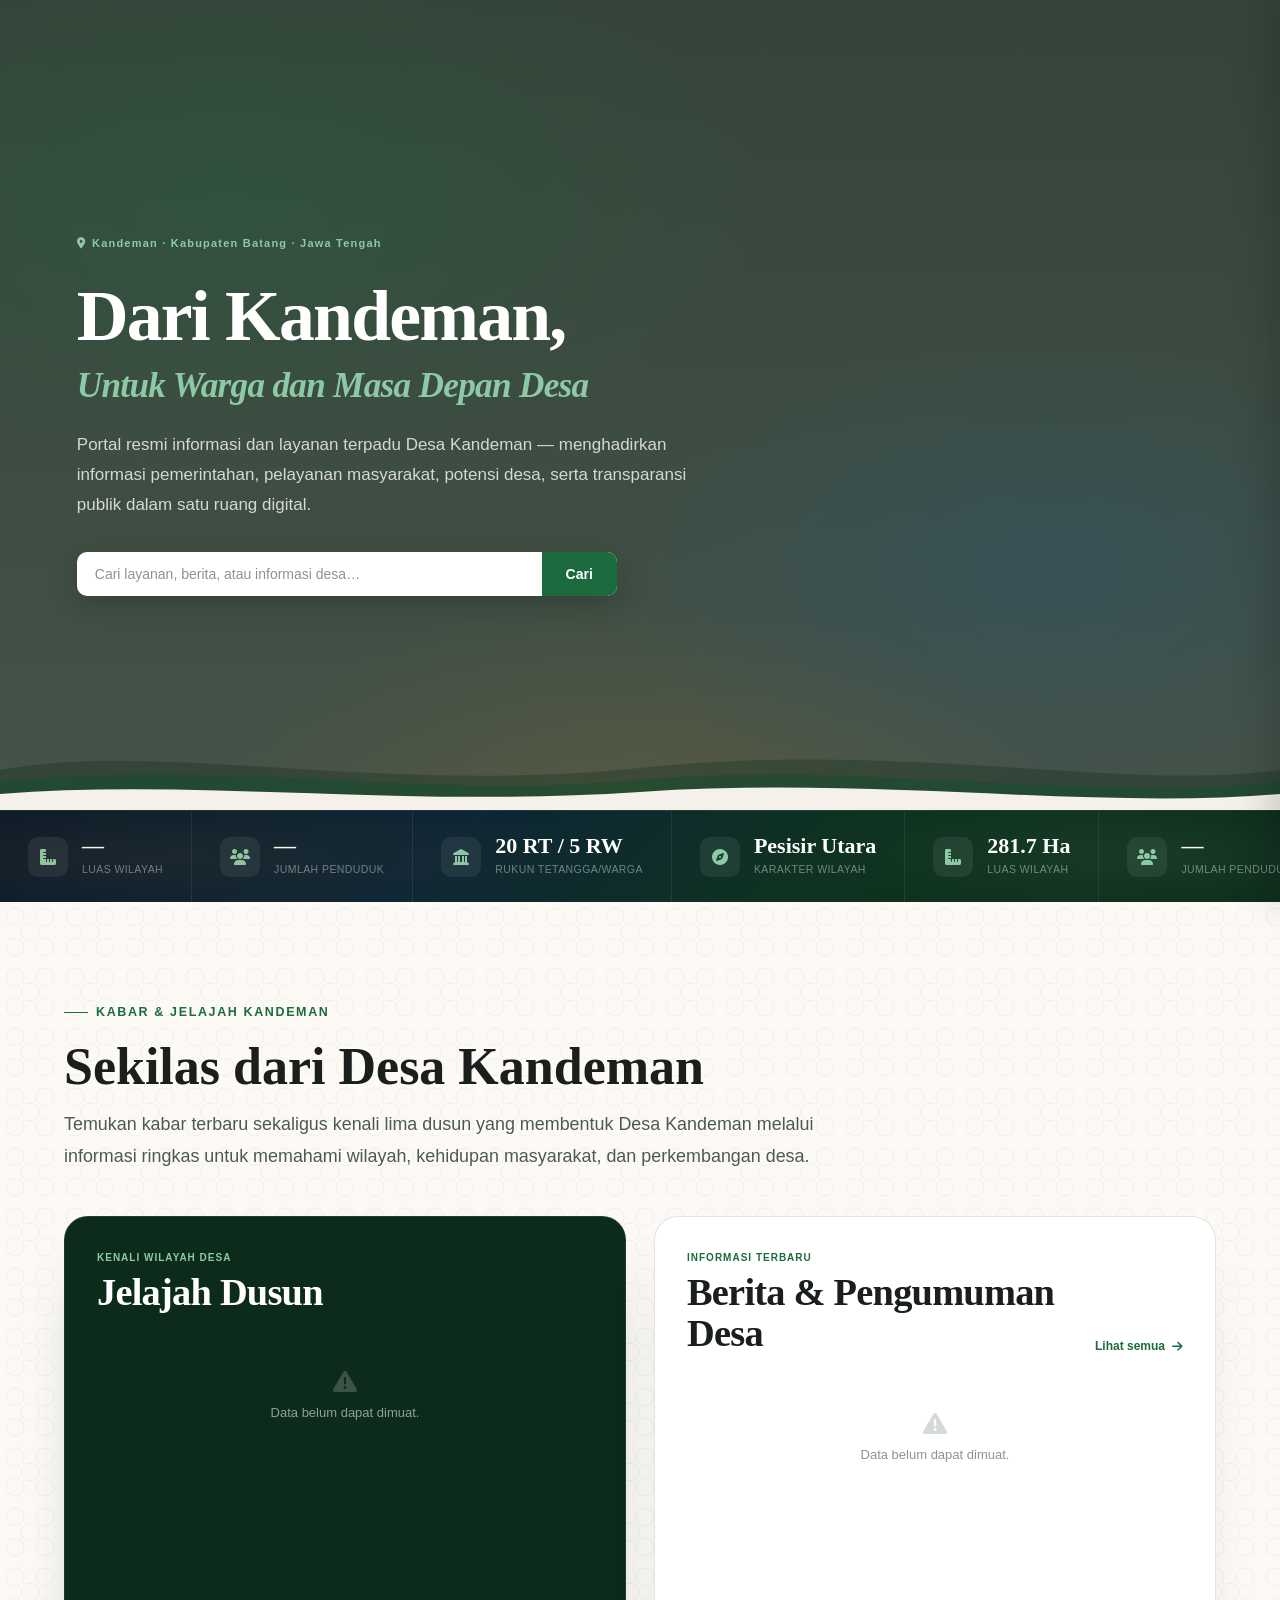
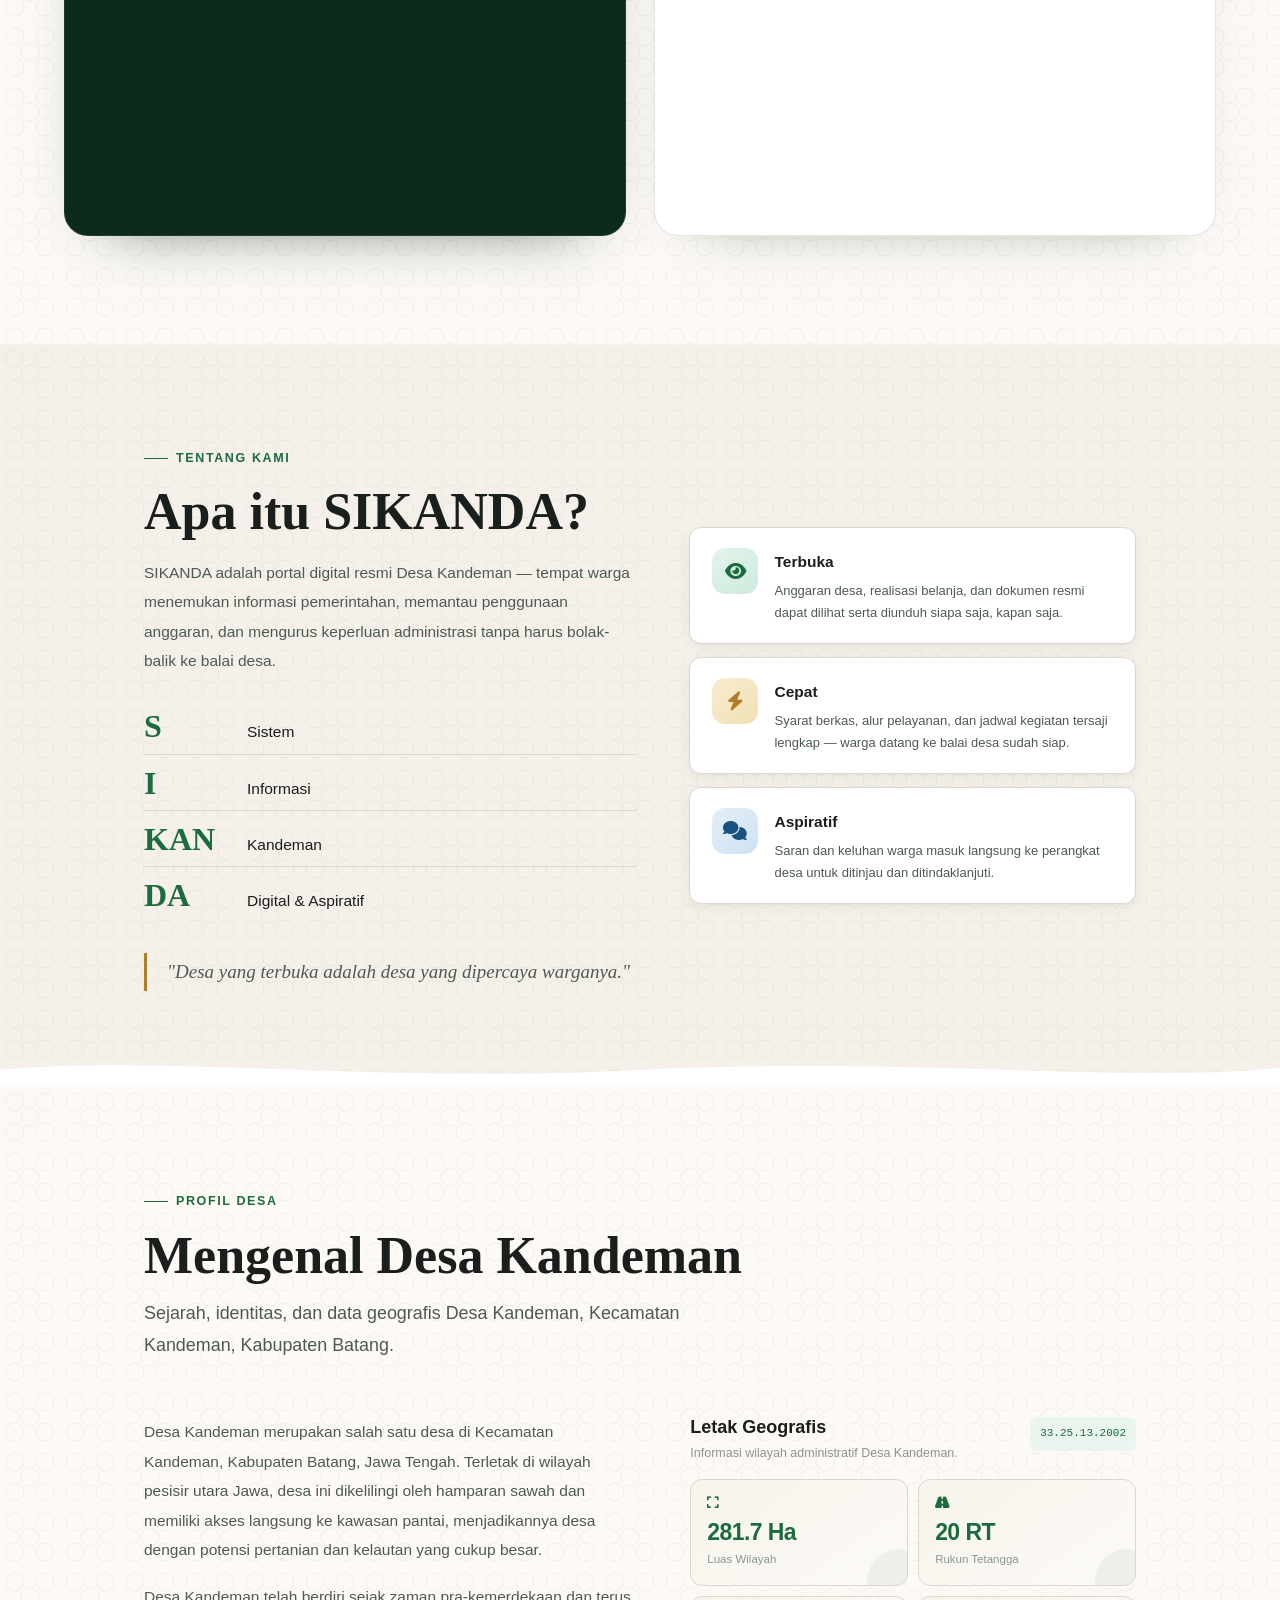
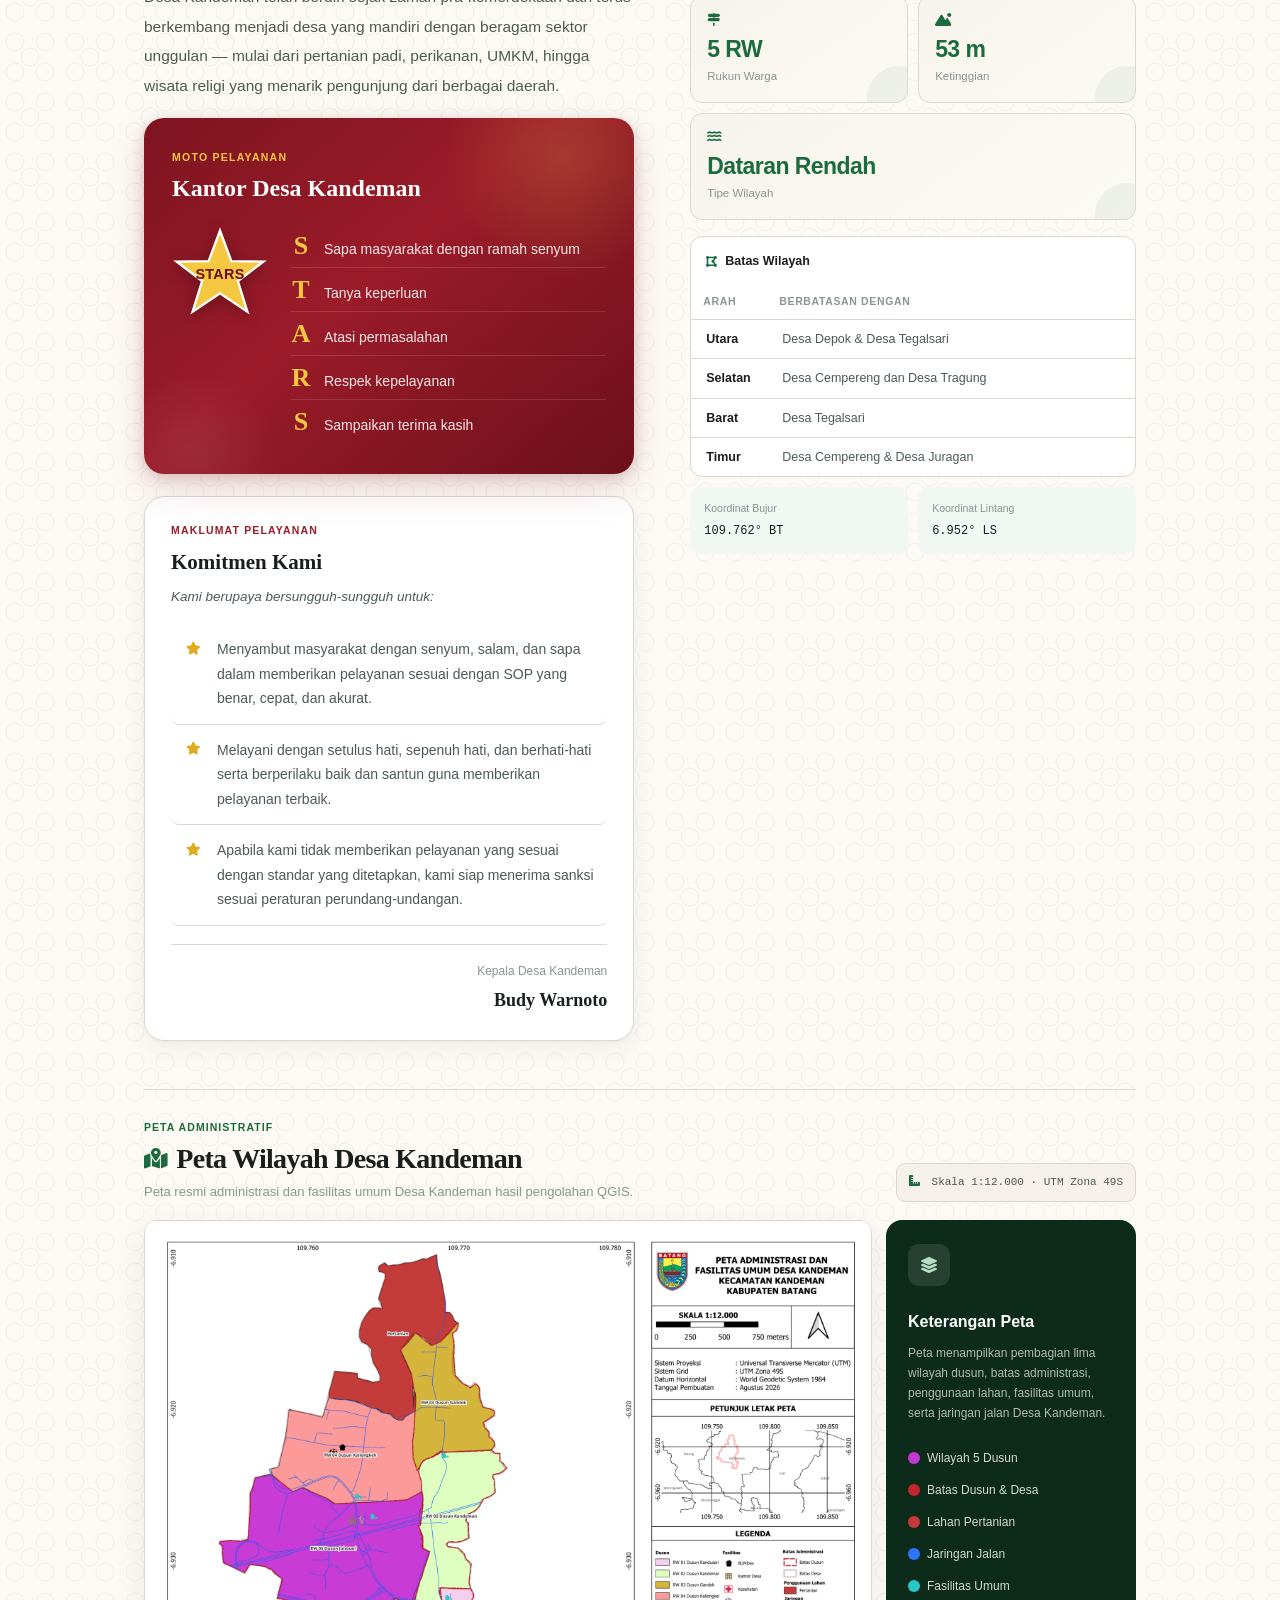
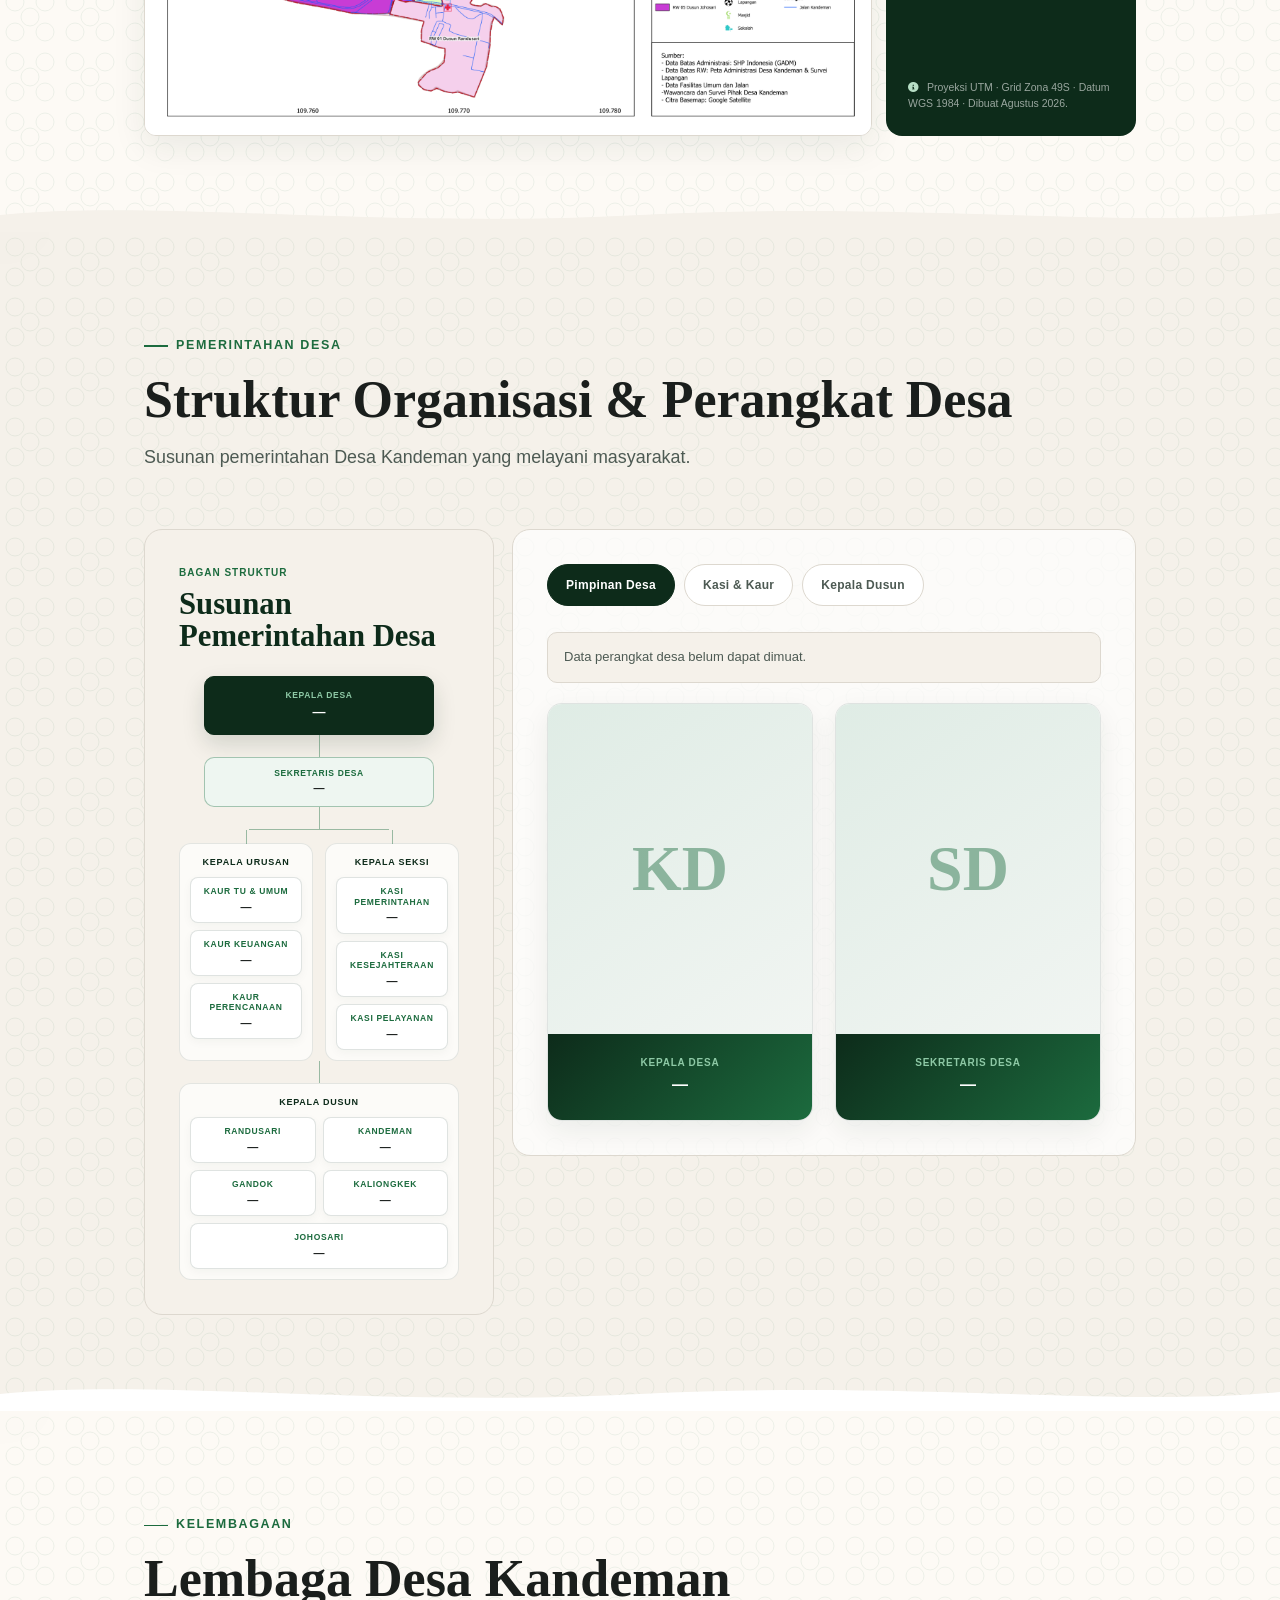
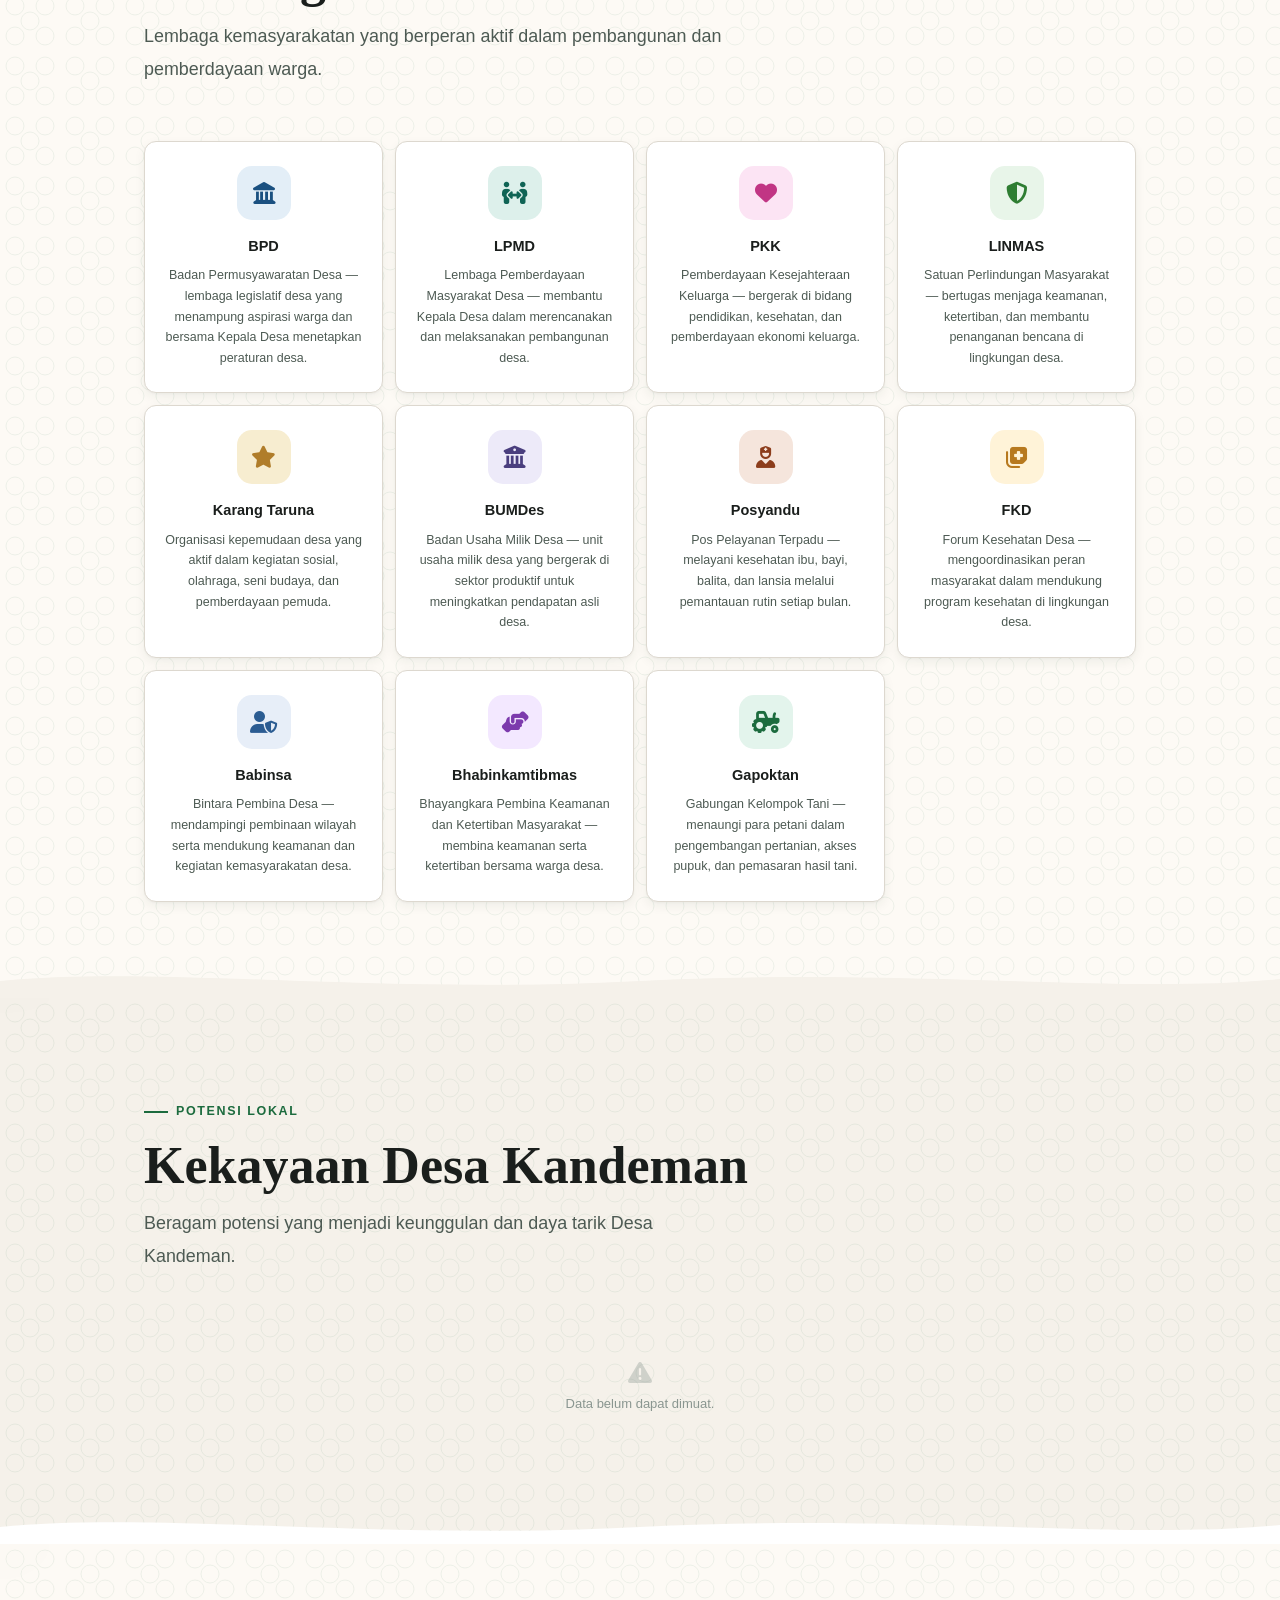
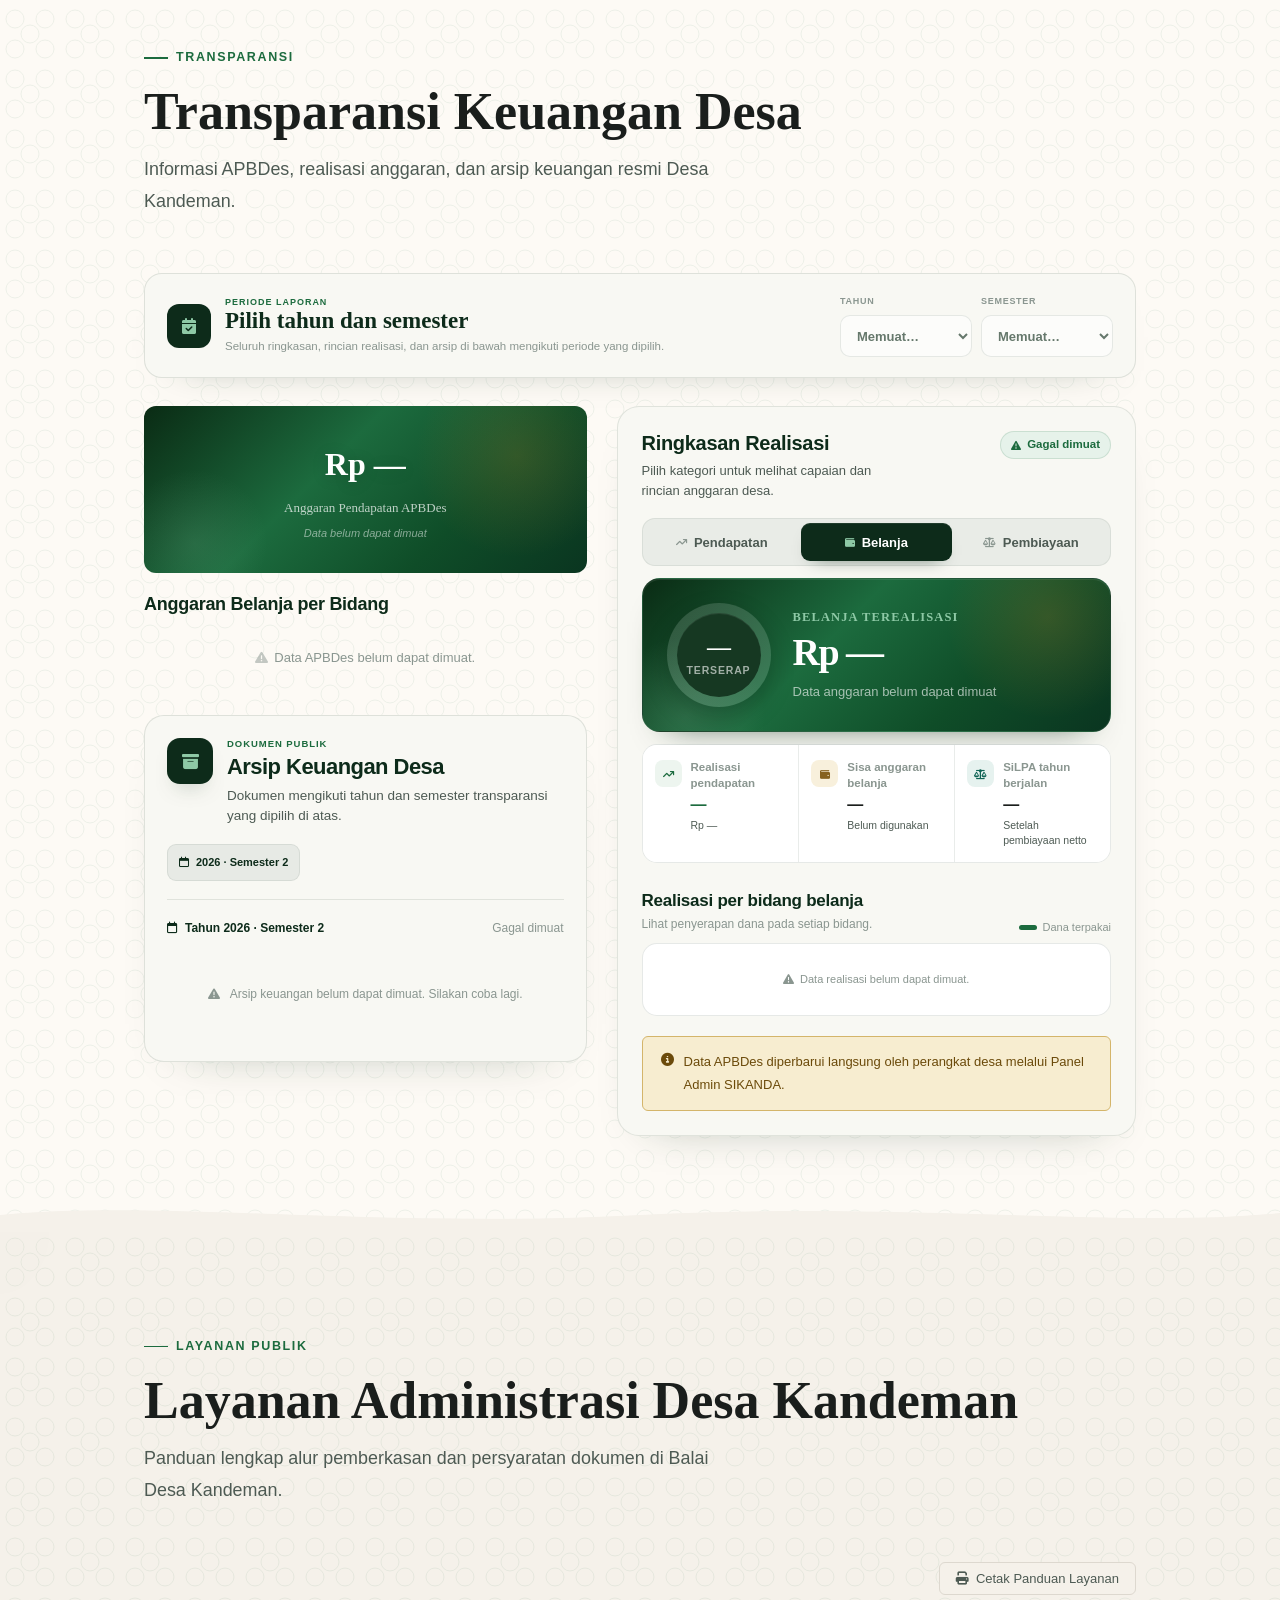
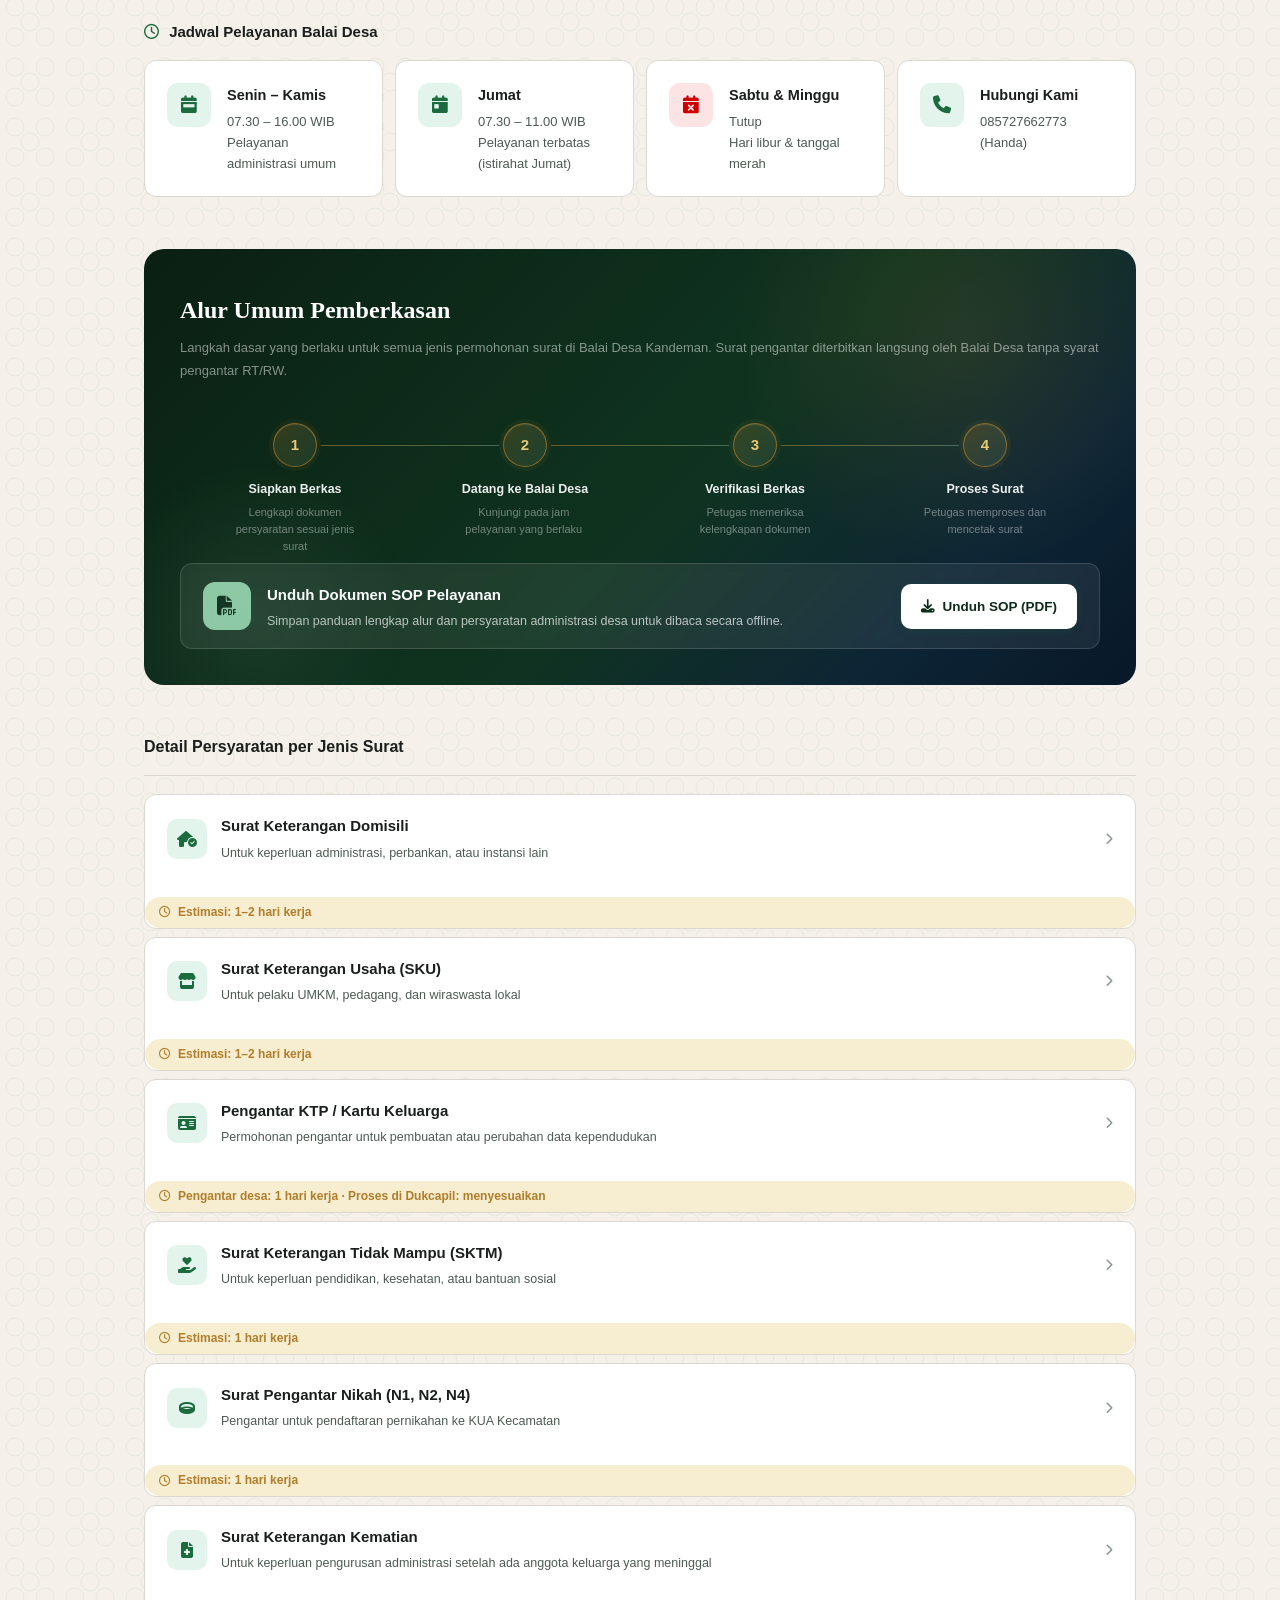
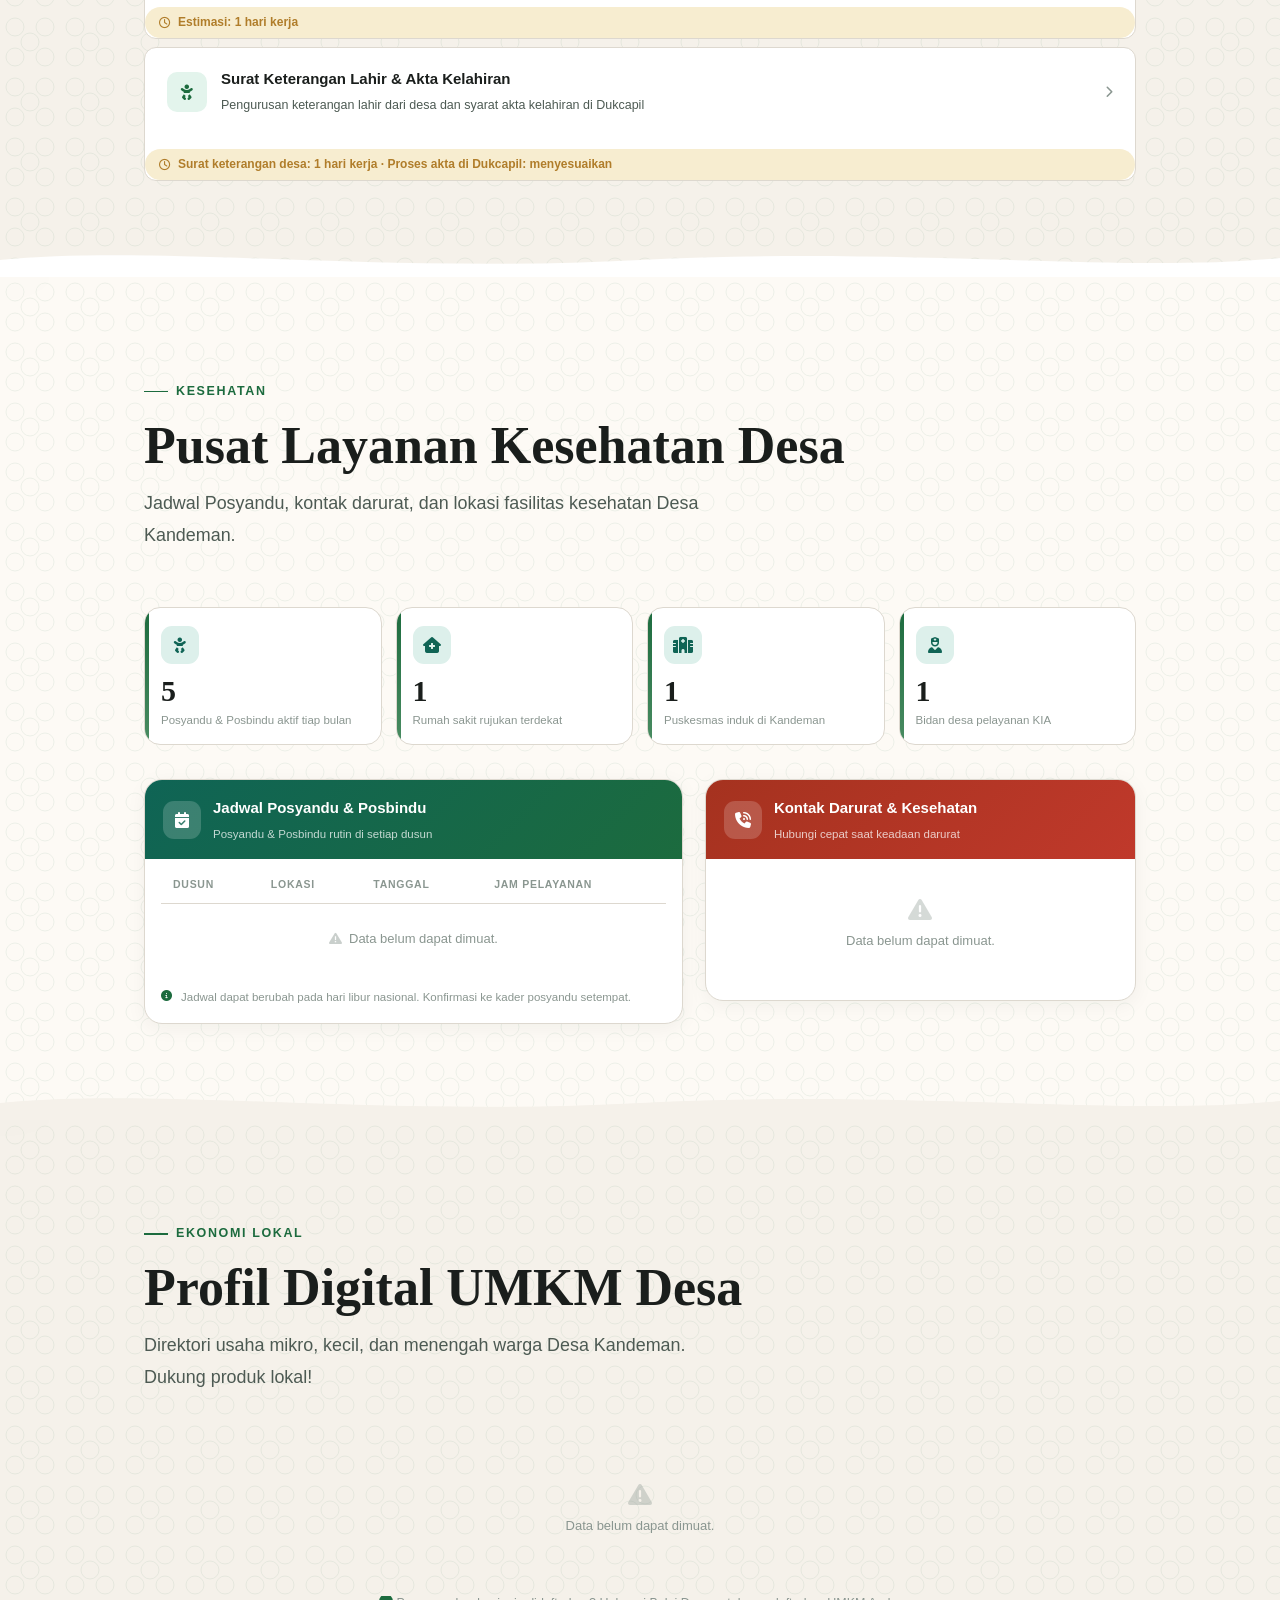
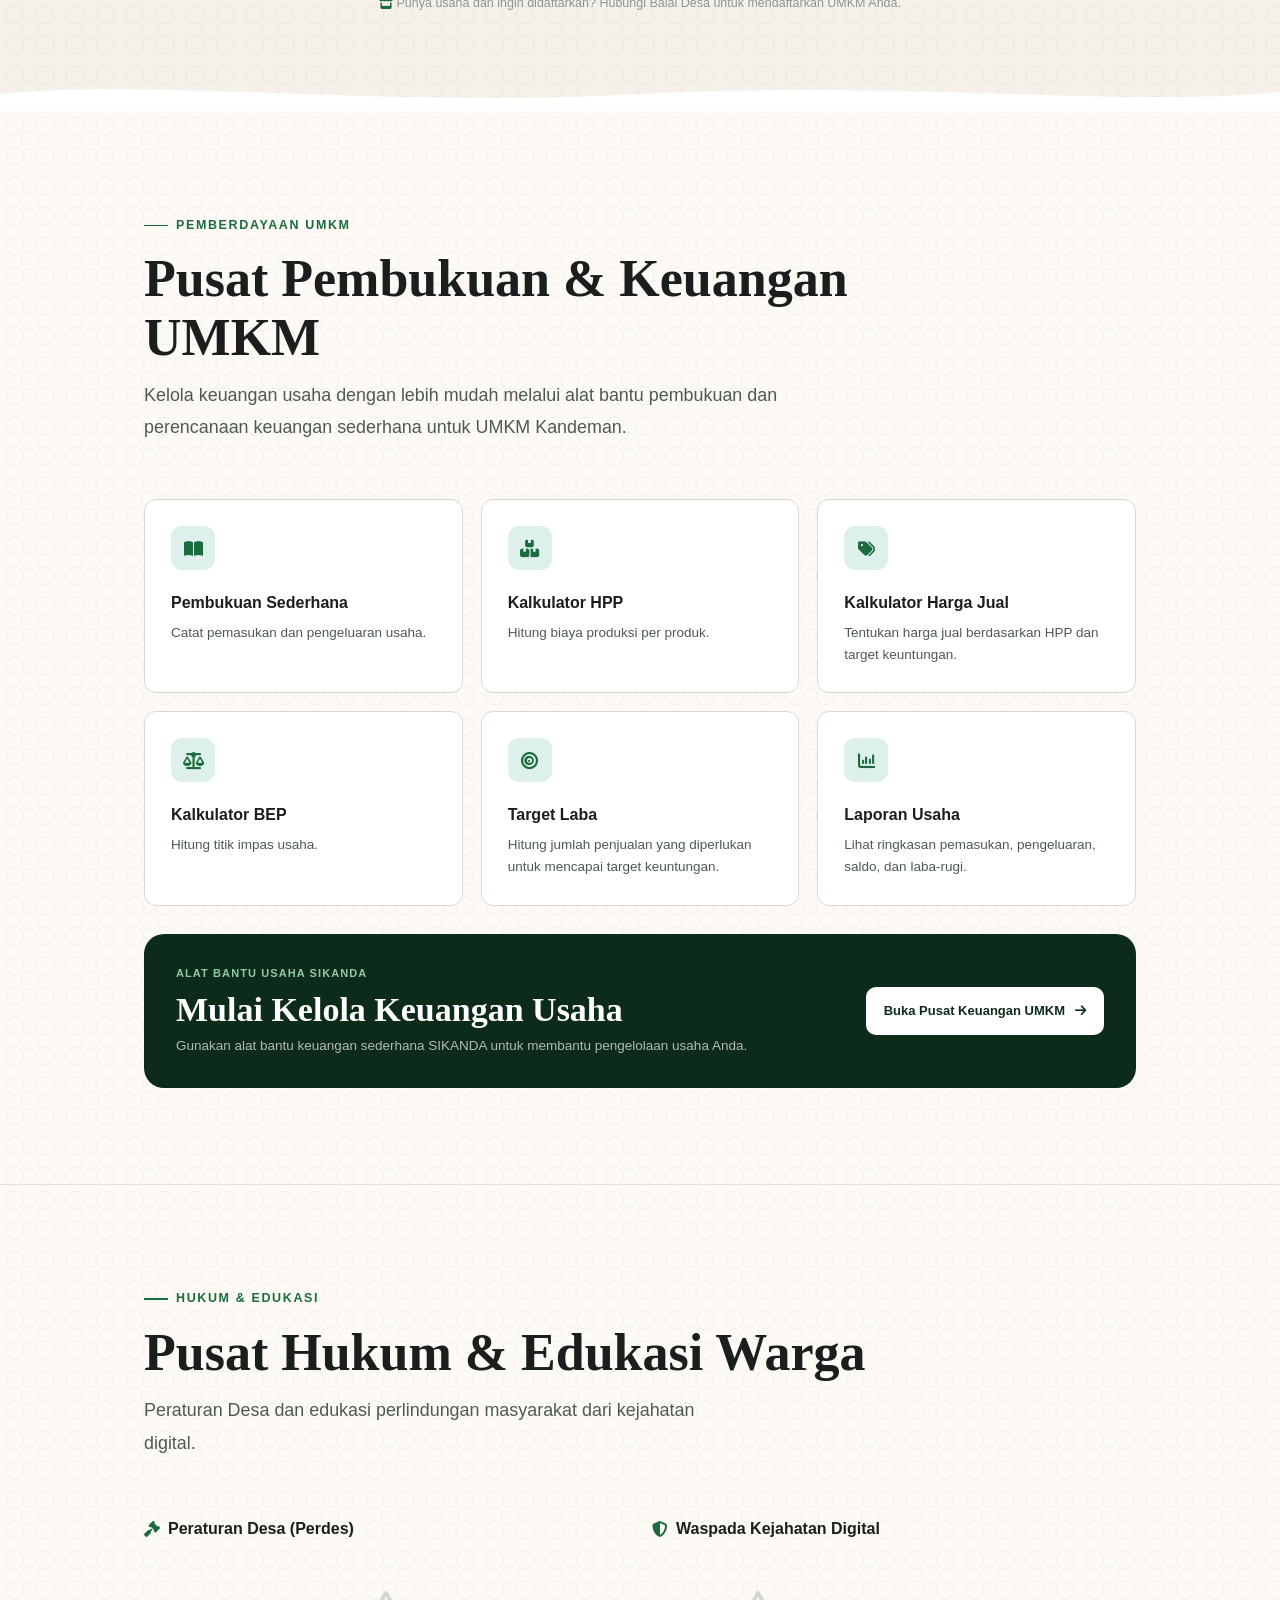
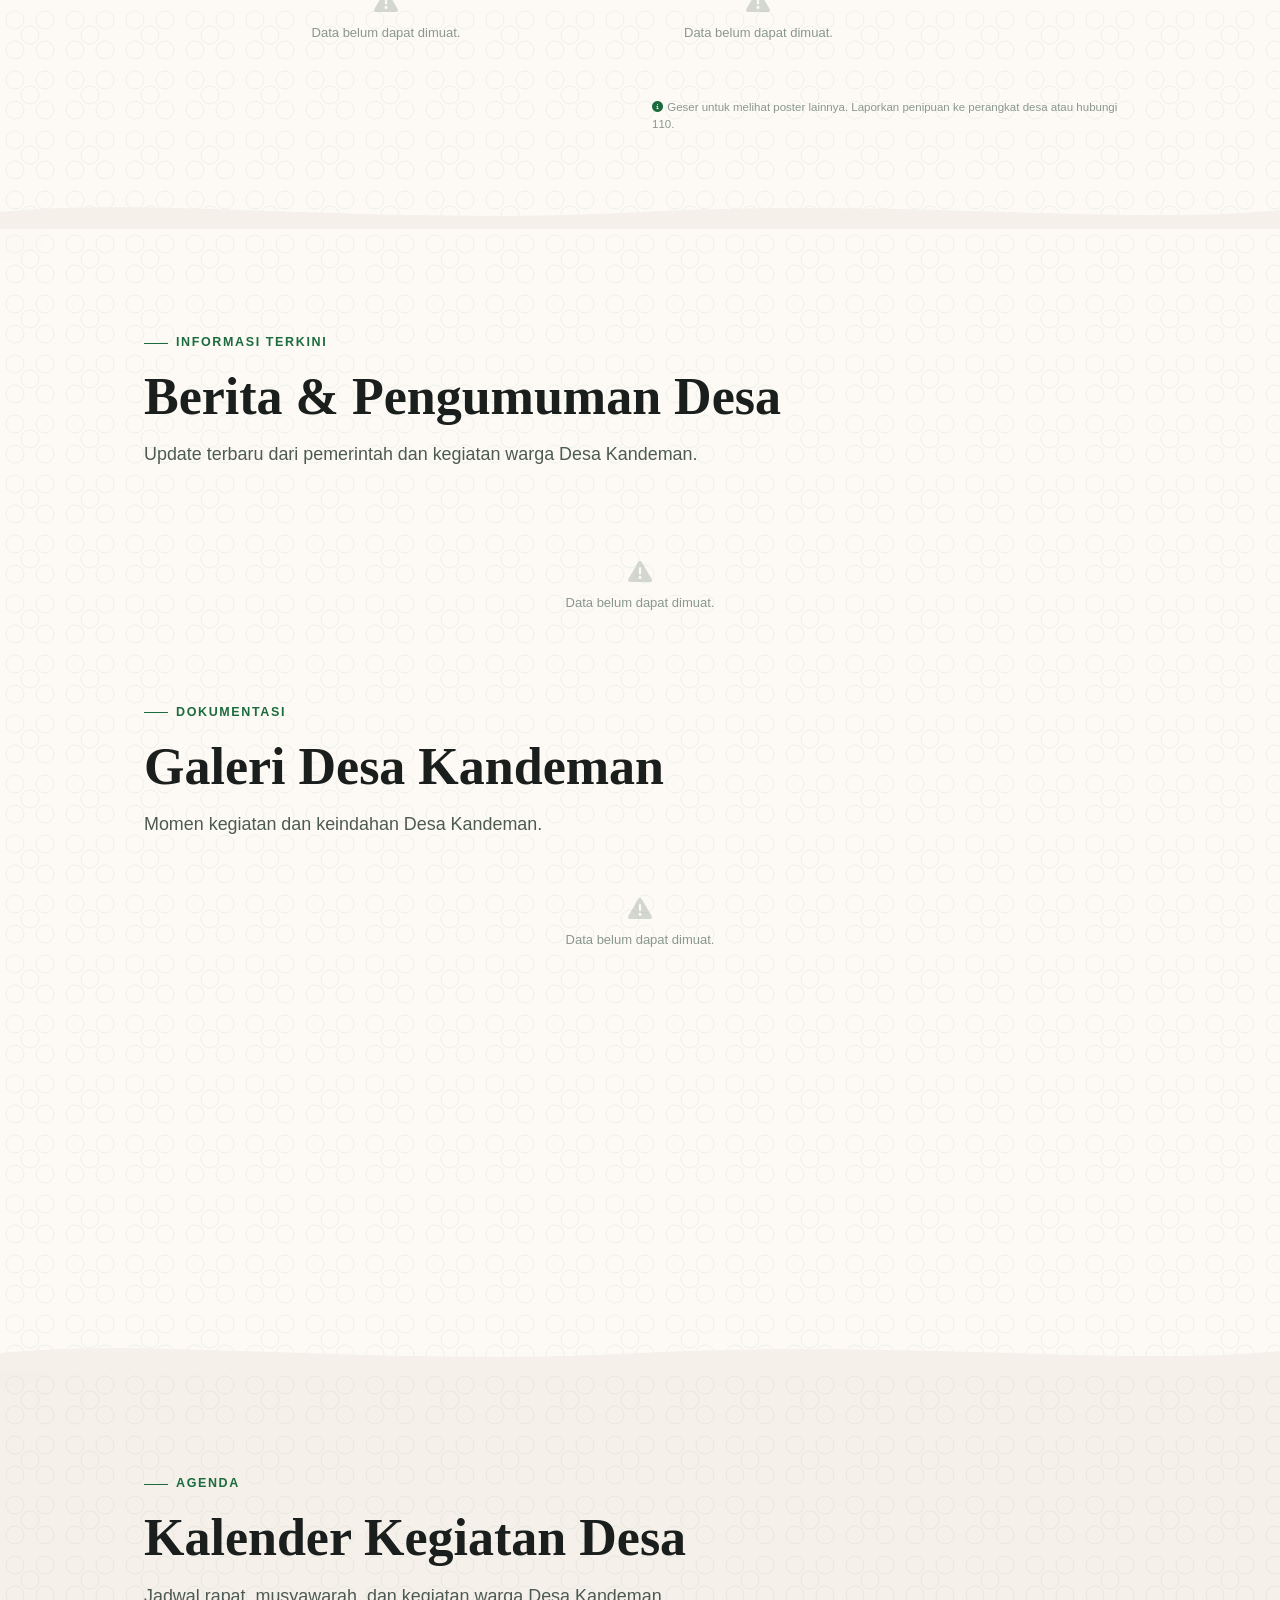
==== Portal Resmi Desa Kandeman/index.html @ 0f43c30b "Add files via upload" ====
<!DOCTYPE html>
<html lang="id">
<head>
  <meta charset="UTF-8" />
  <meta name="viewport" content="width=device-width, initial-scale=1.0" />
  <title>SIKANDA — Sistem Informasi Kandeman Digital</title>
  <!-- Content Security Policy: batasi sumber skrip & aset yang boleh dimuat -->
  <meta http-equiv="Content-Security-Policy"
    content="default-src 'self' https://*.supabase.co;
             script-src 'self' 'unsafe-inline' https://cdn.jsdelivr.net https://cdnjs.cloudflare.com;
             style-src 'self' 'unsafe-inline' https://fonts.googleapis.com https://cdnjs.cloudflare.com;
             font-src https://fonts.gstatic.com https://cdnjs.cloudflare.com;
             img-src 'self' data: blob: https://*.supabase.co https://images.unsplash.com;
             connect-src 'self' https://*.supabase.co wss://*.supabase.co;
             frame-src 'self' https://www.google.com https://maps.google.com;" />
  <meta name="description" content="Portal informasi resmi Desa Kandeman, Kecamatan Kandeman, Kabupaten Batang — profil, layanan, potensi, dan pemerintahan desa." />

  <!-- SEO & Indexing -->
  <meta name="keywords" content="Desa Kandeman, Batang, SIKANDA, layanan desa, surat keterangan, pemerintahan desa, potensi desa, APBDes, KTP, SKTM, pengantar nikah, Jawa Tengah" />
  <meta name="author" content="KKN Undip 2026 — Desa Kandeman" />
  <meta name="robots" content="index, follow" />
  <meta name="theme-color" content="#0D2B1A" />
  <link rel="canonical" href="https://sikanda-kandeman.vercel.app/" />

  <!-- Open Graph (Facebook, WhatsApp preview) -->
  <meta property="og:type" content="website" />
  <meta property="og:title" content="SIKANDA — Portal Resmi Desa Kandeman" />
  <meta property="og:description" content="Portal informasi dan layanan terpadu Desa Kandeman — profil desa, pemerintahan, alur pemberkasan, potensi lokal, dan transparansi anggaran." />
  <meta property="og:url" content="https://sikanda-kandeman.vercel.app/" />
  <meta property="og:image" content="https://images.unsplash.com/photo-1500382017468-9049fed747ef?w=1200&q=85" />
  <meta property="og:locale" content="id_ID" />
  <meta property="og:site_name" content="SIKANDA Desa Kandeman" />

  <!-- Twitter Card -->
  <meta name="twitter:card" content="summary_large_image" />
  <meta name="twitter:title" content="SIKANDA — Portal Resmi Desa Kandeman" />
  <meta name="twitter:description" content="Portal informasi dan layanan terpadu Desa Kandeman, Kabupaten Batang, Jawa Tengah." />
  <meta name="twitter:image" content="https://images.unsplash.com/photo-1500382017468-9049fed747ef?w=1200&q=85" />
  <!-- Favicon SIKANDA -->
  <link rel="icon" type="image/png" href="assets/images/logo-desa.png" />
  <!-- Preload hero background image — kritis untuk LCP -->
  <link rel="preload" as="image"
    href="assets/images/hero-desa-kandeman.png"
    fetchpriority="high" />

  <link rel="preconnect" href="https://fonts.googleapis.com" />
  <link rel="preconnect" href="https://fonts.gstatic.com" crossorigin />
  <!-- Google Fonts: display=swap memastikan teks tampil dengan system font dulu, lalu diganti -->
  <link href="https://fonts.googleapis.com/css2?family=Cormorant+Garamond:ital,wght@0,400;0,500;0,600;0,700;1,400;1,600&family=DM+Sans:ital,opsz,wght@0,9..40,300;0,9..40,400;0,9..40,500;0,9..40,600;0,9..40,700;1,9..40,400&family=DM+Mono:wght@400;500&display=swap" rel="stylesheet" media="print" onload="this.media='all'" />
  <noscript><link href="https://fonts.googleapis.com/css2?family=Cormorant+Garamond:ital,wght@0,400;0,500;0,600;0,700;1,400;1,600&family=DM+Sans:ital,opsz,wght@0,9..40,300;0,9..40,400;0,9..40,500;0,9..40,600;0,9..40,700;1,9..40,400&family=DM+Mono:wght@400;500&display=swap" rel="stylesheet" /></noscript>
  <!-- Font Awesome: dimuat non-blocking, switch ke all.css setelah page load -->
  <link rel="preload" href="https://cdnjs.cloudflare.com/ajax/libs/font-awesome/6.5.0/css/all.min.css" as="style" onload="this.onload=null;this.rel='stylesheet'" />
  <noscript><link rel="stylesheet" href="https://cdnjs.cloudflare.com/ajax/libs/font-awesome/6.5.0/css/all.min.css" /></noscript>
  <!-- Supabase dipindah ke bawah body agar tidak blok rendering -->

  <!-- Structured Data (JSON-LD) untuk Google -->
  <script type="application/ld+json">
  {
    "@context": "https://schema.org",
    "@type": "GovernmentOrganization",
    "name": "Pemerintah Desa Kandeman",
    "alternateName": "SIKANDA",
    "url": "https://sikanda-kandeman.vercel.app/",
    "description": "Portal informasi dan layanan terpadu Desa Kandeman, Kecamatan Kandeman, Kabupaten Batang, Jawa Tengah.",
    "address": {
      "@type": "PostalAddress",
      "streetAddress": "Jl. Raya Kandeman",
      "addressLocality": "Kandeman",
      "addressRegion": "Kabupaten Batang",
      "addressCountry": "ID",
      "postalCode": "51261"
    },
    "geo": {
      "@type": "GeoCoordinates",
      "latitude": -6.952,
      "longitude": 109.762
    },
    "openingHoursSpecification": [
      {
        "@type": "OpeningHoursSpecification",
        "dayOfWeek": ["Monday","Tuesday","Wednesday","Thursday"],
        "opens": "07:30",
        "closes": "14:00"
      },
      {
        "@type": "OpeningHoursSpecification",
        "dayOfWeek": "Friday",
        "opens": "07:30",
        "closes": "11:30"
      }
    ],
    "sameAs": []
  }
  </script>

  <link rel="stylesheet" href="assets/css/main.css?v=20260813-navbar-v31" />
</head>
<body>
<a href="#beranda" class="skip-link">Lewati ke konten utama</a>

<!-- Indikator progres baca -->
<div class="scroll-progress" aria-hidden="true"><div class="scroll-progress-bar" id="scrollProgressBar"></div></div>

<div id="page-intro" role="status" aria-label="Memuat SIKANDA">
  <div class="intro-logo">
    <img class="logo-desa" src="assets/images/logo-desa.png" alt="Logo Desa Kandeman" decoding="async" />
  </div>
  <div class="intro-text">
    <div class="intro-name">SIKANDA</div>
    <div class="intro-sub">Desa Kandeman · Kabupaten Batang</div>
  </div>
  <div class="intro-bar"><div class="intro-bar-fill"></div></div>
</div>

<!-- ═══════════════════
     BACK TO TOP
═══════════════════ -->
<button type="button" class="back-top" id="backTop" onclick="window.scrollTo({top:0,behavior:'smooth'})" aria-label="Kembali ke atas">
  <i class="fa-solid fa-arrow-up"></i>
</button>


<!-- ═══════════════════
     SEARCH OVERLAY
═══════════════════ -->
<div class="search-overlay" id="searchOverlay" role="dialog" aria-modal="true" aria-label="Pencarian informasi desa" aria-hidden="true" onclick="closeSearch(event)">
  <div class="search-box" onclick="event.stopPropagation()">
    <i class="fa-solid fa-magnifying-glass" style="color:var(--text-muted); font-size:15px;"></i>
    <input type="search" id="searchInput" placeholder="Cari informasi desa, layanan, atau potensi…" onkeydown="if(event.key==='Escape')closeSearch()" autocomplete="off" aria-label="Cari informasi desa" />
    <button type="button" class="search-btn" onclick="doSearch()">Cari</button>
  </div>
  <button type="button" class="search-close" onclick="closeSearch()"><i class="fa-solid fa-xmark"></i></button>
</div>


<!-- ═══════════════════
     NAVBAR
═══════════════════ -->
<nav class="navbar" id="mainNav">
  <a class="nav-brand" href="#beranda">
    <div class="nav-logo" style="background:#fff;border:1px solid var(--border);">
      <img class="logo-desa" src="assets/images/logo-desa.png" alt="Logo SIKANDA Desa Kandeman" style="width:100%;height:100%;object-fit:contain;padding:2px;" />
    </div>
    <div>
      <div class="nav-brand-name">SIKANDA</div>
      <div class="nav-brand-sub">Desa Kandeman</div>
    </div>
  </a>

  <ul class="nav-links" id="navLinks">

    <li class="nav-item active">
      <a href="#beranda">Beranda</a>
    </li>

    <li class="nav-item">
      <a href="#profil">
        Profil Desa <i class="fa-solid fa-chevron-down caret"></i>
      </a>
      <div class="dropdown">
        <a href="#profil-sejarah"><i class="fa-solid fa-circle-info"></i> Sejarah & Profil</a>
        <a href="#visi-misi"><i class="fa-solid fa-star"></i> Moto &amp; Maklumat Pelayanan</a>
        <a href="#profil-geografis"><i class="fa-solid fa-map-location-dot"></i> Letak Geografis</a>
        <a href="#peta-wilayah"><i class="fa-solid fa-map"></i> Peta Wilayah</a>
        <a href="#profil-demografi"><i class="fa-solid fa-users"></i> Demografi</a>
      </div>
    </li>

    <li class="nav-item">
      <a href="#pemerintahan">
        Pemerintahan <i class="fa-solid fa-chevron-down caret"></i>
      </a>
      <div class="dropdown">
        <a href="#struktur-org"><i class="fa-solid fa-sitemap"></i> Struktur Organisasi</a>
        <a href="#perangkat-desa"><i class="fa-solid fa-id-badge"></i> Perangkat Desa</a>
        <a href="#lembaga"><i class="fa-solid fa-people-group"></i> Lembaga Desa</a>
      </div>
    </li>

    <li class="nav-item">
      <a href="#potensi">Potensi Desa</a>
    </li>

    <li class="nav-item">
      <a href="#transparansi">
        Transparansi <i class="fa-solid fa-chevron-down caret"></i>
      </a>
      <div class="dropdown">
        <a href="#apbdes"><i class="fa-solid fa-coins"></i> APBDes</a>
        <a href="#realisasi"><i class="fa-solid fa-chart-bar"></i> Realisasi Anggaran</a>
      </div>
    </li>

    <li class="nav-item">
      <a href="#layanan">
        Layanan Desa <i class="fa-solid fa-chevron-down caret"></i>
      </a>
      <div class="dropdown">
        <a href="#alur-pelayanan"><i class="fa-solid fa-route"></i> Alur Pelayanan</a>
        <a href="#persyaratan"><i class="fa-solid fa-file-lines"></i> Persyaratan Administrasi</a>
        <a href="#kesehatan"><i class="fa-solid fa-heart-pulse"></i> Layanan Kesehatan</a>
        <a href="#umkm"><i class="fa-solid fa-store"></i> UMKM Desa</a>
        <a href="keuangan-umkm/"><i class="fa-solid fa-book-open"></i> Keuangan UMKM</a>
        <a href="#hukum-edukasi"><i class="fa-solid fa-gavel"></i> Hukum &amp; Edukasi</a>
      </div>
    </li>

    <li class="nav-item">
      <a href="#informasi">
        Informasi <i class="fa-solid fa-chevron-down caret"></i>
      </a>
      <div class="dropdown">
        <a href="#berita"><i class="fa-solid fa-newspaper"></i> Berita Desa</a>
        <a href="#berita"><i class="fa-solid fa-bullhorn"></i> Pengumuman</a>
        <a href="#galeri"><i class="fa-solid fa-images"></i> Galeri</a>
        <a href="#agenda"><i class="fa-solid fa-calendar-days"></i> Agenda Desa</a>
        <a href="#statistik"><i class="fa-solid fa-chart-pie"></i> Statistik Warga</a>
      </div>
    </li>

    <li class="nav-item">
      <a href="#prestasi">
        Prestasi <i class="fa-solid fa-chevron-down caret"></i>
      </a>
      <div class="dropdown">
        <a href="#penghargaan"><i class="fa-solid fa-trophy"></i> Penghargaan</a>
        <a href="#capaian"><i class="fa-solid fa-medal"></i> Capaian Desa</a>
      </div>
    </li>

    <li class="nav-item">
      <a href="#kontak">
        Hubungi Kami <i class="fa-solid fa-chevron-down caret"></i>
      </a>
      <div class="dropdown">
        <a href="#aspirasi"><i class="fa-solid fa-comment-dots"></i> Kirim Aspirasi</a>
        <a href="#kontak"><i class="fa-solid fa-address-book"></i> Kontak &amp; Lokasi</a>
      </div>
    </li>

  </ul>

  <div class="nav-right">
    <button type="button" class="nav-search-btn" onclick="openSearch()" title="Cari informasi desa" aria-label="Buka pencarian">
      <i class="fa-solid fa-magnifying-glass"></i>
    </button>
    <button type="button" class="nav-hamburger" id="hamburger" onclick="toggleNav()" aria-label="Buka menu navigasi" aria-expanded="false">
      <i class="fa-solid fa-bars"></i>
    </button>
  </div>
</nav>


<!-- ═══════════════════
     HERO
═══════════════════ -->
<section class="hero" id="beranda">
  <div class="hero-inner">
    <!-- Kiri: teks -->
    <div class="hero-left">
      <div class="hero-loc">
        <i class="fa-solid fa-location-dot"></i>
        Kandeman · Kabupaten Batang · Jawa Tengah
      </div>

      <h1 aria-label="Dari Kandeman, Untuk Warga dan Masa Depan Desa">
        <span class="hero-title-main">Dari Kandeman,</span>
        <span class="hero-title-accent" aria-hidden="true">
          <span>Untuk Warga dan Masa Depan Desa</span>
        </span>
      </h1>

      <p class="hero-desc">
        Portal resmi informasi dan layanan terpadu Desa Kandeman — menghadirkan informasi pemerintahan, pelayanan masyarakat, potensi desa, serta transparansi publik dalam satu ruang digital.
      </p>

      <div class="hero-search">
        <input type="search" id="heroSearch" placeholder="Cari layanan, berita, atau informasi desa…" onkeydown="if(event.key==='Enter')doHeroSearch()" autocomplete="off" aria-label="Cari informasi desa" />
        <button type="button" onclick="doHeroSearch()">Cari</button>
      </div>
    </div>

    <!-- Kanan: dihapus — info sudah ada di marquee bawah -->
  </div>

  <!-- Ombak beranimasi -->
  <div class="hero-waves" aria-hidden="true">
    <svg viewBox="0 0 2400 90" preserveAspectRatio="none" xmlns="http://www.w3.org/2000/svg">
      <path class="wave-layer-3" fill="#0D2B1A"
        d="M0,50 C150,20 350,75 600,48 C850,20 1050,72 1200,50 C1350,20 1550,75 1800,48 C2050,20 2250,72 2400,50 L2400,90 L0,90 Z" />
      <path class="wave-layer-2" fill="#174D2E"
        d="M0,62 C200,38 400,80 600,60 C800,40 1000,82 1200,62 C1400,38 1600,80 1800,60 C2000,40 2200,82 2400,62 L2400,90 L0,90 Z" />
      <path class="wave-layer-1" fill="#F5F1EA"
        d="M0,74 C180,58 380,88 600,72 C820,56 1020,90 1200,74 C1380,58 1580,88 1800,72 C2020,56 2220,90 2400,74 L2400,90 L0,90 Z" />
    </svg>
  </div>
</section>
<div class="hero-stats" id="heroStats">
  <div class="hero-stats-inner">
    <!-- Set 1 -->
    <div class="hero-stat">
      <div class="hero-stat-icon"><i class="fa-solid fa-ruler-combined"></i></div>
      <div>
        <div class="hero-stat-val"><span id="hero-luas-wilayah" class="count-up" data-count="0" data-prefix="±" data-suffix=" Ha" data-empty="true">—</span></div>
        <div class="hero-stat-lbl">Luas Wilayah</div>
      </div>
    </div>
    <div class="hero-stat">
      <div class="hero-stat-icon"><i class="fa-solid fa-users"></i></div>
      <div>
        <div class="hero-stat-val"><span id="hero-total-penduduk" class="count-up" data-count="0" data-prefix="±" data-sep="true" data-empty="true">—</span></div>
        <div class="hero-stat-lbl">Jumlah Penduduk</div>
      </div>
    </div>
    <div class="hero-stat">
      <div class="hero-stat-icon"><i class="fa-solid fa-landmark"></i></div>
      <div>
        <div class="hero-stat-val" id="hero-rt-rw">—</div>
        <div class="hero-stat-lbl">Rukun Tetangga/Warga</div>
      </div>
    </div>
    <div class="hero-stat">
      <div class="hero-stat-icon"><i class="fa-solid fa-compass"></i></div>
      <div>
        <div class="hero-stat-val">Pesisir Utara</div>
        <div class="hero-stat-lbl">Karakter Wilayah</div>
      </div>
    </div>
    <!-- Set 2 — persis identik untuk loop seamless -->
    <div class="hero-stat" aria-hidden="true">
      <div class="hero-stat-icon"><i class="fa-solid fa-ruler-combined"></i></div>
      <div>
        <div class="hero-stat-val" id="hero-luas-wilayah-duplikat">—</div>
        <div class="hero-stat-lbl">Luas Wilayah</div>
      </div>
    </div>
    <div class="hero-stat" aria-hidden="true">
      <div class="hero-stat-icon"><i class="fa-solid fa-users"></i></div>
      <div>
        <div class="hero-stat-val" id="hero-total-penduduk-duplikat">—</div>
        <div class="hero-stat-lbl">Jumlah Penduduk</div>
      </div>
    </div>
    <div class="hero-stat" aria-hidden="true">
      <div class="hero-stat-icon"><i class="fa-solid fa-landmark"></i></div>
      <div>
        <div class="hero-stat-val" id="hero-rt-rw-duplikat">—</div>
        <div class="hero-stat-lbl">Rukun Tetangga/Warga</div>
      </div>
    </div>
    <div class="hero-stat" aria-hidden="true">
      <div class="hero-stat-icon"><i class="fa-solid fa-compass"></i></div>
      <div>
        <div class="hero-stat-val">Pesisir Utara</div>
        <div class="hero-stat-lbl">Karakter Wilayah</div>
      </div>
    </div>
  </div>
</div>


<!-- ═══════════════════
     CUPLIKAN BERANDA
═══════════════════ -->
<section class="home-preview section-white reveal" aria-labelledby="home-preview-title">
  <div class="container">
    <div class="home-preview-heading">
      <div>
        <div class="eyebrow">Kabar &amp; Jelajah Kandeman</div>
        <h2 class="section-title" id="home-preview-title">Sekilas dari Desa Kandeman</h2>
        <p class="section-sub">Temukan kabar terbaru sekaligus kenali lima dusun yang membentuk Desa Kandeman melalui informasi ringkas untuk memahami wilayah, kehidupan masyarakat, dan perkembangan desa.</p>
      </div>
    </div>

    <div class="home-preview-grid">
      <aside class="home-dusun-panel" aria-labelledby="home-dusun-title">
        <div class="home-panel-header">
          <div>
            <span class="home-panel-kicker">Kenali wilayah desa</span>
            <h3 id="home-dusun-title">Jelajah Dusun</h3>
          </div>
        </div>
        <div class="home-dusun-preview" id="beranda-dusun-preview" aria-live="polite">
          <div class="home-dusun-tabs-skeleton" aria-hidden="true"></div>
          <div class="home-dusun-card-skeleton" aria-hidden="true"></div>
        </div>
      </aside>

      <article class="home-news-panel" aria-labelledby="home-news-title">
        <div class="home-panel-header">
          <div>
            <span class="home-panel-kicker">Informasi terbaru</span>
            <h3 id="home-news-title">Berita &amp; Pengumuman Desa</h3>
          </div>
          <a class="home-preview-link" href="#berita">Lihat semua <i class="fa-solid fa-arrow-right" aria-hidden="true"></i></a>
        </div>
        <div class="home-news-preview" id="beranda-berita-preview" aria-live="polite">
          <div class="home-preview-skeleton home-preview-skeleton-large"></div>
          <div class="home-preview-skeleton"></div>
          <div class="home-preview-skeleton"></div>
        </div>
      </article>
    </div>
  </div>
</section>


<!-- ═══════════════════
     TENTANG SIKANDA
═══════════════════ -->
<section class="section section-cream reveal" id="tentang">
  <div class="container">
    <div class="tentang-grid">
      <!-- Kiri: penjelasan & akronim -->
      <div>
        <div class="eyebrow">Tentang Kami</div>
        <h2 class="section-title" style="margin-bottom:16px;">Apa itu SIKANDA?</h2>
        <p style="font-size:15.5px;line-height:1.9;color:var(--text-sec);">
          SIKANDA adalah portal digital resmi Desa Kandeman — tempat warga menemukan informasi
          pemerintahan, memantau penggunaan anggaran, dan mengurus keperluan administrasi
          tanpa harus bolak-balik ke balai desa.
        </p>

        <div class="akronim-list">
          <div class="akronim-row"><span class="akronim-huruf">S</span><span class="akronim-kata">Sistem</span></div>
          <div class="akronim-row"><span class="akronim-huruf">I</span><span class="akronim-kata">Informasi</span></div>
          <div class="akronim-row"><span class="akronim-huruf">KAN</span><span class="akronim-kata">Kandeman</span></div>
          <div class="akronim-row"><span class="akronim-huruf">DA</span><span class="akronim-kata">Digital &amp; Aspiratif</span></div>
        </div>

        <div class="tentang-kutip">
          "Desa yang terbuka adalah desa yang dipercaya warganya."
        </div>
      </div>

      <!-- Kanan: tiga pilar -->
      <div class="pilar-stack">
        <div class="pilar-item">
          <div class="pilar-icon pi-green"><i class="fa-solid fa-eye"></i></div>
          <div class="pilar-body">
            <h4>Terbuka</h4>
            <p>Anggaran desa, realisasi belanja, dan dokumen resmi dapat dilihat serta diunduh siapa saja, kapan saja.</p>
          </div>
        </div>
        <div class="pilar-item">
          <div class="pilar-icon pi-gold"><i class="fa-solid fa-bolt"></i></div>
          <div class="pilar-body">
            <h4>Cepat</h4>
            <p>Syarat berkas, alur pelayanan, dan jadwal kegiatan tersaji lengkap — warga datang ke balai desa sudah siap.</p>
          </div>
        </div>
        <div class="pilar-item">
          <div class="pilar-icon pi-sky"><i class="fa-solid fa-comments"></i></div>
          <div class="pilar-body">
            <h4>Aspiratif</h4>
            <p>Saran dan keluhan warga masuk langsung ke perangkat desa untuk ditinjau dan ditindaklanjuti.</p>
          </div>
        </div>
      </div>
    </div>

  </div>

  <div class="wave-divider" aria-hidden="true">
    <svg viewBox="0 0 1200 40" preserveAspectRatio="none" xmlns="http://www.w3.org/2000/svg">
      <path fill="#FFFFFF" d="M0,22 C150,6 350,36 600,22 C850,8 1050,36 1200,20 L1200,40 L0,40 Z"/>
    </svg>
  </div>
</section>


<!-- ═══════════════════
     PROFIL DESA
═══════════════════ -->
<section class="section section-white reveal" id="profil">
  <div class="container">
    <div class="section-header" id="profil-sejarah">
      <div class="eyebrow">Profil Desa</div>
      <h2 class="section-title">Mengenal Desa Kandeman</h2>
      <p class="section-sub">Sejarah, identitas, dan data geografis Desa Kandeman, Kecamatan Kandeman, Kabupaten Batang.</p>
    </div>

    <div class="profil-grid">
      <!-- Kiri -->
      <div>
        <div class="profil-prose">
          <p>Desa Kandeman merupakan salah satu desa di Kecamatan Kandeman, Kabupaten Batang, Jawa Tengah. Terletak di wilayah pesisir utara Jawa, desa ini dikelilingi oleh hamparan sawah dan memiliki akses langsung ke kawasan pantai, menjadikannya desa dengan potensi pertanian dan kelautan yang cukup besar.</p>
          <p>Desa Kandeman telah berdiri sejak zaman pra-kemerdekaan dan terus berkembang menjadi desa yang mandiri dengan beragam sektor unggulan — mulai dari pertanian padi, perikanan, UMKM, hingga wisata religi yang menarik pengunjung dari berbagai daerah.</p>
        </div>

        <!-- Moto Pelayanan STARS -->
        <div class="moto-block" id="visi-misi">
          <div class="moto-label">Moto Pelayanan</div>
          <div class="moto-judul">Kantor Desa Kandeman</div>

          <div class="stars-row-wrap">
            <div class="stars-badge" aria-hidden="true">
              <svg viewBox="0 0 100 100" xmlns="http://www.w3.org/2000/svg">
                <polygon class="bintang"
                  points="50,6 61.8,37.6 95.1,38.2 68.6,58.4 78.5,90.3 50,71.2 21.5,90.3 31.4,58.4 4.9,38.2 38.2,37.6" />
                <text class="teks-stars" x="50" y="56" text-anchor="middle">STARS</text>
              </svg>
            </div>

            <div class="stars-list">
              <div class="stars-item">
                <span class="stars-huruf">S</span>
                <span class="stars-arti">Sapa masyarakat dengan ramah senyum</span>
              </div>
              <div class="stars-item">
                <span class="stars-huruf">T</span>
                <span class="stars-arti">Tanya keperluan</span>
              </div>
              <div class="stars-item">
                <span class="stars-huruf">A</span>
                <span class="stars-arti">Atasi permasalahan</span>
              </div>
              <div class="stars-item">
                <span class="stars-huruf">R</span>
                <span class="stars-arti">Respek kepelayanan</span>
              </div>
              <div class="stars-item">
                <span class="stars-huruf">S</span>
                <span class="stars-arti">Sampaikan terima kasih</span>
              </div>
            </div>
          </div>
        </div>

        <!-- Maklumat Pelayanan -->
        <div class="maklumat-block">
          <div class="maklumat-label">Maklumat Pelayanan</div>
          <div class="maklumat-judul">Komitmen Kami</div>
          <div class="maklumat-intro">Kami berupaya bersungguh-sungguh untuk:</div>

          <div class="maklumat-item">
            <i class="fa-solid fa-star maklumat-star"></i>
            <p>Menyambut masyarakat dengan senyum, salam, dan sapa dalam memberikan pelayanan sesuai dengan SOP yang benar, cepat, dan akurat.</p>
          </div>
          <div class="maklumat-item">
            <i class="fa-solid fa-star maklumat-star"></i>
            <p>Melayani dengan setulus hati, sepenuh hati, dan berhati-hati serta berperilaku baik dan santun guna memberikan pelayanan terbaik.</p>
          </div>
          <div class="maklumat-item">
            <i class="fa-solid fa-star maklumat-star"></i>
            <p>Apabila kami tidak memberikan pelayanan yang sesuai dengan standar yang ditetapkan, kami siap menerima sanksi sesuai peraturan perundang-undangan.</p>
          </div>

          <div class="maklumat-ttd">
            <div class="jab">Kepala Desa Kandeman</div>
            <div class="nm">Budy Warnoto</div>
          </div>
        </div>
      </div>

      <!-- Kanan: ringkasan letak geografis -->
      <div id="profil-geografis" class="geo-profile-panel">
        <div class="geo-heading">
          <div>
            <div class="geo-label" id="profil-demografi">Letak Geografis</div>
            <p>Informasi wilayah administratif Desa Kandeman.</p>
          </div>
          <span class="geo-code-badge">33.25.13.2002</span>
        </div>

        <div class="geo-grid">
          <div class="geo-card">
            <i class="fa-solid fa-expand"></i>
            <div class="val">281.7 Ha</div>
            <div class="lbl">Luas Wilayah</div>
          </div>
          <div class="geo-card">
            <i class="fa-solid fa-road"></i>
            <div class="val">20 RT</div>
            <div class="lbl">Rukun Tetangga</div>
          </div>
          <div class="geo-card">
            <i class="fa-solid fa-signs-post"></i>
            <div class="val">5 RW</div>
            <div class="lbl">Rukun Warga</div>
          </div>
          <div class="geo-card">
            <i class="fa-solid fa-mountain-sun"></i>
            <div class="val">53 m</div>
            <div class="lbl">Ketinggian</div>
          </div>
          <div class="geo-card geo-card-wide">
            <i class="fa-solid fa-water"></i>
            <div class="val">Dataran Rendah</div>
            <div class="lbl">Tipe Wilayah</div>
          </div>
        </div>

        <div class="geo-boundary-card">
          <div class="geo-card-title"><i class="fa-solid fa-draw-polygon"></i> Batas Wilayah</div>
          <table class="batas-table">
            <thead>
              <tr>
                <th>Arah</th>
                <th>Berbatasan dengan</th>
              </tr>
            </thead>
            <tbody>
              <tr><td>Utara</td><td>Desa Depok &amp; Desa Tegalsari</td></tr>
              <tr><td>Selatan</td><td>Desa Cempereng dan Desa Tragung</td></tr>
              <tr><td>Barat</td><td>Desa Tegalsari</td></tr>
              <tr><td>Timur</td><td>Desa Cempereng &amp; Desa Juragan</td></tr>
            </tbody>
          </table>
        </div>

        <div class="geo-coordinate-grid">
          <div>
            <span>Koordinat Bujur</span>
            <strong>109.762° BT</strong>
          </div>
          <div>
            <span>Koordinat Lintang</span>
            <strong>6.952° LS</strong>
          </div>
        </div>
      </div>
    </div>

    <!-- Peta dibuat penuh-lebar agar hasil ekspor QGIS tetap terbaca jelas. -->
    <div class="geo-map-section" id="peta-wilayah">
      <div class="geo-map-header">
        <div>
          <span class="geo-map-kicker">Peta Administratif</span>
          <h3><i class="fa-solid fa-map-location-dot"></i> Peta Wilayah Desa Kandeman</h3>
          <p>Peta resmi administrasi dan fasilitas umum Desa Kandeman hasil pengolahan QGIS.</p>
        </div>
        <div class="geo-map-coordinate"><i class="fa-solid fa-ruler-combined"></i> Skala 1:12.000 · UTM Zona 49S</div>
      </div>

      <div class="geo-map-layout">
        <div class="peta-embed geo-map-frame geo-map-static">
          <img
            src="assets/images/peta-wilayah-kandeman-qgis.png"
            alt="Peta administrasi dan fasilitas umum Desa Kandeman hasil QGIS"
            width="2048"
            height="1448"
            loading="lazy"
            decoding="async" />
        </div>

        <aside class="geo-map-aside" aria-label="Keterangan peta wilayah">
          <div class="geo-map-aside-icon"><i class="fa-solid fa-layer-group"></i></div>
          <h4>Keterangan Peta</h4>
          <p>Peta menampilkan pembagian lima wilayah dusun, batas administrasi, penggunaan lahan, fasilitas umum, serta jaringan jalan Desa Kandeman.</p>
          <div class="peta-legend">
            <div class="peta-legend-item"><span class="peta-legend-dot" style="background:#C339D0;"></span> Wilayah 5 Dusun</div>
            <div class="peta-legend-item"><span class="peta-legend-dot" style="background:#C7252D;"></span> Batas Dusun &amp; Desa</div>
            <div class="peta-legend-item"><span class="peta-legend-dot" style="background:#C83A3A;"></span> Lahan Pertanian</div>
            <div class="peta-legend-item"><span class="peta-legend-dot" style="background:#2D74FF;"></span> Jaringan Jalan</div>
            <div class="peta-legend-item"><span class="peta-legend-dot" style="background:#27C7C7;"></span> Fasilitas Umum</div>
          </div>
          <div class="geo-map-note"><i class="fa-solid fa-circle-info"></i> Proyeksi UTM · Grid Zona 49S · Datum WGS 1984 · Dibuat Agustus 2026.</div>
        </aside>
      </div>
    </div>
  </div>

  <div class="wave-divider" aria-hidden="true">
    <svg viewBox="0 0 1200 40" preserveAspectRatio="none" xmlns="http://www.w3.org/2000/svg">
      <path fill="#F5F1EA" d="M0,22 C150,6 350,36 600,22 C850,8 1050,36 1200,20 L1200,40 L0,40 Z"/>
    </svg>
  </div>
</section>


<!-- ═══════════════════
     PEMERINTAHAN
═══════════════════ -->
<section class="section section-cream reveal" id="pemerintahan">
  <div class="container">
    <div class="section-header">
      <div class="eyebrow">Pemerintahan Desa</div>
      <h2 class="section-title">Struktur Organisasi & Perangkat Desa</h2>
      <p class="section-sub">Susunan pemerintahan Desa Kandeman yang melayani masyarakat.</p>
    </div>

    <div id="perangkat-desa">
      <div class="org-layout" id="struktur-org">
        <aside class="org-chart-panel" aria-labelledby="org-chart-heading">
          <div class="org-chart-heading">
            <div class="org-chart-kicker">Bagan Struktur</div>
            <h3 id="org-chart-heading">Susunan Pemerintahan Desa</h3>
          </div>

          <div class="org-tree" aria-label="Bagan hierarki perangkat Desa Kandeman">
            <article class="org-tree-node org-tree-node-primary">
              <span>Kepala Desa</span>
              <strong id="chart-kades-name">–</strong>
            </article>

            <div class="org-tree-line" aria-hidden="true"></div>

            <article class="org-tree-node org-tree-node-secondary">
              <span>Sekretaris Desa</span>
              <strong id="chart-sekdes-name">–</strong>
            </article>

            <div class="org-tree-line" aria-hidden="true"></div>

            <div class="org-tree-branches">
              <section class="org-tree-group" aria-labelledby="org-tree-kaur-title">
                <h4 id="org-tree-kaur-title">Kepala Urusan</h4>
                <article class="org-tree-node"><span>Kaur TU &amp; Umum</span><strong id="chart-kaur-tu-name">–</strong></article>
                <article class="org-tree-node"><span>Kaur Keuangan</span><strong id="chart-kaur-ku-name">–</strong></article>
                <article class="org-tree-node"><span>Kaur Perencanaan</span><strong id="chart-kaur-kp-name">–</strong></article>
              </section>

              <section class="org-tree-group" aria-labelledby="org-tree-kasi-title">
                <h4 id="org-tree-kasi-title">Kepala Seksi</h4>
                <article class="org-tree-node"><span>Kasi Pemerintahan</span><strong id="chart-kasi-pm-name">–</strong></article>
                <article class="org-tree-node"><span>Kasi Kesejahteraan</span><strong id="chart-kasi-ks-name">–</strong></article>
                <article class="org-tree-node"><span>Kasi Pelayanan</span><strong id="chart-kasi-pl-name">–</strong></article>
              </section>
            </div>

            <div class="org-tree-line" aria-hidden="true"></div>

            <section class="org-tree-group org-tree-kadus" aria-labelledby="org-tree-kadus-title">
              <h4 id="org-tree-kadus-title">Kepala Dusun</h4>
              <div class="org-tree-kadus-grid">
                <article class="org-tree-node"><span>Randusari</span><strong id="chart-kadus1-name">–</strong></article>
                <article class="org-tree-node"><span>Kandeman</span><strong id="chart-kadus2-name">–</strong></article>
                <article class="org-tree-node"><span>Gandok</span><strong id="chart-kadus3-name">–</strong></article>
                <article class="org-tree-node"><span>Kaliongkek</span><strong id="chart-kadus4-name">–</strong></article>
                <article class="org-tree-node"><span>Johosari</span><strong id="chart-kadus5-name">–</strong></article>
              </div>
            </section>
          </div>
        </aside>

        <div class="org-showcase">
        <div class="org-tabs" role="tablist" aria-label="Kelompok perangkat Desa Kandeman">
          <button type="button" class="org-tab active" role="tab" aria-selected="true" aria-controls="org-panel-pimpinan" data-org-tab="pimpinan">Pimpinan Desa</button>
          <button type="button" class="org-tab" role="tab" aria-selected="false" aria-controls="org-panel-kasi-kaur" data-org-tab="kasi-kaur">Kasi &amp; Kaur</button>
          <button type="button" class="org-tab" role="tab" aria-selected="false" aria-controls="org-panel-kadus" data-org-tab="kadus">Kepala Dusun</button>
        </div>

        <div class="org-status" id="org-status" role="status" hidden></div>

        <div class="org-panel active" id="org-panel-pimpinan" role="tabpanel" data-org-panel="pimpinan">
          <div class="org-card-grid org-grid-leaders">
            <article class="org-profile-card org-card-leader">
              <div class="org-photo" id="kades-avatar-org" data-initials="KD" aria-hidden="true"></div>
              <div class="org-card-caption">
                <div class="org-role">Kepala Desa</div>
                <h3 class="org-name" id="kades-name-org">–</h3>
              </div>
            </article>
            <article class="org-profile-card org-card-leader">
              <div class="org-photo" id="sekdes-avatar-org" data-initials="SD" aria-hidden="true"></div>
              <div class="org-card-caption">
                <div class="org-role">Sekretaris Desa</div>
                <h3 class="org-name" id="sekdes-name-org">–</h3>
              </div>
            </article>
          </div>
        </div>

        <div class="org-panel" id="org-panel-kasi-kaur" role="tabpanel" data-org-panel="kasi-kaur" hidden>
          <div class="org-subgroup">
            <h3 class="org-subgroup-title">Kepala Urusan</h3>
            <div class="org-card-grid org-grid-three">
              <article class="org-profile-card">
                <div class="org-photo" id="kaur-tu-av" data-initials="TU" aria-hidden="true"></div>
                <div class="org-card-caption"><div class="org-role">Kaur TU &amp; Umum</div><h3 class="org-name" id="kaur-tu-name">–</h3></div>
              </article>
              <article class="org-profile-card">
                <div class="org-photo" id="kaur-ku-av" data-initials="KU" aria-hidden="true"></div>
                <div class="org-card-caption"><div class="org-role">Kaur Keuangan</div><h3 class="org-name" id="kaur-ku-name">–</h3></div>
              </article>
              <article class="org-profile-card">
                <div class="org-photo" id="kaur-kp-av" data-initials="KP" aria-hidden="true"></div>
                <div class="org-card-caption"><div class="org-role">Kaur Perencanaan</div><h3 class="org-name" id="kaur-kp-name">–</h3></div>
              </article>
            </div>
          </div>
          <div class="org-subgroup">
            <h3 class="org-subgroup-title">Kepala Seksi</h3>
            <div class="org-card-grid org-grid-three">
              <article class="org-profile-card">
                <div class="org-photo" id="kasi-pm-av" data-initials="KP" aria-hidden="true"></div>
                <div class="org-card-caption"><div class="org-role">Kasi Pemerintahan</div><h3 class="org-name" id="kasi-pm-name">–</h3></div>
              </article>
              <article class="org-profile-card">
                <div class="org-photo" id="kasi-ks-av" data-initials="KS" aria-hidden="true"></div>
                <div class="org-card-caption"><div class="org-role">Kasi Kesejahteraan</div><h3 class="org-name" id="kasi-ks-name">–</h3></div>
              </article>
              <article class="org-profile-card">
                <div class="org-photo" id="kasi-pl-av" data-initials="KL" aria-hidden="true"></div>
                <div class="org-card-caption"><div class="org-role">Kasi Pelayanan</div><h3 class="org-name" id="kasi-pl-name">–</h3></div>
              </article>
            </div>
          </div>
        </div>

        <div class="org-panel" id="org-panel-kadus" role="tabpanel" data-org-panel="kadus" hidden>
          <div class="org-card-grid org-grid-kadus">
            <article class="org-profile-card">
              <div class="org-photo" id="kadus1-av" data-initials="D1" aria-hidden="true"></div>
              <div class="org-card-caption"><div class="org-role">Kadus Randusari</div><h3 class="org-name" id="kadus1-name">–</h3></div>
            </article>
            <article class="org-profile-card">
              <div class="org-photo" id="kadus2-av" data-initials="D2" aria-hidden="true"></div>
              <div class="org-card-caption"><div class="org-role">Kadus Kandeman</div><h3 class="org-name" id="kadus2-name">–</h3></div>
            </article>
            <article class="org-profile-card">
              <div class="org-photo" id="kadus3-av" data-initials="D3" aria-hidden="true"></div>
              <div class="org-card-caption"><div class="org-role">Kadus Gandok</div><h3 class="org-name" id="kadus3-name">–</h3></div>
            </article>
            <article class="org-profile-card">
              <div class="org-photo" id="kadus4-av" data-initials="D4" aria-hidden="true"></div>
              <div class="org-card-caption"><div class="org-role">Kadus Kaliongkek</div><h3 class="org-name" id="kadus4-name">–</h3></div>
            </article>
            <article class="org-profile-card">
              <div class="org-photo" id="kadus5-av" data-initials="D5" aria-hidden="true"></div>
              <div class="org-card-caption"><div class="org-role">Kadus Johosari</div><h3 class="org-name" id="kadus5-name">–</h3></div>
            </article>
          </div>
        </div>
        </div>
      </div>
    </div>
  </div>

  <div class="wave-divider" aria-hidden="true">
    <svg viewBox="0 0 1200 40" preserveAspectRatio="none" xmlns="http://www.w3.org/2000/svg">
      <path fill="#FFFFFF" d="M0,22 C150,6 350,36 600,22 C850,8 1050,36 1200,20 L1200,40 L0,40 Z"/>
    </svg>
  </div>
</section>


<!-- ═══════════════════
     LEMBAGA DESA
═══════════════════ -->
<section class="section section-white reveal" id="lembaga">
  <div class="container">
    <div class="section-header">
      <div class="eyebrow">Kelembagaan</div>
      <h2 class="section-title">Lembaga Desa Kandeman</h2>
      <p class="section-sub">Lembaga kemasyarakatan yang berperan aktif dalam pembangunan dan pemberdayaan warga.</p>
    </div>
    <div class="lembaga-grid">
      <div class="lembaga-card">
        <div class="lembaga-icon" style="background:var(--sky-pale);color:var(--sky);"><i class="fa-solid fa-landmark"></i></div>
        <h3>BPD</h3>
        <p>Badan Permusyawaratan Desa — lembaga legislatif desa yang menampung aspirasi warga dan bersama Kepala Desa menetapkan peraturan desa.</p>
      </div>
      <div class="lembaga-card">
        <div class="lembaga-icon" style="background:var(--teal-pale);color:var(--teal);"><i class="fa-solid fa-people-arrows"></i></div>
        <h3>LPMD</h3>
        <p>Lembaga Pemberdayaan Masyarakat Desa — membantu Kepala Desa dalam merencanakan dan melaksanakan pembangunan desa.</p>
      </div>
      <div class="lembaga-card">
        <div class="lembaga-icon" style="background:#FCE4F4;color:#C13584;"><i class="fa-solid fa-heart"></i></div>
        <h3>PKK</h3>
        <p>Pemberdayaan Kesejahteraan Keluarga — bergerak di bidang pendidikan, kesehatan, dan pemberdayaan ekonomi keluarga.</p>
      </div>
      <div class="lembaga-card">
        <div class="lembaga-icon" style="background:#E8F5E9;color:#2E7D32;"><i class="fa-solid fa-shield-halved"></i></div>
        <h3>LINMAS</h3>
        <p>Satuan Perlindungan Masyarakat — bertugas menjaga keamanan, ketertiban, dan membantu penanganan bencana di lingkungan desa.</p>
      </div>
      <div class="lembaga-card">
        <div class="lembaga-icon" style="background:var(--gold-pale);color:var(--gold);"><i class="fa-solid fa-star"></i></div>
        <h3>Karang Taruna</h3>
        <p>Organisasi kepemudaan desa yang aktif dalam kegiatan sosial, olahraga, seni budaya, dan pemberdayaan pemuda.</p>
      </div>
      <div class="lembaga-card">
        <div class="lembaga-icon" style="background:var(--plum-pale);color:var(--plum);"><i class="fa-solid fa-building-columns"></i></div>
        <h3>BUMDes</h3>
        <p>Badan Usaha Milik Desa — unit usaha milik desa yang bergerak di sektor produktif untuk meningkatkan pendapatan asli desa.</p>
      </div>
      <div class="lembaga-card">
        <div class="lembaga-icon" style="background:#F5E5DC;color:var(--rust);"><i class="fa-solid fa-user-nurse"></i></div>
        <h3>Posyandu</h3>
        <p>Pos Pelayanan Terpadu — melayani kesehatan ibu, bayi, balita, dan lansia melalui pemantauan rutin setiap bulan.</p>
      </div>
      <div class="lembaga-card">
        <div class="lembaga-icon" style="background:#FFF3D8;color:#B7791F;"><i class="fa-solid fa-notes-medical"></i></div>
        <h3>FKD</h3>
        <p>Forum Kesehatan Desa — mengoordinasikan peran masyarakat dalam mendukung program kesehatan di lingkungan desa.</p>
      </div>
      <div class="lembaga-card">
        <div class="lembaga-icon" style="background:#E7EEF8;color:#2B5C92;"><i class="fa-solid fa-user-shield"></i></div>
        <h3>Babinsa</h3>
        <p>Bintara Pembina Desa — mendampingi pembinaan wilayah serta mendukung keamanan dan kegiatan kemasyarakatan desa.</p>
      </div>
      <div class="lembaga-card">
        <div class="lembaga-icon" style="background:#F3E8FF;color:#7C3AAD;"><i class="fa-solid fa-handshake-angle"></i></div>
        <h3>Bhabinkamtibmas</h3>
        <p>Bhayangkara Pembina Keamanan dan Ketertiban Masyarakat — membina keamanan serta ketertiban bersama warga desa.</p>
      </div>
      <div class="lembaga-card">
        <div class="lembaga-icon" style="background:#E3F4EC;color:var(--emerald);"><i class="fa-solid fa-tractor"></i></div>
        <h3>Gapoktan</h3>
        <p>Gabungan Kelompok Tani — menaungi para petani dalam pengembangan pertanian, akses pupuk, dan pemasaran hasil tani.</p>
      </div>
    </div>
  </div>

  <div class="wave-divider" aria-hidden="true">
    <svg viewBox="0 0 1200 40" preserveAspectRatio="none" xmlns="http://www.w3.org/2000/svg">
      <path fill="#F5F1EA" d="M0,22 C150,6 350,36 600,22 C850,8 1050,36 1200,20 L1200,40 L0,40 Z"/>
    </svg>
  </div>
</section>


<!-- ═══════════════════
     POTENSI DESA
═══════════════════ -->
<section class="section section-cream reveal" id="potensi">
  <div class="container">
    <div class="section-header">
      <div class="eyebrow">Potensi Lokal</div>
      <h2 class="section-title">Kekayaan Desa Kandeman</h2>
      <p class="section-sub">Beragam potensi yang menjadi keunggulan dan daya tarik Desa Kandeman.</p>
    </div>
    <div class="potensi-grid" id="potensi-grid">
      <div class="sb-loading" style="grid-column:1/-1;text-align:center;padding:32px;color:var(--text-muted);font-size:13px;">
        <i class="fa-solid fa-spinner fa-spin" style="font-size:20px;margin-bottom:8px;display:block;"></i>Memuat data potensi...
      </div>
    </div>
  </div>

  <div class="wave-divider" aria-hidden="true">
    <svg viewBox="0 0 1200 40" preserveAspectRatio="none" xmlns="http://www.w3.org/2000/svg">
      <path fill="#FFFFFF" d="M0,22 C150,6 350,36 600,22 C850,8 1050,36 1200,20 L1200,40 L0,40 Z"/>
    </svg>
  </div>
</section>


<!-- ═══════════════════
     TRANSPARANSI
═══════════════════ -->
<section class="section section-white reveal" id="transparansi">
  <div class="container">
    <div class="section-header">
      <div class="eyebrow">Transparansi</div>
      <h2 class="section-title">Transparansi Keuangan Desa</h2>
      <p class="section-sub" id="apb-section-sub">Informasi APBDes, realisasi anggaran, dan arsip keuangan resmi Desa Kandeman.</p>
    </div>

    <div class="trans-period-toolbar" aria-labelledby="trans-period-title">
      <div class="trans-period-copy">
        <span class="trans-period-icon" aria-hidden="true"><i class="fa-solid fa-calendar-check"></i></span>
        <div>
          <p class="trans-period-kicker">Periode laporan</p>
          <h3 id="trans-period-title">Pilih tahun dan semester</h3>
          <p>Seluruh ringkasan, rincian realisasi, dan arsip di bawah mengikuti periode yang dipilih.</p>
        </div>
      </div>
      <div class="trans-period-fields">
        <label for="apb-period-year">
          <span>Tahun</span>
          <select id="apb-period-year" aria-label="Pilih tahun transparansi keuangan" disabled>
            <option>Memuat…</option>
          </select>
        </label>
        <label for="apb-period-semester">
          <span>Semester</span>
          <select id="apb-period-semester" aria-label="Pilih semester transparansi keuangan" disabled>
            <option>Memuat…</option>
          </select>
        </label>
      </div>
    </div>

    <div class="trans-grid">
      <!-- Kiri -->
      <div id="apbdes">
        <div class="apbdes-total" id="apb-total-display">
          <div class="val" id="apb-val">Rp —</div>
          <div class="lbl" id="apb-tahun-lbl">Anggaran Pendapatan APBDes —</div>
          <div class="sub" id="apb-sub">Memuat data...</div>
        </div>
        <p class="budget-section-title">Anggaran Belanja per Bidang</p>
        <div id="apb-alokasi">
          <div class="sb-loading" style="text-align:center;padding:16px;color:var(--text-muted);font-size:13px;">
            <i class="fa-solid fa-spinner fa-spin" style="margin-right:6px;"></i>Memuat alokasi...
          </div>
        </div>

        <section class="financial-archive" aria-labelledby="financial-archive-title">
          <div class="financial-archive-head">
            <div class="financial-archive-heading">
              <span class="financial-archive-icon" aria-hidden="true"><i class="fa-solid fa-box-archive"></i></span>
              <div>
                <p class="financial-archive-kicker">Dokumen publik</p>
                <h3 id="financial-archive-title">Arsip Keuangan Desa</h3>
                <p>Dokumen mengikuti tahun dan semester transparansi yang dipilih di atas.</p>
              </div>
            </div>
            <span class="financial-period-badge" id="financial-period-badge"><i class="fa-regular fa-calendar"></i> Semester —</span>
          </div>

          <div class="financial-archive-summary" aria-live="polite">
            <span id="financial-archive-year"><i class="fa-regular fa-calendar"></i> Periode belum dipilih</span>
            <span id="financial-archive-count">Memuat dokumen...</span>
          </div>
          <div class="financial-docs-grid" id="financial-docs-grid" aria-label="Arsip keuangan desa">
            <div class="financial-doc-loading"><i class="fa-solid fa-spinner fa-spin"></i> Memuat arsip keuangan...</div>
          </div>
        </section>
      </div>

      <!-- Kanan -->
      <div id="realisasi">
        <div class="realisasi-heading">
          <div>
            <p class="realisasi-kicker">Ringkasan Realisasi</p>
            <p class="realisasi-caption">Pilih kategori untuk melihat capaian dan rincian anggaran desa.</p>
          </div>
          <span class="realisasi-status"><i class="fa-solid fa-circle-check"></i> Data terbaru</span>
        </div>

        <div class="realisasi-tabs" role="tablist" aria-label="Kategori realisasi anggaran">
          <button type="button" class="realisasi-tab" role="tab" aria-selected="false" tabindex="-1" data-realisasi-category="pendapatan">
            <i class="fa-solid fa-arrow-trend-up" aria-hidden="true"></i><span>Pendapatan</span>
          </button>
          <button type="button" class="realisasi-tab active" role="tab" aria-selected="true" tabindex="0" data-realisasi-category="belanja">
            <i class="fa-solid fa-wallet" aria-hidden="true"></i><span>Belanja</span>
          </button>
          <button type="button" class="realisasi-tab" role="tab" aria-selected="false" tabindex="-1" data-realisasi-category="pembiayaan">
            <i class="fa-solid fa-scale-balanced" aria-hidden="true"></i><span>Pembiayaan</span>
          </button>
        </div>

        <div class="realisasi-overview" aria-live="polite">
          <div class="realisasi-progress" id="apb-realisasi-progress" style="--progress:0" role="img" aria-label="Realisasi belanja 0 persen">
            <div class="realisasi-progress-inner"><strong id="apb-overview-percent">—</strong><span id="apb-overview-progress-label">terserap</span></div>
          </div>
          <div class="realisasi-overview-copy">
            <span class="realisasi-label" id="apb-overview-label">Belanja terealisasi</span>
            <strong id="apb-overview-nominal">Rp —</strong>
            <p id="apb-overview-comparison">dari anggaran belanja Rp —</p>
          </div>
        </div>

        <div class="realisasi-stats" aria-live="polite">
          <div class="realisasi-stat">
            <div class="realisasi-stat-icon"><i class="fa-solid fa-arrow-trend-up" id="apb-stat-1-icon"></i></div>
            <div class="realisasi-stat-copy">
              <span id="apb-stat-1-label">Realisasi pendapatan</span>
              <strong id="apb-stat-1-value">—</strong>
              <small id="apb-stat-1-note">Rp —</small>
            </div>
          </div>
          <div class="realisasi-stat">
            <div class="realisasi-stat-icon"><i class="fa-solid fa-wallet" id="apb-stat-2-icon"></i></div>
            <div class="realisasi-stat-copy">
              <span id="apb-stat-2-label">Sisa anggaran belanja</span>
              <strong id="apb-stat-2-value">Rp —</strong>
              <small id="apb-stat-2-note">Belum digunakan</small>
            </div>
          </div>
          <div class="realisasi-stat">
            <div class="realisasi-stat-icon"><i class="fa-solid fa-scale-balanced" id="apb-stat-3-icon"></i></div>
            <div class="realisasi-stat-copy">
              <span id="apb-stat-3-label">SiLPA tahun berjalan</span>
              <strong id="apb-stat-3-value">Rp —</strong>
              <small id="apb-stat-3-note">Setelah pembiayaan netto</small>
            </div>
          </div>
        </div>

        <div class="realisasi-breakdown">
          <div class="realisasi-breakdown-title">
            <div>
              <h3 id="apb-breakdown-title">Realisasi per bidang belanja</h3>
              <p id="apb-breakdown-caption">Lihat penyerapan dana pada setiap bidang.</p>
            </div>
            <span class="realisasi-legend"><i></i><span id="apb-breakdown-legend">Dana terpakai</span></span>
          </div>
          <div id="apb-realisasi-list">
            <div class="realisasi-loading"><i class="fa-solid fa-spinner fa-spin"></i> Memuat realisasi...</div>
          </div>
        </div>
        <div class="trans-note">
          <i class="fa-solid fa-circle-info"></i>
          <span id="apb-note">Data APBDes diperbarui langsung oleh perangkat desa melalui Panel Admin SIKANDA.</span>
        </div>
      </div>
    </div>

  </div>

  <div class="wave-divider" aria-hidden="true">
    <svg viewBox="0 0 1200 40" preserveAspectRatio="none" xmlns="http://www.w3.org/2000/svg">
      <path fill="#F5F1EA" d="M0,22 C150,6 350,36 600,22 C850,8 1050,36 1200,20 L1200,40 L0,40 Z"/>
    </svg>
  </div>
</section>


<!-- ═══════════════════
     LAYANAN DESA
═══════════════════ -->
<section class="section section-cream reveal" id="layanan">
  <div class="container">
    <div class="section-header">
      <div class="eyebrow">Layanan Publik</div>
      <h2 class="section-title">Layanan Administrasi Desa Kandeman</h2>
      <p class="section-sub">Panduan lengkap alur pemberkasan dan persyaratan dokumen di Balai Desa Kandeman.</p>
    </div>

    <!-- Tombol Cetak -->
    <div style="display:flex; justify-content:flex-end; margin-bottom:24px;">
      <button type="button" class="print-btn" onclick="cetakLayanan()" aria-label="Cetak panduan layanan">
        <i class="fa-solid fa-print"></i> Cetak Panduan Layanan
      </button>
    </div>

    <!-- Jadwal -->
    <p style="font-size:15px; font-weight:600; margin-bottom:14px;">
      <i class="fa-regular fa-clock" style="color:var(--emerald); margin-right:6px;"></i>
      Jadwal Pelayanan Balai Desa
    </p>
    <div class="jadwal-grid">
      <div class="jadwal-card">
        <div class="jadwal-icon"><i class="fa-solid fa-calendar-week"></i></div>
        <div>
          <h4>Senin – Kamis</h4>
          <p>07.30 – 16.00 WIB<br>Pelayanan administrasi umum</p>
        </div>
      </div>
      <div class="jadwal-card">
        <div class="jadwal-icon"><i class="fa-solid fa-calendar-day"></i></div>
        <div>
          <h4>Jumat</h4>
          <p>07.30 – 11.00 WIB<br>Pelayanan terbatas (istirahat Jumat)</p>
        </div>
      </div>
      <div class="jadwal-card">
        <div class="jadwal-icon" style="background:#FCE4E4;color:#CC0000;"><i class="fa-solid fa-calendar-xmark"></i></div>
        <div>
          <h4>Sabtu & Minggu</h4>
          <p>Tutup<br>Hari libur & tanggal merah</p>
        </div>
      </div>
      <div class="jadwal-card">
        <div class="jadwal-icon"><i class="fa-solid fa-phone"></i></div>
        <div>
          <h4>Hubungi Kami</h4>
          <p><a href="tel:+6285727662773" style="color:inherit; text-decoration:none;">085727662773 (Handa)</a></p>
        </div>
      </div>
    </div>

    <!-- Alur Umum -->
    <div class="alur-block" id="alur-pelayanan">
      <div class="alur-block-title">Alur Umum Pemberkasan</div>
      <div class="alur-block-sub">Langkah dasar yang berlaku untuk semua jenis permohonan surat di Balai Desa Kandeman. Surat pengantar diterbitkan langsung oleh Balai Desa tanpa syarat pengantar RT/RW.</div>
      <div class="alur-steps">
        <div class="alur-step">
          <div class="alur-num">1</div>
          <div class="alur-step-body">
            <h4>Siapkan Berkas</h4>
            <p>Lengkapi dokumen persyaratan sesuai jenis surat</p>
          </div>
        </div>
        <div class="alur-step">
          <div class="alur-num">2</div>
          <div class="alur-step-body">
            <h4>Datang ke Balai Desa</h4>
            <p>Kunjungi pada jam pelayanan yang berlaku</p>
          </div>
        </div>
        <div class="alur-step">
          <div class="alur-num">3</div>
          <div class="alur-step-body">
            <h4>Verifikasi Berkas</h4>
            <p>Petugas memeriksa kelengkapan dokumen</p>
          </div>
        </div>
        <div class="alur-step">
          <div class="alur-num">4</div>
          <div class="alur-step-body">
            <h4>Proses Surat</h4>
            <p>Petugas memproses dan mencetak surat</p>
          </div>
        </div>
      </div>

      <!-- SOP Download Banner -->
      <div class="sop-banner">
        <div class="sop-banner-icon"><i class="fa-solid fa-file-pdf"></i></div>
        <div class="sop-banner-text">
          <h4>Unduh Dokumen SOP Pelayanan</h4>
          <p>Simpan panduan lengkap alur dan persyaratan administrasi desa untuk dibaca secara offline.</p>
        </div>
        <a href="assets/documents/SOP-PELAYANAN-KANDEMAN.pdf" class="dl-btn" download="SOP-PELAYANAN-KANDEMAN.pdf">
          <i class="fa-solid fa-download"></i> Unduh SOP (PDF)
        </a>
      </div>
    </div>

    <!-- Per Surat -->
    <div class="surat-section-title" id="persyaratan">Detail Persyaratan per Jenis Surat</div>
    <div class="surat-list">

      <div class="surat-item">
        <div class="surat-header" onclick="toggleSurat(this)">
          <div class="surat-icon"><i class="fa-solid fa-house-circle-check"></i></div>
          <div class="surat-text">
            <h4>Surat Keterangan Domisili</h4>
            <p>Untuk keperluan administrasi, perbankan, atau instansi lain</p>
          </div>
          <i class="fa-solid fa-chevron-right surat-chevron"></i>
        </div>
        <div class="surat-body"><div class="surat-body-inner">
          <div class="surat-divider"></div>
          <div class="syarat-title">Persyaratan Dokumen</div>
          <ul class="syarat-list">
            <li>Fotokopi KTP yang masih berlaku</li>
            <li>Fotokopi Kartu Keluarga (KK)</li>
          </ul>
          <div class="alur-mini">
            <div class="syarat-title" style="margin-top:14px;">Alur Proses</div>
            <div class="alur-mini-steps">
              <div class="alur-mini-step"><div class="alur-mini-num">1</div> Siapkan berkas persyaratan di atas</div>
              <div class="alur-mini-step"><div class="alur-mini-num">2</div> Datang ke Balai Desa untuk mengajukan permohonan</div>
              <div class="alur-mini-step"><div class="alur-mini-num">3</div> Petugas kasi pelayanan memproses dan mencetak surat</div>
              <div class="alur-mini-step"><div class="alur-mini-num">4</div> Kepala Desa / pejabat yang berwenang menandatangani</div>
              <div class="alur-mini-step"><div class="alur-mini-num">5</div> Pemohon menerima surat yang telah distempel resmi</div></div>
            </div>
          </div>
          <div class="estimasi"><i class="fa-regular fa-clock"></i> Estimasi: 1–2 hari kerja</div>
        </div>
      </div>

      <div class="surat-item">
        <div class="surat-header" onclick="toggleSurat(this)">
          <div class="surat-icon"><i class="fa-solid fa-store"></i></div>
          <div class="surat-text">
            <h4>Surat Keterangan Usaha (SKU)</h4>
            <p>Untuk pelaku UMKM, pedagang, dan wiraswasta lokal</p>
          </div>
          <i class="fa-solid fa-chevron-right surat-chevron"></i>
        </div>
        <div class="surat-body"><div class="surat-body-inner">
          <div class="surat-divider"></div>
          <div class="syarat-title">Persyaratan Dokumen</div>
          <ul class="syarat-list">
            <li>Fotokopi KTP pemilik usaha</li>
            <li>Fotokopi Kartu Keluarga (KK)</li>
            <li>Foto lokasi usaha (jika diperlukan)</li>
            <li>Keterangan jenis dan nama usaha</li>
          </ul>
          <div class="alur-mini">
            <div class="syarat-title" style="margin-top:14px;">Alur Proses</div>
            <div class="alur-mini-steps">
              <div class="alur-mini-step"><div class="alur-mini-num">1</div> Siapkan berkas persyaratan di atas</div>
              <div class="alur-mini-step"><div class="alur-mini-num">2</div> Datang ke Balai Desa, isi formulir permohonan SKU</div>
              <div class="alur-mini-step"><div class="alur-mini-num">3</div> Petugas verifikasi dan proses penerbitan SKU</div>
              <div class="alur-mini-step"><div class="alur-mini-num">4</div> Penandatanganan oleh Kepala Desa</div>
              <div class="alur-mini-step"><div class="alur-mini-num">5</div> SKU diserahkan kepada pemohon dengan stempel resmi</div></div>
            </div>
          </div>
          <div class="estimasi"><i class="fa-regular fa-clock"></i> Estimasi: 1–2 hari kerja</div>
        </div>
      </div>

      <div class="surat-item">
        <div class="surat-header" onclick="toggleSurat(this)">
          <div class="surat-icon"><i class="fa-solid fa-id-card"></i></div>
          <div class="surat-text">
            <h4>Pengantar KTP / Kartu Keluarga</h4>
            <p>Permohonan pengantar untuk pembuatan atau perubahan data kependudukan</p>
          </div>
          <i class="fa-solid fa-chevron-right surat-chevron"></i>
        </div>
        <div class="surat-body"><div class="surat-body-inner">
          <div class="surat-divider"></div>
          <div class="syarat-title">Persyaratan Membuat KTP Baru</div>
          <ul class="syarat-list">
            <li>Fotokopi Kartu Keluarga (KK)</li>
            <li>Fotokopi akta kelahiran</li>
            <li>Fotokopi ijazah terakhir</li>
          </ul>
          <div class="syarat-title" style="margin-top:14px;">Persyaratan Membuat KK Baru</div>
          <ul class="syarat-list">
            <li>KK asli orang tua</li>
            <li>KTP asli</li>
            <li>Fotokopi surat nikah</li>
          </ul>
          <div class="syarat-title" style="margin-top:14px;">Persyaratan Tambah Jiwa (Anggota Keluarga)</div>
          <ul class="syarat-list">
            <li>KK asli</li>
            <li>Fotokopi KTP ayah dan ibu</li>
            <li>Fotokopi surat nikah</li>
            <li>Surat keterangan lahir dari desa</li>
          </ul>
          <div class="alur-mini">
            <div class="syarat-title" style="margin-top:14px;">Alur Proses</div>
            <div class="alur-mini-steps">
              <div class="alur-mini-step"><div class="alur-mini-num">1</div> Siapkan berkas persyaratan sesuai keperluan di atas</div>
              <div class="alur-mini-step"><div class="alur-mini-num">2</div> Datang ke Balai Desa dengan berkas lengkap</div>
              <div class="alur-mini-step"><div class="alur-mini-num">3</div> Petugas menerbitkan surat pengantar desa untuk dibawa ke Dukcapil</div>
              <div class="alur-mini-step"><div class="alur-mini-num">4</div> Bawa surat pengantar desa ke Dinas Dukcapil Kab. Batang</div></div>
            </div>
          </div>
          <div class="estimasi"><i class="fa-regular fa-clock"></i> Pengantar desa: 1 hari kerja · Proses di Dukcapil: menyesuaikan</div>
        </div>
      </div>

      <div class="surat-item">
        <div class="surat-header" onclick="toggleSurat(this)">
          <div class="surat-icon"><i class="fa-solid fa-hand-holding-heart"></i></div>
          <div class="surat-text">
            <h4>Surat Keterangan Tidak Mampu (SKTM)</h4>
            <p>Untuk keperluan pendidikan, kesehatan, atau bantuan sosial</p>
          </div>
          <i class="fa-solid fa-chevron-right surat-chevron"></i>
        </div>
        <div class="surat-body"><div class="surat-body-inner">
          <div class="surat-divider"></div>
          <div class="syarat-title">Persyaratan Dokumen</div>
          <ul class="syarat-list">
            <li>Fotokopi KTP pemohon</li>
            <li>Fotokopi Kartu Keluarga (KK)</li>
            <li>Fotokopi Kartu Keluarga Sejahtera (KKS) / SKTM lama jika ada</li>
            <li>Surat keterangan penghasilan dari tempat kerja atau surat pernyataan penghasilan (jika diperlukan)</li>
            <li>Surat keterangan tujuan penggunaan SKTM (dari sekolah/RS jika ada)</li>
          </ul>
          <div class="alur-mini">
            <div class="syarat-title" style="margin-top:14px;">Alur Proses</div>
            <div class="alur-mini-steps">
              <div class="alur-mini-step"><div class="alur-mini-num">1</div> Siapkan berkas persyaratan di atas</div>
              <div class="alur-mini-step"><div class="alur-mini-num">2</div> Datang ke Balai Desa dengan seluruh berkas</div>
              <div class="alur-mini-step"><div class="alur-mini-num">3</div> Petugas kasi kesejahteraan memverifikasi kondisi ekonomi pemohon</div>
              <div class="alur-mini-step"><div class="alur-mini-num">4</div> Penandatanganan SKTM oleh Kepala Desa</div>
              <div class="alur-mini-step"><div class="alur-mini-num">5</div> SKTM diserahkan kepada pemohon</div></div>
            </div>
          </div>
          <div class="estimasi"><i class="fa-regular fa-clock"></i> Estimasi: 1 hari kerja</div>
        </div>
      </div>

      <div class="surat-item">
        <div class="surat-header" onclick="toggleSurat(this)">
          <div class="surat-icon"><i class="fa-solid fa-ring"></i></div>
          <div class="surat-text">
            <h4>Surat Pengantar Nikah (N1, N2, N4)</h4>
            <p>Pengantar untuk pendaftaran pernikahan ke KUA Kecamatan</p>
          </div>
          <i class="fa-solid fa-chevron-right surat-chevron"></i>
        </div>
        <div class="surat-body"><div class="surat-body-inner">
          <div class="surat-divider"></div>
          <div class="syarat-title">Persyaratan Dokumen</div>
          <ul class="syarat-list">
            <li>Fotokopi KTP calon mempelai (pria dan wanita)</li>
            <li>Fotokopi Kartu Keluarga (KK) masing-masing</li>
            <li>Fotokopi Akta Kelahiran kedua calon mempelai</li>
            <li>Pas foto ukuran 2×3 dan 3×4 (masing-masing 4 lembar)</li>
            <li>Surat pernyataan belum pernah menikah (bagi yang lajang)</li>
            <li>Fotokopi akta cerai / akta kematian suami (bagi janda/duda)</li>
          </ul>
          <div class="alur-mini">
            <div class="syarat-title" style="margin-top:14px;">Alur Proses</div>
            <div class="alur-mini-steps">
              <div class="alur-mini-step"><div class="alur-mini-num">1</div> Siapkan berkas persyaratan kedua calon mempelai</div>
              <div class="alur-mini-step"><div class="alur-mini-num">2</div> Datang ke Balai Desa dengan berkas lengkap</div>
              <div class="alur-mini-step"><div class="alur-mini-num">3</div> Petugas membuat N1 (nikah), N2 (asal-usul), N4 (orang tua)</div>
              <div class="alur-mini-step"><div class="alur-mini-num">4</div> Penandatanganan surat oleh Kepala Desa</div>
              <div class="alur-mini-step"><div class="alur-mini-num">5</div> Bawa surat ke KUA Kecamatan Kandeman untuk pendaftaran nikah</div></div>
            </div>
          </div>
          <div class="estimasi"><i class="fa-regular fa-clock"></i> Estimasi: 1 hari kerja</div>
        </div>
      </div>

      <div class="surat-item">
        <div class="surat-header" onclick="toggleSurat(this)">
          <div class="surat-icon"><i class="fa-solid fa-file-medical"></i></div>
          <div class="surat-text">
            <h4>Surat Keterangan Kematian</h4>
            <p>Untuk keperluan pengurusan administrasi setelah ada anggota keluarga yang meninggal</p>
          </div>
          <i class="fa-solid fa-chevron-right surat-chevron"></i>
        </div>
        <div class="surat-body"><div class="surat-body-inner">
          <div class="surat-divider"></div>
          <div class="syarat-title">Persyaratan Dokumen</div>
          <ul class="syarat-list">
            <li>KTP almarhumah/almarhum (jika ada)</li>
            <li>Fotokopi Kartu Keluarga (KK)</li>
            <li>Surat keterangan dari pihak medis / dokter / fasilitas kesehatan (jika ada)</li>
            <li>Identitas pemohon (KTP anggota keluarga yang mengurus)</li>
          </ul>
          <div class="syarat-title" style="margin-top:14px;">Persyaratan Membuat Akta Kematian</div>
          <ul class="syarat-list">
            <li>Fotokopi Kartu Keluarga (KK)</li>
            <li>Fotokopi KTP mendiang</li>
            <li>Fotokopi surat kematian dari desa</li>
          </ul>
          <div class="alur-mini">
            <div class="syarat-title" style="margin-top:14px;">Alur Proses</div>
            <div class="alur-mini-steps">
              <div class="alur-mini-step"><div class="alur-mini-num">1</div> Siapkan berkas persyaratan di atas</div>
              <div class="alur-mini-step"><div class="alur-mini-num">2</div> Datang ke Balai Desa untuk melaporkan dan mengurus surat</div>
              <div class="alur-mini-step"><div class="alur-mini-num">3</div> Petugas memproses surat keterangan kematian desa</div>
              <div class="alur-mini-step"><div class="alur-mini-num">4</div> Penandatanganan oleh Kepala Desa / pejabat berwenang</div>
              <div class="alur-mini-step"><div class="alur-mini-num">5</div> Dapat digunakan untuk pengurusan akta kematian di Dukcapil</div></div>
            </div>
          </div>
          <div class="estimasi"><i class="fa-regular fa-clock"></i> Estimasi: 1 hari kerja</div>
        </div>
      </div>

      <div class="surat-item">
        <div class="surat-header" onclick="toggleSurat(this)">
          <div class="surat-icon"><i class="fa-solid fa-baby"></i></div>
          <div class="surat-text">
            <h4>Surat Keterangan Lahir &amp; Akta Kelahiran</h4>
            <p>Pengurusan keterangan lahir dari desa dan syarat akta kelahiran di Dukcapil</p>
          </div>
          <i class="fa-solid fa-chevron-right surat-chevron"></i>
        </div>
        <div class="surat-body"><div class="surat-body-inner">
          <div class="surat-divider"></div>
          <div class="syarat-title">Persyaratan Membuat Akta Kelahiran</div>
          <ul class="syarat-list">
            <li>Fotokopi Kartu Keluarga (KK)</li>
            <li>Fotokopi KTP ayah dan ibu</li>
            <li>Surat keterangan lahir dari desa (asli)</li>
            <li>Fotokopi surat nikah yang dilegalisir dari KUA setempat</li>
            <li>Fotokopi KTP saksi 2 orang</li>
          </ul>
          <div class="alur-mini">
            <div class="syarat-title" style="margin-top:14px;">Alur Proses</div>
            <div class="alur-mini-steps">
              <div class="alur-mini-step"><div class="alur-mini-num">1</div> Siapkan berkas persyaratan di atas</div>
              <div class="alur-mini-step"><div class="alur-mini-num">2</div> Datang ke Balai Desa untuk mengurus surat keterangan lahir</div>
              <div class="alur-mini-step"><div class="alur-mini-num">3</div> Petugas menerbitkan surat keterangan lahir desa</div>
              <div class="alur-mini-step"><div class="alur-mini-num">4</div> Bawa seluruh berkas ke Dinas Dukcapil Kab. Batang untuk penerbitan akta</div></div>
            </div>
          </div>
          <div class="estimasi"><i class="fa-regular fa-clock"></i> Surat keterangan desa: 1 hari kerja · Proses akta di Dukcapil: menyesuaikan</div>
        </div>
      </div>

    </div>
  </div>

  <div class="wave-divider" aria-hidden="true">
    <svg viewBox="0 0 1200 40" preserveAspectRatio="none" xmlns="http://www.w3.org/2000/svg">
      <path fill="#FFFFFF" d="M0,22 C150,6 350,36 600,22 C850,8 1050,36 1200,20 L1200,40 L0,40 Z"/>
    </svg>
  </div>
</section>


<!-- ═══════════════════
     PUSAT LAYANAN KESEHATAN
═══════════════════ -->
<section class="section section-white reveal" id="kesehatan">
  <div class="container">
    <div class="section-header">
      <div class="eyebrow">Kesehatan</div>
      <h2 class="section-title">Pusat Layanan Kesehatan Desa</h2>
      <p class="section-sub">Jadwal Posyandu, kontak darurat, dan lokasi fasilitas kesehatan Desa Kandeman.</p>
    </div>

    <!-- Ringkasan layanan -->
    <div class="sehat-stats">
      <div class="sehat-stat">
        <div class="ss-ico"><i class="fa-solid fa-baby"></i></div>
        <div class="ss-num">5</div>
        <div class="ss-lbl">Posyandu &amp; Posbindu aktif tiap bulan</div>
      </div>
      <div class="sehat-stat">
        <div class="ss-ico"><i class="fa-solid fa-house-medical"></i></div>
        <div class="ss-num">1</div>
        <div class="ss-lbl">Rumah sakit rujukan terdekat</div>
      </div>
      <div class="sehat-stat">
        <div class="ss-ico"><i class="fa-solid fa-hospital"></i></div>
        <div class="ss-num">1</div>
        <div class="ss-lbl">Puskesmas induk di Kandeman</div>
      </div>
      <div class="sehat-stat">
        <div class="ss-ico"><i class="fa-solid fa-user-nurse"></i></div>
        <div class="ss-num">1</div>
        <div class="ss-lbl">Bidan desa pelayanan KIA</div>
      </div>
    </div>

    <div class="sehat-grid">
      <!-- Jadwal -->
      <div class="sehat-panel m-left m-d1">
        <div class="sehat-panel-head">
          <div class="ph-ico"><i class="fa-solid fa-calendar-check"></i></div>
          <div class="ph-txt">
            <h3>Jadwal Posyandu &amp; Posbindu</h3>
            <p>Posyandu &amp; Posbindu rutin di setiap dusun</p>
          </div>
        </div>
        <div class="sehat-panel-body">
          <div style="overflow-x:auto;">
            <table class="jadwal-table">
              <thead>
                <tr><th>Dusun</th><th>Lokasi</th><th>Tanggal</th><th>Jam Pelayanan</th></tr>
              </thead>
              <tbody id="jadwal-kesehatan-body">
                <tr><td>Randusari</td><td>Balai Dusun Randusari</td><td>05/03/2026</td><td>09.00 - selesai</td></tr>
                <tr><td>Kandeman</td><td>Balai Dusun Kandeman</td><td>08/03/2026</td><td>09.00 - selesai</td></tr>
                <tr><td>Gandok</td><td>Balai Dusun Gandok</td><td>12/03/2026</td><td>09.00 - selesai</td></tr>
                <tr><td>Kaliongkek</td><td>Balai Dusun Kaliongkek</td><td>15/03/2026</td><td>09.00 - selesai</td></tr>
                <tr><td>Johosari</td><td>Balai Dusun Johosari</td><td>18/03/2026</td><td>09.00 - selesai</td></tr>
              </tbody>
            </table>
          </div>
          <p class="jadwal-note">
            <i class="fa-solid fa-circle-info"></i>
            Jadwal dapat berubah pada hari libur nasional. Konfirmasi ke kader posyandu setempat.
          </p>
        </div>
      </div>

      <!-- Kontak Darurat + Fasilitas -->
      <div class="sehat-panel m-right m-d2">
        <div class="sehat-panel-head alt">
          <div class="ph-ico"><i class="fa-solid fa-phone-volume"></i></div>
          <div class="ph-txt">
            <h3>Kontak Darurat &amp; Kesehatan</h3>
            <p>Hubungi cepat saat keadaan darurat</p>
          </div>
        </div>
        <div class="sehat-panel-body">
          <div class="kontak-darurat-list" id="kontak-kesehatan-list">
            <div class="darurat-card">
              <div class="darurat-icon bidan"><i class="fa-solid fa-user-nurse"></i></div>
              <div class="darurat-info">
                <h4>Bidan Desa</h4>
                <span>Pelayanan KIA &amp; persalinan</span>
              </div>
              <!-- TODO: Isi nomor telepon resmi Bidan Desa. -->
              <a href="tel:0" class="darurat-call" aria-label="Telepon Bidan Desa"><i class="fa-solid fa-phone"></i></a>
            </div>
            <div class="darurat-card">
              <div class="darurat-icon pusk"><i class="fa-solid fa-hospital"></i></div>
              <div class="darurat-info">
                <h4>Puskesmas Kandeman</h4>
                <span>Jl. Raya Kandeman</span>
              </div>
              <!-- TODO: Isi nomor telepon resmi Puskesmas Kandeman. -->
              <a href="tel:0" class="darurat-call" aria-label="Telepon Puskesmas Kandeman"><i class="fa-solid fa-phone"></i></a>
            </div>
            <div class="darurat-card">
              <div class="darurat-icon pusk"><i class="fa-solid fa-house-medical"></i></div>
              <div class="darurat-info">
                <h4>Rumah Sakit Rujukan</h4>
                <span>Rujukan lanjutan dari Puskesmas</span>
              </div>
              <!-- TODO: Isi nomor telepon resmi rumah sakit rujukan. -->
              <a href="tel:0" class="darurat-call" aria-label="Telepon Rumah Sakit Rujukan"><i class="fa-solid fa-phone"></i></a>
            </div>
            <div class="darurat-card">
              <div class="darurat-icon emergency"><i class="fa-solid fa-kit-medical"></i></div>
              <div class="darurat-info">
                <h4>PSC 119 Kab. Batang</h4>
                <span>Pusat panggilan darurat medis</span>
              </div>
              <a href="tel:119" class="darurat-call" aria-label="Telepon PSC 119 Kabupaten Batang"><i class="fa-solid fa-phone"></i></a>
            </div>
          </div>
        </div>
      </div>
    </div>
  </div>

  <div class="wave-divider" aria-hidden="true">
    <svg viewBox="0 0 1200 40" preserveAspectRatio="none" xmlns="http://www.w3.org/2000/svg">
      <path fill="#F5F1EA" d="M0,22 C150,6 350,36 600,22 C850,8 1050,36 1200,20 L1200,40 L0,40 Z"/>
    </svg>
  </div>
</section>


<!-- ═══════════════════
     PROFIL DIGITAL UMKM
═══════════════════ -->
<section class="section section-cream reveal" id="umkm">
  <div class="container">
    <div class="section-header">
      <div class="eyebrow">Ekonomi Lokal</div>
      <h2 class="section-title">Profil Digital UMKM Desa</h2>
      <p class="section-sub">Direktori usaha mikro, kecil, dan menengah warga Desa Kandeman. Dukung produk lokal!</p>
    </div>

    <div class="umkm-grid" id="umkm-grid">
      <div class="umkm-card">
        <div class="umkm-thumb"><span class="umkm-cat">Kuliner</span>🦐</div>
        <div class="umkm-body">
          <h3>Terasi Udang Kandeman</h3>
          <p>Terasi udang khas pesisir, diolah tradisional tanpa pengawet. Tersedia kemasan 100g &amp; 250g.</p>
          <!-- TODO: Isi nomor WhatsApp resmi pelaku UMKM. -->
          <a href="https://wa.me/62?text=Halo,%20saya%20tertarik%20dengan%20produk%20Terasi%20Udang" target="_blank" rel="noopener noreferrer" class="umkm-wa">
            <i class="fa-brands fa-whatsapp"></i> Hubungi Penjual
          </a>
        </div>
      </div>
      <div class="umkm-card">
        <div class="umkm-thumb"><span class="umkm-cat">Kuliner</span>🍤</div>
        <div class="umkm-body">
          <h3>Kerupuk Ikan Bu Tarni</h3>
          <p>Kerupuk ikan segar hasil tangkapan nelayan lokal. Renyah, gurih, dan tanpa bahan kimia berbahaya.</p>
          <!-- TODO: Isi nomor WhatsApp resmi pelaku UMKM. -->
          <a href="https://wa.me/62?text=Halo,%20saya%20tertarik%20dengan%20Kerupuk%20Ikan" target="_blank" rel="noopener noreferrer" class="umkm-wa">
            <i class="fa-brands fa-whatsapp"></i> Hubungi Penjual
          </a>
        </div>
      </div>
      <div class="umkm-card">
        <div class="umkm-thumb"><span class="umkm-cat">Kerajinan</span>🧺</div>
        <div class="umkm-body">
          <h3>Anyaman Bambu Pak Slamet</h3>
          <p>Kerajinan anyaman bambu: besek, tampah, dan wadah serbaguna. Menerima pesanan partai besar.</p>
          <!-- TODO: Isi nomor WhatsApp resmi pelaku UMKM. -->
          <a href="https://wa.me/62?text=Halo,%20saya%20tertarik%20dengan%20Anyaman%20Bambu" target="_blank" rel="noopener noreferrer" class="umkm-wa">
            <i class="fa-brands fa-whatsapp"></i> Hubungi Penjual
          </a>
        </div>
      </div>
      <div class="umkm-card">
        <div class="umkm-thumb"><span class="umkm-cat">Pertanian</span>🌾</div>
        <div class="umkm-body">
          <h3>Beras Organik Tani Makmur</h3>
          <p>Beras organik hasil panen kelompok tani Kandeman. Pulen, sehat, bebas pestisida kimia.</p>
          <!-- TODO: Isi nomor WhatsApp resmi pelaku UMKM. -->
          <a href="https://wa.me/62?text=Halo,%20saya%20tertarik%20dengan%20Beras%20Organik" target="_blank" rel="noopener noreferrer" class="umkm-wa">
            <i class="fa-brands fa-whatsapp"></i> Hubungi Penjual
          </a>
        </div>
      </div>
    </div>

    <p style="text-align:center; font-size:12.5px; color:var(--text-muted); margin-top:24px;">
      <i class="fa-solid fa-store" style="color:var(--emerald);"></i>
      Punya usaha dan ingin didaftarkan? Hubungi Balai Desa untuk mendaftarkan UMKM Anda.
    </p>
  </div>

  <div class="wave-divider" aria-hidden="true">
    <svg viewBox="0 0 1200 40" preserveAspectRatio="none" xmlns="http://www.w3.org/2000/svg">
      <path fill="#fff" d="M0,22 C150,6 350,36 600,22 C850,8 1050,36 1200,20 L1200,40 L0,40 Z"/>
    </svg>
  </div>
</section>


<!-- ═══════════════════
     PUSAT PEMBUKUAN & KEUANGAN UMKM
═══════════════════ -->
<section class="section section-white reveal umkm-finance-preview" id="keuangan-umkm" aria-labelledby="keuangan-umkm-title">
  <div class="container">
    <div class="section-header">
      <div class="eyebrow">Pemberdayaan UMKM</div>
      <h2 class="section-title" id="keuangan-umkm-title">Pusat Pembukuan &amp; Keuangan UMKM</h2>
      <p class="section-sub">Kelola keuangan usaha dengan lebih mudah melalui alat bantu pembukuan dan perencanaan keuangan sederhana untuk UMKM Kandeman.</p>
    </div>

    <div class="umkm-finance-grid" aria-label="Fitur Pusat Pembukuan dan Keuangan UMKM">
      <article class="umkm-finance-card">
        <div class="umkm-finance-icon" aria-hidden="true"><i class="fa-solid fa-book-open"></i></div>
        <h3>Pembukuan Sederhana</h3>
        <p>Catat pemasukan dan pengeluaran usaha.</p>
      </article>
      <article class="umkm-finance-card">
        <div class="umkm-finance-icon" aria-hidden="true"><i class="fa-solid fa-boxes-stacked"></i></div>
        <h3>Kalkulator HPP</h3>
        <p>Hitung biaya produksi per produk.</p>
      </article>
      <article class="umkm-finance-card">
        <div class="umkm-finance-icon" aria-hidden="true"><i class="fa-solid fa-tags"></i></div>
        <h3>Kalkulator Harga Jual</h3>
        <p>Tentukan harga jual berdasarkan HPP dan target keuntungan.</p>
      </article>
      <article class="umkm-finance-card">
        <div class="umkm-finance-icon" aria-hidden="true"><i class="fa-solid fa-scale-balanced"></i></div>
        <h3>Kalkulator BEP</h3>
        <p>Hitung titik impas usaha.</p>
      </article>
      <article class="umkm-finance-card">
        <div class="umkm-finance-icon" aria-hidden="true"><i class="fa-solid fa-bullseye"></i></div>
        <h3>Target Laba</h3>
        <p>Hitung jumlah penjualan yang diperlukan untuk mencapai target keuntungan.</p>
      </article>
      <article class="umkm-finance-card">
        <div class="umkm-finance-icon" aria-hidden="true"><i class="fa-solid fa-chart-column"></i></div>
        <h3>Laporan Usaha</h3>
        <p>Lihat ringkasan pemasukan, pengeluaran, saldo, dan laba-rugi.</p>
      </article>
    </div>

    <div class="umkm-finance-cta">
      <div>
        <span class="umkm-finance-cta-label">Alat bantu usaha SIKANDA</span>
        <h3>Mulai Kelola Keuangan Usaha</h3>
        <p>Gunakan alat bantu keuangan sederhana SIKANDA untuk membantu pengelolaan usaha Anda.</p>
      </div>
      <a class="umkm-finance-button" href="keuangan-umkm/">
        Buka Pusat Keuangan UMKM <i class="fa-solid fa-arrow-right" aria-hidden="true"></i>
      </a>
    </div>
  </div>
</section>


<!-- ═══════════════════
     PUSAT HUKUM & EDUKASI
═══════════════════ -->
<section class="section section-white reveal" id="hukum-edukasi">
  <div class="container">
    <div class="section-header">
      <div class="eyebrow">Hukum & Edukasi</div>
      <h2 class="section-title">Pusat Hukum & Edukasi Warga</h2>
      <p class="section-sub">Peraturan Desa dan edukasi perlindungan masyarakat dari kejahatan digital.</p>
    </div>

    <div class="edukasi-grid">
      <!-- Peraturan Desa -->
      <div>
        <h3 style="font-size:16px; font-weight:600; margin-bottom:14px; display:flex; align-items:center; gap:8px;">
          <i class="fa-solid fa-gavel" style="color:var(--emerald);"></i> Peraturan Desa (Perdes)
        </h3>
        <div class="perdes-list" id="perdes-list">
          <p class="daftar-kosong"><i class="fa-solid fa-circle-info"></i> Belum ada peraturan desa yang diunggah.</p>
        </div>
      </div>

      <!-- Poster Edukasi -->
      <div>
        <h3 style="font-size:16px; font-weight:600; margin-bottom:14px; display:flex; align-items:center; gap:8px;">
          <i class="fa-solid fa-shield-halved" style="color:var(--emerald);"></i> Waspada Kejahatan Digital
        </h3>
        <div class="edukasi-poster-scroll" id="poster-edukasi-list">
          <div class="poster-card">
            <div class="poster-thumb warn">
              <i class="fa-solid fa-hand-holding-dollar"></i>
              <h4>Bahaya Pinjol Ilegal</h4>
              <p>Kenali ciri pinjaman online ilegal dan lindungi data pribadimu</p>
            </div>
            <div class="poster-label">Pinjaman Online Ilegal</div>
          </div>
          <div class="poster-card">
            <div class="poster-thumb judi">
              <i class="fa-solid fa-dice"></i>
              <h4>Stop Judi Online</h4>
              <p>Judi online merusak ekonomi keluarga dan melanggar hukum</p>
            </div>
            <div class="poster-label">Judi Online</div>
          </div>
          <div class="poster-card">
            <div class="poster-thumb tipu">
              <i class="fa-solid fa-user-secret"></i>
              <h4>Awas Penipuan Digital</h4>
              <p>Jangan bagikan OTP, PIN, atau data pribadi ke siapapun</p>
            </div>
            <div class="poster-label">Penipuan Online</div>
          </div>
        </div>
        <p style="font-size:11.5px; color:var(--text-muted); margin-top:12px; line-height:1.5;">
          <i class="fa-solid fa-circle-info" style="color:var(--emerald);"></i>
          Geser untuk melihat poster lainnya. Laporkan penipuan ke perangkat desa atau hubungi 110.
        </p>
      </div>
    </div>
  </div>

  <div class="wave-divider" aria-hidden="true">
    <svg viewBox="0 0 1200 40" preserveAspectRatio="none" xmlns="http://www.w3.org/2000/svg">
      <path fill="#F5F1EA" d="M0,22 C150,6 350,36 600,22 C850,8 1050,36 1200,20 L1200,40 L0,40 Z"/>
    </svg>
  </div>
</section>


<!-- ═══════════════════
     INFORMASI
═══════════════════ -->
<section class="section section-white reveal" id="informasi">
  <div class="container">
    <div class="section-header" id="berita">
      <div class="eyebrow">Informasi Terkini</div>
      <h2 class="section-title">Berita & Pengumuman Desa</h2>
      <p class="section-sub">Update terbaru dari pemerintah dan kegiatan warga Desa Kandeman.</p>
    </div>
    <div class="news-grid" id="berita-grid">
      <!-- Skeleton loading cards -->
      <div class="news-skeleton"></div>
      <div class="news-skeleton"></div>
      <div class="news-skeleton"></div>
      <div class="news-skeleton"></div>
    </div>

    <!-- Galeri -->
    <div class="mt-48" id="galeri">
      <div class="section-header" style="margin-bottom:24px;">
        <div class="eyebrow">Dokumentasi</div>
        <h2 class="section-title">Galeri Desa Kandeman</h2>
        <p class="section-sub">Momen kegiatan dan keindahan Desa Kandeman.</p>
      </div>
      <div class="galeri-grid" id="galeri-grid">
        <!-- Skeleton loading -->
        <div class="galeri-skeleton"></div>
        <div class="galeri-skeleton"></div>
        <div class="galeri-skeleton"></div>
        <div class="galeri-skeleton"></div>
        <div class="galeri-skeleton"></div>
        <div class="galeri-skeleton"></div>
      </div>
    </div>
  </div>

  <div class="wave-divider" aria-hidden="true">
    <svg viewBox="0 0 1200 40" preserveAspectRatio="none" xmlns="http://www.w3.org/2000/svg">
      <path fill="#F5F1EA" d="M0,22 C150,6 350,36 600,22 C850,8 1050,36 1200,20 L1200,40 L0,40 Z"/>
    </svg>
  </div>
</section>


<!-- ═══════════════════
     KALENDER AGENDA DESA
═══════════════════ -->
<section class="section section-cream reveal" id="agenda">
  <div class="container">
    <div class="section-header">
      <div class="eyebrow">Agenda</div>
      <h2 class="section-title">Kalender Kegiatan Desa</h2>
      <p class="section-sub">Jadwal rapat, musyawarah, dan kegiatan warga Desa Kandeman.</p>
    </div>

    <div class="agenda-wrap">
      <div>
        <p style="font-size:14px;font-weight:600;margin-bottom:12px;display:flex;align-items:center;gap:7px;">
          <i class="fa-solid fa-calendar-day" style="color:var(--emerald);"></i> Agenda Mendatang
        </p>
        <div class="agenda-list" id="agenda-mendatang">
          <div class="agenda-card">
            <div class="agenda-date"><div class="d">—</div><div class="m">—</div></div>
            <div class="agenda-body">
              <h4>Memuat agenda…</h4>
              <p>Data sedang dimuat dari server.</p>
            </div>
          </div>
        </div>
      </div>

      <div>
        <p style="font-size:14px;font-weight:600;margin-bottom:12px;display:flex;align-items:center;gap:7px;">
          <i class="fa-solid fa-clock-rotate-left" style="color:var(--text-muted);"></i> Agenda Terlaksana
        </p>
        <div class="agenda-list" id="agenda-lalu"></div>
        <div style="margin-top:16px;padding:16px 18px;background:rgba(28,107,62,.05);border:1px solid rgba(28,107,62,.14);border-radius:var(--r-md);">
          <p style="font-size:12.5px;color:var(--text-sec);line-height:1.65;">
            <i class="fa-solid fa-circle-info" style="color:var(--emerald);margin-right:5px;"></i>
            Agenda dapat berubah sewaktu-waktu. Konfirmasi ke perangkat desa atau ketua RT setempat untuk kepastian jadwal.
          </p>
        </div>
      </div>
    </div>
  </div>

  <div class="wave-divider" aria-hidden="true">
    <svg viewBox="0 0 1200 40" preserveAspectRatio="none" xmlns="http://www.w3.org/2000/svg">
      <path fill="#fff" d="M0,22 C150,6 350,36 600,22 C850,8 1050,36 1200,20 L1200,40 L0,40 Z"/>
    </svg>
  </div>
</section>


<!-- ═══════════════════
     STATISTIK KEPENDUDUKAN
═══════════════════ -->
<section class="section section-white reveal" id="statistik">
  <div class="container">
    <div class="section-header">
      <div class="eyebrow">Data Kependudukan</div>
      <h2 class="section-title">Statistik Warga Desa Kandeman</h2>
      <p class="section-sub">Gambaran komposisi penduduk berdasarkan usia dan tingkat pendidikan.<span id="stat-periode-label"></span></p>
    </div>

    <div class="stat-grid">
      <div class="stat-column stat-column-wide">
      <!-- Piramida umur -->
      <div class="stat-panel stat-panel-age">
        <h3><i class="fa-solid fa-people-group"></i> Komposisi Usia &amp; Jenis Kelamin</h3>
        <div class="sub">Sebaran penduduk per kelompok umur</div>
        <div id="piramida-umur">
          <div class="pyr-row"><div class="pyr-bar-wrap left"><div class="pyr-bar l" data-w="0">0</div></div><div class="pyr-age">0–9</div><div class="pyr-bar-wrap"><div class="pyr-bar p" data-w="0">0</div></div></div>
          <div class="pyr-row"><div class="pyr-bar-wrap left"><div class="pyr-bar l" data-w="0">0</div></div><div class="pyr-age">10–19</div><div class="pyr-bar-wrap"><div class="pyr-bar p" data-w="0">0</div></div></div>
          <div class="pyr-row"><div class="pyr-bar-wrap left"><div class="pyr-bar l" data-w="0">0</div></div><div class="pyr-age">20–29</div><div class="pyr-bar-wrap"><div class="pyr-bar p" data-w="0">0</div></div></div>
          <div class="pyr-row"><div class="pyr-bar-wrap left"><div class="pyr-bar l" data-w="0">0</div></div><div class="pyr-age">30–44</div><div class="pyr-bar-wrap"><div class="pyr-bar p" data-w="0">0</div></div></div>
          <div class="pyr-row"><div class="pyr-bar-wrap left"><div class="pyr-bar l" data-w="0">0</div></div><div class="pyr-age">45–59</div><div class="pyr-bar-wrap"><div class="pyr-bar p" data-w="0">0</div></div></div>
          <div class="pyr-row"><div class="pyr-bar-wrap left"><div class="pyr-bar l" data-w="0">0</div></div><div class="pyr-age">60+</div><div class="pyr-bar-wrap"><div class="pyr-bar p" data-w="0">0</div></div></div>
        </div>
        <div class="pyr-legend">
          <span><span class="pyr-dot" style="background:#1A5080;"></span> Laki-laki</span>
          <span><span class="pyr-dot" style="background:#C13584;"></span> Perempuan</span>
        </div>
      </div>

      <!-- Ringkasan -->
      <div class="stat-panel stat-panel-summary">
        <h3><i class="fa-solid fa-chart-simple"></i> Ringkasan Demografi</h3>
        <div class="sub">Angka pokok kependudukan Desa Kandeman</div>
        <div class="ringkasan-grid" id="stat-ringkasan">
          <div class="demography-card demography-card-population">
            <div id="stat-total-penduduk" class="demography-value">—</div>
            <div class="demography-label">Total Penduduk</div>
          </div>
          <div class="demography-card demography-card-family">
            <div id="stat-total-kk" class="demography-value">—</div>
            <div class="demography-label">Kepala Keluarga</div>
          </div>
          <div class="demography-card demography-card-male">
            <div id="stat-total-laki" class="demography-value">—</div>
            <div class="demography-label">Laki-laki</div>
          </div>
          <div class="demography-card demography-card-female">
            <div id="stat-total-perempuan" class="demography-value">—</div>
            <div class="demography-label">Perempuan</div>
          </div>
        </div>
        <p class="demography-note">
          <i class="fa-solid fa-circle-info"></i>
          Data bersifat estimasi berdasarkan pendataan terakhir. Data rinci dapat diunduh melalui tombol di bawah.
        </p>
      </div>

      <!-- Unduh data statistik -->
      <div class="data-cta stat-download-cta">
        <div class="data-cta-text">
          <h3><i class="fa-solid fa-database" style="margin-right:8px;"></i>Unduh Data Statistik Desa</h3>
          <p>Database kependudukan lengkap: jumlah penduduk per dusun, kelompok usia, mata pencaharian, dan pendidikan.</p>
        </div>
        <a href="#" class="dl-btn" id="btn-statistik" download onclick="return unduhStatistik(event)">
          <i class="fa-solid fa-file-excel"></i> Unduh Spreadsheet
        </a>
      </div>
      </div>

      <div class="stat-column stat-column-side">

      <!-- Pendidikan -->
      <div class="stat-panel stat-panel-education">
        <h3><i class="fa-solid fa-graduation-cap"></i> Tingkat Pendidikan</h3>
        <div class="donut-wrap">
          <svg class="donut-svg" width="150" height="150" viewBox="0 0 42 42" role="img" aria-label="Diagram tingkat pendidikan">
            <circle cx="21" cy="21" r="15.9" fill="none" stroke="#EDEAE3" stroke-width="6"/>
            <circle class="donut-seg" cx="21" cy="21" r="15.9" fill="none" stroke="#1C6B3E" stroke-width="6"
                    stroke-dasharray="0 100" data-len="0" data-off="25" transform="rotate(-90 21 21)"/>
            <circle class="donut-seg" cx="21" cy="21" r="15.9" fill="none" stroke="#B07D2A" stroke-width="6"
                    stroke-dasharray="0 100" data-len="0" data-off="25" transform="rotate(-90 21 21)"/>
            <circle class="donut-seg" cx="21" cy="21" r="15.9" fill="none" stroke="#1A5080" stroke-width="6"
                    stroke-dasharray="0 100" data-len="0" data-off="25" transform="rotate(-90 21 21)"/>
            <circle class="donut-seg" cx="21" cy="21" r="15.9" fill="none" stroke="#8EC9A6" stroke-width="6"
                    stroke-dasharray="0 100" data-len="0" data-off="25" transform="rotate(-90 21 21)"/>
            <circle class="donut-seg" cx="21" cy="21" r="15.9" fill="none" stroke="#D09A3B" stroke-width="6"
                    stroke-dasharray="0 100" data-len="0" data-off="25" transform="rotate(-90 21 21)"/>
            <circle class="donut-seg" cx="21" cy="21" r="15.9" fill="none" stroke="#3978A8" stroke-width="6"
                    stroke-dasharray="0 100" data-len="0" data-off="25" transform="rotate(-90 21 21)"/>
            <circle class="donut-seg" cx="21" cy="21" r="15.9" fill="none" stroke="#6AA5C7" stroke-width="6"
                    stroke-dasharray="0 100" data-len="0" data-off="25" transform="rotate(-90 21 21)"/>
            <circle class="donut-seg" cx="21" cy="21" r="15.9" fill="none" stroke="#7B5BA7" stroke-width="6"
                    stroke-dasharray="0 100" data-len="0" data-off="25" transform="rotate(-90 21 21)"/>
            <circle class="donut-seg" cx="21" cy="21" r="15.9" fill="none" stroke="#C13584" stroke-width="6"
                    stroke-dasharray="0 100" data-len="0" data-off="25" transform="rotate(-90 21 21)"/>
            <circle class="donut-seg" cx="21" cy="21" r="15.9" fill="none" stroke="#E668B0" stroke-width="6"
                    stroke-dasharray="0 100" data-len="0" data-off="25" transform="rotate(-90 21 21)"/>
          </svg>
          <div class="donut-legend" id="stat-pendidikan-legend">
            <div class="donut-item"><span class="dot" style="background:#1C6B3E;"></span><span class="nm">Tidak/Belum Sekolah</span><span class="vl">0%</span></div>
            <div class="donut-item"><span class="dot" style="background:#B07D2A;"></span><span class="nm">Belum Tamat SD/Sederajat</span><span class="vl">0%</span></div>
            <div class="donut-item"><span class="dot" style="background:#1A5080;"></span><span class="nm">Tamat SD/Sederajat</span><span class="vl">0%</span></div>
            <div class="donut-item"><span class="dot" style="background:#8EC9A6;"></span><span class="nm">SLTP/Sederajat</span><span class="vl">0%</span></div>
            <div class="donut-item"><span class="dot" style="background:#D09A3B;"></span><span class="nm">SLTA/Sederajat</span><span class="vl">0%</span></div>
            <div class="donut-item"><span class="dot" style="background:#3978A8;"></span><span class="nm">Diploma I/II</span><span class="vl">0%</span></div>
            <div class="donut-item"><span class="dot" style="background:#6AA5C7;"></span><span class="nm">Akademi/Diploma III</span><span class="vl">0%</span></div>
            <div class="donut-item"><span class="dot" style="background:#7B5BA7;"></span><span class="nm">Diploma IV/S1</span><span class="vl">0%</span></div>
            <div class="donut-item"><span class="dot" style="background:#C13584;"></span><span class="nm">S2</span><span class="vl">0%</span></div>
            <div class="donut-item"><span class="dot" style="background:#E668B0;"></span><span class="nm">S3</span><span class="vl">0%</span></div>
          </div>
        </div>
      </div>

      <!-- Laju pertumbuhan -->
      <div class="stat-panel stat-panel-growth">
        <h3><i class="fa-solid fa-arrow-trend-up"></i> Jumlah Laju Pertumbuhan Penduduk</h3>
        <div class="sub">Perubahan jumlah warga dibanding periode sebelumnya</div>
        <div class="growth-card" id="stat-growth-card" data-state="empty">
          <div class="growth-card-head">
            <span class="growth-status" id="stat-growth-status">Data belum tersedia</span>
            <span class="growth-icon" id="stat-growth-icon" aria-hidden="true"><i class="fa-solid fa-minus"></i></span>
          </div>
          <div class="growth-rate" id="stat-growth-rate">—</div>
          <div class="growth-rate-label">Laju pertumbuhan penduduk</div>
          <div class="growth-divider"></div>
          <div class="growth-change-row">
            <div>
              <div class="growth-change" id="stat-growth-change">—</div>
              <div class="growth-change-label">Perubahan jumlah warga</div>
            </div>
            <div class="growth-period" id="stat-growth-period">Periode pembanding belum tersedia</div>
          </div>
        </div>
        <p class="growth-note"><i class="fa-solid fa-circle-info"></i> Nilai positif berarti bertambah, sedangkan nilai negatif berarti berkurang.</p>
      </div>
      </div>
    </div>
  </div>

  <div class="wave-divider" aria-hidden="true">
    <svg viewBox="0 0 1200 40" preserveAspectRatio="none" xmlns="http://www.w3.org/2000/svg">
      <path fill="#F5F1EA" d="M0,22 C150,6 350,36 600,22 C850,8 1050,36 1200,20 L1200,40 L0,40 Z"/>
    </svg>
  </div>
</section>


<!-- ═══════════════════
     PRESTASI
═══════════════════ -->
<section class="section section-cream reveal" id="prestasi">
  <div class="container">
    <div class="section-header" id="penghargaan">
      <div class="eyebrow">Capaian</div>
      <h2 class="section-title">Prestasi Desa Kandeman</h2>
      <p class="section-sub">Penghargaan dan capaian yang diraih Desa Kandeman dalam berbagai bidang.</p>
    </div>
    <div id="capaian" style="scroll-margin-top:90px;"></div>
    <div class="prestasi-grid" id="prestasi-grid">
      <div class="prestasi-card">
        <div class="prestasi-medal medal-gold">🥇</div>
        <div>
          <h4>Desa Terbaik Tingkat Kecamatan</h4>
          <p>Meraih penghargaan desa terbaik dalam evaluasi kinerja pemerintahan desa tingkat Kecamatan Kandeman.</p>
          <div class="prestasi-year">2024 · Kecamatan Kandeman</div>
        </div>
      </div>
      <div class="prestasi-card">
        <div class="prestasi-medal medal-gold">🏆</div>
        <div>
          <h4>Juara Lomba Kebersihan Lingkungan</h4>
          <p>Berhasil meraih juara dalam lomba kebersihan dan penghijauan lingkungan tingkat Kabupaten Batang.</p>
          <div class="prestasi-year">2023 · Kabupaten Batang</div>
        </div>
      </div>
    </div>
  </div>

  <div class="wave-divider" aria-hidden="true">
    <svg viewBox="0 0 1200 40" preserveAspectRatio="none" xmlns="http://www.w3.org/2000/svg">
      <path fill="#FFFFFF" d="M0,22 C150,6 350,36 600,22 C850,8 1050,36 1200,20 L1200,40 L0,40 Z"/>
    </svg>
  </div>
</section>


<!-- ═══════════════════
     ASPIRASI WARGA
═══════════════════ -->
<section class="section section-cream reveal" id="aspirasi">
  <div class="container">
    <div class="section-header">
      <div class="eyebrow">Partisipasi Warga</div>
      <h2 class="section-title">Sampaikan Aspirasi Anda</h2>
      <p class="section-sub">Kirim saran, keluhan, atau usulan langsung kepada pemerintah desa. Setiap masukan akan kami tindak lanjuti.</p>
    </div>

    <div class="agenda-wrap">
      <!-- Form -->
      <div class="aspirasi-box" id="aspirasi-box">
        <div id="asp-form-wrap">
          <!-- Honeypot anti-spam; tidak mengubah tampilan formulir. -->
          <div style="position:absolute;left:-9999px;" aria-hidden="true">
            <label for="website-url">Website</label>
            <input type="text" id="website-url" name="website_url" tabindex="-1" autocomplete="off" />
          </div>
          <!-- Opsional Turnstile: tambahkan widget di sini setelah site key tersedia. Secret key wajib diverifikasi di Edge Function, tidak di frontend. -->
          <div class="asp-row">
            <div class="asp-field">
              <label for="asp-nama">Nama lengkap</label>
              <input type="text" id="asp-nama" name="nama" maxlength="100" placeholder="cth: Budi Santoso" autocomplete="name" />
            </div>
            <div class="asp-field">
              <label for="asp-kontak">Nomor HP / WhatsApp <span class="opt">(opsional)</span></label>
              <input type="tel" id="asp-kontak" name="kontak" maxlength="30" inputmode="tel" placeholder="0812xxxxxxx" autocomplete="tel" />
            </div>
          </div>
          <div class="asp-row">
            <div class="asp-field">
              <label for="asp-dusun">Dusun</label>
              <select id="asp-dusun" name="dusun">
                <option value="">— Pilih dusun —</option>
                <option>Randusari</option>
                <option>Kandeman</option>
                <option>Gandok</option>
                <option>Kaliongkek</option>
                <option>Johosari</option>
                <option>Lainnya</option>
              </select>
            </div>
            <div class="asp-field">
              <label for="asp-kategori">Jenis masukan</label>
              <select id="asp-kategori" name="kategori">
                <option>Saran &amp; Usulan</option>
                <option>Keluhan Layanan</option>
                <option>Infrastruktur</option>
                <option>Kebersihan &amp; Lingkungan</option>
                <option>Keamanan</option>
                <option>Lainnya</option>
              </select>
            </div>
          </div>
          <div class="asp-field">
            <label for="asp-isi">Isi aspirasi</label>
            <textarea id="asp-isi" name="isi" minlength="12" maxlength="2000" placeholder="Tuliskan saran, keluhan, atau usulan Anda secara jelas…"></textarea>
            <div class="asp-hint">
              <i class="fa-solid fa-shield-halved" style="color:var(--emerald);"></i>
              Data Anda hanya digunakan untuk tindak lanjut internal dan tidak dipublikasikan.
            </div>
          </div>
          <button type="button" class="asp-submit" id="asp-submit-btn" onclick="kirimAspirasi()">
            <i class="fa-solid fa-paper-plane"></i> Kirim Aspirasi
          </button>
        </div>

        <div id="asp-success-wrap" style="display:none;">
          <div class="asp-success">
            <div class="asp-success-icon"><i class="fa-solid fa-check"></i></div>
            <h3>Aspirasi Terkirim</h3>
            <p>Terima kasih atas masukan Anda. Pemerintah Desa Kandeman akan meninjau dan menindaklanjutinya.</p>
            <button type="button" class="dl-btn outline" onclick="resetAspirasiForm()">
              <i class="fa-solid fa-rotate-left"></i> Kirim aspirasi lain
            </button>
          </div>
        </div>
      </div>

      <!-- Info panel -->
      <div>
        <p style="font-size:14px;font-weight:600;margin-bottom:12px;display:flex;align-items:center;gap:7px;">
          <i class="fa-solid fa-circle-question" style="color:var(--emerald);"></i> Bagaimana Prosesnya?
        </p>
        <div class="asp-info-panel">
          <div class="asp-info-item">
            <div class="asp-info-icon"><i class="fa-solid fa-paper-plane"></i></div>
            <div>
              <h4>1 · Aspirasi Dikirim</h4>
              <p>Masukan Anda langsung masuk ke sistem dan tercatat dengan waktu pengiriman.</p>
            </div>
          </div>
          <div class="asp-info-item">
            <div class="asp-info-icon"><i class="fa-solid fa-magnifying-glass"></i></div>
            <div>
              <h4>2 · Ditinjau Perangkat Desa</h4>
              <p>Kasi terkait meninjau isi aspirasi dan mengelompokkannya sesuai bidang.</p>
            </div>
          </div>
          <div class="asp-info-item">
            <div class="asp-info-icon"><i class="fa-solid fa-list-check"></i></div>
            <div>
              <h4>3 · Ditindaklanjuti</h4>
              <p>Aspirasi dibahas dalam rapat desa atau langsung ditangani bila bersifat mendesak.</p>
            </div>
          </div>
          <div class="asp-info-item">
            <div class="asp-info-icon"><i class="fa-solid fa-comments"></i></div>
            <div>
              <h4>4 · Umpan Balik</h4>
              <p>Jika mencantumkan nomor HP, Anda dapat dihubungi untuk klarifikasi atau kabar tindak lanjut.</p>
            </div>
          </div>
        </div>
        <div style="margin-top:16px;padding:16px 18px;background:rgba(176,125,42,.07);border:1px solid rgba(176,125,42,.2);border-radius:var(--r-md);">
          <p style="font-size:12.5px;color:var(--text-sec);line-height:1.65;">
            <i class="fa-solid fa-triangle-exclamation" style="color:var(--gold);margin-right:5px;"></i>
            Untuk keadaan darurat (kesehatan, kebakaran, keamanan), hubungi langsung nomor darurat pada bagian Pusat Layanan Kesehatan.
        </p>
      </div>
      </div>
    </div>
  </div>

  <div class="wave-divider" aria-hidden="true">
    <svg viewBox="0 0 1200 40" preserveAspectRatio="none" xmlns="http://www.w3.org/2000/svg">
      <path fill="#fff" d="M0,22 C150,6 350,36 600,22 C850,8 1050,36 1200,20 L1200,40 L0,40 Z"/>
    </svg>
  </div>
</section>


<!-- ═══════════════════
     FAQ
═══════════════════ -->
<section class="section section-white reveal" id="faq">
  <div class="container">
    <div class="section-header center">
      <div class="eyebrow">FAQ</div>
      <h2 class="section-title">Pertanyaan yang Sering Diajukan</h2>
      <p class="section-sub">Jawaban atas pertanyaan umum seputar layanan dan informasi Desa Kandeman.</p>
    </div>
    <div class="faq-wrap">
      <div class="faq-item">
        <div class="faq-q" onclick="toggleFaq(this)">
          Apa saja jenis surat yang bisa diurus di Balai Desa Kandeman?
          <i class="fa-solid fa-chevron-down"></i>
        </div>
        <div class="faq-a">
          Balai Desa Kandeman melayani berbagai jenis surat keterangan, antara lain: Surat Keterangan Domisili, Surat Keterangan Usaha (SKU), Surat Pengantar KTP/KK, Surat Keterangan Tidak Mampu (SKTM), Surat Pengantar Nikah (N1/N2/N4), Surat Keterangan Kematian, dan berbagai surat keterangan lainnya. Lihat bagian <a href="#layanan">Layanan Desa</a> untuk rincian lengkap.
        </div>
      </div>
      <div class="faq-item">
        <div class="faq-q" onclick="toggleFaq(this)">
          Berapa lama proses pembuatan surat di Balai Desa?
          <i class="fa-solid fa-chevron-down"></i>
        </div>
        <div class="faq-a">
          Sebagian besar surat dapat diproses dalam 1–2 hari kerja, asalkan seluruh berkas persyaratan sudah lengkap dan benar. Untuk surat yang memerlukan verifikasi lapangan atau koordinasi dengan instansi lain, waktu proses bisa lebih lama sesuai prosedur yang berlaku.
        </div>
      </div>
      <div class="faq-item">
        <div class="faq-q" onclick="toggleFaq(this)">
          Dokumen apa yang wajib dibawa saat ke Balai Desa?
          <i class="fa-solid fa-chevron-down"></i>
        </div>
        <div class="faq-a">
          Secara umum, warga diwajibkan membawa KTP asli yang masih berlaku dan fotokopi Kartu Keluarga (KK). Surat pengantar diterbitkan langsung di Balai Desa, sehingga warga tidak perlu membawa pengantar dari RT/RW. Untuk jenis surat tertentu, ada dokumen tambahan — lihat rincian di bagian <a href="#layanan">Layanan Desa</a>.
        </div>
      </div>
      <div class="faq-item">
        <div class="faq-q" onclick="toggleFaq(this)">
          Apakah saya bisa diwakilkan saat mengurus surat?
          <i class="fa-solid fa-chevron-down"></i>
        </div>
        <div class="faq-a">
          Untuk beberapa jenis surat, pengurusan dapat diwakilkan oleh anggota keluarga dengan membawa surat kuasa bermaterai, KTP pemohon asli, dan KTP perwakilan. Namun untuk surat tertentu, pemohon biasanya diharuskan hadir langsung. Hubungi Balai Desa terlebih dahulu untuk konfirmasi.
        </div>
      </div>
      <div class="faq-item">
        <div class="faq-q" onclick="toggleFaq(this)">
          Jam berapa Balai Desa Kandeman buka?
          <i class="fa-solid fa-chevron-down"></i>
        </div>
        <div class="faq-a">
          Balai Desa Kandeman buka setiap hari kerja: Senin–Kamis pukul 07.30–16.00 WIB, dan Jumat pukul 07.30–11.00 WIB. Balai Desa tutup pada Sabtu, Minggu, dan hari libur nasional.
        </div>
      </div>
      <div class="faq-item">
        <div class="faq-q" onclick="toggleFaq(this)">
          Di mana saya bisa melihat informasi anggaran desa (APBDes)?
          <i class="fa-solid fa-chevron-down"></i>
        </div>
        <div class="faq-a">
          Ringkasan informasi APBDes Desa Kandeman dapat dilihat di bagian <a href="#transparansi">Transparansi</a> pada portal SIKANDA ini. Dokumen APBDes lengkap dapat diminta langsung ke Balai Desa Kandeman pada jam pelayanan.
        </div>
      </div>
      <div class="faq-item">
        <div class="faq-q" onclick="toggleFaq(this)">
          Bagaimana cara mendaftar sebagai penerima bantuan sosial?
          <i class="fa-solid fa-chevron-down"></i>
        </div>
        <div class="faq-a">
          Pendaftaran bansos dilakukan melalui Kasi Kesejahteraan di Balai Desa. Warga yang merasa berhak dapat datang langsung dengan membawa KTP, KK, dan dokumen pendukung lainnya. Perangkat desa akan melakukan verifikasi lapangan sebelum data diteruskan ke Dinas Sosial Kabupaten Batang.
        </div>
      </div>
    </div>
  </div>

  <div class="wave-divider" aria-hidden="true">
    <svg viewBox="0 0 1200 40" preserveAspectRatio="none" xmlns="http://www.w3.org/2000/svg">
      <path fill="#F5F1EA" d="M0,22 C150,6 350,36 600,22 C850,8 1050,36 1200,20 L1200,40 L0,40 Z"/>
    </svg>
  </div>
</section>


<!-- ═══════════════════
     KONTAK
═══════════════════ -->
<section class="section section-cream reveal" id="kontak">
  <div class="container">
    <div class="section-header">
      <div class="eyebrow">Hubungi Kami</div>
      <h2 class="section-title">Kontak & Lokasi Balai Desa</h2>
      <p class="section-sub">Temukan kami di lokasi berikut atau hubungi melalui kontak yang tersedia.</p>
    </div>

    <div class="kontak-grid">
      <div class="kontak-items">
        <div class="kontak-card">
          <div class="kontak-icon"><i class="fa-solid fa-location-dot"></i></div>
          <div>
            <h4>Alamat</h4>
            <p>Jl. Raya Kandeman, Desa Kandeman<br>Kec. Kandeman, Kab. Batang<br>Jawa Tengah 51261</p>
          </div>
        </div>
        <div class="kontak-card">
          <div class="kontak-icon"><i class="fa-solid fa-phone"></i></div>
          <div>
            <h4>Telepon</h4>
            <a href="tel:+6285727662773">085727662773 (Handa)</a>
          </div>
        </div>
        <div class="kontak-card">
          <div class="kontak-icon"><i class="fa-solid fa-envelope"></i></div>
          <div>
            <h4>Email</h4>
            <a href="mailto:kandeman@batangkab.go.id">kandeman@batangkab.go.id</a>
          </div>
        </div>
        <div class="kontak-card">
          <div class="kontak-icon"><i class="fa-regular fa-clock"></i></div>
          <div>
            <h4>Jam Pelayanan</h4>
            <p>Senin – Kamis: 07.30 – 16.00 WIB<br>Jumat: 07.30 – 11.00 WIB<br>Sabtu & Minggu: Tutup</p>
          </div>
        </div>
        <div class="kontak-card" style="flex-direction:column; align-items:flex-start;">
          <h4 style="font-size:10px; font-weight:700; text-transform:uppercase; letter-spacing:.06em; color:var(--text-muted); margin-bottom:8px;">Media Sosial</h4>
          <div class="sosmed-row">
            <!-- TODO: Isi URL akun media sosial resmi Desa Kandeman. -->
            <a href="#" class="sosmed-btn s-fb" title="Facebook" aria-label="Facebook Desa Kandeman"><i class="fa-brands fa-facebook" aria-hidden="true"></i></a>
            <a href="#" class="sosmed-btn s-ig" title="Instagram" aria-label="Instagram Desa Kandeman"><i class="fa-brands fa-instagram" aria-hidden="true"></i></a>
            <a href="#" class="sosmed-btn s-yt" title="YouTube" aria-label="YouTube Desa Kandeman"><i class="fa-brands fa-youtube" aria-hidden="true"></i></a>
          </div>
        </div>
      </div>

      <div class="peta-embed" style="border-radius:var(--r-md); overflow:hidden;">
        <!-- Titik Kantor Desa Kandeman sesuai data resmi Pemerintah Kabupaten Batang. -->
        <iframe
          src="https://maps.google.com/maps?q=-6.92750%2C109.76390&amp;z=18&amp;output=embed"
          loading="lazy"
          allowfullscreen
          referrerpolicy="no-referrer-when-downgrade"
          title="Lokasi Balai Desa Kandeman"
          style="width:100%; min-height:380px; border:none;">
        </iframe>
      </div>
    </div>
  </div>
</section>


<!-- ═══════════════════
     LIGHTBOX GALERI
═══════════════════ -->
<!-- ═══════════════════
     MODAL PROFIL DUSUN
═══════════════════ -->
<div class="dusun-modal" id="dusunModal" role="dialog" aria-modal="true" aria-labelledby="dm-title" aria-describedby="dm-description" aria-hidden="true">
  <div class="dusun-modal-overlay" onclick="closeDusunModal()"></div>
  <div class="dusun-modal-box">
    <button type="button" class="dm-close" onclick="closeDusunModal()" aria-label="Tutup profil dusun">
      <i class="fa-solid fa-xmark" aria-hidden="true"></i>
    </button>
    <div class="dm-visual">
      <img id="dm-image" alt="" />
      <div class="dm-image-placeholder" id="dm-image-placeholder" aria-hidden="true">01</div>
      <div class="dm-visual-meta">
        <span id="dm-counter">01 / 05</span>
        <span>Wilayah Desa Kandeman</span>
      </div>
    </div>
    <div class="dm-content">
      <span class="dm-kicker">Profil Dusun</span>
      <h2 id="dm-title">Dusun Randusari</h2>
      <p id="dm-description">Informasi dusun sedang disiapkan.</p>
      <div class="dm-location"><i class="fa-solid fa-location-dot" aria-hidden="true"></i> <span id="dm-location-text">Desa Kandeman, Kecamatan Kandeman</span></div>
      <div class="dm-navigation" aria-label="Navigasi profil dusun">
        <button type="button" class="dm-nav-btn" id="dm-prev" onclick="navDusun(-1)">
          <i class="fa-solid fa-arrow-left" aria-hidden="true"></i><span>Dusun sebelumnya</span>
        </button>
        <button type="button" class="dm-nav-btn dm-nav-next" id="dm-next" onclick="navDusun(1)">
          <span>Dusun berikutnya</span><i class="fa-solid fa-arrow-right" aria-hidden="true"></i>
        </button>
      </div>
    </div>
  </div>
</div>

<!-- ═══════════════════
     MODAL DETAIL UMKM
═══════════════════ -->
<div class="umkm-modal" id="umkmModal" role="dialog" aria-modal="true" aria-labelledby="um-nama" aria-hidden="true">
  <div class="umkm-modal-overlay" onclick="closeUmkmModal()"></div>
  <div class="umkm-modal-box">
    <div class="um-hero" id="um-hero">
      <button type="button" class="um-close" onclick="closeUmkmModal()" aria-label="Tutup"><i class="fa-solid fa-xmark"></i></button>
      <span class="um-cat-badge" id="um-kategori">Kuliner</span>
      <button type="button" class="um-photo-open" id="um-photo-open" onclick="openUmkmPhotoPopup()" aria-label="Buka foto ukuran penuh">
        <span id="um-hero-visual">🛒</span>
      </button>
      <button type="button" class="um-gallery-nav um-gallery-prev" id="um-gallery-prev" onclick="event.stopPropagation();navUmkmPhoto(-1)" aria-label="Foto sebelumnya">
        <i class="fa-solid fa-chevron-left"></i>
      </button>
      <button type="button" class="um-gallery-nav um-gallery-next" id="um-gallery-next" onclick="event.stopPropagation();navUmkmPhoto(1)" aria-label="Foto berikutnya">
        <i class="fa-solid fa-chevron-right"></i>
      </button>
      <div class="um-gallery-meta" id="um-gallery-meta" aria-live="polite"></div>
      <div class="um-gallery-dots" id="um-gallery-dots" aria-label="Pilihan foto"></div>
    </div>
    <div class="um-content">
      <h3 class="um-nama" id="um-nama">Nama Usaha</h3>
      <div class="um-pemilik" id="um-pemilik-wrap" style="display:none;">
        <i class="fa-solid fa-user"></i><span id="um-pemilik"></span>
      </div>
      <p class="um-desc" id="um-desc"></p>

      <div id="um-produk-wrap" style="display:none;">
        <div class="um-section-label"><i class="fa-solid fa-box-open"></i> Produk &amp; Layanan</div>
        <div class="um-produk-list" id="um-produk-list"></div>
      </div>

      <div class="um-section-label"><i class="fa-solid fa-circle-info"></i> Informasi Usaha</div>
      <div class="um-info-grid" id="um-info-grid"></div>

      <div class="um-actions">
        <a href="#" class="um-btn-wa" id="um-wa-btn" target="_blank" rel="noopener noreferrer">
          <i class="fa-brands fa-whatsapp" style="font-size:17px;"></i> Hubungi via WhatsApp
        </a>
        <a href="#" class="um-btn-map" id="um-map-btn" target="_blank" rel="noopener noreferrer" style="display:none;">
          <i class="fa-solid fa-location-dot"></i> Lihat Lokasi
        </a>
      </div>
    </div>
  </div>
</div>

<!-- ═══════════════════
     MODAL DETAIL BERITA
═══════════════════ -->
<div class="berita-modal" id="beritaModal" role="dialog" aria-modal="true" aria-labelledby="bm-judul" aria-hidden="true">
  <div class="berita-modal-overlay" onclick="closeBeritaModal()"></div>
  <div class="berita-modal-panel">
    <div class="bm-header">
      <button type="button" class="bm-close" onclick="closeBeritaModal()" aria-label="Tutup">
        <i class="fa-solid fa-xmark"></i>
      </button>
      <span style="font-size:13px;color:var(--text-muted);font-weight:500;">Berita Desa</span>
      <div class="bm-nav-group">
        <button type="button" class="bm-nav-btn" id="bm-prev" onclick="navBerita(-1)" aria-label="Berita sebelumnya">
          <i class="fa-solid fa-chevron-left"></i>
        </button>
        <span class="bm-counter" id="bm-counter"></span>
        <button type="button" class="bm-nav-btn" id="bm-next" onclick="navBerita(1)" aria-label="Berita berikutnya">
          <i class="fa-solid fa-chevron-right"></i>
        </button>
      </div>
    </div>
    <div class="bm-body" id="bm-body">
      <div class="bm-img-wrap" id="bm-img-wrap">
        <div class="bm-img-placeholder"><i class="fa-solid fa-newspaper"></i></div>
      </div>
      <div class="bm-content">
        <div class="bm-meta">
          <span class="bm-badge tag-green" id="bm-kategori">Pemerintahan</span>
          <span class="bm-date"><i class="fa-regular fa-calendar"></i> <span id="bm-tanggal">—</span></span>
        </div>
        <h2 class="bm-title" id="bm-judul">Memuat…</h2>
        <div class="bm-isi" id="bm-isi"></div>
        <div class="bm-divider"></div>
        <div class="bm-share">
          <span class="bm-share-label">Bagikan:</span>
          <button type="button" class="bm-share-btn" onclick="shareBeritaWA()" title="Bagikan ke WhatsApp">
            <i class="fa-brands fa-whatsapp" style="color:#25D366;"></i> WhatsApp
          </button>
          <button type="button" class="bm-share-btn" onclick="copyBeritaLink()" id="bm-copy-btn">
            <i class="fa-solid fa-link"></i> Salin tautan
          </button>
        </div>
      </div>
    </div>
  </div>
</div>

<!-- ═══════════════════
     LIGHTBOX GALERI
═══════════════════ -->
<div class="lightbox" id="lightbox" role="dialog" aria-modal="true" aria-label="Galeri foto" aria-hidden="true"
     onclick="closeLightbox(event)">
  <div class="lightbox-inner" onclick="event.stopPropagation()">
    <span class="lightbox-counter" id="lb-counter"></span>
    <button type="button" class="lightbox-close" onclick="closeLightbox()" aria-label="Tutup">
      <i class="fa-solid fa-xmark"></i>
    </button>
    <button type="button" class="lightbox-nav lightbox-prev" onclick="lbNav(-1)" aria-label="Foto sebelumnya">
      <i class="fa-solid fa-chevron-left"></i>
    </button>
    <img class="lightbox-img" id="lb-img" src="" alt="Foto galeri" />
    <button type="button" class="lightbox-nav lightbox-next" onclick="lbNav(1)" aria-label="Foto berikutnya">
      <i class="fa-solid fa-chevron-right"></i>
    </button>
    <div class="lightbox-caption" id="lb-caption"></div>
  </div>
</div>


<!-- ═══════════════════
     FOOTER
═══════════════════ -->
<footer class="footer">
  <div class="footer-top-border"></div>
  <div class="container">
    <div class="footer-grid">
      <div>
        <div class="footer-brand">
          <div class="footer-logo" style="background:#fff;border-radius:50%;width:38px;height:38px;display:flex;align-items:center;justify-content:center;padding:3px;overflow:hidden;">
            <img class="logo-desa" src="assets/images/logo-desa.png" alt="Logo Desa Kandeman" style="width:100%;height:100%;object-fit:contain;" />
          </div>
          <div class="footer-brand-name">SIKANDA</div>
        </div>
        <p>Sistem Informasi Kandeman Digital — portal resmi informasi dan layanan terpadu Desa Kandeman, Kecamatan Kandeman, Kabupaten Batang, Jawa Tengah.</p>
        <p style="margin-top:12px; font-size:12px;">
          <i class="fa-solid fa-location-dot" style="color:var(--mint); margin-right:6px;"></i>
          Jl. Raya Kandeman, Kec. Kandeman, Kab. Batang 51261
        </p>
      </div>
      <div>
        <h4>Navigasi</h4>
        <ul>
          <li><a href="#beranda">Beranda</a></li>
          <li><a href="#profil">Profil Desa</a></li>
          <li><a href="#pemerintahan">Pemerintahan Desa</a></li>
          <li><a href="#lembaga">Lembaga Desa</a></li>
          <li><a href="#potensi">Potensi Desa</a></li>
          <li><a href="#transparansi">Transparansi</a></li>
          <li><a href="#layanan">Layanan Desa</a></li>
          <li><a href="#informasi">Informasi & Galeri</a></li>
          <li><a href="#prestasi">Prestasi</a></li>
          <li><a href="#faq">FAQ</a></li>
          <li><a href="#kontak">Hubungi Kami</a></li>
        </ul>
      </div>
      <div>
        <h4>Kontak</h4>
        <ul>
          <li><a href="tel:+6285727662773"><i class="fa-solid fa-phone" style="width:14px; margin-right:6px;"></i>085727662773 (Handa)</a></li>
          <li><a href="mailto:kandeman@batangkab.go.id"><i class="fa-solid fa-envelope" style="width:14px; margin-right:6px;"></i>kandeman@batangkab.go.id</a></li>
          <li><a href="#"><i class="fa-solid fa-clock" style="width:14px; margin-right:6px;"></i>Senin–Kamis, 07.30–16.00 WIB<br>Jumat, 07.30–11.00 WIB<br>Sabtu & Minggu: Tutup</a></li>
        </ul>
        <div style="margin-top:16px;">
          <p style="font-size:11.5px; margin-bottom:10px; color:rgba(255,255,255,.4);">Ikuti kami:</p>
          <div style="display:flex; gap:12px;">
            <!-- TODO: Isi URL akun media sosial resmi Desa Kandeman. -->
            <a href="#" aria-label="Facebook Desa Kandeman" style="color:rgba(255,255,255,.6); font-size:18px; transition:color .15s;" onmouseover="this.style.color='#7dd3a8'" onmouseout="this.style.color='rgba(255,255,255,0.6)'"><i class="fa-brands fa-facebook" aria-hidden="true"></i></a>
            <a href="#" aria-label="Instagram Desa Kandeman" style="color:rgba(255,255,255,.6); font-size:18px; transition:color .15s;" onmouseover="this.style.color='#7dd3a8'" onmouseout="this.style.color='rgba(255,255,255,0.6)'"><i class="fa-brands fa-instagram" aria-hidden="true"></i></a>
            <a href="#" aria-label="YouTube Desa Kandeman" style="color:rgba(255,255,255,.6); font-size:18px; transition:color .15s;" onmouseover="this.style.color='#7dd3a8'" onmouseout="this.style.color='rgba(255,255,255,0.6)'"><i class="fa-brands fa-youtube" aria-hidden="true"></i></a>
          </div>
        </div>
      </div>
    </div>
    <div class="footer-bottom">
      <p>© 2026 <span>SIKANDA</span> — Desa Kandeman, Kab. Batang. Dibuat oleh <span>KKN Undip 2026</span>.</p>
      <p>Program Digitalisasi Desa · Universitas Diponegoro · <a href="admin.html" style="color:rgba(255,255,255,.2);font-size:10px;" title="Panel Admin">Admin</a></p>
    </div>
  </div>
</footer>


<!-- ═══════════════════
     JAVASCRIPT
═══════════════════ -->
<script src="https://cdn.jsdelivr.net/npm/@supabase/supabase-js@2/dist/umd/supabase.min.js" defer></script>
<script src="assets/js/supabase-client.js" defer></script>
  <script src="assets/js/main.js?v=20260813-navbar-v31" defer></script>
</body>
</html>
---- Portal Resmi Desa Kandeman/assets/css/main.css ----
*, *::before, *::after { box-sizing: border-box; margin: 0; padding: 0; }

    :root {
      /* Logo desa disimpan SATU kali, dipakai ulang di 3 tempat */
      --logo-desa: url("../images/logo-desa.png");

      /* ── Palette ── */
      --forest:     #0D2B1A;   /* navbar bg */
      --forest-mid: #174D2E;
      --emerald:    #1C6B3E;
      --sage:       #4A8C62;
      --mint:       #8EC9A6;
      --cream:      #F5F1EA;   /* page bg */
      --cream-light:#FDFAF5;
      --gold:       #B07D2A;
      --gold-pale:  #F7EDD0;
      --rust:       #8C3D1C;
      --sky:        #1A5080;
      --sky-pale:   #E3EEF7;
      --plum:       #4A3E7E;
      --plum-pale:  #EDEAF9;
      --teal:       #0F6455;
      --teal-pale:  #DDF0EB;

      /* ── Text ── */
      --text:       #1A1E1C;
      --text-sec:   #4D5A53;
      --text-muted: #8A9690;
      --border:     #DDD8CF;
      --card:       #FFFFFF;

      /* ── Radii ── */
      --r-sm: 6px;
      --r-md: 12px;
      --r-lg: 20px;
    }

    html { scroll-behavior: smooth; }

    /* ── Offset anchor target agar tidak tertutup navbar ──
         Hanya section dan div dengan id yang merupakan anchor navigasi,
         bukan semua elemen ber-id (input, tbody, dll.) ── */
    section[id],
    div[id].section,
    /* Scroll offset global — navbar 64px + ruang napas 20px = 84px */
    [id] { scroll-margin-top: 84px; }

    div[id].hero-stats,
    div[id].trans-grid > div[id],
    div[id].surat-section-title,
    div[id].org-wrap,
    div[id].mt-48,
    div[id].prestasi-grid { scroll-margin-top: 84px; }

    body {
      font-family: 'DM Sans', sans-serif;
      font-size: 16px;
      line-height: 1.75;
      color: var(--text);
      background: var(--cream);
      -webkit-font-smoothing: antialiased;
      -moz-osx-font-smoothing: grayscale;
    }

    /* ══════════════════════════════════════
       NAVBAR
    ══════════════════════════════════════ */
    .navbar {
      position: fixed; top: 16px; left: clamp(16px, 3vw, 48px); right: clamp(16px, 3vw, 48px); z-index: 300;
      background: rgba(253,250,245,.94);
      border: 1px solid rgba(176,125,42,.16);
      border-radius: 14px;
      height: 64px;
      display: flex; align-items: center;
      padding: 0 24px;
      gap: 0;
      backdrop-filter: blur(12px);
      -webkit-backdrop-filter: blur(12px);
      box-shadow: none;
      opacity: 0;
      visibility: hidden;
      pointer-events: none;
      transform: translateY(calc(-100% - 24px));
      transition:
        transform .42s cubic-bezier(.22,1,.36,1),
        opacity .24s ease,
        visibility 0s linear .42s,
        box-shadow .25s ease;
    }
    /* Navbar sengaja tersembunyi saat hero pertama kali dibuka.
       Ditampilkan oleh main.js setelah pengunjung mulai menggulir. */
    .navbar.nav-visible {
      opacity: 1;
      visibility: visible;
      pointer-events: auto;
      transform: translateY(0);
      transition-delay: 0s;
    }
    .navbar.scrolled {
      box-shadow:
        0 1px 0 rgba(176,125,42,.1),
        0 12px 30px rgba(13,43,26,.12);
    }

    .nav-brand {
      display: flex; align-items: center; gap: 10px;
      text-decoration: none; margin-right: 32px; flex-shrink: 0;
    }
    .nav-logo {
      width: 36px; height: 36px;
      background: var(--forest);
      border-radius: 8px;
      display: flex; align-items: center; justify-content: center;
    }
    .nav-logo svg { width: 18px; height: 18px; fill: #fff; }
    /* Tetap elemen <img> agar penskalaan gambar identik dgn aslinya */
    img.logo-desa { content: var(--logo-desa); }
    .nav-brand-name {
      font-family: 'Cormorant Garamond', serif;
      font-size: 21px; font-weight: 700;
      color: var(--forest); line-height: 1;
    }
    .nav-brand-sub { font-size: 11px; color: var(--text-muted); letter-spacing: .04em; margin-top: 2px; }

    /* Main nav links */
    .nav-links {
      display: flex; align-items: center; list-style: none;
      gap: 0; flex: 1;
    }
    .nav-item { position: relative; }
    .nav-item > a {
      display: flex; align-items: center; gap: 4px;
      padding: 0 13px; height: 64px;
      color: var(--text-sec);
      font-size: 14px; font-weight: 500;
      text-decoration: none; letter-spacing: .01em;
      transition: color 0.15s;
      white-space: nowrap;
    }
    .nav-item > a:hover, .nav-item.active > a { color: var(--emerald); }
    .nav-item > a i.caret { font-size: 8px; opacity: .6; transition: transform .2s; }
    .nav-item:hover > a i.caret { transform: rotate(180deg); }

    /* Active underline */
    .nav-item.active > a::after {
      content: ''; position: absolute; bottom: 0; left: 11px; right: 11px;
      height: 2px; background: var(--emerald); border-radius: 2px 2px 0 0;
    }

    /* Dropdown */
    .dropdown {
      position: absolute; top: calc(100% + 1px); left: 0;
      background: #fff;
      border: 1px solid var(--border);
      border-radius: 0 0 var(--r-md) var(--r-md);
      box-shadow: 0 12px 40px rgba(0,0,0,.1);
      min-width: 220px;
      opacity: 0; visibility: hidden; pointer-events: none;
      transform: translateY(-6px);
      transition: all .18s ease;
      z-index: 400;
    }
    .nav-item:hover .dropdown {
      opacity: 1; visibility: visible; pointer-events: auto; transform: translateY(0);
    }
    .dropdown a {
      display: flex; align-items: center; gap: 10px;
      padding: 11px 20px;
      font-size: 14px; color: var(--text-sec); text-decoration: none;
      transition: background .12s, color .12s;
    }
    .dropdown a:hover { background: var(--cream); color: var(--emerald); }
    .dropdown a i { width: 14px; color: var(--emerald); font-size: 12px; }
    .dropdown a:first-child { border-radius: 0; }
    .dropdown a:last-child { border-radius: 0 0 var(--r-md) var(--r-md); }
    .dropdown-divider { height: 1px; background: var(--border); margin: 4px 0; }

    /* Nav right: search + hamburger */
    .nav-right { display: flex; align-items: center; gap: 8px; margin-left: auto; }
    .nav-search-btn {
      width: 36px; height: 36px; border-radius: 8px;
      background: var(--cream); border: 1px solid var(--border);
      display: flex; align-items: center; justify-content: center;
      color: var(--text-sec); font-size: 13px; cursor: pointer;
      transition: background .15s, color .15s;
    }
    .nav-search-btn:hover { background: var(--emerald); color: #fff; border-color: var(--emerald); }
    .nav-hamburger {
      display: none; width: 36px; height: 36px; border: none;
      background: var(--cream); border-radius: 8px;
      color: var(--text); font-size: 16px; cursor: pointer;
      align-items: center; justify-content: center;
    }

    /* Mobile nav — ambang dinaikkan ke 1239px karena menu horizontal
       butuh ~1240px; di bawah itu ia mendorong halaman ke samping. */
    @media (max-width: 1239px) {
      .navbar { left: 16px; right: 16px; padding: 0 20px; }
      .nav-links { display: none; }
      .nav-hamburger { display: flex; }
      .nav-links.open {
        display: flex; flex-direction: column; align-items: flex-start;
        position: absolute; top: calc(100% + 8px); left: 0; right: 0;
        background: #fff; border: 1px solid var(--border); border-radius: 12px;
        padding: 12px 5% 20px; gap: 0; z-index: 299;
        box-shadow: 0 8px 20px rgba(0,0,0,.1);
      }
      .nav-item { width: 100%; }
      .nav-item > a { height: auto; padding: 10px 0; border-bottom: 1px solid var(--border); width: 100%; }
      .dropdown { position: static; box-shadow: none; border: none; opacity: 1; visibility: visible; pointer-events: auto; transform: none; display: none; border-radius: 0; padding-left: 12px; }
      .nav-item.open .dropdown { display: block; }
      .nav-item > a i.caret { margin-left: auto; }
    }

    /* ══════════════════════════════════════
       SEARCH OVERLAY
    ══════════════════════════════════════ */
    .search-overlay {
      position: fixed; inset: 0; z-index: 500;
      background: rgba(13,43,26,.85); backdrop-filter: blur(4px);
      display: flex; align-items: flex-start; justify-content: center;
      padding-top: 120px;
      opacity: 0; visibility: hidden; transition: all .2s;
    }
    .search-overlay.open { opacity: 1; visibility: visible; }
    .search-box {
      width: 100%; max-width: 640px;
      background: #fff; border-radius: var(--r-lg);
      padding: 8px 8px 8px 20px;
      display: flex; align-items: center; gap: 10px;
      box-shadow: 0 24px 60px rgba(0,0,0,.25);
    }
    .search-box input {
      flex: 1; border: none; outline: none;
      font-family: 'DM Sans', sans-serif;
      font-size: 16px; color: var(--text); background: transparent;
    }
    .search-box input::placeholder { color: var(--text-muted); }
    .search-btn {
      background: var(--emerald); color: #fff;
      border: none; border-radius: 10px;
      padding: 10px 22px; font-family: 'DM Sans', sans-serif;
      font-size: 14px; font-weight: 600; cursor: pointer;
    }
    .search-close {
      position: absolute; top: 24px; right: 24px;
      background: rgba(255,255,255,.15); color: #fff;
      border: none; width: 40px; height: 40px; border-radius: 50%;
      font-size: 18px; cursor: pointer;
    }

    /* ══════════════════════════════════════
       LAYOUT
    ══════════════════════════════════════ */
    .container { max-width: 1120px; margin: 0 auto; padding: 0 5%; }
    .section { padding: 96px 0; }
    /* Posisi seluruh section harus stabil agar tujuan navbar selalu akurat. */
    section[id]:not(#beranda),
    div[id].section { content-visibility: visible; contain-intrinsic-size: none; }
    .section-white { background: #FDFAF5; }
    .section-cream { background: var(--cream); }
    .section-forest { background: var(--forest); }
    .section-header { margin-bottom: 56px; }
    .section-header.center { text-align: center; }

    .eyebrow {
      display: inline-flex; align-items: center; gap: 8px;
      font-size: 12.5px; font-weight: 700; letter-spacing: .13em;
      text-transform: uppercase; color: var(--emerald);
      margin-bottom: 14px;
    }
    .eyebrow::before {
      content: ''; width: 24px; height: 1.5px; background: var(--emerald);
    }
    .section-forest .eyebrow { color: var(--mint); }
    .section-forest .eyebrow::before { background: var(--mint); }

    .section-title {
      font-family: 'Cormorant Garamond', serif;
      font-size: clamp(36px, 4.25vw, 52px);
      font-weight: 700; line-height: 1.12;
      color: var(--text);
    }
    .section-forest .section-title { color: #fff; }
    .section-sub {
      font-size: clamp(17px, 1.4vw, 18px); font-weight: 500; color: var(--text-sec);
      line-height: 1.8; margin-top: 12px; max-width: 580px;
    }
    .section-forest .section-sub { color: rgba(255,255,255,.55); }
    .section-header.center .section-sub { margin-left: auto; margin-right: auto; }

    /* ══════════════════════════════════════
       CUPLIKAN BERANDA
    ══════════════════════════════════════ */
    .home-preview {
      padding: 92px 0 108px;
      background: #FDFAF5;
    }
    .home-preview .container { max-width: 1320px; }
    .home-preview-heading { margin-bottom: 44px; }
    .home-preview-heading .section-sub { max-width: 790px; text-wrap: pretty; }
    .home-preview-grid {
      display: grid;
      grid-template-columns: repeat(2, minmax(0, 1fr));
      gap: 28px;
      align-items: stretch;
    }
    .home-news-panel,
    .home-dusun-panel {
      min-width: 0;
      min-height: 620px;
      border-radius: 24px;
      padding: clamp(26px, 2.5vw, 34px);
    }
    .home-news-panel {
      display: flex;
      flex-direction: column;
      background: #fff;
      border: 1px solid rgba(13,43,26,.12);
      box-shadow: 0 24px 58px -46px rgba(13,43,26,.55);
    }
    .home-dusun-panel {
      display: flex;
      flex-direction: column;
      color: #fff;
      background: var(--forest);
      border: 1px solid rgba(255,255,255,.08);
      box-shadow: 0 26px 62px -44px rgba(13,43,26,.8);
    }
    .home-panel-header {
      display: flex;
      align-items: flex-end;
      justify-content: space-between;
      gap: 18px;
      margin-bottom: 24px;
    }
    .home-panel-kicker {
      display: block;
      margin-bottom: 5px;
      color: var(--emerald);
      font-size: 10px;
      font-weight: 700;
      letter-spacing: .1em;
      text-transform: uppercase;
    }
    .home-dusun-panel .home-panel-kicker { color: var(--mint); }
    .home-panel-header h3 {
      font-family: 'Cormorant Garamond', serif;
      font-size: clamp(30px, 3vw, 40px);
      font-weight: 700;
      line-height: 1.08;
      letter-spacing: -.02em;
    }
    .home-preview-link {
      display: inline-flex;
      align-items: center;
      gap: 7px;
      flex: 0 0 auto;
      color: var(--emerald);
      font-size: 12px;
      font-weight: 700;
      line-height: 1.3;
      text-decoration: none;
      transition: color .2s, gap .2s;
    }
    .home-preview-link:hover { color: var(--forest); gap: 10px; }
    .home-preview-link:focus-visible {
      outline: 2px solid var(--gold);
      outline-offset: 4px;
      border-radius: 3px;
    }
    .home-news-preview {
      display: grid;
      flex: 1;
      grid-template-columns: minmax(0, 1.05fr) minmax(190px, .95fr);
      grid-template-rows: repeat(2, minmax(186px, 1fr));
      gap: 14px;
    }
    .home-news-item {
      width: 100%;
      min-width: 0;
      color: var(--text);
      background: var(--cream-light);
      border: 1px solid rgba(13,43,26,.1);
      border-radius: 14px;
      font: inherit;
      text-align: left;
      cursor: pointer;
      overflow: hidden;
      transition: transform .25s cubic-bezier(.22,1,.36,1), border-color .2s, background .2s;
    }
    .home-news-item:hover {
      transform: translateY(-2px);
      border-color: rgba(28,107,62,.3);
      background: #fff;
    }
    .home-news-item:focus-visible {
      outline: 2px solid var(--gold);
      outline-offset: 2px;
    }
    .home-news-item-featured {
      grid-row: 1 / 3;
      display: flex;
      flex-direction: column;
    }
    .home-news-item-compact {
      display: grid;
      grid-template-columns: 76px minmax(0, 1fr);
      align-items: stretch;
    }
    .home-news-thumb {
      position: relative;
      min-height: 76px;
      background: #E3F4EC;
      overflow: hidden;
    }
    .home-news-item-featured .home-news-thumb { flex: 1 1 52%; min-height: 180px; }
    .home-news-thumb img {
      width: 100%;
      height: 100%;
      object-fit: cover;
      transition: transform .45s cubic-bezier(.22,1,.36,1);
    }
    .home-news-item:hover .home-news-thumb img { transform: scale(1.04); }
    .home-news-placeholder {
      position: absolute;
      inset: 0;
      display: grid;
      place-items: center;
      color: var(--emerald);
      font-size: 24px;
    }
    .home-news-copy { padding: 14px; min-width: 0; }
    .home-news-item-featured .home-news-copy { padding: 17px; }
    .home-news-category {
      display: block;
      margin-bottom: 7px;
      color: var(--emerald);
      font-size: 9.5px;
      font-weight: 700;
      letter-spacing: .08em;
      text-transform: uppercase;
    }
    .home-news-copy h4 {
      display: -webkit-box;
      overflow: hidden;
      color: var(--forest);
      font-size: 14px;
      font-weight: 650;
      line-height: 1.42;
      -webkit-box-orient: vertical;
      -webkit-line-clamp: 2;
    }
    .home-news-item-featured .home-news-copy h4 { font-size: 17px; }
    .home-news-copy p {
      display: -webkit-box;
      overflow: hidden;
      margin-top: 8px;
      color: var(--text-sec);
      font-size: 12px;
      line-height: 1.6;
      -webkit-box-orient: vertical;
      -webkit-line-clamp: 2;
    }
    .home-news-date {
      display: flex;
      align-items: center;
      gap: 6px;
      margin-top: 12px;
      color: var(--text-muted);
      font-size: 10.5px;
    }
    .home-dusun-preview {
      display: flex;
      flex: 1;
      flex-direction: column;
      gap: 14px;
      min-height: 0;
    }
    #beranda-dusun-card {
      display: flex;
      flex: 1;
      min-height: 0;
    }
    .home-dusun-tabs {
      display: grid;
      grid-template-columns: repeat(5, minmax(0, 1fr));
      gap: 7px;
    }
    .home-dusun-tab {
      min-width: 0;
      padding: 10px 6px;
      overflow: hidden;
      color: rgba(255,255,255,.72);
      background: rgba(255,255,255,.06);
      border: 1px solid rgba(255,255,255,.11);
      border-radius: 10px;
      font: 650 10px/1.25 'DM Sans', sans-serif;
      text-overflow: ellipsis;
      white-space: nowrap;
      cursor: pointer;
      transition: transform .2s, color .2s, background .2s, border-color .2s;
    }
    .home-dusun-tab:hover {
      color: #fff;
      background: rgba(255,255,255,.1);
      border-color: rgba(142,201,166,.32);
      transform: translateY(-1px);
    }
    .home-dusun-tab[aria-selected="true"] {
      color: var(--forest);
      background: var(--mint);
      border-color: var(--mint);
      box-shadow: 0 8px 22px rgba(2,20,10,.2);
    }
    .home-dusun-tab:active { transform: translateY(1px) scale(.98); }
    .home-dusun-tab:focus-visible {
      outline: 2px solid var(--gold);
      outline-offset: 3px;
    }
    .home-dusun-stage {
      position: relative;
      flex: 1;
      min-height: 430px;
      width: 100%;
      padding: 0;
      overflow: hidden;
      color: #fff;
      background:
        radial-gradient(circle at 28% 20%, rgba(142,201,166,.2), transparent 40%),
        linear-gradient(145deg, var(--forest-mid), #071f12);
      border: 1px solid rgba(255,255,255,.14);
      border-radius: 20px;
      font: inherit;
      text-align: left;
      cursor: pointer;
      box-shadow: 0 22px 44px -26px rgba(1,12,7,.82);
      isolation: isolate;
      transition: transform .3s cubic-bezier(.22,1,.36,1), border-color .2s, box-shadow .3s;
    }
    .home-dusun-stage::after {
      content: '';
      position: absolute;
      inset: 0;
      z-index: 1;
      background: linear-gradient(to top, rgba(3,17,9,.88) 0%, rgba(3,17,9,.12) 55%, rgba(3,17,9,.04) 100%);
      pointer-events: none;
    }
    .home-dusun-stage:hover {
      transform: translateY(-3px);
      border-color: rgba(142,201,166,.32);
      box-shadow: 0 28px 54px -28px rgba(1,12,7,.9);
    }
    .home-dusun-stage:active { transform: translateY(-1px) scale(.997); }
    .home-dusun-stage:focus-visible {
      outline: 2px solid var(--gold);
      outline-offset: 4px;
    }
    .home-dusun-stage img {
      position: absolute;
      inset: 0;
      width: 100%;
      height: 100%;
      object-fit: cover;
      animation: homeDusunReveal .45s cubic-bezier(.22,1,.36,1) both;
      transition: transform .65s cubic-bezier(.22,1,.36,1);
    }
    .home-dusun-stage:hover img { transform: scale(1.025); }
    .home-dusun-stage-placeholder {
      position: absolute;
      inset: 0;
      display: grid;
      place-items: center;
      color: rgba(255,255,255,.13);
      font: 700 clamp(120px, 16vw, 190px)/1 'Cormorant Garamond', serif;
      animation: homeDusunReveal .35s ease both;
    }
    .home-dusun-card-copy {
      position: absolute;
      right: 26px;
      bottom: 24px;
      left: 26px;
      z-index: 2;
      animation: homeDusunCopyReveal .4s .04s cubic-bezier(.22,1,.36,1) both;
    }
    .home-dusun-card-copy small {
      display: block;
      margin-bottom: 7px;
      color: var(--mint);
      font-size: 9px;
      font-weight: 700;
      letter-spacing: .12em;
      text-transform: uppercase;
    }
    .home-dusun-card-copy strong {
      display: block;
      color: #fff;
      font-family: 'Cormorant Garamond', serif;
      font-size: clamp(38px, 4vw, 52px);
      font-weight: 700;
      line-height: .98;
      letter-spacing: -.025em;
      text-wrap: balance;
    }
    .home-dusun-card-action {
      position: absolute;
      top: 20px;
      right: 20px;
      z-index: 2;
      display: grid;
      place-items: center;
      width: 42px;
      height: 42px;
      color: var(--forest);
      background: rgba(255,255,255,.9);
      border: 1px solid rgba(255,255,255,.42);
      border-radius: 50%;
      box-shadow: 0 8px 24px rgba(2,18,9,.18);
      backdrop-filter: blur(8px);
      transition: transform .25s, background .2s;
    }
    .home-dusun-stage:hover .home-dusun-card-action {
      background: #fff;
      transform: translate(2px, -2px);
    }
    .home-dusun-tabs-skeleton,
    .home-dusun-card-skeleton {
      border-radius: 12px;
      background: linear-gradient(90deg, rgba(255,255,255,.04) 25%, rgba(255,255,255,.1) 50%, rgba(255,255,255,.04) 75%);
      background-size: 200% 100%;
      animation: homePreviewPulse 1.4s ease-in-out infinite;
    }
    .home-dusun-tabs-skeleton { height: 38px; }
    .home-dusun-card-skeleton { flex: 1; min-height: 430px; border-radius: 20px; }
    .home-dusun-preview [data-data-state] { color: rgba(255,255,255,.55) !important; }
    @keyframes homeDusunReveal {
      from { opacity: 0; transform: scale(1.035); }
      to { opacity: 1; transform: scale(1); }
    }
    @keyframes homeDusunCopyReveal {
      from { opacity: 0; transform: translateY(10px); }
      to { opacity: 1; transform: translateY(0); }
    }
    .home-preview-skeleton {
      min-height: 122px;
      border-radius: 14px;
      background: linear-gradient(90deg, rgba(13,43,26,.05) 25%, rgba(13,43,26,.1) 50%, rgba(13,43,26,.05) 75%);
      background-size: 200% 100%;
      animation: homePreviewPulse 1.4s ease-in-out infinite;
    }
    .home-preview-skeleton-large { grid-row: 1 / 3; }
    @keyframes homePreviewPulse {
      0% { background-position: 100% 0; }
      100% { background-position: -100% 0; }
    }
    @media (max-width: 900px) {
      .home-preview-grid { grid-template-columns: 1fr; }
      .home-news-panel, .home-dusun-panel { min-height: 0; }
    }
    @media (max-width: 640px) {
      .home-preview { padding: 64px 0 72px; }
      .home-preview-heading { margin-bottom: 30px; }
      .home-news-panel, .home-dusun-panel { padding: 20px; border-radius: 16px; }
      .home-panel-header { align-items: flex-start; }
      .home-panel-header .home-preview-link { margin-top: 5px; }
      .home-news-preview { display: flex; flex-direction: column; }
      .home-news-item-featured { display: grid; grid-template-columns: 100px minmax(0, 1fr); }
      .home-news-item-featured .home-news-thumb { min-height: 132px; }
      .home-news-item-featured .home-news-copy { padding: 14px; }
      .home-news-item-featured .home-news-copy h4 { font-size: 14px; }
      .home-news-item-featured .home-news-copy p { display: none; }
      .home-dusun-tabs { grid-template-columns: repeat(2, minmax(0, 1fr)); }
      .home-dusun-stage { min-height: 360px; }
      .home-dusun-card-copy { right: 20px; bottom: 20px; left: 20px; }
      .home-dusun-card-action { top: 16px; right: 16px; width: 38px; height: 38px; }
    }
    @media (prefers-reduced-motion: reduce) {
      .home-preview-skeleton, .home-dusun-tabs-skeleton, .home-dusun-card-skeleton { animation: none; }
      .home-news-item:hover, .home-dusun-tab:hover, .home-dusun-stage:hover { transform: none; }
      .home-dusun-stage img, .home-dusun-card-copy { animation: none; }
    }

    /* Popup profil dusun */
    .dusun-modal {
      position: fixed;
      inset: 0;
      z-index: 510;
      display: grid;
      place-items: center;
      padding: 28px;
      pointer-events: none;
    }
    .dusun-modal.open { pointer-events: auto; }
    .dusun-modal-overlay {
      position: absolute;
      inset: 0;
      background: rgba(5,15,10,.7);
      backdrop-filter: blur(6px);
      opacity: 0;
      transition: opacity .28s ease;
    }
    .dusun-modal.open .dusun-modal-overlay { opacity: 1; }
    .dusun-modal-box {
      position: relative;
      z-index: 1;
      display: grid;
      grid-template-columns: minmax(0, 1.02fr) minmax(330px, .98fr);
      width: min(920px, 100%);
      max-height: min(680px, calc(100dvh - 56px));
      overflow: hidden;
      color: var(--text);
      background: var(--cream-light);
      border: 1px solid rgba(255,255,255,.2);
      border-radius: 24px;
      box-shadow: 0 34px 100px rgba(4,16,9,.34);
      opacity: 0;
      transform: translateY(24px) scale(.975);
      transition: opacity .28s ease, transform .38s cubic-bezier(.22,1,.36,1);
    }
    .dusun-modal.open .dusun-modal-box { opacity: 1; transform: translateY(0) scale(1); }
    .dm-close {
      position: absolute;
      top: 18px;
      right: 18px;
      z-index: 3;
      display: grid;
      place-items: center;
      width: 40px;
      height: 40px;
      color: var(--forest);
      background: rgba(253,250,245,.92);
      border: 1px solid rgba(13,43,26,.1);
      border-radius: 50%;
      cursor: pointer;
      transition: transform .2s, background .2s;
    }
    .dm-close:hover { background: #fff; transform: rotate(5deg); }
    .dm-close:active { transform: scale(.96); }
    .dm-close:focus-visible { outline: 2px solid var(--gold); outline-offset: 3px; }
    .dm-visual {
      position: relative;
      min-height: 540px;
      overflow: hidden;
      background:
        radial-gradient(circle at 30% 24%, rgba(142,201,166,.24), transparent 38%),
        linear-gradient(145deg, var(--forest-mid), var(--forest));
    }
    .dm-visual::after {
      content: '';
      position: absolute;
      inset: 0;
      background: linear-gradient(to top, rgba(6,25,14,.72), transparent 48%);
      pointer-events: none;
    }
    .dm-visual img {
      width: 100%;
      height: 100%;
      object-fit: cover;
      animation: dmImageReveal .5s cubic-bezier(.22,1,.36,1) both;
    }
    .dm-image-placeholder {
      position: absolute;
      inset: 0;
      display: grid;
      place-items: center;
      color: rgba(255,255,255,.16);
      font-family: 'Cormorant Garamond', serif;
      font-size: clamp(120px, 18vw, 220px);
      font-weight: 700;
      line-height: 1;
    }
    .dm-image-placeholder[hidden], .dm-visual img[hidden] { display: none; }
    .dm-visual-meta {
      position: absolute;
      right: 24px;
      bottom: 22px;
      left: 24px;
      z-index: 2;
      display: flex;
      justify-content: space-between;
      gap: 16px;
      color: rgba(255,255,255,.76);
      font-size: 10px;
      font-weight: 700;
      letter-spacing: .08em;
      text-transform: uppercase;
    }
    .dm-content {
      display: flex;
      flex-direction: column;
      justify-content: center;
      min-width: 0;
      overflow-y: auto;
      padding: 70px 48px 40px;
    }
    .dm-kicker {
      color: var(--emerald);
      font-size: 10px;
      font-weight: 700;
      letter-spacing: .12em;
      text-transform: uppercase;
    }
    .dm-content h2 {
      margin: 10px 0 20px;
      color: var(--forest);
      font-family: 'Cormorant Garamond', serif;
      font-size: clamp(38px, 5vw, 56px);
      font-weight: 700;
      line-height: 1.02;
      letter-spacing: -.025em;
      text-wrap: balance;
    }
    .dm-content > p {
      color: var(--text-sec);
      font-size: 14px;
      line-height: 1.9;
      white-space: pre-line;
    }
    .dm-location {
      display: flex;
      align-items: center;
      gap: 9px;
      margin-top: 28px;
      padding-top: 20px;
      color: var(--emerald);
      border-top: 1px solid rgba(13,43,26,.12);
      font-size: 11px;
      font-weight: 650;
    }
    .dm-navigation {
      display: flex;
      justify-content: space-between;
      gap: 12px;
      margin-top: 34px;
    }
    .dm-nav-btn {
      display: inline-flex;
      align-items: center;
      gap: 9px;
      padding: 10px 0;
      color: var(--text-sec);
      background: none;
      border: 0;
      font: 600 11px/1.3 'DM Sans', sans-serif;
      cursor: pointer;
      transition: color .2s, gap .2s;
    }
    .dm-nav-btn:hover { color: var(--emerald); gap: 12px; }
    .dm-nav-btn:focus-visible { outline: 2px solid var(--gold); outline-offset: 4px; border-radius: 3px; }
    .dm-nav-next { margin-left: auto; text-align: right; }
    @keyframes dmImageReveal {
      from { opacity: 0; transform: scale(1.035); }
      to { opacity: 1; transform: scale(1); }
    }
    @media (max-width: 760px) {
      .dusun-modal { padding: 16px; }
      .dusun-modal-box {
        grid-template-columns: 1fr;
        max-height: calc(100dvh - 32px);
        border-radius: 18px;
        overflow-y: auto;
      }
      .dm-visual { min-height: 240px; }
      .dm-content { overflow: visible; padding: 32px 24px 28px; }
      .dm-content h2 { font-size: 40px; }
      .dm-close { top: 12px; right: 12px; }
    }
    @media (max-width: 420px) {
      .dm-nav-btn span { display: none; }
      .dm-nav-btn { width: 42px; height: 42px; justify-content: center; padding: 0; border: 1px solid rgba(13,43,26,.12); border-radius: 50%; }
    }
    @media (prefers-reduced-motion: reduce) {
      .dusun-modal-overlay, .dusun-modal-box, .dm-visual img { transition: none; animation: none; }
    }

    /* ══════════════════════════════════════
       HERO
    ══════════════════════════════════════ */
    .hero {
      position: relative; overflow: hidden;
      min-height: 90vh; display: flex; align-items: center; justify-content: flex-start;
      background:
        linear-gradient(rgba(10,30,18,.82), rgba(10,30,18,.75)),
        url('../images/hero-desa-kandeman.png') center/cover no-repeat;
      padding: 92px 0 72px;
      color: #fff;
      contain: layout style;
    }
    @media (min-width: 769px) {
      .hero {
        background:
          linear-gradient(rgba(10,30,18,.82), rgba(10,30,18,.75)),
          url('../images/hero-desa-kandeman.png') center/cover no-repeat;
      }
    }
    @media (min-width: 1400px) {
      .hero {
        background:
          linear-gradient(rgba(10,30,18,.82), rgba(10,30,18,.75)),
          url('../images/hero-desa-kandeman.png') center/cover no-repeat;
      }
    }
    .hero-inner {
      max-width: 1280px; margin: 0 auto; padding: 0 clamp(24px, 6vw, 84px);
      display: flex; flex-direction: column; align-items: flex-start;
      text-align: left;
      position: relative; z-index: 3; width: 100%;
    }
    .hero-left {
      display: flex; flex-direction: column; align-items: flex-start;
      width: min(100%, 760px);
    }
    .hero-visual-card {
      background: rgba(255,255,255,.06);
      border: 1px solid rgba(255,255,255,.12);
      border-radius: 20px; padding: 28px;
      backdrop-filter: blur(12px);
      box-shadow: inset 0 1px 0 rgba(255,255,255,.1), 0 24px 48px rgba(0,0,0,.3);
      width: 100%; max-width: 380px;
    }
    .hero-visual-stat {
      display: flex; align-items: center; gap: 14px;
      padding: 14px 0; border-bottom: 1px solid rgba(255,255,255,.08);
    }
    .hero-visual-stat:last-child { border-bottom: none; padding-bottom: 0; }
    .hero-visual-stat-icon {
      width: 38px; height: 38px; border-radius: 10px;
      background: rgba(142,201,166,.18); color: var(--mint);
      display: flex; align-items: center; justify-content: center;
      font-size: 16px; flex-shrink: 0;
    }
    .hero-visual-stat-val { font-size: 18px; font-weight: 600; color: #fff; line-height: 1; }
    .hero-visual-stat-lbl { font-size: 11px; color: rgba(255,255,255,.5); margin-top: 2px; }
    @media (max-width: 860px) {
      .hero-inner {
        grid-template-columns: 1fr;
        text-align: left;
        align-items: flex-start;
        gap: 32px;
      }
      .hero-left { align-items: flex-start; }
      .hero-right { display: none; }
    }

    .hero-loc {
      display: inline-flex; align-items: center; gap: 6px;
      font-size: 11px; letter-spacing: .11em; font-weight: 700;
      color: var(--mint);
      margin-bottom: 24px;
    }
    .hero-loc i { color: var(--mint); }

    .hero h1 {
      font-family: 'Cormorant Garamond', serif;
      font-size: clamp(48px, 5.6vw, 76px);
      font-weight: 700; line-height: 1.06;
      letter-spacing: -.025em;
      margin-bottom: 24px;
    }
    .hero-title-main {
      display: block;
      color: #fff;
    }
    .hero-title-accent {
      display: block;
      max-width: 700px;
      margin: .36em 0 0;
      color: var(--mint);
      font-size: clamp(28px, 2.75vw, 38px);
      font-style: italic;
      font-weight: 700;
      line-height: 1.14;
      letter-spacing: -.02em;
      white-space: nowrap;
    }
    .hero-title-accent > span { white-space: nowrap; }

    .hero-desc {
      font-size: clamp(16px, 1.5vw, 17px); font-weight: 500; color: rgba(255,255,255,.78);
      line-height: 1.75; max-width: 610px; margin-bottom: 32px;
    }

    /* Hero search */
    .hero-search {
      display: flex; gap: 0;
      background: #fff; border-radius: 10px;
      overflow: hidden;
      box-shadow: 0 8px 32px rgba(0,0,0,.2);
      width: 100%; max-width: 540px;
    }
    .hero-search input {
      flex: 1; border: none; outline: none; padding: 14px 18px;
      font-family: 'DM Sans', sans-serif;
      font-size: 14px; color: var(--text);
      background: transparent;
    }
    .hero-search input::placeholder { color: var(--text-muted); }
    .hero-search button {
      background: var(--emerald); color: #fff;
      border: none; padding: 14px 24px;
      font-family: 'DM Sans', sans-serif;
      font-size: 14px; font-weight: 600; cursor: pointer;
      display: flex; align-items: center; gap: 6px;
      transition: background .15s;
    }
    .hero-search button:hover { background: var(--forest-mid); }


    /* Hero stats bar */
    .hero-stats {
      background: linear-gradient(135deg,
        #081828 0%,
        #0D2535 35%,
        #0F3320 65%,
        #0D2B1A 100%);
      border-top: 1px solid rgba(142,201,166,.12);
      position: relative; overflow: hidden;
    }
    .hero-stats::before {
      content: '';
      position: absolute; inset: 0; pointer-events: none;
      background:
        radial-gradient(ellipse 60% 140% at 10% 50%, rgba(176,125,42,.10) 0%, transparent 60%),
        radial-gradient(ellipse 40% 120% at 90% 50%, rgba(142,201,166,.08) 0%, transparent 60%);
    }
    .hero-stats-inner {
      display: flex; align-items: stretch;
    }
    .hero-stat {
      flex: 0 0 auto; padding: 24px 28px;
      display: flex; align-items: center; gap: 14px;
      border-right: 1px solid rgba(255,255,255,.08);
    }
    .hero-stat-icon {
      width: 40px; height: 40px; border-radius: 10px;
      background: rgba(255,255,255,.07);
      display: flex; align-items: center; justify-content: center;
      color: var(--mint); font-size: 16px; flex-shrink: 0;
    }
    .hero-stat-val {
      font-family: 'Cormorant Garamond', serif;
      font-size: 22px; font-weight: 700; color: #fff; line-height: 1;
    }
    .hero-stat-lbl { font-size: 10.5px; color: rgba(255,255,255,.42); margin-top: 3px; letter-spacing: .04em; text-transform: uppercase; }

    @media (max-width: 768px) {
      .hero-stats-inner { flex-wrap: wrap; }
      .hero-stat { flex: 1 1 50%; border-bottom: 1px solid rgba(255,255,255,.08); }
      .hero-stat:nth-child(2n) { border-right: none; }
    }

    /* ══════════════════════════════════════
       QUICK ACCESS
    ══════════════════════════════════════ */
    .quick-grid {
      display: grid;
      grid-template-columns: repeat(auto-fit, minmax(150px, 1fr));
      gap: 12px;
    }
    .quick-card {
      background: #fff; border: 1px solid var(--border);
      border-radius: var(--r-md); padding: 24px 16px;
      text-align: center; text-decoration: none;
      color: var(--text); transition: all .2s;
      position: relative; overflow: hidden;
    }
    /* Accent line bawah muncul saat hover — detail elegan minimalis */
    .quick-card::after {
      content: ''; position: absolute; bottom: 0; left: 20%; right: 20%;
      height: 2px; background: var(--emerald);
      border-radius: 2px 2px 0 0;
      transform: scaleX(0); transition: transform .25s ease;
    }
    .quick-card:hover::after { transform: scaleX(1); }
    .btn-primary, .hero-search button, .wa-btn, .print-btn {
      transition: background .15s, transform .1s, box-shadow .1s;
    }
    .btn-primary:active, .hero-search button:active,
    .wa-btn:active, .print-btn:active {
      transform: scale(0.97) translateY(1px);
    }
    .hero-tag:active { transform: scale(0.95); }
    .quick-card:active { transform: translateY(1px) scale(0.99); }
    .quick-card:hover {
      border-color: var(--emerald);
      box-shadow: 0 6px 24px rgba(28,107,62,.11);
      transform: translateY(-3px);
    }
    .quick-icon {
      width: 52px; height: 52px; border-radius: 14px;
      display: flex; align-items: center; justify-content: center;
      margin: 0 auto 13px; font-size: 20px;
    }
    .qi-green  { background: #E3F4EC; color: var(--emerald); }
    .qi-gold   { background: var(--gold-pale); color: var(--gold); }
    .qi-sky    { background: var(--sky-pale); color: var(--sky); }
    .qi-plum   { background: var(--plum-pale); color: var(--plum); }
    .qi-teal   { background: var(--teal-pale); color: var(--teal); }
    .qi-rust   { background: #F5E5DC; color: var(--rust); }
    .qi-sage   { background: #E8F3ED; color: var(--sage); }
    .qi-amber  { background: #FFF3D6; color: #8A6200; }
    .quick-card h3 { font-size: 14px; font-weight: 600; margin-bottom: 5px; }
    .quick-card p  { font-size: 12px; color: var(--text-muted); line-height: 1.5; }

    /* ══════════════════════════════════════
       PROFIL DESA
    ══════════════════════════════════════ */
    .profil-grid {
      display: grid; grid-template-columns: 1.1fr 1fr;
      gap: 56px; align-items: start;
    }
    @media (max-width: 860px) { .profil-grid { grid-template-columns: 1fr; } }

    .profil-prose { font-size: 15.5px; color: var(--text-sec); line-height: 1.9; }
    .profil-prose p { margin-bottom: 18px; }

    .visi-block {
      border-left: 3px solid var(--emerald);
      background: #E9F5EE; border-radius: 0 var(--r-md) var(--r-md) 0;
      padding: 22px 26px; margin: 26px 0;
    }
    .visi-label { font-size: 10.5px; font-weight: 700; letter-spacing: .1em; text-transform: uppercase; color: var(--emerald); margin-bottom: 9px; }
    .visi-text { font-family: 'Cormorant Garamond', serif; font-size: 20px; font-style: italic; color: var(--text); line-height: 1.6; }

    .misi-wrap { margin-top: 26px; }
    .misi-label { font-size: 13px; font-weight: 600; text-transform: uppercase; letter-spacing: .06em; color: var(--text); margin-bottom: 18px; }
    .misi-item {
      display: flex; gap: 14px;
      padding: 14px 0; border-bottom: 1px solid var(--border);
    }
    .misi-item:last-child { border-bottom: none; }
    .misi-num {
      width: 24px; height: 24px; border-radius: 50%;
      background: var(--emerald); color: #fff;
      font-size: 11px; font-weight: 700;
      display: flex; align-items: center; justify-content: center;
      flex-shrink: 0; margin-top: 2px;
    }
    .misi-item p { font-size: 14.5px; color: var(--text-sec); line-height: 1.75; }

    /* Letak geografis */
    .geo-profile-panel { min-width: 0; }
    .geo-heading {
      display: flex;
      align-items: flex-start;
      justify-content: space-between;
      gap: 16px;
      margin-bottom: 16px;
    }
    .geo-label {
      font-size: 18px;
      line-height: 1.2;
      font-weight: 700;
      color: var(--text);
      margin-bottom: 5px;
    }
    .geo-heading p { font-size: 12.5px; color: var(--text-muted); line-height: 1.55; }
    .geo-code-badge {
      flex: 0 0 auto;
      padding: 7px 10px;
      border-radius: 8px;
      background: #E9F5EE;
      color: var(--emerald);
      font-family: 'DM Mono', monospace;
      font-size: 11px;
      font-weight: 500;
      font-variant-numeric: tabular-nums;
    }
    .geo-grid {
      display: grid;
      grid-template-columns: 1fr 1fr;
      gap: 10px;
      margin-bottom: 16px;
    }
    .geo-card {
      position: relative;
      overflow: hidden;
      min-width: 0;
      background: linear-gradient(145deg, #F7F4ED, #FCFAF5);
      border: 1px solid var(--border);
      border-radius: var(--r-md);
      padding: 16px;
    }
    .geo-card::after {
      content: '';
      position: absolute;
      width: 64px;
      height: 64px;
      right: -24px;
      bottom: -28px;
      border-radius: 50%;
      background: rgba(28,107,62,.06);
    }
    .geo-card > i {
      display: block;
      margin-bottom: 11px;
      color: var(--emerald);
      font-size: 13px;
    }
    .geo-card .val {
      font-family: 'DM Sans', sans-serif;
      font-size: clamp(19px, 2vw, 23px);
      line-height: 1.08;
      font-weight: 700;
      letter-spacing: -.025em;
      color: var(--emerald);
      font-variant-numeric: tabular-nums;
    }
    .geo-card .lbl { font-size: 11.5px; color: var(--text-muted); margin-top: 4px; }
    .geo-card-wide { grid-column: 1 / -1; }

    .geo-boundary-card {
      overflow: hidden;
      border: 1px solid var(--border);
      border-radius: var(--r-md);
      background: #fff;
    }
    .geo-card-title {
      display: flex;
      align-items: center;
      gap: 8px;
      padding: 14px 15px 5px;
      font-size: 12.5px;
      font-weight: 700;
      color: var(--text);
    }
    .geo-card-title i { color: var(--emerald); }
    .batas-table { width: 100%; border-collapse: collapse; font-size: 14px; margin-top: 5px; }
    .batas-table th {
      text-align: left; font-size: 10.5px; font-weight: 600;
      text-transform: uppercase; letter-spacing: .06em;
      color: var(--text-muted); padding: 9px 12px;
      border-bottom: 1px solid var(--border);
    }
    .batas-table td { padding: 10px 15px; border-bottom: 1px solid var(--border); color: var(--text-sec); font-size: 12.5px; line-height: 1.45; }
    .batas-table tr:last-child td { border-bottom: none; }
    .batas-table td:first-child { font-weight: 600; color: var(--text); width: 76px; }

    .geo-coordinate-grid {
      display: grid;
      grid-template-columns: 1fr 1fr;
      gap: 10px;
      margin-top: 10px;
    }
    .geo-coordinate-grid > div {
      padding: 12px 14px;
      border-radius: 10px;
      background: #F1F7F3;
    }
    .geo-coordinate-grid span {
      display: block;
      font-size: 10.5px;
      color: var(--text-muted);
      margin-bottom: 4px;
    }
    .geo-coordinate-grid strong {
      display: block;
      color: var(--text);
      font-family: 'DM Mono', monospace;
      font-size: 12px;
      font-weight: 500;
      font-variant-numeric: tabular-nums;
    }

    .geo-map-section {
      margin-top: 48px;
      padding-top: 28px;
      border-top: 1px solid var(--border);
    }
    .geo-map-header {
      display: flex;
      align-items: flex-end;
      justify-content: space-between;
      gap: 28px;
      margin-bottom: 18px;
    }
    .geo-map-kicker {
      display: block;
      margin-bottom: 6px;
      color: var(--emerald);
      font-size: 10.5px;
      font-weight: 700;
      letter-spacing: .1em;
      text-transform: uppercase;
    }
    .geo-map-header h3 {
      display: flex;
      align-items: center;
      gap: 9px;
      margin-bottom: 6px;
      font-family: 'Cormorant Garamond', serif;
      font-weight: 700;
      font-size: clamp(20px, 2.2vw, 28px);
      line-height: 1.15;
      letter-spacing: -.025em;
    }
    .geo-map-header h3 i { color: var(--emerald); font-size: .75em; }
    .geo-map-header p { max-width: 680px; font-size: 13px; color: var(--text-muted); line-height: 1.65; }
    .geo-map-coordinate {
      flex: 0 0 auto;
      padding: 9px 12px;
      border-radius: 9px;
      background: var(--cream);
      border: 1px solid var(--border);
      color: var(--text-sec);
      font-family: 'DM Mono', monospace;
      font-size: 11px;
      font-variant-numeric: tabular-nums;
    }
    .geo-map-coordinate i { margin-right: 5px; color: var(--emerald); }
    .geo-map-layout {
      display: grid;
      grid-template-columns: minmax(0, 3fr) minmax(250px, 1fr);
      gap: 14px;
      align-items: stretch;
    }
    .geo-map-frame {
      min-height: 540px;
      border-radius: 16px;
      border: 1px solid var(--border);
      box-shadow: 0 12px 34px rgba(13,43,26,.08);
    }
    .geo-map-frame iframe { min-height: 540px; }
    .peta-embed.geo-map-frame.geo-map-static {
      min-height: 0;
      overflow: hidden;
      background: #fff;
    }
    .geo-map-static img {
      display: block;
      width: 100%;
      height: auto;
    }
    .geo-map-aside {
      display: flex;
      flex-direction: column;
      min-width: 0;
      padding: 24px 22px;
      border-radius: 16px;
      background: #0D2B1A;
      color: #fff;
    }
    .geo-map-aside-icon {
      width: 42px;
      height: 42px;
      margin-bottom: 22px;
      border-radius: 11px;
      display: flex;
      align-items: center;
      justify-content: center;
      background: rgba(255,255,255,.1);
      color: #B7DEC5;
    }
    .geo-map-aside h4 { margin-bottom: 8px; font-size: 16px; }
    .geo-map-aside > p { font-size: 12px; line-height: 1.65; color: rgba(255,255,255,.68); }
    .geo-map-aside .peta-legend {
      display: grid;
      gap: 11px;
      margin: 24px 0 0;
      padding: 0;
      background: transparent;
      border: none;
    }
    .geo-map-aside .peta-legend-item { color: rgba(255,255,255,.82); }
    .geo-map-note {
      margin-top: auto;
      padding-top: 22px;
      font-size: 10.5px;
      line-height: 1.55;
      color: rgba(255,255,255,.58);
    }
    .geo-map-note i { margin-right: 5px; color: #B7DEC5; }

    @media (max-width: 920px) {
      .geo-map-header { align-items: flex-start; }
      .geo-map-layout { grid-template-columns: minmax(0, 1fr) 240px; }
      .geo-map-frame,
      .geo-map-frame iframe { min-height: 460px; }
    }
    @media (max-width: 720px) {
      .geo-map-section { margin-top: 36px; padding-top: 22px; }
      .geo-map-header { display: block; }
      .geo-map-coordinate { display: inline-flex; margin-top: 14px; }
      .geo-map-layout { grid-template-columns: 1fr; }
      .geo-map-frame,
      .geo-map-frame iframe { min-height: 420px; }
      .geo-map-aside { min-height: 0; }
      .geo-map-note { margin-top: 22px; }
    }
    @media (max-width: 480px) {
      .geo-heading { display: block; }
      .geo-code-badge { display: inline-flex; margin-top: 10px; }
      .geo-grid { grid-template-columns: 1fr 1fr; }
      .geo-card { padding: 14px; }
      .geo-card .val { font-size: 18px; }
      .geo-coordinate-grid { grid-template-columns: 1fr; }
      .geo-map-frame,
      .geo-map-frame iframe { min-height: 360px; }
      .geo-map-aside { padding: 20px 18px; }
    }

    /* ══════════════════════════════════════
       PEMERINTAHAN
    ══════════════════════════════════════ */
    /* ══════════════════════════════════════
       STRUKTUR ORGANISASI — bagan kiri, kartu foto kanan
    ══════════════════════════════════════ */
    .org-layout {
      display: grid;
      grid-template-columns: minmax(350px, .78fr) minmax(0, 1.42fr);
      gap: 18px;
      align-items: start;
    }
    .org-chart-panel,
    .org-showcase {
      padding: clamp(22px, 3vw, 34px);
      border: 1px solid var(--border);
      border-radius: 18px;
      background: rgba(255,255,255,.72);
    }
    .org-chart-panel {
      background: var(--cream);
      overflow: hidden;
    }
    .org-chart-heading { margin-bottom: 24px; }
    .org-chart-kicker {
      margin-bottom: 6px;
      color: var(--emerald); font-size: 10px; font-weight: 700;
      letter-spacing: .1em; text-transform: uppercase;
    }
    .org-chart-heading h3 {
      margin: 0; color: var(--forest);
      font-family: 'Cormorant Garamond', serif;
      font-size: clamp(24px, 2.4vw, 32px); line-height: 1.05;
    }
    .org-tree {
      display: flex; flex-direction: column; align-items: center;
      width: 100%;
    }
    .org-tree-line {
      width: 1px; height: 22px; flex: 0 0 22px;
      background: rgba(28,107,62,.42);
    }
    .org-tree-node {
      width: 100%; min-width: 0; padding: 10px 11px;
      border: 1px solid rgba(13,43,26,.13); border-radius: 10px;
      background: #fff; text-align: center;
    }
    .org-tree > .org-tree-node { width: min(100%, 230px); }
    .org-tree-node span {
      display: block; margin-bottom: 3px;
      color: var(--emerald); font-size: 8.5px; line-height: 1.25;
      font-weight: 700; letter-spacing: .075em; text-transform: uppercase;
    }
    .org-tree-node strong {
      display: block; overflow-wrap: anywhere;
      color: var(--text); font-size: 11px; line-height: 1.3; font-weight: 700;
    }
    .org-tree-node-primary {
      padding-block: 13px; border-color: var(--forest); background: var(--forest);
      box-shadow: 0 9px 22px rgba(13,43,26,.15);
    }
    .org-tree-node-primary span { color: var(--mint); }
    .org-tree-node-primary strong { color: #fff; font-size: 13px; }
    .org-tree-node-secondary { border-color: rgba(28,107,62,.36); background: #eef6f1; }
    .org-tree-branches {
      position: relative; display: grid; grid-template-columns: repeat(2, minmax(0, 1fr));
      gap: 12px; width: 100%; padding-top: 14px;
    }
    .org-tree-branches::before {
      content: ''; position: absolute; top: 0; left: 25%; right: 25%;
      height: 1px; background: rgba(28,107,62,.42);
    }
    .org-tree-group {
      position: relative; padding: 13px 10px 10px;
      border: 1px solid rgba(13,43,26,.1); border-radius: 12px;
      background: rgba(255,255,255,.68);
    }
    .org-tree-branches .org-tree-group::before {
      content: ''; position: absolute; top: -14px; left: 50%;
      width: 1px; height: 14px; background: rgba(28,107,62,.42);
    }
    .org-tree-group h4 {
      margin: 0 0 9px; color: var(--forest); text-align: center;
      font-size: 9px; line-height: 1.25; font-weight: 700;
      letter-spacing: .085em; text-transform: uppercase;
    }
    .org-tree-group .org-tree-node {
      padding: 8px 7px; border-radius: 8px;
      box-shadow: 0 3px 10px rgba(13,43,26,.04);
    }
    .org-tree-group .org-tree-node + .org-tree-node { margin-top: 7px; }
    .org-tree-kadus { width: 100%; padding: 13px 10px 10px; }
    .org-tree-kadus-grid {
      display: grid; grid-template-columns: repeat(2, minmax(0, 1fr)); gap: 7px;
    }
    .org-tree-kadus-grid .org-tree-node + .org-tree-node { margin-top: 0; }
    .org-tree-kadus-grid .org-tree-node:last-child { grid-column: 1 / -1; }
    .org-tabs {
      display: flex; flex-wrap: wrap; gap: 9px;
      margin-bottom: 26px;
    }
    .org-tab {
      min-height: 42px; padding: 10px 18px;
      border: 1px solid var(--border); border-radius: 999px;
      background: #fff; color: var(--text-sec);
      font-family: inherit; font-size: 12px; font-weight: 700;
      letter-spacing: .025em; cursor: pointer;
      transition: color .18s, background .18s, border-color .18s, transform .18s;
    }
    .org-tab:hover { border-color: var(--emerald); color: var(--emerald); transform: translateY(-1px); }
    .org-tab:focus-visible { outline: 3px solid rgba(28,107,62,.22); outline-offset: 2px; }
    .org-tab.active { background: var(--forest); border-color: var(--forest); color: #fff; }
    .org-panel[hidden] { display: none; }
    .org-panel.active { animation: orgPanelIn .24s ease both; }
    @keyframes orgPanelIn {
      from { opacity: 0; transform: translateY(7px); }
      to { opacity: 1; transform: translateY(0); }
    }
    .org-status {
      margin-bottom: 20px; padding: 13px 16px;
      border: 1px solid var(--border); border-radius: 10px;
      color: var(--text-sec); background: var(--cream); font-size: 13px;
    }
    .org-card-grid { display: grid; gap: clamp(14px, 2vw, 22px); align-items: stretch; }
    .org-grid-leaders { grid-template-columns: repeat(2, minmax(0, 280px)); justify-content: center; }
    .org-grid-three { grid-template-columns: repeat(3, minmax(0, 1fr)); }
    .org-grid-kadus { grid-template-columns: repeat(3, minmax(0, 1fr)); }
    .org-subgroup + .org-subgroup { margin-top: 32px; padding-top: 28px; border-top: 1px solid var(--border); }
    .org-subgroup-title {
      margin-bottom: 14px; color: var(--forest);
      font-size: 13px; font-weight: 700; letter-spacing: .08em; text-transform: uppercase;
    }
    .org-profile-card {
      min-width: 0; overflow: hidden;
      border: 1px solid rgba(13,43,26,.13); border-radius: 15px;
      background: #fff; box-shadow: 0 10px 28px rgba(13,43,26,.07);
      transition: transform .2s ease, box-shadow .2s ease, border-color .2s ease;
    }
    .org-profile-card:hover {
      transform: translateY(-4px); border-color: rgba(28,107,62,.45);
      box-shadow: 0 16px 36px rgba(13,43,26,.13);
    }
    .org-photo {
      position: relative; display: grid; place-items: center;
      width: 100%; aspect-ratio: 4 / 5; overflow: hidden;
      background: linear-gradient(145deg, #dfece5, #f1f5f2);
      color: var(--emerald); font-family: 'Cormorant Garamond', serif;
      font-size: clamp(38px, 5vw, 68px); font-weight: 700;
    }
    .org-photo::after { content: attr(data-initials); opacity: .45; }
    .org-photo.has-photo::after { display: none; }
    .org-photo img { width: 100%; height: 100%; display: block; object-fit: cover; object-position: center top; }
    .org-card-caption {
      min-height: 86px; padding: 15px 16px 17px;
      display: flex; flex-direction: column; justify-content: center;
      background: var(--forest); color: #fff; text-align: center;
    }
    .org-role {
      margin-bottom: 5px; color: var(--mint);
      font-size: 10px; line-height: 1.3; font-weight: 700;
      letter-spacing: .075em; text-transform: uppercase;
    }
    .org-name {
      margin: 0; color: #fff; font-family: 'DM Sans', sans-serif;
      font-size: clamp(13px, 1.35vw, 16px); line-height: 1.35; font-weight: 650;
      text-wrap: balance;
    }
    .org-card-leader .org-card-caption { background: linear-gradient(135deg, var(--forest), var(--emerald)); }
    @media (max-width: 1080px) {
      .org-layout { grid-template-columns: 1fr; }
      .org-tree { max-width: 680px; margin-inline: auto; }
      .org-tree-kadus-grid { grid-template-columns: repeat(5, minmax(0, 1fr)); }
      .org-tree-kadus-grid .org-tree-node:last-child { grid-column: auto; }
    }
    @media (max-width: 720px) {
      .org-chart-panel, .org-showcase { padding: 18px; border-radius: 14px; }
      .org-tabs { gap: 7px; margin-bottom: 20px; }
      .org-tab { flex: 1 1 145px; padding-inline: 12px; }
      .org-grid-three, .org-grid-kadus { grid-template-columns: repeat(2, minmax(0, 1fr)); }
      .org-grid-leaders { grid-template-columns: repeat(2, minmax(0, 1fr)); }
      .org-tree-kadus-grid { grid-template-columns: repeat(2, minmax(0, 1fr)); }
      .org-tree-kadus-grid .org-tree-node:last-child { grid-column: 1 / -1; }
    }
    @media (max-width: 430px) {
      .org-grid-leaders, .org-grid-three, .org-grid-kadus { grid-template-columns: 1fr; }
      .org-profile-card { max-width: 300px; width: 100%; margin-inline: auto; }
      .org-tab { flex-basis: 100%; }
      .org-tree-branches { grid-template-columns: 1fr; padding-top: 0; }
      .org-tree-branches::before,
      .org-tree-branches .org-tree-group::before { display: none; }
      .org-tree-kadus-grid { grid-template-columns: 1fr; }
      .org-tree-kadus-grid .org-tree-node:last-child { grid-column: auto; }
    }

    /* Perangkat Table */
    .tbl-wrap { overflow-x: auto; border: 1px solid var(--border); border-radius: var(--r-md); }
    .perangkat-table { width: 100%; border-collapse: collapse; }
    .perangkat-table th {
      text-align: left; font-size: 11px; font-weight: 600;
      text-transform: uppercase; letter-spacing: .06em;
      color: var(--text-muted); padding: 12px 18px;
      border-bottom: 2px solid var(--border); background: var(--cream);
    }
    .perangkat-table td { padding: 14px 18px; border-bottom: 1px solid var(--border); font-size: 14.5px; }
    .perangkat-table tr:last-child td { border-bottom: none; }
    .perangkat-table tr:hover td { background: var(--cream); }
    .badge {
      display: inline-block; font-size: 10.5px; font-weight: 600;
      padding: 3px 10px; border-radius: 20px;
    }
    .badge-green  { background: #E3F4EC; color: var(--emerald); }
    .badge-sky    { background: var(--sky-pale); color: var(--sky); }
    .badge-gold   { background: var(--gold-pale); color: var(--gold); }
    .badge-teal   { background: var(--teal-pale); color: var(--teal); }

    /* ══════════════════════════════════════
       LEMBAGA
    ══════════════════════════════════════ */
    .lembaga-grid {
      display: grid; grid-template-columns: repeat(auto-fit, minmax(200px, 1fr)); gap: 12px;
    }
    .lembaga-card {
      background: #fff; border: 1px solid var(--border);
      border-radius: var(--r-md); padding: 24px 20px; text-align: center;
      transition: transform .18s, box-shadow .18s, border-color .18s;
    }
    .lembaga-card:hover {
      transform: translateY(-2px);
      box-shadow: 0 8px 24px rgba(0,0,0,.07);
      border-color: rgba(28,107,62,.2);
    }
    .lembaga-icon {
      width: 54px; height: 54px; border-radius: 15px;
      display: flex; align-items: center; justify-content: center;
      font-size: 22px; margin: 0 auto 14px;
    }
    .lembaga-card h3 { font-size: 14.5px; font-weight: 600; margin-bottom: 6px; }
    .lembaga-card p { font-size: 12.5px; color: var(--text-sec); line-height: 1.65; }

    /* ══════════════════════════════════════
       POTENSI
    ══════════════════════════════════════ */
    .potensi-grid {
      display: grid;
      grid-template-columns: repeat(3, minmax(0, 1fr));
      gap: 18px;
    }
    .potensi-card {
      background: #fff; border: 1px solid var(--border);
      border-radius: var(--r-md); overflow: hidden;
      transition: transform .2s, box-shadow .2s;
      contain: layout style;
    }
    .potensi-card:hover { transform: translateY(-4px); box-shadow: 0 12px 32px rgba(0,0,0,.1); }
    .potensi-thumb {
      position: relative;
      width: 100%; aspect-ratio: 4 / 3;
      display: flex; align-items: center; justify-content: center;
      padding: 0; overflow: hidden;
      color: inherit; border: 0; border-radius: 0;
      font: inherit; font-size: 48px; text-align: left;
    }
    button.potensi-thumb { cursor: pointer; }
    button.potensi-thumb:focus-visible {
      outline: 3px solid var(--gold);
      outline-offset: -3px;
    }
    .potensi-thumb img {
      width: 100%; height: 100%; object-fit: cover;
      transition: transform .6s cubic-bezier(.22,1,.36,1);
    }
    .potensi-card:hover .potensi-thumb img { transform: scale(1.06); }
    .potensi-photo-title {
      position: absolute; right: 0; bottom: 0; left: 0;
      z-index: 1; margin: 0; padding: 58px 20px 18px;
      color: #fff;
      background: linear-gradient(transparent, rgba(5,15,10,.82));
      font-family: 'Cormorant Garamond', serif;
      font-size: clamp(24px, 2vw, 30px); font-weight: 700;
      line-height: 1.05; letter-spacing: -.01em;
      text-shadow: 0 2px 12px rgba(0,0,0,.28);
    }
    .potensi-photo-action {
      position: absolute; top: 14px; right: 14px; z-index: 2;
      width: 36px; height: 36px;
      display: grid; place-items: center;
      color: #fff; background: rgba(5,15,10,.55);
      border: 1px solid rgba(255,255,255,.24); border-radius: 50%;
      font-size: 12px;
      opacity: 0; transform: translateY(4px);
      transition: opacity .2s ease, transform .2s ease, background .2s ease;
    }
    button.potensi-thumb:hover .potensi-photo-action,
    button.potensi-thumb:focus-visible .potensi-photo-action {
      opacity: 1; transform: translateY(0);
      background: rgba(5,15,10,.74);
    }
    .pt-green  { background: linear-gradient(135deg, #E3F4EC, #9FD8B8); }
    .pt-sky    { background: linear-gradient(135deg, #E3EEF7, #9FC5E8); }
    .pt-gold   { background: linear-gradient(135deg, #F7EDD0, #E8C06A); }
    .pt-teal   { background: linear-gradient(135deg, #DDF0EB, #8FD0C0); }
    .pt-plum   { background: linear-gradient(135deg, #EDEAF9, #B0A8E8); }
    .potensi-body { padding: 18px 20px 20px; }
    .potensi-body p  { font-size: 13.5px; color: var(--text-sec); line-height: 1.7; }
    @media (max-width: 900px) {
      .potensi-grid { grid-template-columns: repeat(2, minmax(0, 1fr)); }
    }
    @media (max-width: 640px) {
      .potensi-grid { grid-template-columns: 1fr; }
      .potensi-thumb { aspect-ratio: 16 / 10; }
      .potensi-photo-title { padding: 52px 18px 16px; font-size: 26px; }
      .potensi-photo-action { opacity: 1; transform: none; }
    }

    /* ══════════════════════════════════════
       TRANSPARANSI
    ══════════════════════════════════════ */
    .trans-period-toolbar {
      display: flex; align-items: center; justify-content: space-between; gap: 28px;
      margin: 0 0 28px; padding: 20px 22px;
      background: #F8F8F3; border: 1px solid rgba(13,43,26,.11); border-radius: 18px;
      box-shadow: 0 18px 42px -38px rgba(13,43,26,.52);
    }
    .trans-period-copy { display: flex; align-items: center; gap: 14px; min-width: 0; }
    .trans-period-icon {
      width: 44px; height: 44px; flex: 0 0 44px; display: grid; place-items: center;
      color: var(--mint); background: var(--forest); border-radius: 12px;
    }
    .trans-period-kicker {
      margin: 0 0 2px; color: var(--emerald); font-size: 9px; font-weight: 700;
      letter-spacing: .11em; line-height: 1.2; text-transform: uppercase;
    }
    .trans-period-copy h3 {
      margin: 0; color: var(--forest); font-family: 'Cormorant Garamond', serif;
      font-size: 23px; font-weight: 700; line-height: 1.08;
    }
    .trans-period-copy h3 + p { margin: 4px 0 0; color: var(--text-muted); font-size: 11.5px; line-height: 1.45; }
    .trans-period-fields { display: grid; grid-template-columns: minmax(112px, 1fr) minmax(132px, 1fr); gap: 9px; flex: 0 0 auto; }
    .trans-period-fields label { display: grid; gap: 5px; }
    .trans-period-fields label > span { color: var(--text-muted); font-size: 9px; font-weight: 700; letter-spacing: .08em; text-transform: uppercase; }
    .trans-period-fields select {
      min-height: 42px; padding: 8px 34px 8px 12px; color: var(--forest); background: #fff;
      border: 1px solid rgba(13,43,26,.15); border-radius: 10px; font-family: 'DM Sans', sans-serif;
      font-size: 13px; font-weight: 650; font-variant-numeric: tabular-nums; cursor: pointer;
    }
    .trans-period-fields select:focus-visible { outline: 2px solid var(--gold); outline-offset: 2px; }
    .trans-period-fields select:disabled { cursor: wait; opacity: .62; }
    .trans-grid {
      display: grid;
      grid-template-columns: minmax(0, .92fr) minmax(0, 1.08fr);
      gap: 30px;
      align-items: start;
    }
    @media (max-width: 860px) { .trans-grid { grid-template-columns: 1fr; } }

    .apbdes-total {
      background:
        linear-gradient(135deg,
          #0A2B14 0%,
          #1C6B3E 40%,
          #0F4D28 70%,
          #0A3520 100%);
      color: #fff;
      border-radius: var(--r-md); padding: 30px; text-align: center; margin-bottom: 20px;
      position: relative; overflow: hidden;
    }
    /* Lingkaran cahaya emas di kanan atas */
    .apbdes-total::before {
      content: '';
      position: absolute; border-radius: 50%; pointer-events: none;
      width: 220px; height: 220px;
      background: radial-gradient(circle, rgba(176,125,42,.22) 0%, transparent 65%);
      top: -60px; right: -40px;
    }
    /* Kilauan mint di kiri bawah */
    .apbdes-total::after {
      content: '';
      position: absolute; border-radius: 50%; pointer-events: none;
      width: 160px; height: 160px;
      background: radial-gradient(circle, rgba(142,201,166,.14) 0%, transparent 65%);
      bottom: -50px; left: -30px;
    }
    .apbdes-total > * { position: relative; z-index: 1; }
    .apbdes-total .val {
      font-family: 'Cormorant Garamond', serif;
      font-size: 32px; font-weight: 700;
      text-shadow: 0 2px 16px rgba(0,0,0,.2);
    }
    .apbdes-total .lbl {
      font-family: 'Cormorant Garamond', serif;
      font-size: 13px; opacity: .72; margin-top: 5px;
    }
    .apbdes-total .sub { font-size: 11px; opacity: .5; margin-top: 4px; font-style: italic; }

    .budget-section-title {
      margin: 0 0 15px;
      color: var(--forest);
      font-family: 'DM Sans', sans-serif;
      font-size: 18px;
      font-weight: 700;
      line-height: 1.25;
      letter-spacing: -.015em;
    }

    .budget-item { margin-bottom: 20px; }
    .budget-header { display: flex; justify-content: space-between; font-size: 13.5px; margin-bottom: 7px; }
    .budget-header span:first-child { font-weight: 500; }
    .budget-header span:last-child { color: var(--text-sec); font-size: 12.5px; }
    .budget-bar { height: 7px; background: var(--border); border-radius: 4px; overflow: hidden; }
    .budget-fill { height: 100%; border-radius: 4px; }
    .bf-green  { background: var(--emerald); }
    .bf-sky    { background: var(--sky); }
    .bf-gold   { background: var(--gold); }
    .bf-teal   { background: var(--teal); }
    .bf-plum   { background: #8876B5; }

    /* Ringkasan realisasi: satu modul terisolasi agar hierarki dan responsivitasnya stabil. */
    #realisasi {
      padding: 24px;
      background: #F8F8F3;
      border: 1px solid rgba(13,43,26,.1);
      border-radius: 22px;
      box-shadow: 0 20px 44px -34px rgba(13,43,26,.36);
      font-family: 'DM Sans', sans-serif;
    }
    #realisasi .realisasi-heading {
      display: flex; align-items: flex-start; justify-content: space-between;
      gap: 18px; margin-bottom: 18px;
    }
    #realisasi .realisasi-kicker {
      margin: 0; color: var(--forest); font-size: 20px; font-weight: 700;
      font-family: 'DM Sans', sans-serif;
      line-height: 1.25; letter-spacing: -.015em;
    }
    #realisasi .realisasi-caption {
      max-width: 35ch; margin: 5px 0 0; color: var(--text-sec);
      font-size: 13px; line-height: 1.5;
    }
    #realisasi .realisasi-status {
      display: inline-flex; align-items: center; gap: 6px; flex: 0 0 auto;
      padding: 7px 10px; color: var(--emerald); background: #E6F2EA;
      border: 1px solid rgba(28,107,62,.14); border-radius: 999px;
      font-size: 11.5px; font-weight: 700; line-height: 1;
    }
    #realisasi .realisasi-status i { font-size: 10px; }

    #realisasi .realisasi-tabs {
      display: grid; grid-template-columns: repeat(3, minmax(0, 1fr)); gap: 4px;
      margin-bottom: 12px; padding: 4px; background: #E9ECE7;
      border: 1px solid rgba(13,43,26,.07); border-radius: 13px;
    }
    #realisasi .realisasi-tab {
      min-width: 0; min-height: 38px; display: inline-flex; align-items: center;
      justify-content: center; gap: 7px; padding: 9px 10px;
      color: var(--text-sec); background: transparent; border: 0; border-radius: 9px;
      font-family: 'DM Sans', sans-serif; font-size: 13px; font-weight: 700;
      line-height: 1; cursor: pointer;
      transition: color .25s cubic-bezier(.16,1,.3,1), background-color .25s cubic-bezier(.16,1,.3,1), transform .25s cubic-bezier(.16,1,.3,1), box-shadow .25s cubic-bezier(.16,1,.3,1);
    }
    #realisasi .realisasi-tab i { color: var(--text-muted); font-size: 10px; }
    #realisasi .realisasi-tab:hover { color: var(--forest); background: rgba(255,255,255,.62); }
    #realisasi .realisasi-tab.active {
      color: #fff; background: var(--forest);
      box-shadow: 0 8px 18px -12px rgba(13,43,26,.7), inset 0 1px 0 rgba(255,255,255,.08);
    }
    #realisasi .realisasi-tab.active i { color: var(--mint); }
    #realisasi .realisasi-tab:focus-visible {
      outline: 2px solid var(--gold); outline-offset: 2px;
    }
    #realisasi .realisasi-tab:active { transform: translateY(1px); }

    #realisasi .realisasi-overview {
      position: relative; isolation: isolate; overflow: hidden;
      display: grid; grid-template-columns: 104px minmax(0, 1fr);
      align-items: center; gap: 22px; min-height: 154px; padding: 24px;
      color: #fff;
      background: linear-gradient(135deg, #0A2B14 0%, #1C6B3E 40%, #0F4D28 70%, #0A3520 100%);
      border: 1px solid rgba(255,255,255,.08);
      border-radius: 18px;
      box-shadow: 0 18px 34px -26px rgba(10,43,20,.78), inset 0 1px 0 rgba(255,255,255,.09);
    }
    #realisasi .realisasi-overview::before {
      content: ''; position: absolute; z-index: -1; width: 220px; height: 220px;
      right: -48px; top: -72px; border-radius: 50%;
      background: radial-gradient(circle, rgba(176,125,42,.24) 0%, transparent 65%);
      pointer-events: none;
    }
    #realisasi .realisasi-overview::after {
      content: ''; position: absolute; z-index: -1; width: 170px; height: 170px;
      left: -42px; bottom: -70px; border-radius: 50%;
      background: radial-gradient(circle, rgba(142,201,166,.18) 0%, transparent 66%);
      pointer-events: none;
    }
    #realisasi .realisasi-progress {
      --progress: 0; width: 104px; height: 104px; border-radius: 50%;
      display: grid; place-items: center;
      background: conic-gradient(var(--mint) calc(var(--progress) * 1%), rgba(255,255,255,.14) 0);
      box-shadow: 0 10px 24px rgba(5,18,10,.22);
    }
    #realisasi .realisasi-progress-inner {
      width: 84px; height: 84px; border-radius: 50%; display: flex;
      flex-direction: column; align-items: center; justify-content: center;
      background: #163822; box-shadow: inset 0 1px 0 rgba(255,255,255,.08);
    }
    #realisasi .realisasi-progress-inner strong {
      color: #fff; font-family: 'Cormorant Garamond', serif; font-size: 24px;
      font-weight: 700; line-height: 1; letter-spacing: -.04em;
      font-variant-numeric: tabular-nums;
    }
    #realisasi .realisasi-progress-inner span {
      margin-top: 6px; color: rgba(255,255,255,.6); font-size: 10.5px;
      font-weight: 600; line-height: 1; letter-spacing: .08em; text-transform: uppercase;
    }
    #realisasi .realisasi-overview-copy { min-width: 0; }
    #realisasi .realisasi-label {
      display: block; color: var(--mint); font-size: 12.5px; font-weight: 700;
      font-family: 'Cormorant Garamond', serif;
      line-height: 1.3; letter-spacing: .09em; text-transform: uppercase;
    }
    #realisasi .realisasi-overview-copy > strong {
      display: block; margin-top: 7px; color: #fff;
      font-family: 'Cormorant Garamond', serif; font-size: clamp(28px, 3.6vw, 38px);
      font-weight: 700; line-height: 1.1; letter-spacing: -.04em;
      overflow-wrap: anywhere; font-variant-numeric: tabular-nums;
    }
    #realisasi .realisasi-overview-copy p {
      margin: 8px 0 0; color: rgba(255,255,255,.62); font-size: 13px;
      line-height: 1.5; font-variant-numeric: tabular-nums;
    }

    #realisasi .realisasi-stats {
      display: grid; grid-template-columns: repeat(3, minmax(0, 1fr));
      margin-top: 12px; overflow: hidden; background: #fff;
      border: 1px solid rgba(13,43,26,.1); border-radius: 15px;
    }
    #realisasi .realisasi-stat {
      min-width: 0; display: flex; align-items: flex-start; gap: 9px;
      padding: 15px 12px; background: #fff;
    }
    #realisasi .realisasi-stat + .realisasi-stat { border-left: 1px solid rgba(13,43,26,.09); }
    #realisasi .realisasi-stat-icon {
      width: 27px; height: 27px; flex: 0 0 27px; display: grid; place-items: center;
      color: var(--emerald); background: #EDF5EF; border-radius: 8px; font-size: 10px;
    }
    #realisasi .realisasi-stat:nth-child(2) .realisasi-stat-icon { color: #86611F; background: #F8F0DC; }
    #realisasi .realisasi-stat:nth-child(3) .realisasi-stat-icon { color: var(--teal); background: #E6F2EF; }
    #realisasi .realisasi-stat-copy { min-width: 0; }
    #realisasi .realisasi-stat-copy > span {
      display: block; min-height: 28px; color: var(--text-muted);
      font-family: 'DM Sans', sans-serif;
      font-size: 11.5px; font-weight: 600; line-height: 1.35;
    }
    #realisasi .realisasi-stat-copy > strong {
      display: block; margin-top: 4px; overflow-wrap: anywhere; color: var(--text);
      font-family: 'DM Sans', sans-serif;
      font-size: 16px; font-weight: 700; line-height: 1.2;
      letter-spacing: -.02em; font-variant-numeric: tabular-nums;
    }
    #realisasi .realisasi-stat:first-child .realisasi-stat-copy > strong { color: var(--emerald); }
    #realisasi .realisasi-stat-copy > small {
      display: block; margin-top: 4px; overflow-wrap: anywhere; color: var(--text-sec);
      font-size: 10.5px; line-height: 1.35; font-variant-numeric: tabular-nums;
    }

    #realisasi .realisasi-breakdown { margin-top: 27px; }
    #realisasi .realisasi-breakdown-title {
      display: flex; align-items: flex-end; justify-content: space-between;
      gap: 16px; margin-bottom: 10px;
    }
    #realisasi .realisasi-breakdown-title h3 {
      margin: 0; color: var(--forest); font-size: 17px; font-weight: 700;
      font-family: 'DM Sans', sans-serif;
      line-height: 1.3; letter-spacing: -.015em;
    }
    #realisasi .realisasi-breakdown-title p {
      margin: 4px 0 0; color: var(--text-muted); font-size: 12px; line-height: 1.4;
    }
    #realisasi .realisasi-legend {
      display: inline-flex; align-items: center; gap: 6px; flex: 0 0 auto;
      color: var(--text-muted); font-size: 11px; line-height: 1;
    }
    #realisasi .realisasi-legend i {
      width: 18px; height: 5px; border-radius: 99px; background: var(--emerald);
    }
    #realisasi #apb-realisasi-list {
      overflow: hidden; background: #fff; border: 1px solid rgba(13,43,26,.1);
      border-radius: 15px;
    }
    #realisasi .realisasi-row { padding: 16px; }
    #realisasi .realisasi-row.realisasi-row-enter {
      animation: realisasiRowIn .46s cubic-bezier(.16,1,.3,1) both;
      animation-delay: calc(var(--row-index, 0) * 55ms);
    }
    #realisasi .realisasi-row + .realisasi-row { border-top: 1px solid rgba(13,43,26,.09); }
    #realisasi .realisasi-row-top {
      display: grid; grid-template-columns: minmax(0, 1fr) auto;
      align-items: start; gap: 14px;
    }
    #realisasi .realisasi-row-label {
      min-width: 0; color: var(--text); font-size: 14px; font-weight: 650;
      line-height: 1.45; overflow-wrap: anywhere;
    }
    #realisasi .realisasi-row-percent {
      flex: 0 0 auto; padding: 5px 7px; color: var(--emerald); background: #EDF5EF;
      border-radius: 7px; font-size: 12px; font-weight: 700; line-height: 1;
      font-family: 'DM Sans', sans-serif;
      white-space: nowrap; font-variant-numeric: tabular-nums;
    }
    #realisasi .realisasi-row-percent small { font-size: 8px; font-weight: 600; }
    #realisasi .realisasi-row.is-over .realisasi-row-percent { color: #76520F; background: #F8F0DC; }
    #realisasi .realisasi-row.is-empty .realisasi-row-percent { color: var(--text-muted); background: #F0F1EE; }
    #realisasi .realisasi-row-bar {
      height: 7px; margin-top: 11px; overflow: hidden; border-radius: 99px;
      background: #E8EBE6;
    }
    #realisasi .realisasi-row-bar span {
      display: block; width: calc(var(--progress) * 1%); height: 100%; border-radius: inherit;
      background: var(--emerald); transform-origin: left center;
      transition: width .8s cubic-bezier(.16,1,.3,1);
    }
    #realisasi .realisasi-row.is-over .realisasi-row-bar span { background: var(--gold); }
    #realisasi .realisasi-row.is-empty .realisasi-row-bar span { background: var(--text-muted); }
    #realisasi .realisasi-row-meta {
      display: grid; grid-template-columns: repeat(2, minmax(0, 1fr));
      gap: 16px; margin-top: 10px;
    }
    #realisasi .realisasi-row-meta-item { min-width: 0; }
    #realisasi .realisasi-row-meta-item + .realisasi-row-meta-item {
      padding-left: 16px; border-left: 1px solid rgba(13,43,26,.09);
    }
    #realisasi .realisasi-row-meta-item small {
      display: block; color: var(--text-muted); font-size: 10px;
      font-weight: 600; line-height: 1.3; text-transform: uppercase; letter-spacing: .06em;
    }
    #realisasi .realisasi-row-meta-item strong {
      display: block; margin-top: 3px; color: var(--text-sec); font-size: 12.5px;
      font-family: 'DM Sans', sans-serif;
      font-weight: 650; line-height: 1.35; overflow-wrap: anywhere;
      font-variant-numeric: tabular-nums;
    }
    #realisasi .realisasi-loading {
      padding: 26px 18px; color: var(--text-muted); font-size: 11px; text-align: center;
    }
    #realisasi .realisasi-loading i { margin-right: 6px; }

    @keyframes realisasiRowIn {
      from { opacity: 0; transform: translateY(7px); }
      to { opacity: 1; transform: translateY(0); }
    }

    .trans-note {
      margin-top: 20px; padding: 14px 18px;
      background: var(--gold-pale); border: 1px solid #D4B56A;
      border-radius: var(--r-sm); font-size: 13px; color: #6B4A0A;
      display: flex; gap: 10px; align-items: flex-start;
    }
    .trans-note i { flex-shrink: 0; margin-top: 2px; }

    /* Arsip PDF keuangan ditempatkan bersama data APBDes agar alurnya mudah dipahami. */
    .financial-archive {
      margin-top: 30px; padding: 22px;
      background: #F8F8F3; border: 1px solid rgba(13,43,26,.11);
      border-radius: 20px; box-shadow: 0 22px 50px -42px rgba(13,43,26,.42);
      font-family: 'DM Sans', sans-serif;
    }
    .financial-archive-head {
      display: flex; align-items: stretch; flex-direction: column;
      gap: 17px; padding-bottom: 18px; border-bottom: 1px solid rgba(13,43,26,.1);
    }
    .financial-archive-heading { display: flex; align-items: flex-start; gap: 14px; min-width: 0; }
    .financial-archive-icon {
      width: 46px; height: 46px; flex: 0 0 46px; display: grid; place-items: center;
      color: var(--mint); background: var(--forest); border-radius: 13px;
      box-shadow: 0 12px 24px -16px rgba(13,43,26,.75); font-size: 17px;
    }
    .financial-archive-kicker {
      margin: 0 0 4px; color: var(--emerald); font-size: 9.5px; font-weight: 700;
      line-height: 1.2; letter-spacing: .1em; text-transform: uppercase;
    }
    .financial-archive-heading h3 {
      margin: 0; color: var(--forest); font-size: 22px; font-weight: 700;
      font-family: 'DM Sans', sans-serif;
      line-height: 1.2; letter-spacing: -.025em;
    }
    .financial-archive-heading p:last-child {
      max-width: 58ch; margin: 6px 0 0; color: var(--text-sec); font-size: 13.5px; line-height: 1.5;
    }
    .financial-period-badge {
      align-self: flex-start; display: inline-flex; align-items: center; gap: 7px;
      min-height: 34px; padding: 8px 11px; color: var(--forest); background: #E7EAE5;
      border: 1px solid rgba(13,43,26,.08); border-radius: 9px;
      font-size: 11px; font-weight: 700; font-variant-numeric: tabular-nums;
    }
    .financial-year-tabs {
      display: inline-grid; grid-template-columns: repeat(3, 1fr); gap: 4px;
      width: 100%; flex: 0 0 auto; padding: 4px; background: #E7EAE5;
      border: 1px solid rgba(13,43,26,.08); border-radius: 12px;
    }
    .financial-year-tab {
      min-width: 58px; min-height: 36px; padding: 8px 11px;
      color: var(--text-sec); background: transparent; border: 0; border-radius: 8px;
      font-family: 'DM Sans', sans-serif; font-size: 14px; font-weight: 700;
      font-variant-numeric: tabular-nums; cursor: pointer;
      transition: color .2s, background-color .2s, box-shadow .2s, transform .15s;
    }
    .financial-year-tab:hover { color: var(--forest); background: rgba(255,255,255,.65); }
    .financial-year-tab.active {
      color: #fff; background: var(--forest);
      box-shadow: 0 8px 16px -12px rgba(13,43,26,.8);
    }
    .financial-year-tab:active { transform: translateY(1px); }
    .financial-year-tab:focus-visible { outline: 2px solid var(--gold); outline-offset: 2px; }
    .financial-archive-summary {
      display: flex; align-items: center; justify-content: space-between; gap: 16px;
      margin: 18px 0 11px; color: var(--text-muted); font-size: 12px;
    }
    .financial-archive-summary span:first-child {
      display: inline-flex; align-items: center; gap: 7px; color: var(--forest); font-weight: 650;
      font-family: 'DM Sans', sans-serif;
    }
    .financial-archive-summary span:last-child { font-variant-numeric: tabular-nums; }
    .financial-docs-grid {
      display: grid; grid-template-columns: 1fr;
      gap: 10px;
    }
    .financial-doc-card {
      min-width: 0; display: grid; grid-template-columns: 42px minmax(0, 1fr) auto;
      align-items: center; gap: 13px; padding: 15px;
      background: #fff; border: 1px solid rgba(13,43,26,.1); border-radius: 14px;
      transition: border-color .22s, box-shadow .22s, transform .22s;
    }
    .financial-doc-card.is-available:hover {
      transform: translateY(-2px); border-color: rgba(28,107,62,.28);
      box-shadow: 0 13px 28px -24px rgba(13,43,26,.65);
    }
    .financial-doc-symbol {
      width: 42px; height: 42px; display: grid; place-items: center;
      color: #A6382B; background: #F9ECE9; border-radius: 11px; font-size: 16px;
    }
    .financial-doc-card:not(.is-available) .financial-doc-symbol {
      color: var(--text-muted); background: #EFF0ED;
    }
    .financial-doc-copy { min-width: 0; }
    .financial-doc-copy h4 {
      margin: 0; color: var(--text); font-size: 15px; font-weight: 650;
      font-family: 'DM Sans', sans-serif;
      line-height: 1.35; text-wrap: balance;
    }
    .financial-doc-meta {
      display: flex; align-items: center; gap: 7px; margin-top: 5px;
      color: var(--text-muted); font-size: 11px; line-height: 1.3;
    }
    .financial-doc-status {
      display: inline-flex; align-items: center; gap: 4px; color: var(--emerald); font-weight: 650;
    }
    .financial-doc-meta > span:last-child:not(.financial-doc-status) {
      font-family: 'DM Sans', sans-serif;
    }
    .financial-doc-status::before {
      content: ''; width: 5px; height: 5px; border-radius: 50%; background: currentColor;
    }
    .financial-doc-card:not(.is-available) .financial-doc-status { color: var(--text-muted); }
    .financial-doc-actions { display: flex; align-items: center; gap: 5px; }
    .financial-doc-action {
      min-width: 34px; min-height: 34px; display: inline-flex; align-items: center;
      justify-content: center; gap: 6px; padding: 8px 10px;
      color: var(--emerald); background: #EDF5EF; border: 1px solid rgba(28,107,62,.12);
      border-radius: 9px; font-size: 10px; font-weight: 650; text-decoration: none;
      transition: color .2s, background-color .2s, border-color .2s, transform .15s;
    }
    .financial-doc-action:hover { color: #fff; background: var(--emerald); border-color: var(--emerald); }
    .financial-doc-action:active { transform: translateY(1px); }
    .financial-doc-action:focus-visible { outline: 2px solid var(--gold); outline-offset: 2px; }
    .financial-doc-action.download { color: #fff; background: var(--forest); border-color: var(--forest); }
    .financial-doc-action.download:hover { background: var(--emerald); border-color: var(--emerald); }
    .financial-doc-unavailable {
      display: inline-flex; align-items: center; min-height: 34px; padding: 7px 9px;
      color: var(--text-muted); background: #F1F2EF; border-radius: 8px;
      font-size: 9px; line-height: 1.25; text-align: center;
    }
    .financial-doc-loading {
      grid-column: 1 / -1; padding: 34px 20px; color: var(--text-muted);
      font-size: 12px; text-align: center;
    }
    .financial-doc-loading i { margin-right: 7px; }

    @media (max-width: 760px) {
      .trans-period-toolbar { align-items: stretch; flex-direction: column; gap: 17px; padding: 18px; }
      .trans-period-fields { width: 100%; }
      .financial-archive { margin-top: 28px; padding: 21px; border-radius: 18px; }
      .financial-archive-head { align-items: stretch; flex-direction: column; gap: 18px; }
      .financial-year-tabs { width: 100%; }
      .financial-year-tab { min-width: 0; }
      .financial-docs-grid { grid-template-columns: 1fr; }
    }
    @media (max-width: 430px) {
      .trans-period-copy { align-items: flex-start; }
      .trans-period-copy h3 { font-size: 21px; }
      .trans-period-fields { grid-template-columns: 1fr; }
      .financial-archive { padding: 17px; }
      .financial-archive-heading { gap: 11px; }
      .financial-archive-icon { width: 40px; height: 40px; flex-basis: 40px; border-radius: 11px; }
      .financial-archive-heading h3 { font-size: 18px; }
      .financial-archive-summary { align-items: flex-start; flex-direction: column; gap: 4px; }
      .financial-doc-card { grid-template-columns: 38px minmax(0, 1fr); gap: 11px; padding: 13px; }
      .financial-doc-symbol { width: 38px; height: 38px; }
      .financial-doc-actions { grid-column: 1 / -1; }
      .financial-doc-action { flex: 1; }
      .financial-doc-unavailable { width: 100%; justify-content: center; }
    }

    @media (max-width: 560px) {
      #realisasi { width: 100%; padding: 18px; border-radius: 18px; }
      #realisasi .realisasi-heading { gap: 12px; margin-bottom: 15px; }
      #realisasi .realisasi-kicker { font-size: 15px; }
      #realisasi .realisasi-caption { font-size: 10.5px; }
      #realisasi .realisasi-status { padding: 6px 8px; font-size: 9px; }
      #realisasi .realisasi-tabs { margin-bottom: 10px; }
      #realisasi .realisasi-tab { min-height: 36px; gap: 6px; padding: 8px 7px; font-size: 12px; }
      #realisasi .realisasi-overview {
        grid-template-columns: 86px minmax(0, 1fr); gap: 16px;
        min-height: 128px; padding: 18px; border-radius: 15px;
      }
      #realisasi .realisasi-progress { width: 86px; height: 86px; }
      #realisasi .realisasi-progress-inner { width: 70px; height: 70px; }
      #realisasi .realisasi-progress-inner strong { font-size: 21px; }
      #realisasi .realisasi-overview-copy > strong { font-size: clamp(26px, 7vw, 32px); }
      #realisasi .realisasi-stats { grid-template-columns: 1fr; }
      #realisasi .realisasi-stat { align-items: center; padding: 13px 14px; }
      #realisasi .realisasi-stat + .realisasi-stat { border-top: 1px solid rgba(13,43,26,.09); border-left: 0; }
      #realisasi .realisasi-stat-copy { display: grid; grid-template-columns: minmax(0, 1fr) auto; align-items: center; column-gap: 12px; width: 100%; }
      #realisasi .realisasi-stat-copy > span { min-height: 0; }
      #realisasi .realisasi-stat-copy > strong { grid-column: 2; grid-row: 1 / span 2; margin: 0; text-align: right; }
      #realisasi .realisasi-stat-copy > small { margin-top: 2px; }
      #realisasi .realisasi-breakdown { margin-top: 24px; }
      #realisasi .realisasi-breakdown-title { align-items: flex-start; }
      #realisasi .realisasi-legend { margin-top: 4px; }
      #realisasi .realisasi-row { padding: 15px 14px; }
    }
    @media (max-width: 390px) {
      #realisasi { padding: 15px; }
      #realisasi .realisasi-status { display: none; }
      #realisasi .realisasi-tab { gap: 0; }
      #realisasi .realisasi-tab i { display: none; }
      #realisasi .realisasi-overview { grid-template-columns: 1fr; justify-items: start; }
      #realisasi .realisasi-overview-copy > strong { font-size: 25px; }
      #realisasi .realisasi-legend { display: none; }
      #realisasi .realisasi-row-percent small { display: none; }
    }
    @media (prefers-reduced-motion: reduce) {
      #realisasi .realisasi-row-bar span { transition: none; }
      #realisasi .realisasi-row.realisasi-row-enter { animation: none; }
    }

    /* ══════════════════════════════════════
       LAYANAN DESA
    ══════════════════════════════════════ */
    .jadwal-grid {
      display: grid; grid-template-columns: repeat(auto-fit, minmax(200px, 1fr)); gap: 12px;
      margin-bottom: 52px;
    }
    .jadwal-card {
      background: #fff; border: 1px solid var(--border);
      border-radius: var(--r-md); padding: 22px;
      display: flex; align-items: flex-start; gap: 16px;
    }
    .jadwal-icon {
      width: 44px; height: 44px; border-radius: 11px;
      background: #E3F4EC; color: var(--emerald);
      display: flex; align-items: center; justify-content: center;
      font-size: 18px; flex-shrink: 0;
    }
    .jadwal-card h4 { font-size: 14.5px; font-weight: 600; margin-bottom: 4px; }
    .jadwal-card p { font-size: 13px; color: var(--text-sec); line-height: 1.6; }

    /* Alur umum */
    .alur-block {
      background: linear-gradient(135deg,
        #0A1F12 0%, #0D2B1A 30%, #0F3320 55%, #0D2535 80%, #081828 100%);
      border-radius: var(--r-lg);
      padding: 40px 36px 36px; margin-bottom: 48px;
      position: relative; overflow: hidden;
    }
    .alur-block::before {
      content: '';
      position: absolute; border-radius: 50%;
      width: 500px; height: 500px;
      background: radial-gradient(circle, rgba(176,125,42,.14) 0%, transparent 65%);
      top: -160px; right: -80px; pointer-events: none;
    }
    .alur-block::after {
      content: '';
      position: absolute; border-radius: 50%;
      width: 340px; height: 340px;
      background: radial-gradient(circle, rgba(142,201,166,.09) 0%, transparent 65%);
      bottom: -100px; left: -60px; pointer-events: none;
    }
    .alur-block-title {
      font-family: 'Cormorant Garamond', serif;
      font-size: 24px; color: #fff; font-weight: 600; margin-bottom: 6px;
      position: relative; z-index: 1;
    }
    .alur-block-sub {
      font-size: 13px; color: rgba(255,255,255,.5); margin-bottom: 40px;
      position: relative; z-index: 1;
    }

    /* Container utama step */
    .alur-steps {
      display: flex; align-items: flex-start; gap: 0;
      position: relative; z-index: 1;
    }

    /* Tiap step */
    .alur-step {
      flex: 1; display: flex; flex-direction: column; align-items: center;
      text-align: center; position: relative;
    }

    /* Garis penghubung — gradient emas ke mint */
    .alur-step + .alur-step::before {
      content: '';
      position: absolute;
      top: 22px;
      left: calc(-50% + 26px);
      right: calc(50% + 26px);
      height: 1px;
      background: linear-gradient(to right,
        rgba(176,125,42,.6),
        rgba(142,201,166,.4));
      z-index: 0;
    }

    /* Lingkaran nomor — gradient emas premium */
    .alur-num {
      width: 44px; height: 44px; border-radius: 50%;
      background: linear-gradient(135deg, rgba(176,125,42,.25) 0%, rgba(142,201,166,.12) 100%);
      border: 1.5px solid;
      border-color: rgba(176,125,42,.7);
      color: #E8C97A;
      font-size: 15px; font-weight: 700;
      display: flex; align-items: center; justify-content: center;
      margin: 0 auto 14px; position: relative; z-index: 1;
      flex-shrink: 0;
      box-shadow:
        0 0 0 4px rgba(176,125,42,.08),
        inset 0 1px 0 rgba(255,255,255,.1);
    }

    /* Teks step */
    .alur-step h4 {
      font-size: 12.5px; font-weight: 600; color: rgba(255,255,255,.92);
      margin-bottom: 6px; line-height: 1.4;
      padding: 0 8px; position: relative; z-index: 1;
    }
    .alur-step p {
      font-size: 11px; color: rgba(255,255,255,.42);
      line-height: 1.55; padding: 0 6px; max-width: 140px;
      position: relative; z-index: 1;
    }

    /* Panah — sembunyikan, diganti garis CSS */
    .alur-arrow { display: none; }

    @media (max-width: 860px) {
      .alur-steps {
        flex-direction: column; align-items: flex-start; gap: 0;
      }
      .alur-step {
        flex-direction: row; text-align: left; align-items: flex-start;
        gap: 16px; padding-bottom: 24px; width: 100%;
      }
      .alur-step + .alur-step::before {
        /* Garis vertikal */
        top: calc(-24px); bottom: auto;
        left: 21px; right: auto;
        width: 1.5px; height: 24px;
        background: linear-gradient(to bottom, var(--mint), rgba(142,201,166,.35));
      }
      .alur-step:last-child { padding-bottom: 0; }
      .alur-num { margin: 0; flex-shrink: 0; }
      .alur-step-body { text-align: left; }
      .alur-step h4 { padding: 0; margin-bottom: 4px; margin-top: 10px; }
      .alur-step p  { padding: 0; max-width: none; }
    }

    /* Surat list */
    .surat-section-title {
      font-size: 16px; font-weight: 600; margin-bottom: 18px;
      padding-bottom: 14px; border-bottom: 1px solid var(--border);
    }
    .surat-list { display: flex; flex-direction: column; gap: 8px; }
    .surat-item {
      background: #fff; border: 1px solid var(--border);
      border-radius: var(--r-md); overflow: hidden; transition: border-color .15s;
    }
    .surat-item.open { border-color: var(--emerald); }
    .surat-header {
      display: flex; align-items: center; gap: 14px;
      padding: 18px 22px; cursor: pointer; transition: background .15s;
    }
    .surat-header:hover { background: var(--cream); }
    .surat-icon {
      width: 40px; height: 40px; border-radius: 10px;
      background: #E3F4EC; color: var(--emerald);
      display: flex; align-items: center; justify-content: center;
      font-size: 16px; flex-shrink: 0;
    }
    .surat-text { flex: 1; }
    .surat-text h4 { font-size: 15px; font-weight: 600; margin-bottom: 3px; }
    .surat-text p { font-size: 12.5px; color: var(--text-sec); }
    .surat-chevron { color: var(--text-muted); font-size: 12px; transition: transform .3s cubic-bezier(.22,1,.36,1); }
    .surat-item.open .surat-chevron { transform: rotate(90deg); }
    .surat-body {
      display: grid;
      grid-template-rows: 0fr;
      transition: grid-template-rows .38s cubic-bezier(.22,1,.36,1);
      overflow: hidden;
    }
    .surat-body-inner { overflow: hidden; padding: 0 22px 0 76px; }
    .surat-item.open .surat-body { grid-template-rows: 1fr; }
    .surat-item.open .surat-body-inner { padding-bottom: 24px; }
    .surat-divider { height: 1px; background: var(--border); margin-bottom: 20px; }
    .syarat-title {
      font-size: 10.5px; font-weight: 700; text-transform: uppercase;
      letter-spacing: .08em; color: var(--emerald); margin-bottom: 10px;
    }
    .syarat-list { list-style: none; display: flex; flex-direction: column; gap: 6px; }
    .syarat-list li {
      display: flex; gap: 9px; font-size: 13.5px;
      color: var(--text-sec); align-items: flex-start; line-height: 1.6;
    }
    .syarat-list li::before {
      content: '\f00c'; font-family: 'Font Awesome 6 Free'; font-weight: 900;
      color: var(--emerald); font-size: 10px; flex-shrink: 0; margin-top: 4px;
    }
    .alur-mini { margin-top: 18px; }
    .alur-mini-steps { display: flex; flex-direction: column; gap: 7px; margin-top: 9px; }
    .alur-mini-step {
      display: flex; gap: 10px; align-items: center;
      font-size: 13.5px; color: var(--text-sec);
    }
    .alur-mini-num {
      width: 22px; height: 22px; border-radius: 50%;
      background: #E3F4EC; color: var(--emerald);
      font-size: 10px; font-weight: 700;
      display: flex; align-items: center; justify-content: center; flex-shrink: 0;
    }
    .estimasi {
      display: inline-flex; align-items: center; gap: 7px;
      background: var(--gold-pale); color: var(--gold);
      border-radius: 20px; padding: 5px 14px;
      font-size: 12px; font-weight: 600; margin-top: 14px;
    }

    /* ══════════════════════════════════════
       INFORMASI (Berita + Galeri)
    ══════════════════════════════════════ */
    .news-grid {
      display: grid; grid-template-columns: repeat(auto-fit, minmax(270px, 1fr)); gap: 16px;
    }
    .news-card {
      background: #fff; border: 1px solid var(--border);
      border-radius: var(--r-md); padding: 24px;
      transition: box-shadow .2s, border-color .2s; display: flex; flex-direction: column;
      position: relative; overflow: hidden;
    }
    /* Accent bar tipis di atas card berita — muncul on hover */
    .news-card::before {
      content: ''; position: absolute; top: 0; left: 0; right: 0;
      height: 3px; background: linear-gradient(90deg, var(--emerald), var(--mint));
      transform: scaleX(0); transform-origin: left;
      transition: transform .3s ease;
    }
    .news-card:hover::before { transform: scaleX(1); }
    .news-card:hover { box-shadow: 0 6px 28px rgba(0,0,0,.09); border-color: rgba(28,107,62,.2); }
    .news-tag {
      display: inline-block; font-size: 10.5px; font-weight: 700;
      letter-spacing: .05em; text-transform: uppercase;
      padding: 3px 11px; border-radius: 20px; margin-bottom: 14px; align-self: flex-start;
    }
    .tag-green  { background: #E3F4EC; color: var(--emerald); }
    .tag-sky    { background: var(--sky-pale); color: var(--sky); }
    .tag-gold   { background: var(--gold-pale); color: var(--gold); }
    .tag-teal   { background: var(--teal-pale); color: var(--teal); }
    .news-card h3 { font-size: 15.5px; font-weight: 600; line-height: 1.4; margin-bottom: 9px; }
    .news-card p  { font-size: 13.5px; color: var(--text-sec); line-height: 1.7; flex: 1; }
    .news-meta {
      display: flex; align-items: center; gap: 6px;
      margin-top: 18px; font-size: 12px; color: var(--text-muted);
    }

    /* Galeri */
    /* Pulse dot animasi */
    @keyframes pulse-dot {
      0%, 100% { opacity: 1; box-shadow: 0 0 6px #4ADE80; }
      50%       { opacity: .6; box-shadow: 0 0 12px #4ADE80; }
    }

    /* Kinetic marquee hero-stats */
    .hero-stats { overflow: hidden; }
    .hero-stats-inner {
      display: flex; width: max-content;
      animation: marqueeScroll 28s linear infinite;
    }
    .hero-stats-inner:hover { animation-play-state: paused; }
    @keyframes marqueeScroll {
      0%   { transform: translateX(0); }
      100% { transform: translateX(-50%); }
    }
    .hero-stat { flex-shrink: 0; }
    @media (prefers-reduced-motion: reduce) {
      .hero-stats-inner { animation: none; }
    }

    /* Galeri Bento asymmetric */
    .galeri-grid {
      display: grid;
      grid-template-columns: 2fr 1fr 1fr;
      grid-template-rows: 200px 200px;
      gap: 10px;
    }
    .galeri-item:nth-child(1) { grid-column: 1; grid-row: 1 / 3; aspect-ratio: unset; }
    .galeri-item:nth-child(2) { grid-column: 2; grid-row: 1; aspect-ratio: unset; }
    .galeri-item:nth-child(3) { grid-column: 3; grid-row: 1; aspect-ratio: unset; }
    .galeri-item:nth-child(4) { grid-column: 2; grid-row: 2; aspect-ratio: unset; }
    .galeri-item:nth-child(5) { grid-column: 3; grid-row: 2; aspect-ratio: unset; }
    .galeri-item:nth-child(n+6) { display: none; }
    @media (max-width: 640px) {
      .galeri-grid {
        grid-template-columns: 1fr 1fr;
        grid-template-rows: auto;
      }
      .galeri-item:nth-child(1) { grid-column: 1 / 3; grid-row: auto; aspect-ratio: 16/9; }
      .galeri-item:nth-child(n+6) { display: flex; }
    }

    /* Text scramble */
    .scramble { display: inline; }
    .galeri-item {
      border-radius: var(--r-md); aspect-ratio: 4/3;
      display: flex; align-items: center; justify-content: center;
      font-size: 38px; cursor: pointer;
      transition: transform .18s, box-shadow .18s;
    }
    .galeri-item:hover { transform: scale(1.03); box-shadow: 0 6px 20px rgba(0,0,0,.12); }
    .g1 { background: linear-gradient(135deg, #E3F4EC, #9FD8B8); }
    .g2 { background: linear-gradient(135deg, #E3EEF7, #9FC5E8); }
    .g3 { background: linear-gradient(135deg, #F7EDD0, #E8C06A); }
    .g4 { background: linear-gradient(135deg, #EDEAF9, #B0A8E8); }
    .g5 { background: linear-gradient(135deg, #F5E5DC, #DDA080); }
    .g6 { background: linear-gradient(135deg, #DDF0EB, #8FD0C0); }

    /* ══════════════════════════════════════
       PRESTASI
    ══════════════════════════════════════ */
    .prestasi-grid {
      display: grid; grid-template-columns: repeat(auto-fit, minmax(250px, 1fr)); gap: 14px;
    }
    .prestasi-card {
      background: #fff; border: 1px solid var(--border);
      border-radius: var(--r-md); padding: 22px;
      display: flex; gap: 16px; align-items: flex-start;
      transition: box-shadow .18s, border-color .18s;
    }
    .prestasi-card:hover { box-shadow: 0 6px 20px rgba(0,0,0,.07); border-color: var(--border); }
    .prestasi-medal {
      width: 48px; height: 48px; border-radius: 50%;
      display: flex; align-items: center; justify-content: center;
      font-size: 22px; flex-shrink: 0;
    }
    .medal-gold   { background: var(--gold-pale); }
    .medal-silver { background: #EDEDEF; }
    .medal-bronze { background: #F2E8DE; }
    .prestasi-foto {
      width: 64px; height: 64px; border-radius: 10px;
      object-fit: cover; flex-shrink: 0;
    }
    .prestasi-card h4 { font-size: 14.5px; font-weight: 600; margin-bottom: 4px; }
    .prestasi-card p  { font-size: 13px; color: var(--text-sec); line-height: 1.6; }
    .prestasi-year { font-size: 11px; color: var(--text-muted); margin-top: 6px; font-weight: 600; }

    /* ══════════════════════════════════════
       FAQ
    ══════════════════════════════════════ */
    .faq-wrap { max-width: 760px; margin: 0 auto; display: flex; flex-direction: column; gap: 8px; }
    .faq-item {
      background: #fff; border: 1px solid var(--border);
      border-radius: var(--r-md); overflow: hidden;
    }
    .faq-item.open { border-color: var(--emerald); }
    .faq-q {
      display: flex; justify-content: space-between; align-items: center;
      padding: 18px 22px; cursor: pointer; font-size: 15px; font-weight: 500;
      transition: background .15s;
    }
    .faq-q:hover { background: var(--cream); }
    .faq-q i { font-size: 11px; color: var(--text-muted); transition: transform .2s; flex-shrink: 0; margin-left: 14px; }
    .faq-item.open .faq-q i { transform: rotate(180deg); }
    .faq-a {
      display: none; padding: 0 22px 20px;
      font-size: 14.5px; color: var(--text-sec); line-height: 1.8;
    }
    .faq-item.open .faq-a { display: block; }

    /* ══════════════════════════════════════
       KONTAK
    ══════════════════════════════════════ */
    .kontak-grid { display: grid; grid-template-columns: 1fr 1.5fr; gap: 32px; align-items: start; }
    @media (max-width: 768px) { .kontak-grid { grid-template-columns: 1fr; } }

    .kontak-items { display: flex; flex-direction: column; gap: 10px; }
    .kontak-card {
      background: #fff; border: 1px solid var(--border);
      border-radius: var(--r-md); padding: 16px;
      display: flex; gap: 14px; align-items: flex-start;
    }
    .kontak-icon {
      width: 40px; height: 40px; border-radius: 10px;
      background: #E3F4EC; color: var(--emerald);
      display: flex; align-items: center; justify-content: center;
      font-size: 15px; flex-shrink: 0;
    }
    .kontak-card h4 {
      font-size: 10.5px; font-weight: 700; text-transform: uppercase;
      letter-spacing: .06em; color: var(--text-muted); margin-bottom: 5px;
    }
    .kontak-card p, .kontak-card a {
      font-size: 14px; color: var(--text); text-decoration: none; line-height: 1.65;
    }
    .kontak-card a:hover { color: var(--emerald); }
    .sosmed-row { display: flex; gap: 8px; margin-top: 6px; }
    .sosmed-btn {
      width: 36px; height: 36px; border-radius: 9px;
      display: flex; align-items: center; justify-content: center;
      font-size: 15px; text-decoration: none; transition: opacity .15s;
    }
    .sosmed-btn:hover { opacity: .78; }
    .s-fb { background: #E8F0FD; color: #1877F2; }
    .s-ig { background: #FCE4F4; color: #C13584; }
    .s-yt { background: #FCE4E4; color: #FF0000; }

    .peta-embed {
      border-radius: var(--r-md); overflow: hidden;
      border: 1px solid var(--border); min-height: 380px;
    }
    .peta-embed iframe { width: 100%; height: 100%; min-height: 380px; border: none; display: block; }
    .peta-embed.geo-map-frame,
    .peta-embed.geo-map-frame iframe { min-height: 540px; }
    @media (max-width: 920px) {
      .peta-embed.geo-map-frame,
      .peta-embed.geo-map-frame iframe { min-height: 460px; }
    }
    @media (max-width: 720px) {
      .peta-embed.geo-map-frame,
      .peta-embed.geo-map-frame iframe { min-height: 420px; }
    }
    @media (max-width: 480px) {
      .peta-embed.geo-map-frame,
      .peta-embed.geo-map-frame iframe { min-height: 360px; }
    }

    /* ══════════════════════════════════════
       FOOTER
    ══════════════════════════════════════ */
    .footer {
      background: linear-gradient(160deg,
        #060F0A 0%,
        #0A1F12 25%,
        #0D2B1A 50%,
        #0A2232 75%,
        #060E18 100%);
      color: rgba(255,255,255,.6);
      padding: 52px 5% 28px;
      position: relative; overflow: hidden;
    }
    .footer::before {
      content: '';
      position: absolute; inset: 0; pointer-events: none;
      background:
        radial-gradient(ellipse 55% 60% at 15% 20%, rgba(176,125,42,.10) 0%, transparent 55%),
        radial-gradient(ellipse 45% 70% at 85% 80%, rgba(142,201,166,.07) 0%, transparent 55%),
        url("data:image/svg+xml,%3Csvg xmlns='http://www.w3.org/2000/svg' width='60' height='60' viewBox='0 0 60 60'%3E%3Cg fill='none' stroke='%238EC9A6' stroke-width='.8'%3E%3Ccircle cx='15' cy='15' r='8'/%3E%3Ccircle cx='45' cy='15' r='8'/%3E%3Ccircle cx='15' cy='45' r='8'/%3E%3Ccircle cx='45' cy='45' r='8'/%3E%3Ccircle cx='30' cy='30' r='8'/%3E%3C/g%3E%3C/svg%3E");
      background-size: auto, auto, 60px 60px;
      opacity: .045;
    }
    .footer > * { position: relative; z-index: 1; }
    .footer-top-border {
      height: 1px;
      background: linear-gradient(to right,
        transparent 0%,
        rgba(176,125,42,.35) 25%,
        rgba(142,201,166,.25) 75%,
        transparent 100%);
      margin-bottom: 48px;
    }
    .footer-grid { display: grid; grid-template-columns: 2fr 1fr 1fr; gap: 44px; margin-bottom: 36px; }
    @media (max-width: 768px) { .footer-grid { grid-template-columns: 1fr; gap: 28px; } }

    .footer-brand { display: flex; align-items: center; gap: 10px; margin-bottom: 14px; }
    .footer-logo {
      width: 34px; height: 34px; background: rgba(255,255,255,.15);
      border-radius: 8px; display: flex; align-items: center; justify-content: center;
    }
    .footer-logo svg { width: 16px; height: 16px; fill: #fff; }
    .footer-brand-name {
      font-family: 'Cormorant Garamond', serif;
      font-size: 18px; font-weight: 700; color: #fff;
    }
    .footer h4 { color: #fff; font-size: 13px; font-weight: 600; margin-bottom: 14px; }
    .footer p { font-size: 13px; line-height: 1.75; }
    .footer ul { list-style: none; }
    .footer ul li { margin-bottom: 7px; }
    .footer ul a { color: rgba(255,255,255,.55); text-decoration: none; font-size: 13px; transition: color .15s; }
    .footer ul a:hover { color: var(--mint); }
    .footer-bottom {
      border-top: 1px solid rgba(255,255,255,.1); padding-top: 22px;
      display: flex; justify-content: space-between; align-items: center;
      flex-wrap: wrap; gap: 8px;
    }
    .footer-bottom p { font-size: 11.5px; }
    .footer-bottom span { color: var(--mint); }

    /* ══════════════════════════════════════
       UTILS
    ══════════════════════════════════════ */
    .mt-12 { margin-top: 12px; }
    .mt-24 { margin-top: 24px; }
    .mt-48 { margin-top: 48px; }
    a { color: var(--emerald); }

    /* Scroll reveal */
    /* ══════════════════════════════════════
       TEKSTUR — pola batik kawung halus
    ══════════════════════════════════════ */
    .section-cream, .section-white { position: relative; }
    .section-cream::before, .section-white::before {
      content: ''; position: absolute; inset: 0; pointer-events: none;
      background-image:
        radial-gradient(ellipse 70% 50% at 0% 0%, rgba(176,125,42,.06) 0%, transparent 55%),
        radial-gradient(ellipse 55% 40% at 100% 100%, rgba(28,107,62,.05) 0%, transparent 55%),
        url("data:image/svg+xml,%3Csvg xmlns='http://www.w3.org/2000/svg' width='60' height='60' viewBox='0 0 60 60'%3E%3Cg fill='none' stroke='%231C6B3E' stroke-width='1'%3E%3Ccircle cx='15' cy='15' r='9'/%3E%3Ccircle cx='45' cy='15' r='9'/%3E%3Ccircle cx='15' cy='45' r='9'/%3E%3Ccircle cx='45' cy='45' r='9'/%3E%3Ccircle cx='30' cy='30' r='9'/%3E%3C/g%3E%3C/svg%3E");
      background-size: auto, auto, 60px 60px;
      opacity: .07;
      z-index: 0;
    }
    .section-cream > *, .section-white > * { position: relative; z-index: 1; }

    /* Divider bergelombang antar section */
    .wave-divider {
      position: absolute; bottom: -1px; left: 0; width: 100%;
      height: 40px; z-index: 2; pointer-events: none;
      line-height: 0;
    }
    .wave-divider svg { width: 100%; height: 100%; display: block; }

    /* ══════════════════════════════════════
       KEDALAMAN — shadow berlapis
    ══════════════════════════════════════ */
    .news-card, .layanan-card, .lembaga-card, .potensi-card,
    .prestasi-card, .info-card, .kontak-card {
      box-shadow:
        0 1px 2px rgba(13,43,26,.03),
        0 4px 12px rgba(13,43,26,.06);
      transition: transform .3s cubic-bezier(.22,1,.36,1),
                  box-shadow .3s cubic-bezier(.22,1,.36,1);
    }
    .news-card:hover, .layanan-card:hover, .lembaga-card:hover,
    .potensi-card:hover, .prestasi-card:hover, .info-card:hover {
      transform: translateY(-5px);
      box-shadow:
        0 2px 4px rgba(13,43,26,.04),
        0 12px 32px rgba(13,43,26,.10),
        0 0 0 1px rgba(28,107,62,.06);
    }

    /* ══════════════════════════════════════
       HERO — ombak beranimasi + gradient mesh
    ══════════════════════════════════════ */
    .hero-waves {
      position: absolute; bottom: 0; left: 0; width: 100%;
      height: 90px; z-index: 2; pointer-events: none; overflow: hidden;
    }
    .hero-waves svg { width: 200%; height: 100%; display: block; contain: strict; }
    .wave-layer-1 { animation: waveMove 18s linear infinite; will-change: transform; }
    .wave-layer-2 { animation: waveMove 26s linear infinite reverse; opacity: .55; will-change: transform; }
    .wave-layer-3 { animation: waveMove 34s linear infinite; opacity: .3; will-change: transform; }
    @keyframes waveMove {
      0%   { transform: translateX(0); }
      100% { transform: translateX(-50%); }
    }
    /* Gradient mesh lembut di atas foto hero */
    .hero::after {
      content: ''; position: absolute; inset: 0; z-index: 1; pointer-events: none;
      background:
        radial-gradient(ellipse 70% 55% at 18% 25%, rgba(28,107,62,.28), transparent 60%),
        radial-gradient(ellipse 60% 50% at 82% 70%, rgba(30,92,148,.24), transparent 60%),
        radial-gradient(ellipse 50% 40% at 50% 100%, rgba(176,125,42,.16), transparent 65%);
    }
    .hero-inner { position: relative; z-index: 3; }

    /* ══════════════════════════════════════
       ANIMASI SCROLL — reveal bertingkat
    ══════════════════════════════════════ */
    .reveal-item {
      opacity: 0; transform: translateY(24px);
      transition: opacity .6s cubic-bezier(.22,1,.36,1),
                  transform .6s cubic-bezier(.22,1,.36,1);
    }
    .reveal-item.visible { opacity: 1; transform: translateY(0); }

    /* Progress bar APBDes yang mengisi bertahap */
    .bar-fill {
      width: 0 !important;
      transition: width 1.4s cubic-bezier(.22,1,.36,1);
    }
    .bar-fill.filled { width: var(--target-w) !important; }

    /* Angka statistik count-up */
    .count-up { font-variant-numeric: tabular-nums; }

    /* Aksen emas untuk angka penting */
    .accent-gold { color: var(--gold); }

    @media (prefers-reduced-motion: reduce) {
      .wave-layer-1, .wave-layer-2, .wave-layer-3 { animation: none; }
      .reveal-item { opacity: 1; transform: none; transition: none; }
      .bar-fill { transition: none; }
    }

    .reveal {
      opacity: 0; transform: translateY(20px);
      transition: opacity .5s ease, transform .5s ease;
    }
    .reveal.visible { opacity: 1; transform: translateY(0); }

    /* ══════════════════════════════════════
       WHATSAPP FLOAT + BACK TO TOP
    ══════════════════════════════════════ */
    .wa-float {
      position: fixed; bottom: 24px; right: 24px; z-index: 900;
      width: 54px; height: 54px; border-radius: 50%;
      background: #25D366; color: #fff;
      display: flex; align-items: center; justify-content: center;
      font-size: 26px; text-decoration: none;
      box-shadow: 0 4px 18px rgba(37,211,102,.45);
      transition: transform .2s, box-shadow .2s;
    }
    .wa-float:hover { transform: scale(1.1); box-shadow: 0 6px 26px rgba(37,211,102,.55); }
    .wa-float .wa-tooltip {
      position: absolute; right: 64px; top: 50%; transform: translateY(-50%);
      background: var(--forest); color: #fff; font-size: 12px; font-weight: 500;
      padding: 6px 12px; border-radius: 6px; white-space: nowrap;
      opacity: 0; pointer-events: none; transition: opacity .2s;
    }
    .wa-float .wa-tooltip::after {
      content: ''; position: absolute; left: 100%; top: 50%; transform: translateY(-50%);
      border: 5px solid transparent; border-left-color: var(--forest);
    }
    .wa-float:hover .wa-tooltip { opacity: 1; }

    .back-top {
      position: fixed; bottom: 86px; right: 26px; z-index: 900;
      width: 42px; height: 42px; border-radius: 50%;
      background: var(--forest); color: #fff; border: none;
      display: flex; align-items: center; justify-content: center;
      font-size: 14px; cursor: pointer;
      box-shadow: 0 4px 14px rgba(0,0,0,.22);
      opacity: 0; pointer-events: none;
      transition: opacity .3s, transform .25s;
      transform: translateY(12px);
    }
    .back-top.show { opacity: 1; pointer-events: auto; transform: translateY(0); }
    .back-top:hover { background: var(--emerald); }


    /* ══════════════════════════════════════
       SPOTLIGHT BORDER CARDS
    ══════════════════════════════════════ */
    .news-card, .potensi-card, .lembaga-card, .quick-card {
      --sx: 50%; --sy: 50%;
    }
    .news-card::after, .potensi-card::after,
    .lembaga-card::after, .quick-card::after {
      content: '';
      position: absolute; inset: -1px; border-radius: inherit;
      background: radial-gradient(
        160px circle at var(--sx) var(--sy),
        rgba(142,201,166,.45), transparent 65%
      );
      opacity: 0; transition: opacity .25s; pointer-events: none;
      z-index: 0; border-radius: inherit;
    }
    .news-card:hover::after, .potensi-card:hover::after,
    .lembaga-card:hover::after, .quick-card:hover::after { opacity: 1; }

    /* Directional hover fill pada tombol CTA */
    .hero-search button { overflow: hidden; }
    .hero-search button .btn-fill {
      position: absolute; inset: 0;
      background: var(--forest);
      transform: translateX(-101%);
      transition: transform .28s cubic-bezier(.22,1,.36,1);
    }
    .hero-search button:hover .btn-fill { transform: translateX(0); }
    .hero-search button > * { position: relative; z-index: 1; }

    /* Ripple click effect */
    .ripple-effect {
      position: absolute; border-radius: 50%;
      background: rgba(255,255,255,.3);
      width: 10px; height: 10px;
      margin-left: -5px; margin-top: -5px;
      transform: scale(0); animation: rippleAnim .5s ease-out forwards;
      pointer-events: none;
    }
    @keyframes rippleAnim {
      to { transform: scale(30); opacity: 0; }
    }

    /* ══════════════════════════════════════
       MODAL DETAIL BERITA
    ══════════════════════════════════════ */
    .berita-modal {
      position: fixed; inset: 0; z-index: 500;
      display: flex; align-items: flex-start; justify-content: flex-end;
      pointer-events: none;
    }
    .berita-modal.open { pointer-events: auto; }

    /* Overlay gelap */
    .berita-modal-overlay {
      position: absolute; inset: 0;
      background: rgba(5,15,10,.6); backdrop-filter: blur(4px);
      opacity: 0; transition: opacity .3s ease;
    }
    .berita-modal.open .berita-modal-overlay { opacity: 1; }

    /* Panel geser dari kanan */
    .berita-modal-panel {
      position: relative; z-index: 1;
      width: 100%; max-width: 680px; height: 100vh;
      background: var(--cream, #F5F1EA);
      display: flex; flex-direction: column;
      transform: translateX(100%);
      transition: transform .55s cubic-bezier(.16,1,.3,1);
      box-shadow: -8px 0 40px rgba(0,0,0,.18);
      overflow: hidden;
    }
    .berita-modal.open .berita-modal-panel { transform: translateX(0); }

    /* Header panel */
    .bm-header {
      display: flex; align-items: center; gap: 12px;
      padding: 14px 20px;
      background: var(--cream, #F5F1EA);
      border-bottom: 1px solid var(--border, #E5E1D8);
      flex-shrink: 0;
    }
    .bm-close {
      width: 36px; height: 36px; border-radius: 50%;
      background: rgba(13,43,26,.07); border: none;
      display: flex; align-items: center; justify-content: center;
      cursor: pointer; color: var(--text, #1E2820);
      font-size: 16px; transition: background .15s; flex-shrink: 0;
    }
    .bm-close:hover { background: rgba(13,43,26,.14); }
    .bm-nav-group {
      display: flex; gap: 4px; margin-left: auto;
    }
    .bm-nav-btn {
      width: 32px; height: 32px; border-radius: 8px;
      background: rgba(13,43,26,.07); border: none;
      display: flex; align-items: center; justify-content: center;
      cursor: pointer; color: var(--text, #1E2820);
      font-size: 14px; transition: background .15s;
    }
    .bm-nav-btn:hover { background: rgba(13,43,26,.14); }
    .bm-nav-btn:disabled { opacity: .3; cursor: not-allowed; }
    .bm-counter {
      font-size: 12px; color: var(--text-muted, #8A9690);
      display: flex; align-items: center; padding: 0 4px;
    }

    /* Konten scrollable */
    .bm-body {
      flex: 1; overflow-y: auto; padding: 0;
      scroll-behavior: smooth;
    }
    .bm-body::-webkit-scrollbar { width: 4px; }
    .bm-body::-webkit-scrollbar-track { background: transparent; }
    .bm-body::-webkit-scrollbar-thumb { background: rgba(13,43,26,.2); border-radius: 2px; }

    /* Gambar header */
    .bm-img-wrap {
      width: 100%; height: 240px; overflow: hidden;
      background: linear-gradient(135deg, #0D2B1A, #1C6B3E);
      position: relative;
    }
    .bm-img-wrap img {
      width: 100%; height: 100%; object-fit: cover;
      opacity: .9;
    }
    .bm-img-placeholder {
      width: 100%; height: 100%;
      display: flex; align-items: center; justify-content: center;
      font-size: 48px; opacity: .25;
    }

    /* Meta & isi */
    .bm-content { padding: 28px 28px 40px; }
    .bm-meta {
      display: flex; align-items: center; gap: 10px;
      flex-wrap: wrap; margin-bottom: 14px;
    }
    .bm-badge {
      font-size: 11px; font-weight: 600; padding: 3px 10px;
      border-radius: 20px; letter-spacing: .03em;
    }
    .bm-badge.tag-green  { background: #E3F4EC; color: #0F5C30; }
    .bm-badge.tag-sky    { background: #E3EEF7; color: #1A5080; }
    .bm-badge.tag-teal   { background: #DDF0EB; color: #0F6455; }
    .bm-badge.tag-gold   { background: #F5E8C8; color: #7A5218; }
    .bm-date {
      font-size: 12px; color: var(--text-muted, #8A9690);
      display: flex; align-items: center; gap: 5px;
    }
    .bm-title {
      font-family: 'Cormorant Garamond', serif;
      font-size: clamp(22px, 3vw, 30px);
      font-weight: 600; line-height: 1.25;
      color: var(--text, #1E2820);
      margin: 0 0 20px;
    }
    .bm-isi {
      font-size: 15px; line-height: 1.9;
      color: var(--text-sec, #3A4840);
      white-space: pre-wrap;
    }
    .bm-divider {
      height: 1px; background: var(--border, #E5E1D8);
      margin: 28px 0;
    }
    .bm-share {
      display: flex; align-items: center; gap: 10px;
    }
    .bm-share-label {
      font-size: 12px; color: var(--text-muted, #8A9690);
      margin-right: 4px;
    }
    .bm-share-btn {
      display: flex; align-items: center; gap: 6px;
      padding: 7px 14px; border-radius: 8px;
      border: 1px solid var(--border, #E5E1D8);
      background: #fff; cursor: pointer;
      font-size: 12px; font-weight: 500;
      color: var(--text, #1E2820);
      font-family: 'DM Sans', sans-serif;
      transition: background .15s, border-color .15s;
    }
    .bm-share-btn:hover { background: #F5F1EA; border-color: rgba(13,43,26,.2); }
    .bm-share-btn i { font-size: 14px; }

    @media (max-width: 720px) {
      .berita-modal-panel { max-width: 100%; }
      .bm-img-wrap { height: 180px; }
      .bm-content { padding: 20px 18px 36px; }
    }

    /* ══════════════════════════════════════
       FITUR BARU
    ══════════════════════════════════════ */
    .dl-btn {
      display: inline-flex; align-items: center; gap: 8px;
      padding: 11px 20px; border-radius: 10px;
      background: var(--emerald); color: #fff;
      font-family: 'DM Sans', sans-serif; font-size: 13.5px; font-weight: 600;
      text-decoration: none; border: none; cursor: pointer;
      transition: background .18s, transform .1s, box-shadow .18s;
      box-shadow: 0 2px 8px rgba(28,107,62,.2);
    }
    .dl-btn:hover { background: var(--forest-mid); box-shadow: 0 6px 18px rgba(28,107,62,.3); }
    .dl-btn:active { transform: scale(.97) translateY(1px); }
    .dl-btn.outline { background: transparent; color: var(--emerald); border: 1.5px solid var(--emerald); box-shadow: none; }
    .dl-btn.outline:hover { background: rgba(28,107,62,.06); }
    .dl-btn.gold { background: var(--gold); box-shadow: 0 2px 8px rgba(176,125,42,.25); }
    .dl-btn.gold:hover { background: #9A6D22; }

    .arsip-list { display: flex; flex-direction: column; gap: 10px; }
    .arsip-item { display: flex; align-items: center; gap: 12px; padding: 13px 16px; background: #fff; border: 1px solid var(--border); border-radius: 10px; transition: border-color .15s, box-shadow .15s; text-decoration: none; color: var(--text); }
    .arsip-item:hover { border-color: rgba(28,107,62,.3); box-shadow: 0 4px 14px rgba(13,43,26,.07); }
    .arsip-icon { width: 40px; height: 40px; border-radius: 9px; background: #FDEEEE; color: #C0392B; display: flex; align-items: center; justify-content: center; font-size: 18px; flex-shrink: 0; }
    .arsip-info { flex: 1; min-width: 0; }
    .arsip-info h4 { font-size: 13.5px; font-weight: 600; margin-bottom: 2px; }
    .arsip-info span { font-size: 11.5px; color: var(--text-muted); }

    /* ══════════ LAYANAN KESEHATAN (redesain) ══════════ */
    .sehat-grid { display: grid; grid-template-columns: 1.25fr 1fr; gap: 22px; align-items: start; }
    @media (max-width: 860px) { .sehat-grid { grid-template-columns: 1fr; } }

    /* — Baris ringkasan (stat chips) — */
    .sehat-stats { display: grid; grid-template-columns: repeat(4, 1fr); gap: 14px; margin-bottom: 34px; }
    @media (max-width: 720px) { .sehat-stats { grid-template-columns: repeat(2, 1fr); } }
    .sehat-stat {
      position: relative; background: #fff; border: 1px solid var(--border);
      border-radius: 16px; padding: 18px 16px 16px; overflow: hidden;
      transition: transform .28s cubic-bezier(.22,1,.36,1), box-shadow .28s, border-color .2s;
    }
    .sehat-stat::before { content: ''; position: absolute; top: 0; left: 0; bottom: 0; width: 4px; background: linear-gradient(180deg, var(--emerald), var(--sage)); }
    .sehat-stat:hover { transform: translateY(-4px); box-shadow: 0 12px 30px rgba(13,43,26,.1); border-color: rgba(28,107,62,.25); }
    .sehat-stat .ss-ico { width: 38px; height: 38px; border-radius: 11px; display: flex; align-items: center; justify-content: center; font-size: 16px; background: var(--teal-pale); color: var(--teal); margin-bottom: 12px; }
    .sehat-stat .ss-num { font-family: 'Cormorant Garamond', serif; font-size: 30px; font-weight: 600; line-height: 1; color: var(--text); }
    .sehat-stat .ss-num small { font-size: 14px; font-weight: 600; color: var(--text-sec); }
    .sehat-stat .ss-lbl { font-size: 11.5px; color: var(--text-muted); margin-top: 6px; line-height: 1.4; }

    /* — Panel pembungkus — */
    .sehat-panel { background: #fff; border: 1px solid var(--border); border-radius: 18px; overflow: hidden; box-shadow: 0 4px 20px rgba(13,43,26,.05); }
    .sehat-panel-head { display: flex; align-items: center; gap: 12px; padding: 15px 18px; background: linear-gradient(135deg, #0F6455 0%, #1C6B3E 100%); color: #fff; }
    .sehat-panel-head.alt { background: linear-gradient(135deg, #A5321F 0%, #C0392B 100%); }
    .sehat-panel-head .ph-ico { width: 38px; height: 38px; border-radius: 11px; background: rgba(255,255,255,.18); display: flex; align-items: center; justify-content: center; font-size: 16px; flex-shrink: 0; }
    .sehat-panel-head .ph-txt h3 { font-size: 15px; font-weight: 600; }
    .sehat-panel-head .ph-txt p { font-size: 11.5px; color: rgba(255,255,255,.75); margin-top: 2px; }
    .sehat-panel-body { padding: 6px 16px 16px; }

    /* — Tabel jadwal — */
    .jadwal-table { width: 100%; border-collapse: separate; border-spacing: 0; font-size: 13.5px; background: transparent; }
    .jadwal-table thead th { background: transparent; color: var(--text-muted); padding: 10px 12px; text-align: left; font-weight: 700; font-size: 10.5px; letter-spacing: .07em; text-transform: uppercase; border-bottom: 1.5px solid var(--border); }
    .jadwal-table td { padding: 12px; border-bottom: 1px solid var(--cream); color: var(--text-sec); vertical-align: middle; }
    .jadwal-table tbody tr:last-child td { border-bottom: none; }
    .sehat-badge { display: inline-flex; align-items: center; gap: 6px; font-size: 11.5px; font-weight: 600; padding: 4px 11px 4px 9px; border-radius: 20px; background: var(--teal-pale); color: var(--teal); white-space: nowrap; }
    .sehat-badge::before { content: ''; width: 6px; height: 6px; border-radius: 50%; background: currentColor; flex-shrink: 0; }
    .sehat-badge.balita { background: #DDF0EB; color: #0F6455; }
    .sehat-badge.lansia { background: var(--gold-pale); color: var(--gold); }
    .sehat-badge.hamil  { background: var(--plum-pale); color: var(--plum); }
    .jadwal-note { display: flex; align-items: flex-start; gap: 8px; font-size: 11.5px; color: var(--text-muted); margin-top: 14px; line-height: 1.55; }
    .jadwal-note i { color: var(--emerald); margin-top: 2px; flex-shrink: 0; }

    /* — Banner darurat 119 — */
    .darurat-banner { display: flex; align-items: center; gap: 13px; padding: 14px 16px; border-radius: 14px; margin-bottom: 12px; background: linear-gradient(135deg, #C0392B 0%, #8C1E12 100%); color: #fff; box-shadow: 0 8px 22px rgba(192,57,43,.26); position: relative; overflow: hidden; }
    .darurat-banner::after { content: ''; position: absolute; right: -30px; top: -30px; width: 110px; height: 110px; border-radius: 50%; background: rgba(255,255,255,.08); }
    .db-pulse { width: 44px; height: 44px; border-radius: 12px; background: rgba(255,255,255,.18); display: flex; align-items: center; justify-content: center; font-size: 19px; flex-shrink: 0; position: relative; }
    .db-pulse::before { content: ''; position: absolute; inset: 0; border-radius: 12px; border: 2px solid rgba(255,255,255,.55); animation: dbpulse 2s ease-out infinite; }
    @keyframes dbpulse { 0% { transform: scale(1); opacity: .7; } 100% { transform: scale(1.35); opacity: 0; } }
    .db-txt { flex: 1; position: relative; z-index: 1; }
    .db-txt strong { font-size: 14px; font-weight: 700; display: block; }
    .db-txt span { font-size: 11.5px; color: rgba(255,255,255,.82); }
    .db-call { background: #fff; color: #C0392B; font-weight: 700; font-size: 13px; padding: 9px 15px; border-radius: 10px; text-decoration: none; white-space: nowrap; position: relative; z-index: 1; transition: transform .12s, box-shadow .2s; }
    .db-call:hover { transform: translateY(-2px); box-shadow: 0 6px 16px rgba(0,0,0,.18); }

    /* — Kartu kontak darurat — */
    .kontak-darurat-list { display: flex; flex-direction: column; gap: 10px; }
    .darurat-card { display: flex; align-items: center; gap: 13px; padding: 13px 14px; background: #fff; border: 1px solid var(--border); border-radius: 14px; position: relative; }
    .darurat-detail { display: flex; flex-direction: column; gap: 4px; margin-top: 6px; }
    .darurat-detail span { font-size: 11.5px; color: var(--text-muted); display: flex; align-items: flex-start; gap: 6px; line-height: 1.45; }
    .darurat-detail i { color: var(--emerald); font-size: 10.5px; width: 12px; flex-shrink: 0; margin-top: 2px; }
    .darurat-petugas { font-size: 12.5px; color: var(--text-sec); font-weight: 500; margin-top: 1px; }
    .stat-periode { font-size: 11.5px; color: var(--text-muted); margin-top: 6px; }
    .darurat-icon { width: 46px; height: 46px; border-radius: 13px; display: flex; align-items: center; justify-content: center; font-size: 19px; flex-shrink: 0; color: #fff; align-self: flex-start; }
    .darurat-icon.emergency { background: linear-gradient(135deg, #E74C3C, #C0392B); }
    .darurat-icon.bidan { background: linear-gradient(135deg, #C05A9A, #A0367E); }
    .darurat-icon.pusk { background: linear-gradient(135deg, #2E77B5, #1A5080); }
    .darurat-info { flex: 1; min-width: 0; }
    .darurat-info h4 { font-size: 14px; font-weight: 600; margin-bottom: 1px; color: var(--text); }
    .darurat-info span { font-size: 12px; color: var(--text-muted); }
    .darurat-call { width: 42px; height: 42px; border-radius: 12px; background: var(--emerald); color: #fff; display: flex; align-items: center; justify-content: center; font-size: 15px; text-decoration: none; flex-shrink: 0; align-self: center; box-shadow: 0 4px 12px rgba(28,107,62,.25); transition: background .15s, transform .12s, box-shadow .2s; }
    .darurat-call:hover { background: var(--forest-mid); transform: translateY(-2px); box-shadow: 0 8px 18px rgba(28,107,62,.32); }
    .darurat-call:active { transform: scale(.92); }

    .umkm-grid { display: grid; grid-template-columns: repeat(auto-fill, minmax(240px, 1fr)); gap: 18px; }
    .umkm-card { background: #fff; border: 1px solid var(--border); border-radius: var(--r-md); overflow: hidden; display: flex; flex-direction: column; transition: transform .28s cubic-bezier(.22,1,.36,1), box-shadow .28s; box-shadow: 0 1px 2px rgba(13,43,26,.03), 0 4px 12px rgba(13,43,26,.06); contain: layout style; }
    .umkm-card:hover { transform: translateY(-5px); box-shadow: 0 12px 32px rgba(13,43,26,.12); }
    .umkm-thumb { height: 160px; background: linear-gradient(135deg, #E3F4EC, #DDF0EB); display: flex; align-items: center; justify-content: center; font-size: 40px; overflow: hidden; position: relative; }
    .umkm-thumb img { width: 100%; height: 100%; object-fit: cover; }
    .umkm-thumb-fallback { position: absolute; z-index: 0; }
    .umkm-thumb img { position: relative; z-index: 1; }
    .umkm-cat, .umkm-photo-count { z-index: 2; }
    .umkm-cat { position: absolute; top: 10px; left: 10px; font-size: 10.5px; font-weight: 600; padding: 3px 10px; border-radius: 20px; background: rgba(255,255,255,.92); color: var(--emerald); backdrop-filter: blur(4px); }
    .umkm-photo-count {
      position: absolute; top: 10px; right: 10px;
      display: inline-flex; align-items: center; gap: 5px;
      padding: 4px 9px; border-radius: 999px;
      background: rgba(13,43,26,.78); color: #fff;
      font-size: 10.5px; font-weight: 600; backdrop-filter: blur(6px);
    }
    .umkm-body { padding: 16px; display: flex; flex-direction: column; flex: 1; }
    .umkm-body h3 { font-size: 15.5px; font-weight: 600; margin-bottom: 5px; }
    .umkm-body p { font-size: 12.5px; color: var(--text-sec); line-height: 1.6; flex: 1; margin-bottom: 14px; }
    .umkm-wa { display: inline-flex; align-items: center; justify-content: center; gap: 7px; padding: 9px 14px; border-radius: 9px; background: #25D366; color: #fff; font-size: 12.5px; font-weight: 600; text-decoration: none; transition: background .15s, transform .1s; }
    .umkm-wa:hover { background: #1EB955; }
    .umkm-wa:active { transform: scale(.97); }
    .umkm-card { cursor: pointer; }
    .umkm-detail-cue {
      font-size: 11.5px; color: var(--emerald); font-weight: 500;
      display: flex; align-items: center; gap: 5px; margin-bottom: 10px;
    }

    /* ══════════════════════════════════════
       PREVIEW PEMBUKUAN & KEUANGAN UMKM
       Terisolasi dari transparansi APBDes.
    ══════════════════════════════════════ */
    .umkm-finance-preview {
      border-bottom: 1px solid rgba(221,216,207,.72);
    }
    .umkm-finance-preview .section-header { max-width: 760px; }
    .umkm-finance-preview .section-sub { max-width: 720px; }
    .umkm-finance-grid {
      display: grid;
      grid-template-columns: repeat(3, minmax(0, 1fr));
      gap: 18px;
    }
    .umkm-finance-card {
      min-width: 0;
      min-height: 190px;
      padding: 26px;
      display: flex;
      flex-direction: column;
      align-items: flex-start;
      background: #fff;
      border: 1px solid var(--border);
      border-radius: var(--r-md);
      transition: transform .24s cubic-bezier(.22,1,.36,1), border-color .24s ease, background .24s ease;
    }
    .umkm-finance-card:hover {
      transform: translateY(-3px);
      border-color: rgba(28,107,62,.36);
      background: #FFFEFB;
    }
    .umkm-finance-card:focus-within { outline: 2px solid var(--gold); outline-offset: 3px; }
    .umkm-finance-icon {
      width: 44px;
      height: 44px;
      display: inline-flex;
      align-items: center;
      justify-content: center;
      margin-bottom: 22px;
      border-radius: 11px;
      background: var(--teal-pale);
      color: var(--emerald);
      font-size: 17px;
      transition: transform .24s cubic-bezier(.22,1,.36,1);
    }
    .umkm-finance-card:hover .umkm-finance-icon { transform: translateY(-2px); }
    .umkm-finance-card h3 {
      margin-bottom: 8px;
      font-size: 16px;
      font-weight: 650;
      line-height: 1.35;
      color: var(--text);
      text-wrap: balance;
    }
    .umkm-finance-card p {
      max-width: 34ch;
      color: var(--text-sec);
      font-size: 13.5px;
      line-height: 1.65;
      text-wrap: pretty;
    }
    .umkm-finance-cta {
      margin-top: 28px;
      padding: 30px 32px;
      display: grid;
      grid-template-columns: minmax(0, 1fr) auto;
      align-items: center;
      gap: 32px;
      background: var(--forest);
      border-radius: var(--r-lg);
      color: #fff;
    }
    .umkm-finance-cta-label {
      display: block;
      margin-bottom: 8px;
      color: var(--mint);
      font-size: 11px;
      font-weight: 700;
      letter-spacing: .1em;
      text-transform: uppercase;
    }
    .umkm-finance-cta h3 {
      margin-bottom: 6px;
      font-family: 'Cormorant Garamond', serif;
      font-size: clamp(27px, 3vw, 34px);
      line-height: 1.12;
    }
    .umkm-finance-cta p {
      max-width: 660px;
      color: rgba(255,255,255,.68);
      font-size: 13.5px;
      line-height: 1.7;
    }
    .umkm-finance-button {
      min-height: 48px;
      padding: 12px 18px;
      display: inline-flex;
      align-items: center;
      justify-content: center;
      gap: 10px;
      border-radius: 10px;
      background: #fff;
      color: var(--forest);
      font-size: 13px;
      font-weight: 700;
      line-height: 1.25;
      text-decoration: none;
      white-space: nowrap;
      transition: transform .2s ease, background .2s ease;
    }
    .umkm-finance-button:hover { transform: translateY(-2px); background: var(--gold-pale); }
    .umkm-finance-button:active { transform: translateY(0) scale(.98); }
    .umkm-finance-button:focus-visible { outline: 3px solid var(--gold); outline-offset: 3px; }

    @media (max-width: 900px) {
      .umkm-finance-grid { grid-template-columns: repeat(2, minmax(0, 1fr)); }
      .umkm-finance-cta { grid-template-columns: 1fr; gap: 22px; }
      .umkm-finance-button { justify-self: start; }
    }
    @media (max-width: 640px) {
      .umkm-finance-grid { grid-template-columns: 1fr; gap: 14px; }
      .umkm-finance-card { min-height: 0; padding: 22px; }
      .umkm-finance-icon { margin-bottom: 18px; }
      .umkm-finance-cta { margin-top: 20px; padding: 25px 22px; border-radius: 16px; }
      .umkm-finance-button { width: 100%; white-space: normal; }
    }

    /* ══════════════════════════════════════
       MODAL DETAIL UMKM
    ══════════════════════════════════════ */
    .umkm-modal {
      position: fixed; inset: 0; z-index: 520;
      display: flex; align-items: center; justify-content: center;
      padding: 20px; pointer-events: none;
    }
    .umkm-modal.open { pointer-events: auto; }
    .umkm-modal-overlay {
      position: absolute; inset: 0;
      background: rgba(5,15,10,.62); backdrop-filter: blur(5px);
      opacity: 0; transition: opacity .35s ease;
    }
    .umkm-modal.open .umkm-modal-overlay { opacity: 1; }
    .umkm-modal-box {
      position: relative; z-index: 1;
      width: 100%; max-width: 920px; height: min(720px, 88vh); max-height: 88vh;
      background: #fff; border-radius: 18px; overflow: hidden;
      display: flex;
      box-shadow: 0 24px 70px rgba(0,0,0,.3);
      transform: scale(.94) translateY(12px); opacity: 0;
      transition: transform .4s cubic-bezier(.16,1,.3,1), opacity .3s;
    }
    .umkm-modal.open .umkm-modal-box { transform: scale(1) translateY(0); opacity: 1; }

    .um-hero {
      position: relative; flex: 0 0 42%; min-width: 0;
      background: linear-gradient(145deg, #102e20, #07170f);
      display: flex; align-items: center; justify-content: center;
      font-size: 64px; overflow: hidden;
    }
    .um-photo-open {
      position: absolute; inset: 0; width: 100%; height: 100%;
      padding: 0; border: 0; background: transparent; color: inherit;
      cursor: zoom-in; display: flex; align-items: center; justify-content: center;
    }
    #um-hero-visual {
      width: 100%; height: 100%; display: flex;
      align-items: center; justify-content: center;
    }
    .um-photo-open.is-placeholder { cursor: default; }
    .um-photo-open img {
      display: block; width: 100%; height: 100%; object-fit: contain;
      transition: opacity .18s ease, transform .45s cubic-bezier(.22,1,.36,1);
    }
    .um-photo-open:hover img { transform: scale(1.015); }
    .um-close {
      position: absolute; top: 12px; right: 12px; z-index: 2;
      width: 36px; height: 36px; border-radius: 50%;
      background: rgba(255,255,255,.92); border: none; cursor: pointer;
      display: flex; align-items: center; justify-content: center;
      font-size: 15px; color: var(--text); backdrop-filter: blur(6px);
      transition: background .15s, transform .1s;
    }
    .um-close:hover { background: #fff; }
    .um-close:active { transform: scale(.9); }
    .um-cat-badge {
      position: absolute; top: 14px; left: 14px; z-index: 3;
      font-size: 11px; font-weight: 600; padding: 4px 12px;
      border-radius: 20px; background: rgba(255,255,255,.94);
      color: var(--emerald); backdrop-filter: blur(6px);
    }

    .um-gallery-nav {
      position: absolute; top: 50%; z-index: 3;
      width: 40px; height: 40px; border: 1px solid rgba(255,255,255,.22);
      border-radius: 50%; background: rgba(5,15,10,.52); color: #fff;
      display: flex; align-items: center; justify-content: center;
      cursor: pointer; opacity: 0; transform: translateY(-50%);
      transition: opacity .2s, background .2s, transform .2s;
      backdrop-filter: blur(7px);
    }
    .um-hero:hover .um-gallery-nav { opacity: 1; }
    .um-gallery-nav:hover { background: rgba(5,15,10,.78); }
    .um-gallery-nav:active { transform: translateY(-50%) scale(.92); }
    .um-gallery-prev { left: 14px; }
    .um-gallery-next { right: 14px; }
    .um-gallery-nav[hidden] { display: none; }
    .um-gallery-meta {
      position: absolute; right: 14px; bottom: 14px; z-index: 3;
      min-width: 44px; padding: 5px 10px; border-radius: 999px;
      background: rgba(5,15,10,.64); color: rgba(255,255,255,.92);
      font-size: 11px; font-weight: 600; text-align: center;
      backdrop-filter: blur(7px);
    }
    .um-gallery-dots {
      position: absolute; left: 50%; bottom: 17px; z-index: 3;
      transform: translateX(-50%); display: flex; gap: 6px;
    }
    .um-gallery-dot {
      width: 6px; height: 6px; padding: 0; border: 0; border-radius: 50%;
      background: rgba(255,255,255,.44); cursor: pointer;
      transition: width .2s, background .2s;
    }
    .um-gallery-dot.active { width: 18px; border-radius: 999px; background: #fff; }

    .um-content { flex: 1; min-width: 0; padding: 34px 34px 30px; overflow-y: auto; }
    .um-content::-webkit-scrollbar { width: 4px; }
    .um-content::-webkit-scrollbar-thumb { background: rgba(13,43,26,.2); border-radius: 2px; }
    .um-nama {
      font-family: 'Cormorant Garamond', serif;
      font-size: 26px; font-weight: 600; line-height: 1.2;
      margin-bottom: 6px; color: var(--text);
    }
    .um-pemilik { font-size: 13px; color: var(--text-muted); margin-bottom: 16px; }
    .um-pemilik i { color: var(--emerald); margin-right: 5px; }
    .um-desc { font-size: 14px; line-height: 1.8; color: var(--text-sec); margin-bottom: 20px; }

    .um-section-label {
      font-size: 11px; font-weight: 700; text-transform: uppercase;
      letter-spacing: .07em; color: var(--text-muted);
      margin-bottom: 10px; display: flex; align-items: center; gap: 6px;
    }
    .um-section-label i { color: var(--emerald); font-size: 12px; }

    .um-produk-list { display: flex; flex-wrap: wrap; gap: 7px; margin-bottom: 20px; }
    .um-produk-tag {
      font-size: 12.5px; padding: 6px 13px; border-radius: 20px;
      background: #E9F5EF; color: var(--forest-mid); font-weight: 500;
    }

    .um-info-grid { display: flex; flex-direction: column; gap: 2px; margin-bottom: 20px; }
    .um-info-row {
      display: flex; align-items: flex-start; gap: 12px;
      padding: 11px 0; border-bottom: 1px solid var(--border);
    }
    .um-info-row:last-child { border-bottom: none; }
    .um-info-icon {
      width: 32px; height: 32px; border-radius: 9px; flex-shrink: 0;
      background: #E9F5EF; color: var(--emerald);
      display: flex; align-items: center; justify-content: center; font-size: 13px;
    }
    .um-info-text { flex: 1; min-width: 0; }
    .um-info-text .lbl { font-size: 11px; color: var(--text-muted); margin-bottom: 2px; }
    .um-info-text .val { font-size: 13.5px; color: var(--text); font-weight: 500; word-break: break-word; }
    .um-info-text .val a { color: var(--emerald); text-decoration: none; }
    .um-info-text .val a:hover { text-decoration: underline; }

    .um-actions { display: flex; gap: 10px; flex-wrap: wrap; }
    .um-btn-wa {
      flex: 1; min-width: 160px;
      display: inline-flex; align-items: center; justify-content: center; gap: 8px;
      padding: 13px 20px; border-radius: 11px;
      background: #25D366; color: #fff; text-decoration: none;
      font-size: 14px; font-weight: 600;
      transition: background .15s, transform .1s, box-shadow .15s;
      box-shadow: 0 3px 12px rgba(37,211,102,.28);
    }
    .um-btn-wa:hover { background: #1EB955; box-shadow: 0 6px 20px rgba(37,211,102,.35); }
    .um-btn-wa:active { transform: scale(.97); }
    .um-btn-map {
      display: inline-flex; align-items: center; justify-content: center; gap: 7px;
      padding: 13px 18px; border-radius: 11px;
      background: #fff; border: 1.5px solid var(--border);
      color: var(--text); text-decoration: none;
      font-size: 13.5px; font-weight: 500;
      transition: border-color .15s, background .15s, transform .1s;
    }
    .um-btn-map:hover { border-color: var(--emerald); background: #F7FBF9; }
    .um-btn-map:active { transform: scale(.97); }

    @media (max-width: 560px) {
      .umkm-modal { padding: 0; align-items: flex-end; }
      .umkm-modal-box {
        max-width: 100%; height: 94vh; max-height: 94vh;
        border-radius: 18px 18px 0 0; flex-direction: column;
      }
      .um-hero { flex: 0 0 min(52vh, 430px); width: 100%; }
      .um-gallery-nav { opacity: 1; width: 42px; height: 42px; }
      .um-content { padding: 20px 18px 24px; }
      .um-nama { font-size: 22px; }
    }

    .edukasi-grid { display: grid; grid-template-columns: 1fr 1fr; gap: 24px; }
    @media (max-width: 860px) { .edukasi-grid { grid-template-columns: 1fr; } }
    /* Pesan saat daftar dokumen masih kosong */
    .daftar-kosong {
      display: flex; align-items: center; gap: 9px;
      padding: 16px; border: 1px dashed var(--border); border-radius: 11px;
      font-size: 13px; color: var(--text-muted); background: #fff;
    }
    .daftar-kosong i { color: var(--sage); }
    .perdes-list { display: flex; flex-direction: column; gap: 10px; }
    .perdes-item { display: flex; align-items: center; gap: 13px; padding: 14px 16px; background: #fff; border: 1px solid var(--border); border-radius: 11px; text-decoration: none; color: var(--text); transition: border-color .15s, box-shadow .15s, transform .1s; }
    .perdes-item:hover { border-color: rgba(28,107,62,.3); box-shadow: 0 4px 14px rgba(13,43,26,.07); }
    .perdes-item:active { transform: scale(.99); }
    .perdes-icon { width: 42px; height: 42px; border-radius: 10px; background: var(--emerald); color: #fff; display: flex; align-items: center; justify-content: center; font-size: 17px; flex-shrink: 0; }
    .perdes-info { flex: 1; }
    .perdes-info h4 { font-size: 13.5px; font-weight: 600; margin-bottom: 2px; }
    .perdes-info span { font-size: 11.5px; color: var(--text-muted); }
    .perdes-arrow { color: var(--text-muted); font-size: 13px; }
    .edukasi-poster-scroll { display: flex; gap: 14px; overflow-x: auto; padding-bottom: 10px; scroll-snap-type: x mandatory; -webkit-overflow-scrolling: touch; }
    .edukasi-poster-scroll::-webkit-scrollbar { height: 6px; }
    .edukasi-poster-scroll::-webkit-scrollbar-track { background: var(--border); border-radius: 3px; }
    .edukasi-poster-scroll::-webkit-scrollbar-thumb { background: var(--emerald); border-radius: 3px; }
    .poster-card { flex: 0 0 220px; scroll-snap-align: start; border-radius: var(--r-md); overflow: hidden; background: #fff; border: 1px solid var(--border); box-shadow: 0 2px 10px rgba(13,43,26,.06); }
    .poster-thumb { height: 260px; display: flex; align-items: center; justify-content: center; flex-direction: column; gap: 12px; padding: 20px; text-align: center; color: #fff; }
    .poster-thumb.warn { background: linear-gradient(150deg, #C0392B, #8B2620); }
    .poster-thumb.judi { background: linear-gradient(150deg, #7A3E9E, #4A2560); }
    .poster-thumb.tipu { background: linear-gradient(150deg, #1A5080, #0D3050); }
    .poster-thumb i { font-size: 40px; opacity: .9; }
    .poster-thumb h4 { font-size: 16px; font-weight: 700; line-height: 1.3; }
    .poster-thumb p { font-size: 11.5px; opacity: .85; line-height: 1.5; }
    /* ── Poster berupa gambar unggahan (bisa diklik untuk diperbesar) ── */
    .poster-card.klik { cursor: zoom-in; border: none; padding: 0; background: #fff; text-align: left; font: inherit; }
    .poster-thumb-img { position: relative; height: 260px; overflow: hidden; background: var(--cream); }
    .poster-thumb-img img { width: 100%; height: 100%; object-fit: cover; display: block; transition: transform .5s cubic-bezier(.22,1,.36,1); }
    .poster-card.klik:hover .poster-thumb-img img { transform: scale(1.06); }
    .poster-zoom {
      position: absolute; right: 10px; bottom: 10px;
      width: 32px; height: 32px; border-radius: 9px;
      background: rgba(13,43,26,.62); color: #fff;
      display: flex; align-items: center; justify-content: center;
      font-size: 13px; backdrop-filter: blur(4px);
      opacity: 0; transform: translateY(6px);
      transition: opacity .25s, transform .25s;
    }
    .poster-card.klik:hover .poster-zoom,
    .poster-card.klik:focus-visible .poster-zoom { opacity: 1; transform: none; }
    .poster-card.klik:focus-visible { outline: 2px solid var(--emerald); outline-offset: 2px; }
    @media (prefers-reduced-motion: reduce) {
      .poster-card.klik:hover .poster-thumb-img img { transform: none; }
      .poster-zoom { opacity: 1; transform: none; }
    }
    .poster-label { padding: 12px 14px; font-size: 12px; color: var(--text-sec); text-align: center; }

    .peta-tools { display: flex; gap: 8px; flex-wrap: wrap; margin-bottom: 14px; }
    .peta-tool-btn { display: inline-flex; align-items: center; gap: 6px; padding: 7px 13px; border-radius: 20px; background: #fff; border: 1px solid var(--border); font-size: 12px; font-weight: 500; color: var(--text-sec); cursor: pointer; transition: all .15s; font-family: inherit; }
    .peta-tool-btn:hover { border-color: var(--emerald); color: var(--emerald); }
    .peta-tool-btn.active { background: var(--emerald); color: #fff; border-color: var(--emerald); }
    .peta-tool-btn i { font-size: 11px; }
    .peta-legend { display: flex; gap: 16px; flex-wrap: wrap; margin-top: 12px; padding: 12px 16px; background: #fff; border-radius: 10px; border: 1px solid var(--border); }
    .peta-legend-item { display: flex; align-items: center; gap: 7px; font-size: 12px; color: var(--text-sec); }
    .peta-legend-dot { width: 12px; height: 12px; border-radius: 50%; flex-shrink: 0; }

    .data-cta { background: linear-gradient(135deg, #0A2B14, #1C6B3E, #0F4D28); border-radius: var(--r-md); padding: 32px; display: flex; align-items: center; justify-content: space-between; gap: 24px; flex-wrap: wrap; position: relative; overflow: hidden; }
    .data-cta::before { content: ''; position: absolute; width: 200px; height: 200px; border-radius: 50%; background: radial-gradient(circle, rgba(176,125,42,.2), transparent 65%); top: -60px; right: -30px; }
    .data-cta-text { position: relative; z-index: 1; }
    .data-cta-text h3 { font-size: 20px; font-weight: 700; color: #fff; margin-bottom: 6px; }
    .data-cta-text p { font-size: 13.5px; color: rgba(255,255,255,.7); line-height: 1.6; max-width: 460px; }
    .data-cta .dl-btn { position: relative; z-index: 1; flex-shrink: 0; background: #fff; color: var(--forest); }
    .data-cta .dl-btn:hover { background: var(--cream); }

    .sop-banner { display: flex; align-items: center; gap: 16px; padding: 18px 22px; margin-top: 8px; background: rgba(255,255,255,.07); border: 1px solid rgba(255,255,255,.14); border-radius: var(--r-md); flex-wrap: wrap; backdrop-filter: blur(4px); }
    .sop-banner-icon { width: 48px; height: 48px; border-radius: 12px; background: var(--mint); color: var(--forest); display: flex; align-items: center; justify-content: center; font-size: 20px; flex-shrink: 0; }
    .sop-banner-text { flex: 1; min-width: 200px; }
    .sop-banner-text h4 { font-size: 15px; font-weight: 600; margin-bottom: 3px; color: #fff; }
    .sop-banner-text p { font-size: 12.5px; color: rgba(255,255,255,.7); line-height: 1.5; }
    .sop-banner .dl-btn { background: #fff; color: var(--forest); }
    .sop-banner .dl-btn:hover { background: var(--cream); box-shadow: 0 6px 18px rgba(0,0,0,.2); }

    /* ══════════════════════════════════════
       AKSESIBILITAS
    ══════════════════════════════════════ */
    .skip-link {
      position: absolute; left: -9999px; top: 0; z-index: 999;
      background: var(--forest); color: #fff; padding: 12px 22px;
      border-radius: 0 0 10px 0; font-size: 14px; font-weight: 600;
      text-decoration: none;
    }
    .skip-link:focus { left: 0; }
    :focus-visible {
      outline: 2.5px solid var(--emerald);
      outline-offset: 3px; border-radius: 4px;
    }
    .navbar a:focus-visible, .hero-tag:focus-visible {
      outline-color: var(--mint);
    }

    /* ══════════════════════════════════════
       KALENDER AGENDA DESA
    ══════════════════════════════════════ */
    .agenda-wrap { display: grid; grid-template-columns: 1fr 1fr; gap: 20px; }
    @media (max-width: 860px) { .agenda-wrap { grid-template-columns: 1fr; } }
    .agenda-list { display: flex; flex-direction: column; gap: 10px; }
    .agenda-card {
      display: flex; gap: 16px; padding: 16px 18px;
      background: #fff; border: 1px solid var(--border);
      border-radius: var(--r-md); align-items: flex-start;
      transition: transform .28s cubic-bezier(.22,1,.36,1), box-shadow .28s, border-color .2s;
      position: relative; overflow: hidden;
    }
    .agenda-card::before {
      content: ''; position: absolute; left: 0; top: 0; bottom: 0; width: 3px;
      background: var(--emerald); transform: scaleY(0); transform-origin: top;
      transition: transform .3s cubic-bezier(.22,1,.36,1);
    }
    .agenda-card:hover::before { transform: scaleY(1); }
    .agenda-card:hover {
      transform: translateX(4px);
      box-shadow: 0 8px 24px rgba(13,43,26,.09);
      border-color: rgba(28,107,62,.22);
    }
    .agenda-date {
      flex-shrink: 0; width: 58px; text-align: center;
      background: linear-gradient(150deg, var(--forest), var(--emerald));
      color: #fff; border-radius: 11px; padding: 9px 6px;
      box-shadow: 0 3px 10px rgba(28,107,62,.22);
    }
    .agenda-date .d { font-size: 22px; font-weight: 700; line-height: 1; font-family: 'DM Mono', monospace; }
    .agenda-date .m { font-size: 10px; text-transform: uppercase; letter-spacing: .07em; margin-top: 3px; opacity: .85; }
    .agenda-body { flex: 1; min-width: 0; }
    .agenda-body h4 { font-size: 15px; font-weight: 600; margin-bottom: 4px; line-height: 1.35; }
    .agenda-body p { font-size: 12.5px; color: var(--text-sec); line-height: 1.6; margin-bottom: 8px; }
    .agenda-meta { display: flex; gap: 14px; flex-wrap: wrap; font-size: 11.5px; color: var(--text-muted); }
    .agenda-meta span { display: flex; align-items: center; gap: 5px; }
    .agenda-meta i { color: var(--emerald); font-size: 11px; }
    .agenda-badge {
      font-size: 10.5px; font-weight: 600; padding: 3px 10px;
      border-radius: 20px; white-space: nowrap;
    }
    .ag-rutin    { background: #E3F4EC; color: #0F5C30; }
    .ag-penting  { background: #FDEEEE; color: #A02B20; }
    .ag-umum     { background: #E3EEF7; color: #14507F; }
    .agenda-empty { text-align: center; padding: 40px 20px; }

    /* ══════════════════════════════════════
       FORM ASPIRASI WARGA
    ══════════════════════════════════════ */
    .aspirasi-box {
      background: #fff; border: 1px solid var(--border);
      border-radius: var(--r-lg); padding: 30px;
      box-shadow: 0 2px 6px rgba(13,43,26,.04), 0 10px 30px rgba(13,43,26,.06);
    }
    .asp-field { margin-bottom: 16px; }
    .asp-field label {
      display: block; font-size: 12.5px; font-weight: 600;
      margin-bottom: 6px; color: var(--text);
    }
    .asp-field label .opt { font-weight: 400; color: var(--text-muted); }
    .asp-field input, .asp-field select, .asp-field textarea {
      width: 100%; padding: 11px 14px;
      border: 1.5px solid var(--border); border-radius: 10px;
      font-family: 'DM Sans', sans-serif; font-size: 14px;
      color: var(--text); background: #FDFCFA;
      transition: border-color .18s, box-shadow .18s, background .18s;
    }
    .asp-field input:focus, .asp-field select:focus, .asp-field textarea:focus {
      outline: none; border-color: var(--emerald); background: #fff;
      box-shadow: 0 0 0 3.5px rgba(28,107,62,.1);
    }
    .asp-field textarea { min-height: 130px; resize: vertical; line-height: 1.7; }
    .asp-row { display: grid; grid-template-columns: 1fr 1fr; gap: 14px; }
    @media (max-width: 620px) { .asp-row { grid-template-columns: 1fr; } }
    .asp-hint { font-size: 11.5px; color: var(--text-muted); margin-top: 5px; line-height: 1.5; }
    .asp-submit {
      width: 100%; padding: 14px; border: none; border-radius: 11px;
      background: var(--emerald); color: #fff;
      font-family: 'DM Sans', sans-serif; font-size: 15px; font-weight: 600;
      cursor: pointer; display: flex; align-items: center;
      justify-content: center; gap: 9px; margin-top: 6px;
      transition: background .18s, transform .1s, box-shadow .18s;
      box-shadow: 0 3px 12px rgba(28,107,62,.24);
      position: relative; overflow: hidden;
    }
    .asp-submit:hover { background: var(--forest-mid); box-shadow: 0 7px 22px rgba(28,107,62,.32); }
    .asp-submit:active { transform: scale(.98) translateY(1px); }
    .asp-submit:disabled { opacity: .6; cursor: not-allowed; }
    .asp-success {
      text-align: center; padding: 44px 24px;
      animation: aspPop .5s cubic-bezier(.22,1,.36,1) both;
    }
    @keyframes aspPop {
      0%   { opacity: 0; transform: scale(.9) translateY(14px); }
      100% { opacity: 1; transform: scale(1) translateY(0); }
    }
    .asp-success-icon {
      width: 72px; height: 72px; border-radius: 50%; margin: 0 auto 18px;
      background: #E3F4EC; color: var(--emerald);
      display: flex; align-items: center; justify-content: center; font-size: 32px;
      animation: checkPulse 2s ease-in-out infinite;
    }
    @keyframes checkPulse {
      0%,100% { box-shadow: 0 0 0 0 rgba(28,107,62,.22); }
      50%     { box-shadow: 0 0 0 14px rgba(28,107,62,0); }
    }
    .asp-success h3 { font-size: 20px; font-weight: 600; margin-bottom: 8px; }
    .asp-success p { font-size: 14px; color: var(--text-sec); line-height: 1.75; max-width: 380px; margin: 0 auto 20px; }
    .asp-info-panel { display: flex; flex-direction: column; gap: 12px; }
    .asp-info-item {
      display: flex; gap: 13px; padding: 15px 17px;
      background: rgba(255,255,255,.72); border: 1px solid var(--border);
      border-radius: 12px; align-items: flex-start;
      transition: transform .25s cubic-bezier(.22,1,.36,1), box-shadow .25s;
    }
    .asp-info-item:hover { transform: translateY(-2px); box-shadow: 0 6px 18px rgba(13,43,26,.07); }
    .asp-info-icon {
      width: 38px; height: 38px; border-radius: 10px; flex-shrink: 0;
      background: #E9F5EF; color: var(--emerald);
      display: flex; align-items: center; justify-content: center; font-size: 15px;
    }
    .asp-info-item h4 { font-size: 13.5px; font-weight: 600; margin-bottom: 3px; }
    .asp-info-item p { font-size: 12.5px; color: var(--text-sec); line-height: 1.6; }

    /* ══════════════════════════════════════
       STATISTIK PENDUDUK
    ══════════════════════════════════════ */
    #statistik,
    #statistik .section-sub,
    #statistik .eyebrow,
    #statistik .stat-panel,
    #statistik .stat-panel h3 {
      font-family: 'DM Sans', sans-serif;
    }
    .stat-grid {
      display: grid;
      grid-template-columns: minmax(0, 7fr) minmax(340px, 5fr);
      gap: 18px;
      align-items: start;
    }
    .stat-column {
      display: grid;
      gap: 18px;
      min-width: 0;
      align-content: start;
    }
    .ringkasan-grid { display: grid; grid-template-columns: repeat(4, 1fr); gap: 12px; }
    .stat-panel {
      background: #fff; border: 1px solid var(--border);
      border-radius: var(--r-md); padding: 22px;
      box-shadow: 0 1px 2px rgba(13,43,26,.03), 0 4px 12px rgba(13,43,26,.05);
      min-width: 0;
    }
    .stat-panel h3 {
      font-size: 15px; font-weight: 600; margin-bottom: 4px;
      display: flex; align-items: center; gap: 8px;
    }
    .stat-panel h3 i { color: var(--emerald); font-size: 14px; }
    .stat-panel .sub { font-size: 12px; color: var(--text-muted); margin-bottom: 18px; }

    /* Bar horizontal */
    .hbar-row { margin-bottom: 15px; }
    .hbar-row:last-child { margin-bottom: 0; }
    .hbar-label {
      display: flex; justify-content: space-between; align-items: baseline;
      font-size: 12.5px; margin-bottom: 6px;
    }
    .hbar-label .nm { color: var(--text-sec); }
    .hbar-label .vl { font-family: 'DM Sans', sans-serif; font-weight: 600; color: var(--text); font-size: 12px; }
    .hbar-track { height: 9px; background: #EDEAE3; border-radius: 5px; overflow: hidden; }
    .hbar-fill {
      height: 100%; border-radius: 5px; width: 0;
      transition: width 1.1s cubic-bezier(.22,1,.36,1);
    }
    .hb-green { background: linear-gradient(90deg, var(--emerald), #2E8B57); }
    .hb-gold  { background: linear-gradient(90deg, var(--gold), #C89440); }
    .hb-blue  { background: linear-gradient(90deg, #1A5080, #2E7AB8); }
    .hb-teal  { background: linear-gradient(90deg, #0F6455, #17907A); }

    /* Piramida umur */
    .pyr-row {
      display: grid; grid-template-columns: 1fr 62px 1fr;
      align-items: center; gap: 8px; margin-bottom: 7px;
    }
    .pyr-bar-wrap { display: flex; height: 20px; }
    .pyr-bar-wrap.left  { justify-content: flex-end; }
    .pyr-bar {
      height: 100%; border-radius: 4px; width: 0;
      transition: width 1s cubic-bezier(.22,1,.36,1);
      display: flex; align-items: center; padding: 0 6px;
      font-size: 10px; font-family: 'DM Sans', sans-serif; color: #fff;
    }
    .pyr-bar.l { background: linear-gradient(90deg, #2E7AB8, #1A5080); justify-content: flex-start; border-radius: 4px 2px 2px 4px; }
    .pyr-bar.p { background: linear-gradient(90deg, #C13584, #E668B0); justify-content: flex-end; border-radius: 2px 4px 4px 2px; }
    .pyr-age {
      text-align: center; font-size: 11px; color: var(--text-muted);
      font-family: 'DM Sans', sans-serif;
    }
    .pyr-legend {
      display: flex; gap: 18px; justify-content: center;
      margin-top: 14px; padding-top: 14px; border-top: 1px solid var(--border);
      font-size: 12px; color: var(--text-sec);
    }
    .pyr-legend span { display: flex; align-items: center; gap: 6px; }
    .pyr-dot { width: 11px; height: 11px; border-radius: 3px; }

    /* Donut ringkas */
    /* Isi donut dipusatkan vertikal agar tidak menyisakan
       ruang kosong saat sejajar dgn panel piramida yang lebih tinggi */
    .donut-wrap { display: grid; grid-template-columns: 150px minmax(0,1fr);
                  align-items: center; gap: 24px; flex: 1; }
    .stat-panel-education { display: flex; flex-direction: column; }
    .donut-svg { flex-shrink: 0; }
    .donut-legend { min-width: 0; display: flex; flex-direction: column; gap: 7px; }
    .donut-item { display: flex; align-items: center; gap: 9px; min-width: 0; font-size: 12.5px; }
    .donut-item .dot { width: 11px; height: 11px; border-radius: 3px; flex-shrink: 0; }
    .donut-item .nm { color: var(--text-sec); flex: 1; }
    .donut-item .vl { font-family: 'DM Sans', sans-serif; font-weight: 600; font-size: 12px; }

    /* Cormorant Garamond tetap digunakan untuk angka Ringkasan Demografi. */
    .demography-card {
      padding: 16px;
      border-radius: 12px;
      min-width: 0;
    }
    .demography-card-population { background: linear-gradient(140deg,#E3F4EC,#F0F9F4); }
    .demography-card-family { background: linear-gradient(140deg,#F7EDD0,#FCF7EA); }
    .demography-card-male { background: linear-gradient(140deg,#E3EEF7,#F2F7FC); }
    .demography-card-female { background: linear-gradient(140deg,#FBEAF3,#FDF5F9); }
    #statistik .demography-value {
      font-family: 'Cormorant Garamond', serif;
      font-size: clamp(25px, 2.4vw, 32px);
      line-height: 1;
      font-weight: 700;
      white-space: nowrap;
    }
    .demography-card-population .demography-value { color: var(--emerald); }
    .demography-card-family .demography-value { color: var(--gold); }
    .demography-card-male .demography-value { color: #1A5080; }
    .demography-card-female .demography-value { color: #C13584; }
    .demography-label {
      font-size: 11.5px;
      color: var(--text-muted);
      margin-top: 5px;
      line-height: 1.35;
    }
    .demography-note {
      margin-top: 14px;
      font-size: 11.5px;
      line-height: 1.55;
      color: var(--text-muted);
    }
    .demography-note i { color: var(--emerald); margin-right: 3px; }
    .stat-download-cta { margin-top: 0; }

    /* Kartu laju pertumbuhan penduduk */
    .stat-panel-growth { display: flex; flex-direction: column; }
    .growth-card {
      flex: 1;
      padding: 20px;
      border-radius: 12px;
      border: 1px solid rgba(28,107,62,.15);
      background: linear-gradient(145deg, #F0F8F3, #E5F2EA);
      display: flex;
      flex-direction: column;
      justify-content: center;
      min-height: 190px;
    }
    .growth-card[data-state="up"] {
      border-color: rgba(28,107,62,.22);
      background: linear-gradient(145deg, #EEF8F2, #DCEFE4);
    }
    .growth-card[data-state="down"] {
      border-color: rgba(154,55,55,.18);
      background: linear-gradient(145deg, #FFF5F3, #F8E7E3);
    }
    .growth-card[data-state="flat"],
    .growth-card[data-state="empty"] {
      border-color: rgba(176,125,42,.18);
      background: linear-gradient(145deg, #FBF7EC, #F4EBD5);
    }
    .growth-card-head,
    .growth-change-row {
      display: flex;
      align-items: flex-start;
      justify-content: space-between;
      gap: 16px;
    }
    .growth-status {
      font-size: 11px;
      line-height: 1.3;
      font-weight: 700;
      letter-spacing: .04em;
      text-transform: uppercase;
      color: var(--emerald);
    }
    .growth-card[data-state="down"] .growth-status,
    .growth-card[data-state="down"] .growth-icon { color: #9A3737; }
    .growth-card[data-state="flat"] .growth-status,
    .growth-card[data-state="empty"] .growth-status,
    .growth-card[data-state="flat"] .growth-icon,
    .growth-card[data-state="empty"] .growth-icon { color: #8A6424; }
    .growth-icon {
      width: 36px;
      height: 36px;
      border-radius: 10px;
      background: rgba(255,255,255,.72);
      color: var(--emerald);
      display: inline-flex;
      align-items: center;
      justify-content: center;
      flex: 0 0 auto;
    }
    #statistik .growth-rate,
    #statistik .growth-change {
      font-family: 'DM Sans', sans-serif;
      font-variant-numeric: tabular-nums;
    }
    .growth-rate {
      margin-top: 12px;
      font-size: clamp(38px, 4vw, 48px);
      line-height: .95;
      letter-spacing: -.04em;
      font-weight: 700;
      color: var(--text);
    }
    .growth-rate-label,
    .growth-change-label {
      margin-top: 7px;
      font-size: 11.5px;
      line-height: 1.4;
      color: var(--text-muted);
    }
    .growth-divider {
      height: 1px;
      margin: 18px 0;
      background: rgba(13,43,26,.10);
    }
    .growth-change {
      font-size: 18px;
      line-height: 1;
      font-weight: 700;
      color: var(--text);
    }
    .growth-period {
      max-width: 145px;
      font-size: 11px;
      line-height: 1.45;
      color: var(--text-sec);
      text-align: right;
    }
    .growth-note {
      margin-top: 13px;
      font-size: 11.5px;
      line-height: 1.55;
      color: var(--text-muted);
    }
    .growth-note i { color: var(--emerald); margin-right: 4px; }

    @media (max-width: 1040px) {
      .ringkasan-grid { grid-template-columns: 1fr 1fr; }
      .donut-wrap { grid-template-columns: 120px minmax(0,1fr); gap: 16px; }
      .donut-svg { width: 120px; height: 120px; }
    }
    @media (max-width: 860px) {
      .stat-grid { grid-template-columns: 1fr; }
      .donut-wrap { grid-template-columns: 150px minmax(0,1fr); gap: 24px; }
      .donut-svg { width: 150px; height: 150px; }
    }
    @media (max-width: 520px) {
      .donut-wrap { grid-template-columns: 1fr; justify-items: center; gap: 20px; }
      .donut-legend { width: 100%; }
      .stat-panel { padding: 20px 18px; }
      .ringkasan-grid { grid-template-columns: 1fr 1fr; gap: 10px; }
      .demography-card { padding: 14px 12px; }
      #statistik .demography-value { font-size: 26px; }
      .growth-card { padding: 18px; }
      .growth-change-row { align-items: flex-end; }
    }

    /* ══════════════════════════════════════
       POLISH DESAIN — micro-interactions
    ══════════════════════════════════════ */
    .kesehatan-hover, .darurat-card {
      transition: transform .25s cubic-bezier(.22,1,.36,1), box-shadow .25s, border-color .2s;
    }
    .darurat-card:hover {
      transform: translateY(-3px);
      box-shadow: 0 8px 22px rgba(13,43,26,.09);
      border-color: rgba(28,107,62,.2);
    }
    .arsip-item, .perdes-item { position: relative; overflow: hidden; }
    .arsip-item::after, .perdes-item::after {
      content: ''; position: absolute; left: 0; bottom: 0; height: 2px; width: 100%;
      background: var(--emerald); transform: scaleX(0); transform-origin: left;
      transition: transform .3s cubic-bezier(.22,1,.36,1);
    }
    .arsip-item:hover::after, .perdes-item:hover::after { transform: scaleX(1); }
    .poster-card { transition: transform .3s cubic-bezier(.22,1,.36,1), box-shadow .3s; }
    .poster-card:hover { transform: translateY(-6px) scale(1.02); box-shadow: 0 14px 34px rgba(13,43,26,.16); }
    .jadwal-table tbody tr { transition: background .18s; }
    .jadwal-table tbody tr:hover td { background: #F0F7F3 !important; }
    .lembaga-card, .info-card { transition: transform .28s cubic-bezier(.22,1,.36,1), box-shadow .28s, border-color .2s; }
    .um-produk-tag { transition: transform .2s cubic-bezier(.22,1,.36,1), background .2s; }
    .um-produk-tag:hover { transform: translateY(-2px); background: #DCF0E6; }
    .geo-card { transition: transform .28s cubic-bezier(.22,1,.36,1), box-shadow .28s; }
    .geo-card:hover { transform: translateY(-3px); box-shadow: 0 8px 20px rgba(13,43,26,.08); }
    .peta-legend-dot { transition: transform .2s; }
    .peta-legend-item:hover .peta-legend-dot { transform: scale(1.35); }

    /* ══════════════════════════════════════
       TENTANG SIKANDA
    ══════════════════════════════════════ */
    .tentang-grid {
      display: grid; grid-template-columns: 1.05fr .95fr;
      gap: 52px; align-items: center;
    }
    @media (max-width: 900px) { .tentang-grid { grid-template-columns: 1fr; gap: 36px; } }

    .akronim-list { display: flex; flex-direction: column; gap: 3px; margin: 26px 0 30px; }
    .akronim-row {
      display: flex; align-items: baseline; gap: 15px;
      padding: 9px 0; position: relative;
      opacity: 0; transform: translateX(-18px);
      transition: opacity .6s cubic-bezier(.22,1,.36,1), transform .6s cubic-bezier(.22,1,.36,1);
    }
    .reveal.visible .akronim-row { opacity: 1; transform: translateX(0); }
    .reveal.visible .akronim-row:nth-child(1) { transition-delay: .05s; }
    .reveal.visible .akronim-row:nth-child(2) { transition-delay: .14s; }
    .reveal.visible .akronim-row:nth-child(3) { transition-delay: .23s; }
    .reveal.visible .akronim-row:nth-child(4) { transition-delay: .32s; }
    .reveal.visible .akronim-row:nth-child(5) { transition-delay: .41s; }
    .reveal.visible .akronim-row:nth-child(6) { transition-delay: .50s; }
    .reveal.visible .akronim-row:nth-child(7) { transition-delay: .59s; }
    .akronim-huruf {
      font-family: 'Cormorant Garamond', serif;
      font-size: 32px; font-weight: 700; line-height: 1;
      color: var(--emerald); width: 88px; flex-shrink: 0; text-align: left;
      transition: transform .3s cubic-bezier(.22,1,.36,1), color .3s;
      transform-origin: left center;
    }
    .akronim-row:hover .akronim-huruf { transform: scale(1.14) translateY(-2px); color: var(--gold); }
    .akronim-kata { font-size: 15.5px; color: var(--text); font-weight: 500; }
    .akronim-row::after {
      content: ''; position: absolute; left: 0; right: 0; bottom: 0;
      height: 1px; background: var(--border);
      transform: scaleX(0); transform-origin: left;
      transition: transform .5s cubic-bezier(.22,1,.36,1);
    }
    .reveal.visible .akronim-row::after { transform: scaleX(1); }
    .akronim-row:last-child::after { display: none; }

    .tentang-kutip {
      border-left: 3px solid var(--gold);
      padding: 4px 0 4px 20px; margin-top: 4px;
      font-family: 'Cormorant Garamond', serif;
      font-size: 19px; font-style: italic; line-height: 1.6;
      color: var(--text-sec);
    }

    /* Panel kanan — pilar */
    .pilar-stack { display: flex; flex-direction: column; gap: 13px; }
    .pilar-item {
      display: flex; gap: 16px; align-items: flex-start;
      padding: 20px 22px; border-radius: var(--r-md);
      background: #fff; border: 1px solid var(--border);
      box-shadow: 0 1px 2px rgba(13,43,26,.03), 0 4px 14px rgba(13,43,26,.05);
      position: relative; overflow: hidden;
      opacity: 0; transform: translateY(22px);
      transition: opacity .65s cubic-bezier(.22,1,.36,1),
                  transform .65s cubic-bezier(.22,1,.36,1),
                  box-shadow .3s, border-color .3s;
    }
    .reveal.visible .pilar-item { opacity: 1; transform: translateY(0); }
    .reveal.visible .pilar-item:nth-child(1) { transition-delay: .18s; }
    .reveal.visible .pilar-item:nth-child(2) { transition-delay: .30s; }
    .reveal.visible .pilar-item:nth-child(3) { transition-delay: .42s; }
    .pilar-item::before {
      content: ''; position: absolute; left: 0; top: 0; bottom: 0; width: 3px;
      background: linear-gradient(180deg, var(--emerald), var(--mint));
      transform: scaleY(0); transform-origin: top;
      transition: transform .4s cubic-bezier(.22,1,.36,1);
    }
    .pilar-item:hover::before { transform: scaleY(1); }
    .pilar-item:hover {
      box-shadow: 0 10px 30px rgba(13,43,26,.11);
      border-color: rgba(28,107,62,.2);
      transform: translateY(-4px);
    }
    .pilar-icon {
      width: 46px; height: 46px; border-radius: 13px; flex-shrink: 0;
      display: flex; align-items: center; justify-content: center;
      font-size: 19px; transition: transform .35s cubic-bezier(.22,1,.36,1);
    }
    .pilar-item:hover .pilar-icon { transform: rotate(-7deg) scale(1.1); }
    .pi-green { background: linear-gradient(140deg,#E3F4EC,#CDEBDC); color: var(--emerald); }
    .pi-gold  { background: linear-gradient(140deg,#F7EDD0,#F0E0B4); color: var(--gold); }
    .pi-sky   { background: linear-gradient(140deg,#E3EEF7,#CFE2F2); color: #1A5080; }
    .pilar-body h4 { font-size: 15.5px; font-weight: 600; margin-bottom: 5px; }
    .pilar-body p { font-size: 13px; color: var(--text-sec); line-height: 1.65; }

    /* Angka ringkas di bawah */
    .tentang-angka {
      display: grid; grid-template-columns: repeat(auto-fit,minmax(150px,1fr));
      gap: 1px; margin-top: 48px;
      background: var(--border); border: 1px solid var(--border);
      border-radius: var(--r-md); overflow: hidden;
    }
    .angka-sel {
      background: #fff; padding: 26px 20px; text-align: center;
      transition: background .3s;
    }
    .angka-sel:hover { background: #FAFDFB; }
    .angka-nilai {
      font-family: 'DM Mono', monospace;
      font-size: 27px; font-weight: 700; color: var(--emerald);
      line-height: 1; margin-bottom: 7px;
    }
    .angka-label {
      font-size: 11.5px; color: var(--text-muted);
      text-transform: uppercase; letter-spacing: .06em;
    }

    /* ══════════════════════════════════════
       MOTO STARS & MAKLUMAT PELAYANAN
    ══════════════════════════════════════ */
    .moto-block {
      background: linear-gradient(140deg, #7E1420 0%, #9B1B29 45%, #6B1019 100%);
      border-radius: var(--r-lg); padding: 30px 28px;
      position: relative; overflow: hidden;
      box-shadow: 0 4px 14px rgba(123,20,32,.18), 0 14px 40px rgba(123,20,32,.14);
    }
    .moto-block::before {
      content: ''; position: absolute; border-radius: 50%; pointer-events: none;
      width: 260px; height: 260px;
      background: radial-gradient(circle, rgba(255,215,90,.16) 0%, transparent 65%);
      top: -90px; right: -60px;
    }
    .moto-block::after {
      content: ''; position: absolute; border-radius: 50%; pointer-events: none;
      width: 180px; height: 180px;
      background: radial-gradient(circle, rgba(255,255,255,.07) 0%, transparent 65%);
      bottom: -70px; left: -40px;
    }
    .moto-block > * { position: relative; z-index: 1; }
    .moto-label {
      font-size: 10.5px; font-weight: 700; letter-spacing: .12em;
      text-transform: uppercase; color: #F5C842; margin-bottom: 6px;
    }
    .moto-judul {
      font-family: 'Cormorant Garamond', serif;
      font-size: 24px; font-weight: 600; color: #fff;
      line-height: 1.25; margin-bottom: 22px;
    }

    .stars-row-wrap { display: flex; gap: 22px; align-items: flex-start; }
    @media (max-width: 560px) { .stars-row-wrap { flex-direction: column; gap: 16px; align-items: center; } }

    .stars-badge {
      width: 96px; height: 96px; flex-shrink: 0;
      display: flex; align-items: center; justify-content: center;
      position: relative;
    }
    .stars-badge svg { width: 100%; height: 100%; overflow: visible; }
    .stars-badge .bintang {
      fill: #F5C842; stroke: #FFF; stroke-width: 2.5;
      filter: drop-shadow(0 3px 8px rgba(0,0,0,.28));
      transform-origin: center;
      animation: bintangPulse 4s ease-in-out infinite;
    }
    @keyframes bintangPulse {
      0%, 100% { transform: scale(1) rotate(0deg); }
      50%      { transform: scale(1.05) rotate(-3deg); }
    }
    .stars-badge .teks-stars {
      font-family: 'DM Sans', sans-serif;
      font-size: 15px; font-weight: 700; fill: #6B1019;
      letter-spacing: .02em;
    }

    .stars-list { flex: 1; display: flex; flex-direction: column; gap: 1px; min-width: 0; }
    .stars-item {
      display: flex; align-items: baseline; gap: 12px;
      padding: 8px 0; position: relative;
      opacity: 0; transform: translateX(-14px);
      transition: opacity .55s cubic-bezier(.22,1,.36,1),
                  transform .55s cubic-bezier(.22,1,.36,1);
    }
    .reveal.visible .stars-item { opacity: 1; transform: translateX(0); }
    .reveal.visible .stars-item:nth-child(1) { transition-delay: .10s; }
    .reveal.visible .stars-item:nth-child(2) { transition-delay: .19s; }
    .reveal.visible .stars-item:nth-child(3) { transition-delay: .28s; }
    .reveal.visible .stars-item:nth-child(4) { transition-delay: .37s; }
    .reveal.visible .stars-item:nth-child(5) { transition-delay: .46s; }
    .stars-item::after {
      content: ''; position: absolute; left: 0; right: 0; bottom: 0;
      height: 1px; background: rgba(255,255,255,.13);
      transform: scaleX(0); transform-origin: left;
      transition: transform .5s cubic-bezier(.22,1,.36,1);
    }
    .reveal.visible .stars-item::after { transform: scaleX(1); }
    .stars-item:last-child::after { display: none; }
    .stars-huruf {
      font-family: 'Cormorant Garamond', serif;
      font-size: 26px; font-weight: 700; line-height: 1;
      color: #F5C842; width: 22px; flex-shrink: 0; text-align: center;
      transition: transform .3s cubic-bezier(.22,1,.36,1);
      transform-origin: center;
    }
    .stars-item:hover .stars-huruf { transform: scale(1.25) translateY(-2px); }
    .stars-arti {
      font-size: 14px; color: rgba(255,255,255,.9); line-height: 1.5;
    }

    /* Maklumat */
    .maklumat-block {
      margin-top: 22px; padding: 24px 26px;
      background: #fff; border: 1px solid var(--border);
      border-radius: var(--r-lg);
      box-shadow: 0 1px 3px rgba(13,43,26,.04), 0 8px 24px rgba(13,43,26,.06);
    }
    .maklumat-label {
      font-size: 10.5px; font-weight: 700; letter-spacing: .11em;
      text-transform: uppercase; color: #9B1B29; margin-bottom: 5px;
    }
    .maklumat-judul {
      font-family: 'Cormorant Garamond', serif;
      font-size: 21px; font-weight: 600; color: var(--text);
      margin-bottom: 4px;
    }
    .maklumat-intro {
      font-size: 13.5px; color: var(--text-sec);
      margin-bottom: 16px; font-style: italic;
    }
    .maklumat-item {
      display: flex; gap: 14px; padding: 13px 10px 13px 12px;
      border-bottom: 1px solid var(--border);
      border-radius: 8px;
      transition: background .28s ease;
    }
    .maklumat-item:last-child { border-bottom: none; padding-bottom: 13px; }
    .maklumat-item:hover { background: rgba(245,200,66,.07); }
    .maklumat-star {
      width: 20px; height: 20px; flex-shrink: 0; margin-top: 1px;
      display: inline-flex; align-items: center; justify-content: center;
      color: #E0AC1F; font-size: 13px; line-height: 1;
      transform-origin: 50% 50%;
      transition: transform .45s cubic-bezier(.34,1.4,.5,1), color .28s ease;
    }
    .maklumat-item:hover .maklumat-star {
      transform: rotate(72deg);
      color: #F5C842;
    }
    .maklumat-item p { font-size: 14px; color: var(--text-sec); line-height: 1.75; }
    .maklumat-ttd {
      margin-top: 18px; padding-top: 16px;
      border-top: 1px solid var(--border);
      text-align: right;
    }
    .maklumat-ttd .jab { font-size: 12px; color: var(--text-muted); margin-bottom: 3px; }
    .maklumat-ttd .nm {
      font-family: 'Cormorant Garamond', serif;
      font-size: 18px; font-weight: 600; color: var(--text);
    }

    /* ══════════════════════════════════════ */
    @keyframes shimmer {
      0%   { background-position: -600px -600px; }
      100% { background-position:  600px  600px; }
    }
    .skeleton-base {
      background: linear-gradient(135deg, #e8e4dc 25%, #f4efe8 50%, #e8e4dc 75%);
      background-size: 800px 800px;
      animation: shimmer 1.8s ease-in-out infinite;
      border-radius: var(--r-md);
    }
    .news-skeleton {
      height: 200px;
      background: linear-gradient(135deg, #e8e4dc 25%, #f4efe8 50%, #e8e4dc 75%);
      background-size: 800px 800px;
      animation: shimmer 1.8s ease-in-out infinite;
      border-radius: var(--r-md);
    }
    .galeri-skeleton {
      aspect-ratio: 4/3;
      background: linear-gradient(135deg, #e8e4dc 25%, #f4efe8 50%, #e8e4dc 75%);
      background-size: 800px 800px;
      animation: shimmer 1.8s ease-in-out infinite;
      border-radius: var(--r-md);
    }

    /* ══════════════════════════════════════
       LIGHTBOX GALERI
    ══════════════════════════════════════ */
    .lightbox {
      position: fixed; inset: 0; z-index: 600;
      background: rgba(5,15,10,.93); backdrop-filter: blur(8px);
      display: flex; align-items: center; justify-content: center;
      padding: 20px;
      opacity: 0; visibility: hidden; pointer-events: none;
      transition: opacity .22s ease, visibility .22s;
    }
    .lightbox.open {
      opacity: 1; visibility: visible; pointer-events: auto;
    }
    .lightbox-inner {
      position: relative; max-width: 900px; width: 100%;
      display: flex; flex-direction: column; align-items: center; gap: 14px;
    }
    .lightbox-img {
      max-width: 100%; max-height: 75vh; border-radius: 10px;
      object-fit: contain;
      transform: scale(.95); transition: transform .22s;
      box-shadow: 0 24px 80px rgba(0,0,0,.6);
    }
    .lightbox.open .lightbox-img { transform: scale(1); }
    .lightbox-caption {
      color: rgba(255,255,255,.8); font-size: 14px; text-align: center;
      max-width: 600px; line-height: 1.6;
    }
    .lightbox-close {
      position: absolute; top: -48px; right: 0;
      width: 40px; height: 40px; border-radius: 50%;
      background: rgba(255,255,255,.12); border: none;
      color: #fff; font-size: 18px; cursor: pointer;
      display: flex; align-items: center; justify-content: center;
      transition: background .15s;
    }
    .lightbox-close:hover { background: rgba(255,255,255,.25); }
    .lightbox-nav {
      position: absolute; top: 50%; transform: translateY(-50%);
      width: 44px; height: 44px; border-radius: 50%;
      background: rgba(255,255,255,.12); border: none;
      color: #fff; font-size: 16px; cursor: pointer;
      display: flex; align-items: center; justify-content: center;
      transition: background .15s;
    }
    .lightbox-nav:hover { background: rgba(255,255,255,.25); }
    .lightbox-prev { left: -60px; }
    .lightbox-next { right: -60px; }
    .lightbox-counter {
      position: absolute; top: -48px; left: 0;
      color: rgba(255,255,255,.5); font-size: 12px;
      display: flex; align-items: center; height: 40px;
    }
    @media (max-width: 640px) {
      .lightbox-prev { left: 0; }
      .lightbox-next { right: 0; }
      .lightbox-inner { padding: 0 50px; }
    }

    /* Galeri item hover – caption slide up */
    .galeri-item { position: relative; overflow: hidden; }
    .galeri-label {
      position: absolute; bottom: 0; left: 0; right: 0;
      padding: 28px 12px 10px;
      background: linear-gradient(transparent, rgba(0,0,0,.6));
      color: #fff; font-size: 11.5px; font-weight: 500;
      transform: translateY(100%);
      transition: transform .25s ease;
      line-height: 1.4;
    }
    .galeri-item:hover .galeri-label { transform: translateY(0); }

    /* Print button */
    .print-btn {
      display: inline-flex; align-items: center; gap: 7px;
      background: var(--cream); border: 1px solid var(--border);
      border-radius: var(--r-sm); padding: 8px 16px;
      font-family: 'DM Sans', sans-serif; font-size: 13px;
      font-weight: 500; color: var(--text-sec); cursor: pointer;
      transition: background .15s, border-color .15s;
    }
    .print-btn:hover { background: #fff; border-color: var(--emerald); color: var(--emerald); }
    .print-btn i { font-size: 13px; }

    /* ══════════════════════════════════════
       MOBILE TWEAKS
    ══════════════════════════════════════ */
    @media (max-width: 640px) {
      .hero { min-height: 75vh; padding: 60px 5% 40px; }
      .hero h1 { font-size: clamp(38px, 10vw, 56px); }
      .hero-title-accent {
        margin-top: .42em;
        font-size: clamp(25px, 7.2vw, 34px);
        white-space: normal;
      }
      .hero-title-accent > span { display: block; white-space: normal; }
      .hero-search { max-width: 100%; }
      .alur-block { padding: 24px 18px; }
      .surat-body-inner { padding: 0 16px 0 16px; }
      .surat-item.open .surat-body-inner { padding-bottom: 20px; }
      .wa-float { bottom: 16px; right: 16px; width: 48px; height: 48px; font-size: 22px; }
      .back-top { bottom: 76px; right: 18px; width: 38px; height: 38px; }
      .prestasi-grid { grid-template-columns: 1fr; }
    }
    /* ══════════════════════════════════════
       INTRO SPLASH SCREEN
    ══════════════════════════════════════ */
    #page-intro {
      position: fixed; inset: 0; z-index: 9999;
      background: var(--forest);
      display: flex; flex-direction: column;
      align-items: center; justify-content: center; gap: 20px;
      pointer-events: none;
    }
    #page-intro.hiding {
      animation: introFadeOut .55s cubic-bezier(.4,0,1,1) forwards;
      animation-delay: .1s;
    }
    @keyframes introFadeOut {
      0%   { opacity: 1; transform: scale(1); }
      100% { opacity: 0; transform: scale(1.04); pointer-events: none; }
    }
    .intro-logo {
      width: 80px; height: 80px; border-radius: 50%;
      background: #fff; padding: 6px;
      animation: introLogoIn .6s cubic-bezier(.34,1.56,.64,1) both;
      animation-delay: .15s;
    }
    .intro-logo img { width: 100%; height: 100%; object-fit: contain; }
    @keyframes introLogoIn {
      from { opacity: 0; transform: scale(.6) translateY(10px); }
      to   { opacity: 1; transform: scale(1)  translateY(0); }
    }
    .intro-text {
      display: flex; flex-direction: column; align-items: center; gap: 5px;
      animation: introTextIn .5s ease both; animation-delay: .38s;
    }
    @keyframes introTextIn {
      from { opacity: 0; transform: translateY(12px); }
      to   { opacity: 1; transform: translateY(0); }
    }
    .intro-name {
      font-family: 'Cormorant Garamond', serif;
      font-size: 32px; font-weight: 700; color: #fff; letter-spacing: .04em;
    }
    .intro-sub { font-size: 11.5px; color: rgba(255,255,255,.45); letter-spacing: .12em; text-transform: uppercase; }
    .intro-bar {
      width: 120px; height: 2px; border-radius: 2px;
      background: rgba(255,255,255,.12); overflow: hidden;
      animation: introTextIn .5s ease both; animation-delay: .5s;
    }
    .intro-bar-fill {
      height: 100%; width: 0;
      background: linear-gradient(to right, var(--mint), var(--gold));
      animation: introBarFill .9s ease both; animation-delay: .6s;
    }
    @keyframes introBarFill { from { width:0; } to { width:100%; } }

    /* Animasi masuk elemen halaman setelah intro */
    .hero-loc    { opacity:0; transform:translateY(14px); }
    .hero h1     { opacity:0; transform:translateY(18px); }
    .hero-desc   { opacity:0; transform:translateY(14px); }
    .hero-search { opacity:0; transform:translateY(14px); }

    .page-ready .hero-loc    { animation: fadeUp .6s cubic-bezier(.22,1,.36,1) both; animation-delay:.12s; }
    .page-ready .hero h1     { animation: fadeUp .7s cubic-bezier(.22,1,.36,1) both; animation-delay:.22s; }
    .page-ready .hero-desc   { animation: fadeUp .6s cubic-bezier(.22,1,.36,1) both; animation-delay:.46s; }
    .page-ready .hero-search { animation: fadeUp .6s cubic-bezier(.22,1,.36,1) both; animation-delay:.56s; }

    @keyframes slideDown { from{opacity:0;transform:translateY(-100%)} to{opacity:1;transform:translateY(0)} }
    @keyframes fadeUp    { from{opacity:0;transform:translateY(18px)}  to{opacity:1;transform:translateY(0)} }

    @media (prefers-reduced-motion: reduce) {
      #page-intro { display: none !important; }
      .navbar { transition: none !important; animation: none !important; }
      .navbar.nav-visible { opacity:1 !important; visibility:visible !important; transform:none !important; }
      .hero-loc,.hero h1,.hero-desc,.hero-search
        { opacity:1 !important; transform:none !important; animation:none !important; }
    }

    /* ══════════════════════════════════════
       MOTION LAYER — animasi gerak halaman
       Semua efek di sini memakai transform/opacity
       (GPU-friendly) dan dinonaktifkan otomatis
       pada prefers-reduced-motion.
    ══════════════════════════════════════ */

    /* ── 1. Progress bar baca di puncak halaman ── */
    .scroll-progress {
      position: fixed; top: 0; left: 0; right: 0; height: 3px;
      z-index: 1200; pointer-events: none; background: transparent;
    }
    .scroll-progress-bar {
      height: 100%; width: 100%;
      transform: scaleX(0); transform-origin: 0 50%;
      background: linear-gradient(90deg, var(--emerald), var(--sage) 45%, var(--gold));
      box-shadow: 0 0 12px rgba(28,107,62,.45);
      will-change: transform;
    }

    /* ── 2. Stagger judul section ── */
    .reveal .eyebrow,
    .reveal .section-title,
    .reveal .section-sub {
      opacity: 0; transform: translateY(18px);
      transition: opacity .75s cubic-bezier(.22,1,.36,1),
                  transform .75s cubic-bezier(.22,1,.36,1);
    }
    .reveal.visible .eyebrow      { opacity: 1; transform: none; transition-delay: .06s; }
    .reveal.visible .section-title{ opacity: 1; transform: none; transition-delay: .16s; }
    .reveal.visible .section-sub  { opacity: 1; transform: none; transition-delay: .26s; }
    .reveal .eyebrow::before {
      transform: scaleX(0); transform-origin: left;
      transition: transform .6s cubic-bezier(.22,1,.36,1) .3s;
    }
    .reveal.visible .eyebrow::before { transform: scaleX(1); }

    /* ── 3. Utilitas arah reveal (dipakai manual di HTML) ── */
    .m-left, .m-right, .m-up, .m-zoom {
      transition: opacity .8s cubic-bezier(.22,1,.36,1),
                  transform .8s cubic-bezier(.22,1,.36,1);
    }
    .reveal .m-left  { opacity: 0; transform: translateX(-34px); }
    .reveal .m-right { opacity: 0; transform: translateX(34px); }
    .reveal .m-up    { opacity: 0; transform: translateY(30px); }
    .reveal .m-zoom  { opacity: 0; transform: scale(.94); }
    .reveal.visible .m-left,
    .reveal.visible .m-right,
    .reveal.visible .m-up,
    .reveal.visible .m-zoom { opacity: 1; transform: none; }
    .reveal.visible .m-d1 { transition-delay: .10s; }
    .reveal.visible .m-d2 { transition-delay: .22s; }
    .reveal.visible .m-d3 { transition-delay: .34s; }

    /* ── 4. Parallax hero (digerakkan JS) ── */
    /* will-change dihapus — tidak perlu, mengurangi memory & composite layers */

    /* ── 4b. Animasi masuk untuk kartu yang dimuat dari database ──
       Memakai animation-fill-mode: both sehingga kondisi akhir
       (opacity 1) dijamin oleh CSS — konten tidak mungkin
       tertinggal tak terlihat meski JS berhenti di tengah jalan. */
    @keyframes kartuMasuk {
      from { opacity: 0; transform: translateY(22px); }
      to   { opacity: 1; transform: none; }
    }
    .card-in { animation: kartuMasuk .6s cubic-bezier(.22,1,.36,1) both; }

    /* ── 5. Hover mikro — ikon "pop" saat kartu disentuh ── */
    .quick-icon, .darurat-icon, .sehat-stat .ss-ico, .perdes-icon, .arsip-icon {
      transition: transform .35s cubic-bezier(.34,1.56,.64,1);
    }
    .quick-card:hover .quick-icon,
    .darurat-card:hover .darurat-icon,
    .sehat-stat:hover .ss-ico,
    .perdes-item:hover .perdes-icon,
    .arsip-item:hover .arsip-icon { transform: scale(1.12) rotate(-4deg); }

    /* Zoom lembut pada gambar galeri & UMKM */
    .galeri-item, .umkm-thumb { overflow: hidden; }
    .galeri-item img, .umkm-thumb {
      transition: transform .6s cubic-bezier(.22,1,.36,1);
    }
    .galeri-item:hover img { transform: scale(1.07); }
    .umkm-card:hover .umkm-thumb { transform: scale(1.05); }

    /* Judul kartu bergeser halus */
    .news-card h3, .umkm-card h3, .potensi-card h3 {
      transition: transform .3s cubic-bezier(.22,1,.36,1), color .25s;
    }
    .news-card:hover h3, .umkm-card:hover h3 { transform: translateX(3px); }

    /* ── 6. Tilt 3D ringan pada kartu pintasan (pointer presisi saja) ── */
    @media (hover: hover) and (pointer: fine) {
      .tilt { transform-style: preserve-3d; transition: transform .35s cubic-bezier(.22,1,.36,1); }
      .tilt.tilting { transition: transform .08s linear; }
    }

    /* ── 7. Tombol mengambang: masuk dengan pantulan ── */
    .wa-float, .back-top { transition: transform .4s cubic-bezier(.34,1.56,.64,1), opacity .3s, background .2s; }
    .wa-float:hover, .back-top:hover { transform: translateY(-4px) scale(1.06); }

    /* ── 8. Denyut lembut pada elemen penanda "live" ── */
    @keyframes softPulse {
      0%, 100% { transform: scale(1);   opacity: 1; }
      50%      { transform: scale(1.06); opacity: .88; }
    }
    .pulse-soft { animation: softPulse 2.6s ease-in-out infinite; }

    /* ── 9. Garis bawah tautan navbar tumbuh dari tengah ── */
    .nav-item > a { position: relative; }
    .nav-item > a::after {
      content: ''; position: absolute; left: 50%; right: 50%; bottom: 14px;
      height: 2px; background: var(--emerald); border-radius: 2px;
      transition: left .28s cubic-bezier(.22,1,.36,1), right .28s cubic-bezier(.22,1,.36,1);
    }
    .nav-item > a:hover::after { left: 0; right: 0; }

    /* ── 10. Hormati preferensi kurangi gerak ── */
    @media (prefers-reduced-motion: reduce) {
      .scroll-progress { display: none; }
      .reveal, .reveal .eyebrow, .reveal .section-title, .reveal .section-sub,
      .reveal .m-left, .reveal .m-right, .reveal .m-up, .reveal .m-zoom {
        opacity: 1 !important; transform: none !important; transition: none !important;
      }
      .reveal .eyebrow::before { transform: scaleX(1) !important; }
      .pulse-soft, .db-pulse::before { animation: none !important; }
      .card-in { animation: none !important; opacity: 1 !important; transform: none !important; }
      .tilt { transform: none !important; }
      .quick-card:hover .quick-icon,
      .darurat-card:hover .darurat-icon,
      .sehat-stat:hover .ss-ico,
      .galeri-item:hover img,
      .umkm-card:hover .umkm-thumb { transform: none !important; }
    }


    /* ══════════════════════════════════════
       OPTIMASI PONSEL (≤640px)
       Seluruh aturan di blok ini hanya aktif pada layar
       sempit. Tampilan desktop tidak tersentuh sama sekali.
    ══════════════════════════════════════ */
    @media (max-width: 640px) {

      /* ── 1. Hentikan geser mendatar ──
         Item grid punya min-width:auto, sehingga baris poster
         (3 x 220px = 688px) memaksa lebar seluruh halaman.
         min-width:0 mengembalikan poster ke wadah gesernya. */
      .edukasi-grid > * { min-width: 0; }
      .edukasi-poster-scroll { max-width: 100%; }

      /* ── 2. Target sentuh ≥44px (pedoman Apple & Google) ── */
      .nav-hamburger, .nav-search-btn { width: 44px; height: 44px; }
      .back-top { width: 46px; height: 46px; font-size: 15px; }
      .darurat-call { width: 46px; height: 46px; }
      .db-call { min-height: 44px; display: inline-flex; align-items: center; gap: 6px; }
      .umkm-wa { min-height: 44px; }
      .search-close { width: 44px; height: 44px; }
      .search-btn { min-height: 44px; }
      .peta-tool-btn { min-height: 40px; }
      .print-btn { min-height: 40px; }
      .hero-tag { min-height: 34px; display: inline-flex; align-items: center; }

      /* ── 3. Keterbacaan: naikkan teks terkecil ──
         Hanya teks yang benar-benar dibaca; angka dalam
         lingkaran & bagan organisasi dibiarkan agar
         bentuknya tidak berubah. */
      .syarat-title { font-size: 11.5px; }
      .hero-stat-lbl { font-size: 11px; }
      .umkm-cat { font-size: 11px; }
      .jadwal-table thead th { font-size: 11px; }
      .moto-label, .maklumat-label { font-size: 11px; }

      /* ── 4. Beri ruang jempol pada daftar yang bisa diketuk ── */
      .perdes-item, .arsip-item, .surat-item { padding-top: 14px; padding-bottom: 14px; }
    }


    /* Baris poster (3 x 220px) tidak boleh melebarkan halaman.
       min-width:0 mengembalikannya ke wadah gesernya sendiri. */
    @media (min-width: 641px) and (max-width: 1239px) {
      .edukasi-grid > * { min-width: 0; }
      .edukasi-poster-scroll { max-width: 100%; }
    }

    /* ══════════════════════════════════════
       PRINT STYLES
    ══════════════════════════════════════ */
    @media print {
      .scroll-progress { display: none !important; }
      /* Sembunyikan elemen non-esensial */
      .navbar, .search-overlay, .hero-search,
      .hero-stats, .wa-float, .back-top, .print-btn,
      .quick-grid, .galeri-grid, .reveal,
      .footer { display: none !important; }

      /* Reset halaman */
      body { background: #fff !important; color: #000 !important; font-size: 11pt; }
      .hero {
        min-height: auto !important; padding: 20pt 0 !important;
        background: #f5f5f5 !important; text-align: left !important;
      }
      .hero h1 { font-size: 22pt !important; color: #000 !important; }
      .hero-desc { color: #333 !important; }
      .hero-loc { color: #555 !important; }

      /* Buka semua accordion */
      .surat-item .surat-body { display: block !important; }
      .faq-a { display: block !important; }
      .surat-item.open .surat-chevron,
      .faq-item.open .faq-q i { transform: none !important; }

      /* Section spacing */
      .section { padding: 16pt 0 !important; }
      .container { padding: 0 !important; }

      /* Page break */
      #layanan, #faq { page-break-before: always; }

      /* Link warna */
      a { color: #000 !important; text-decoration: none !important; }

      @page { margin: 1.8cm 2cm; size: A4; }
    }
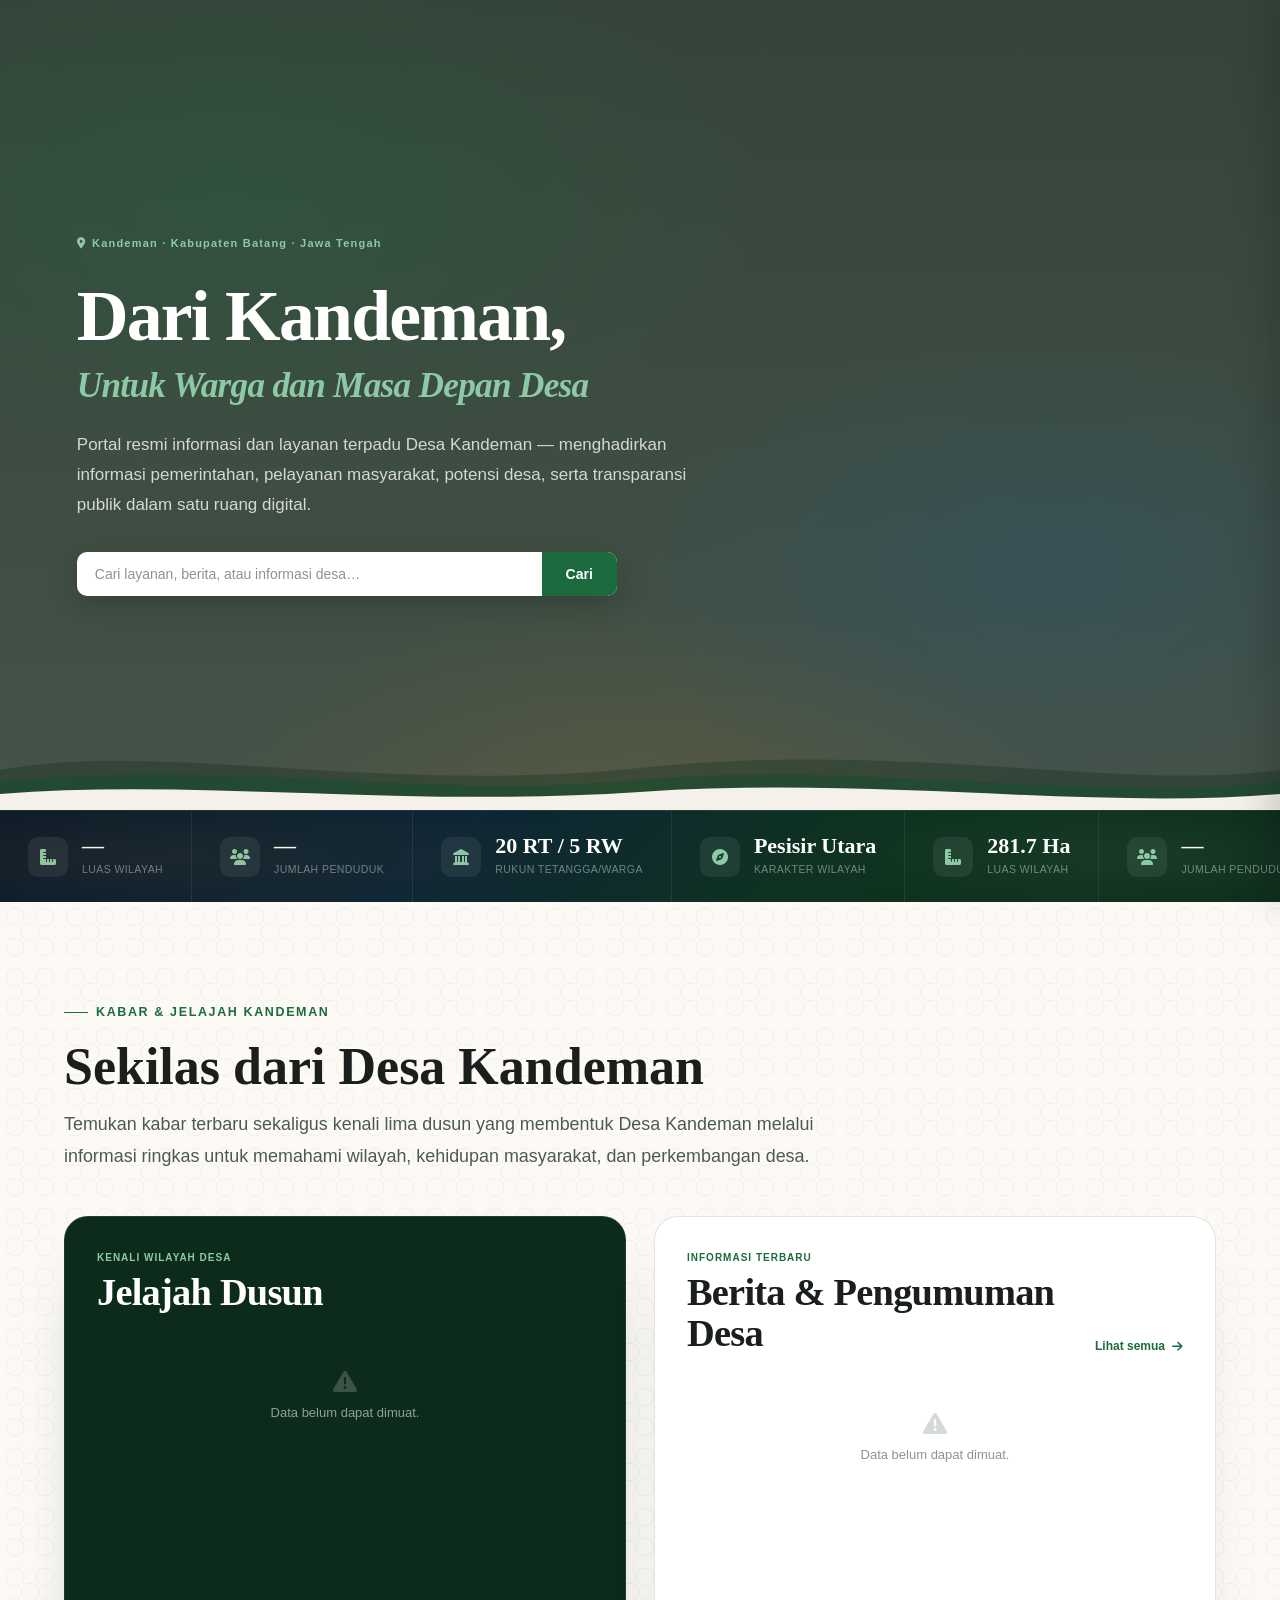
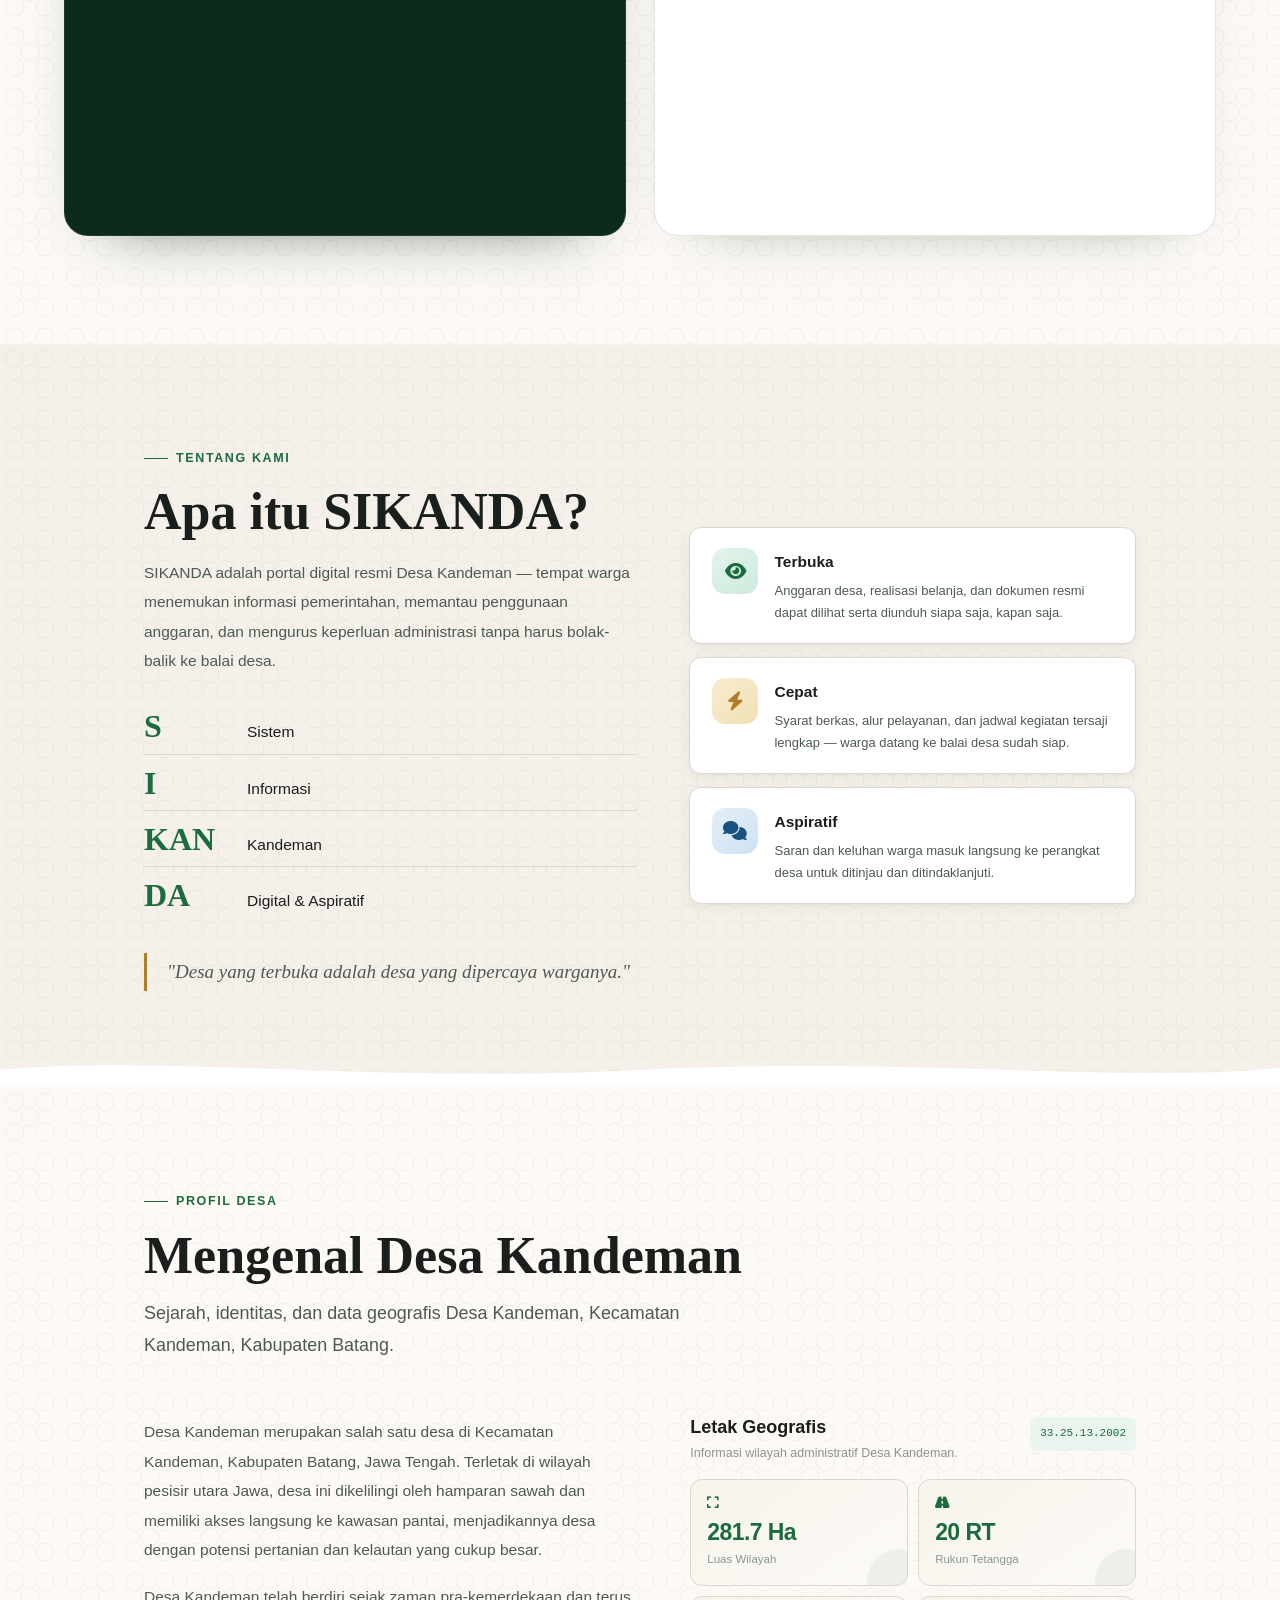
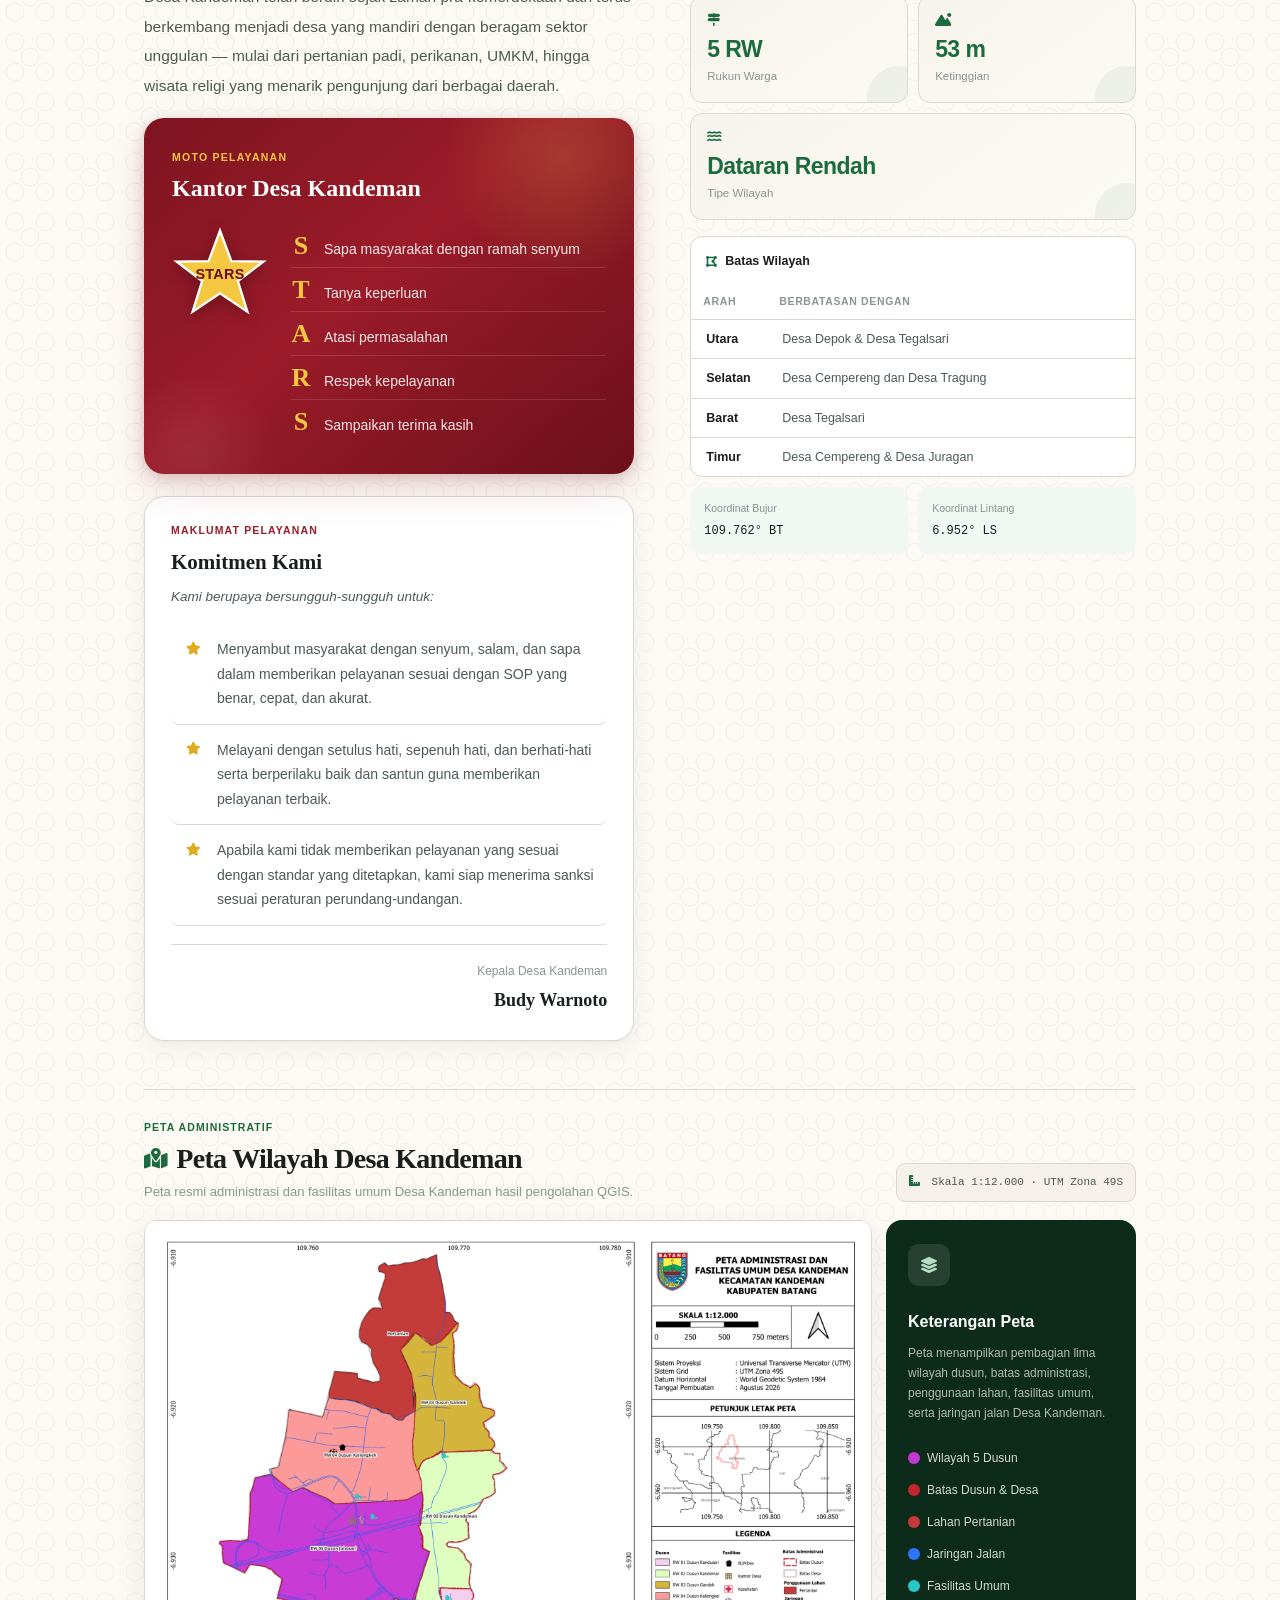
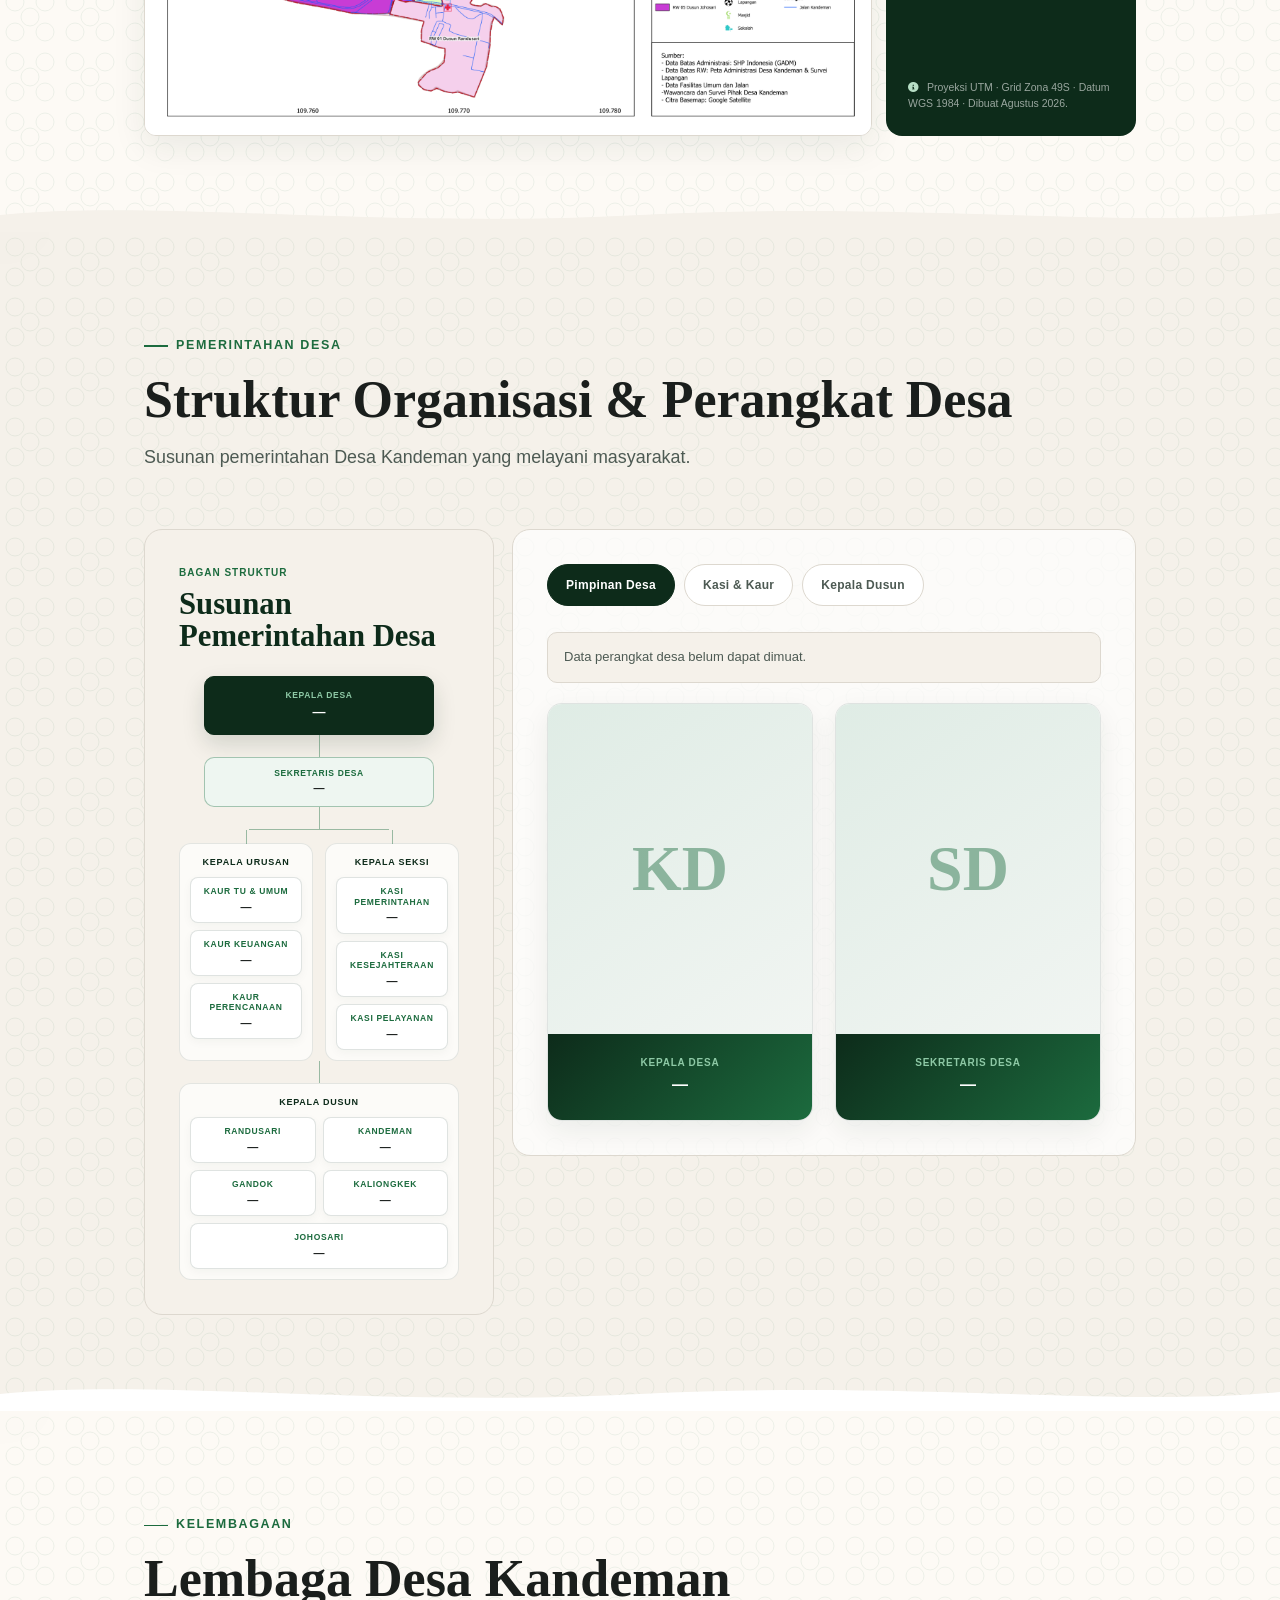
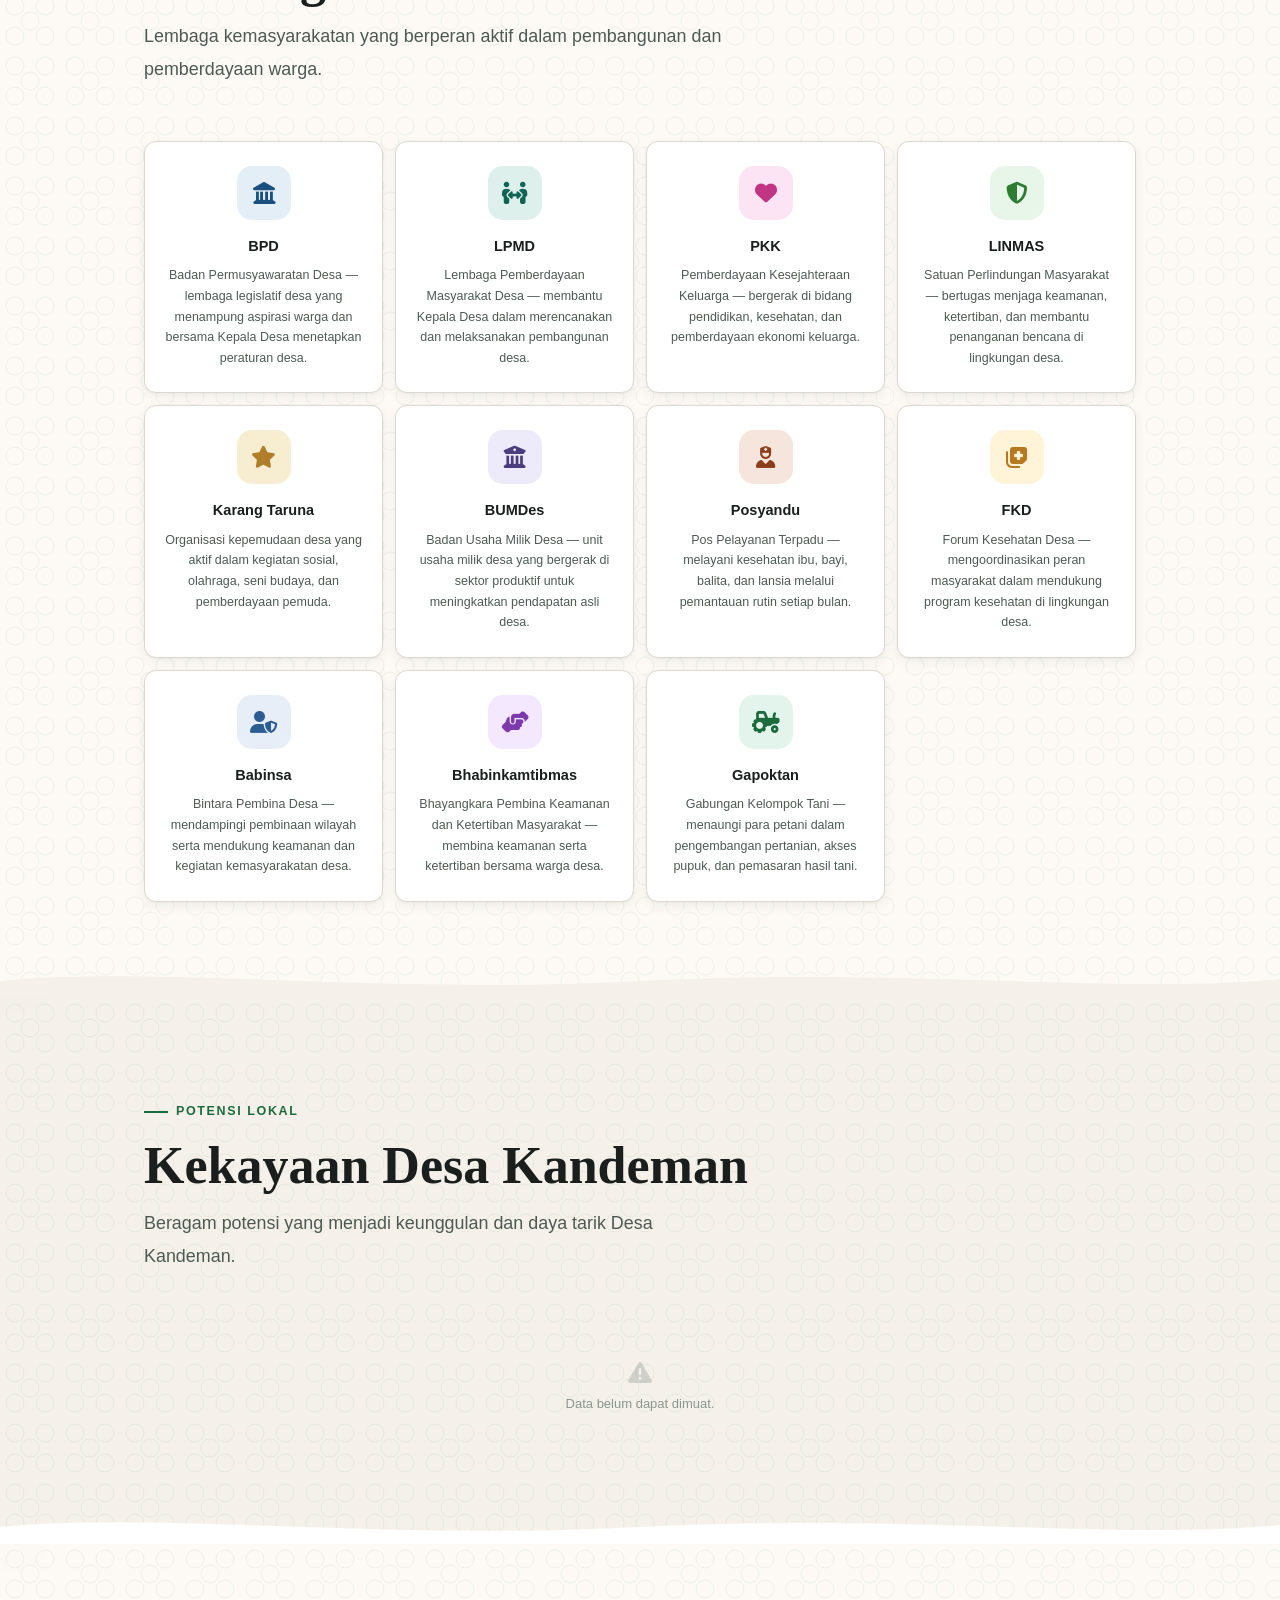
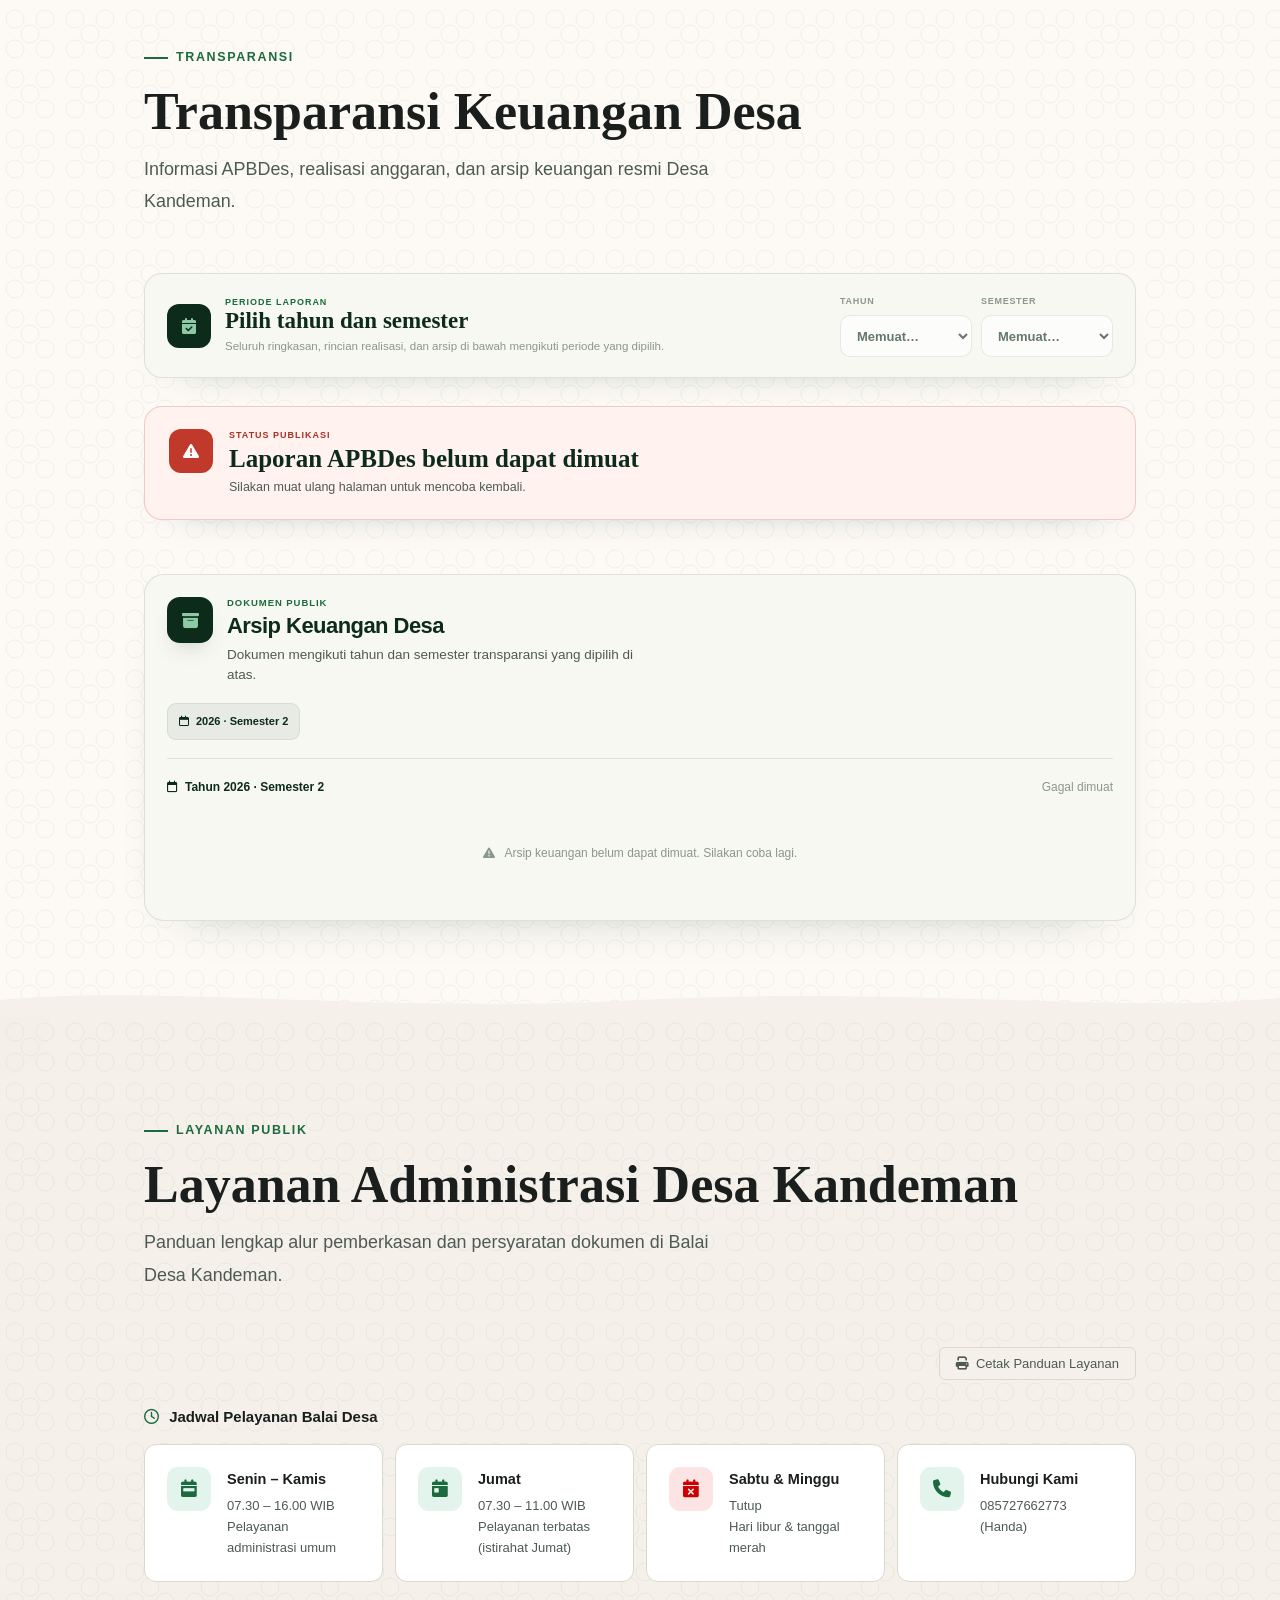
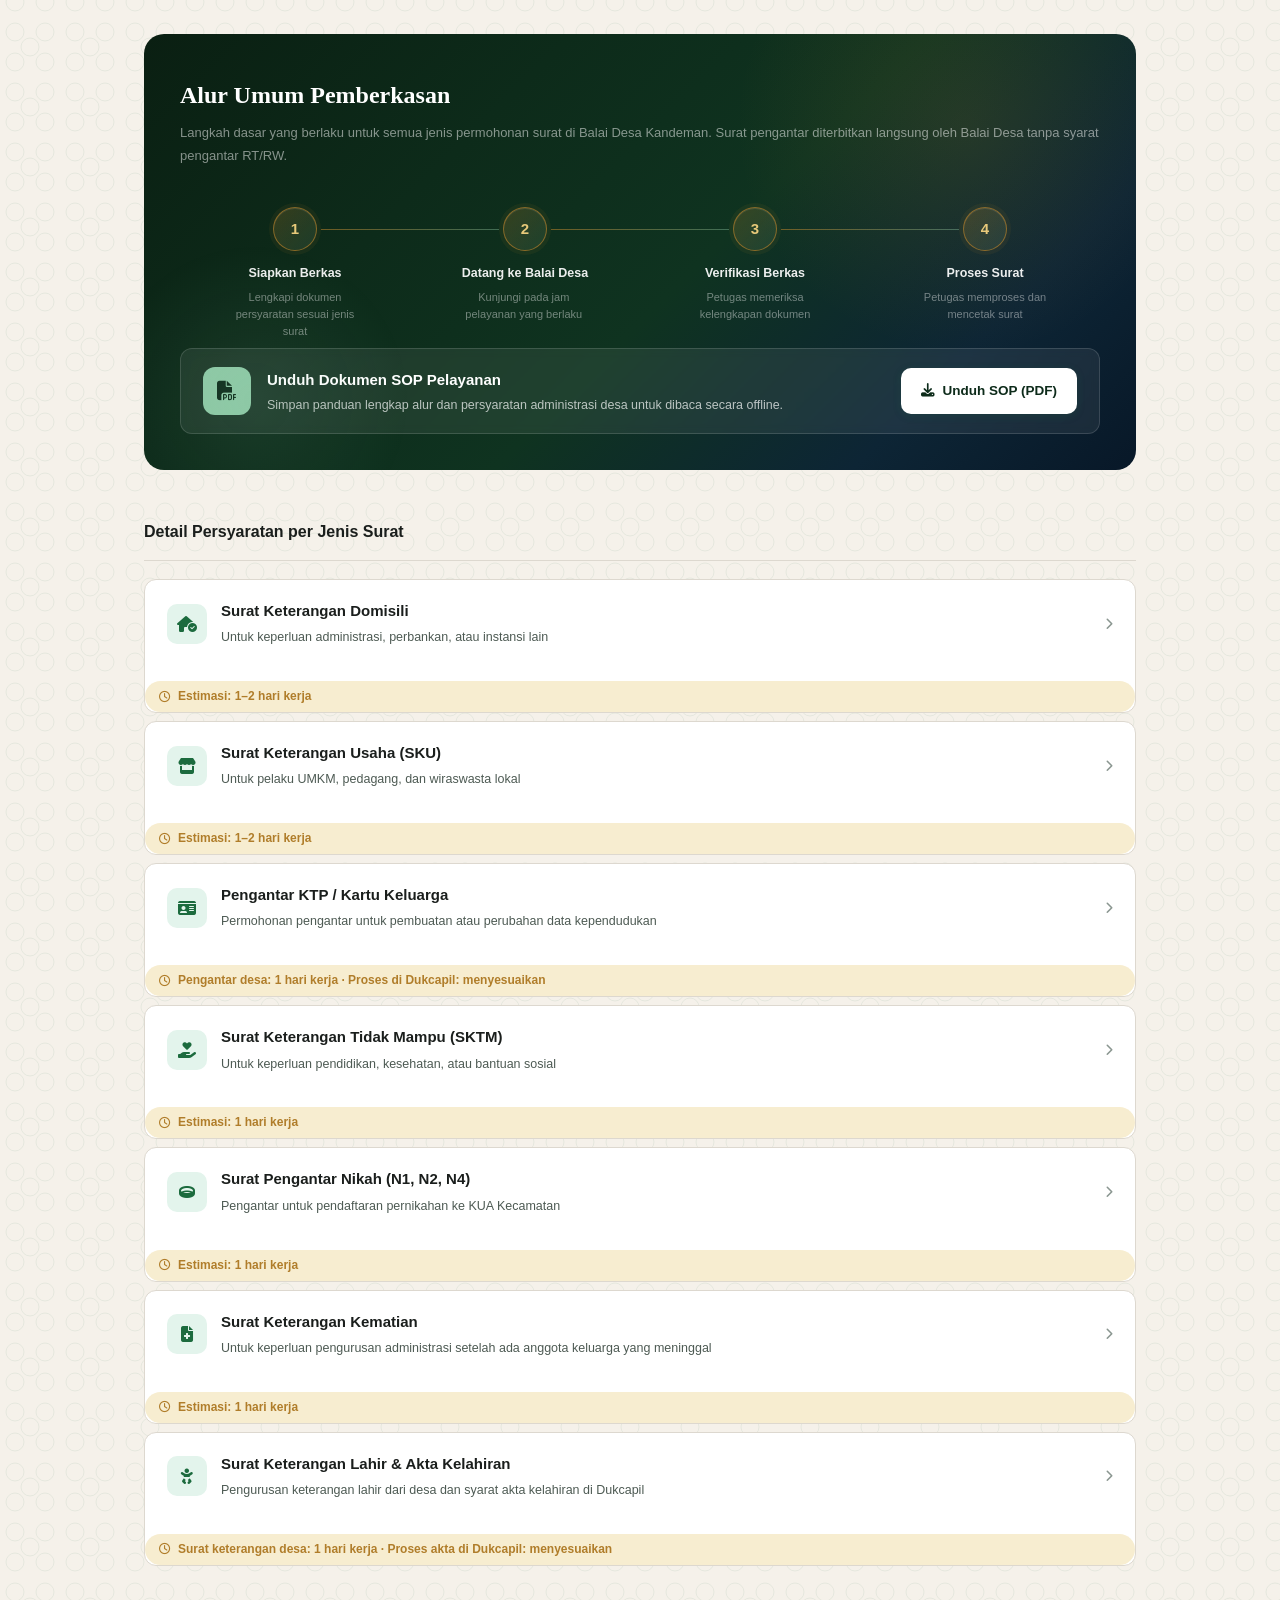
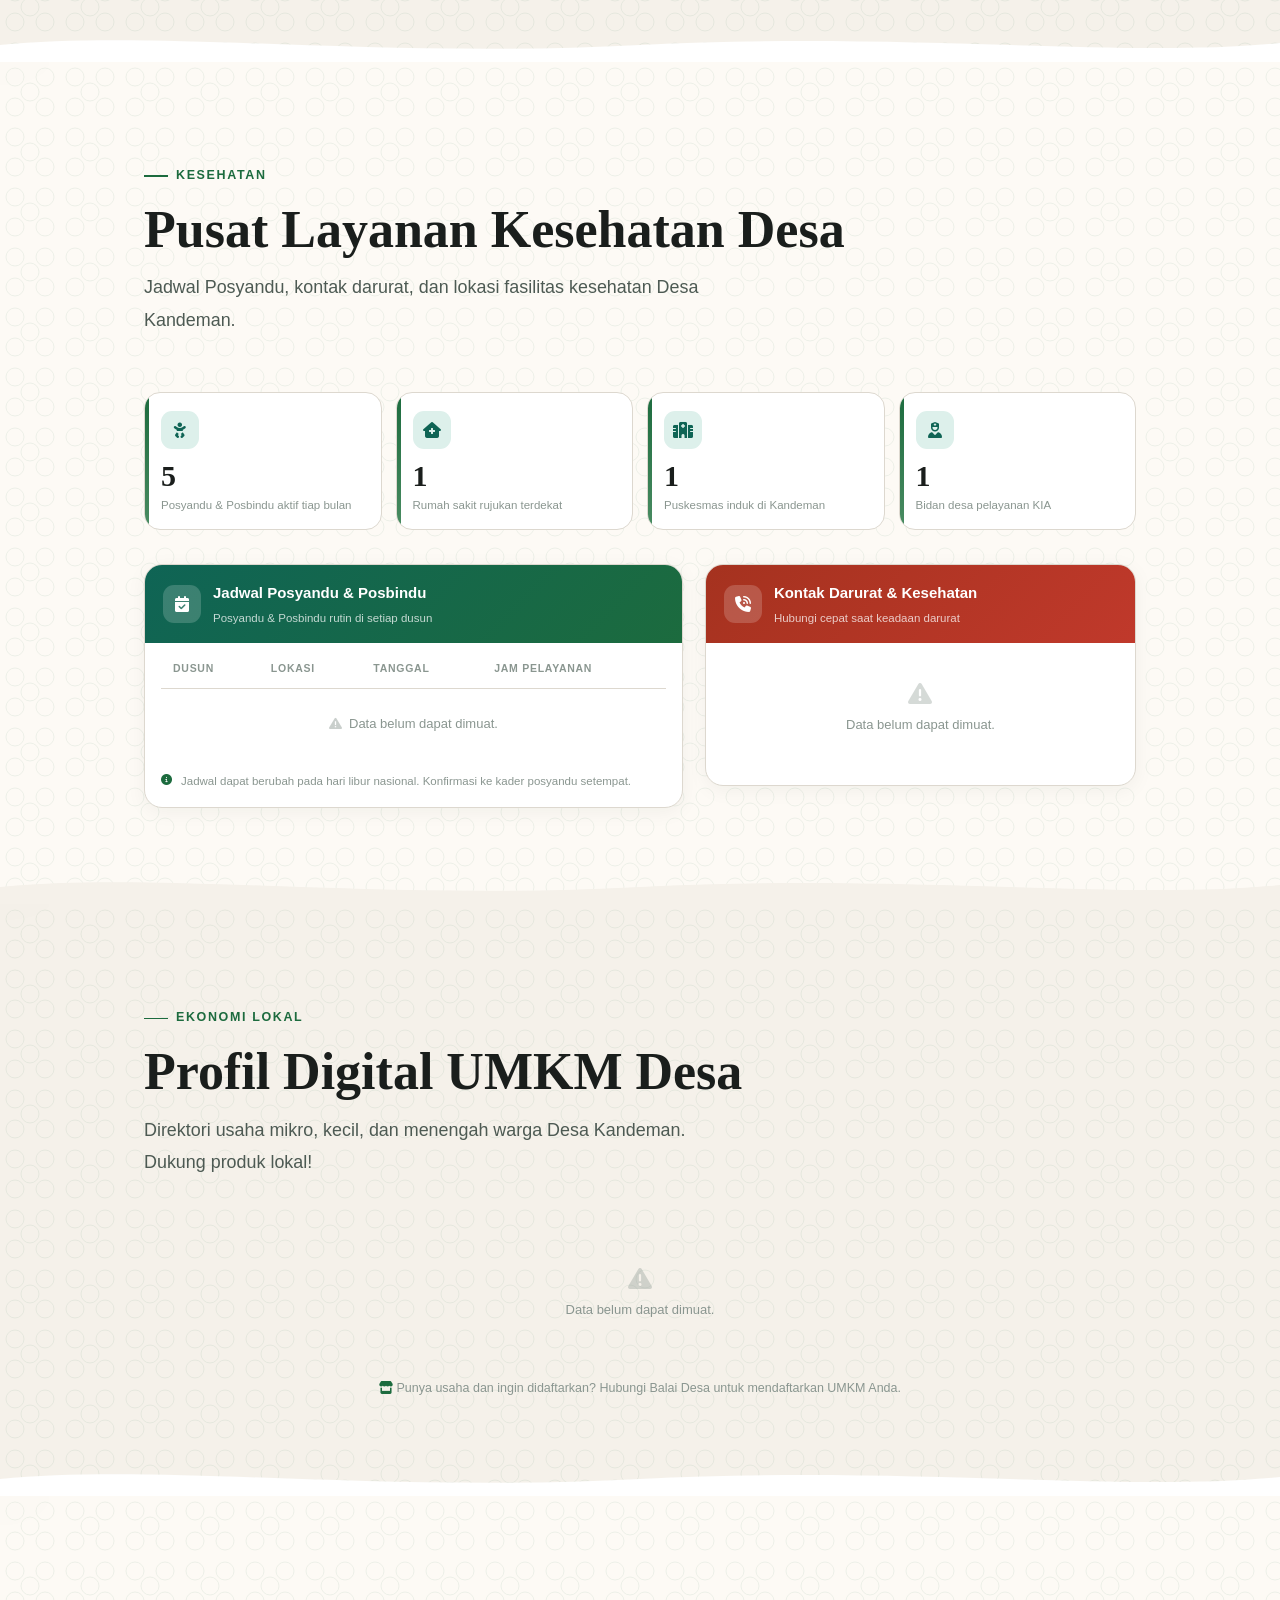
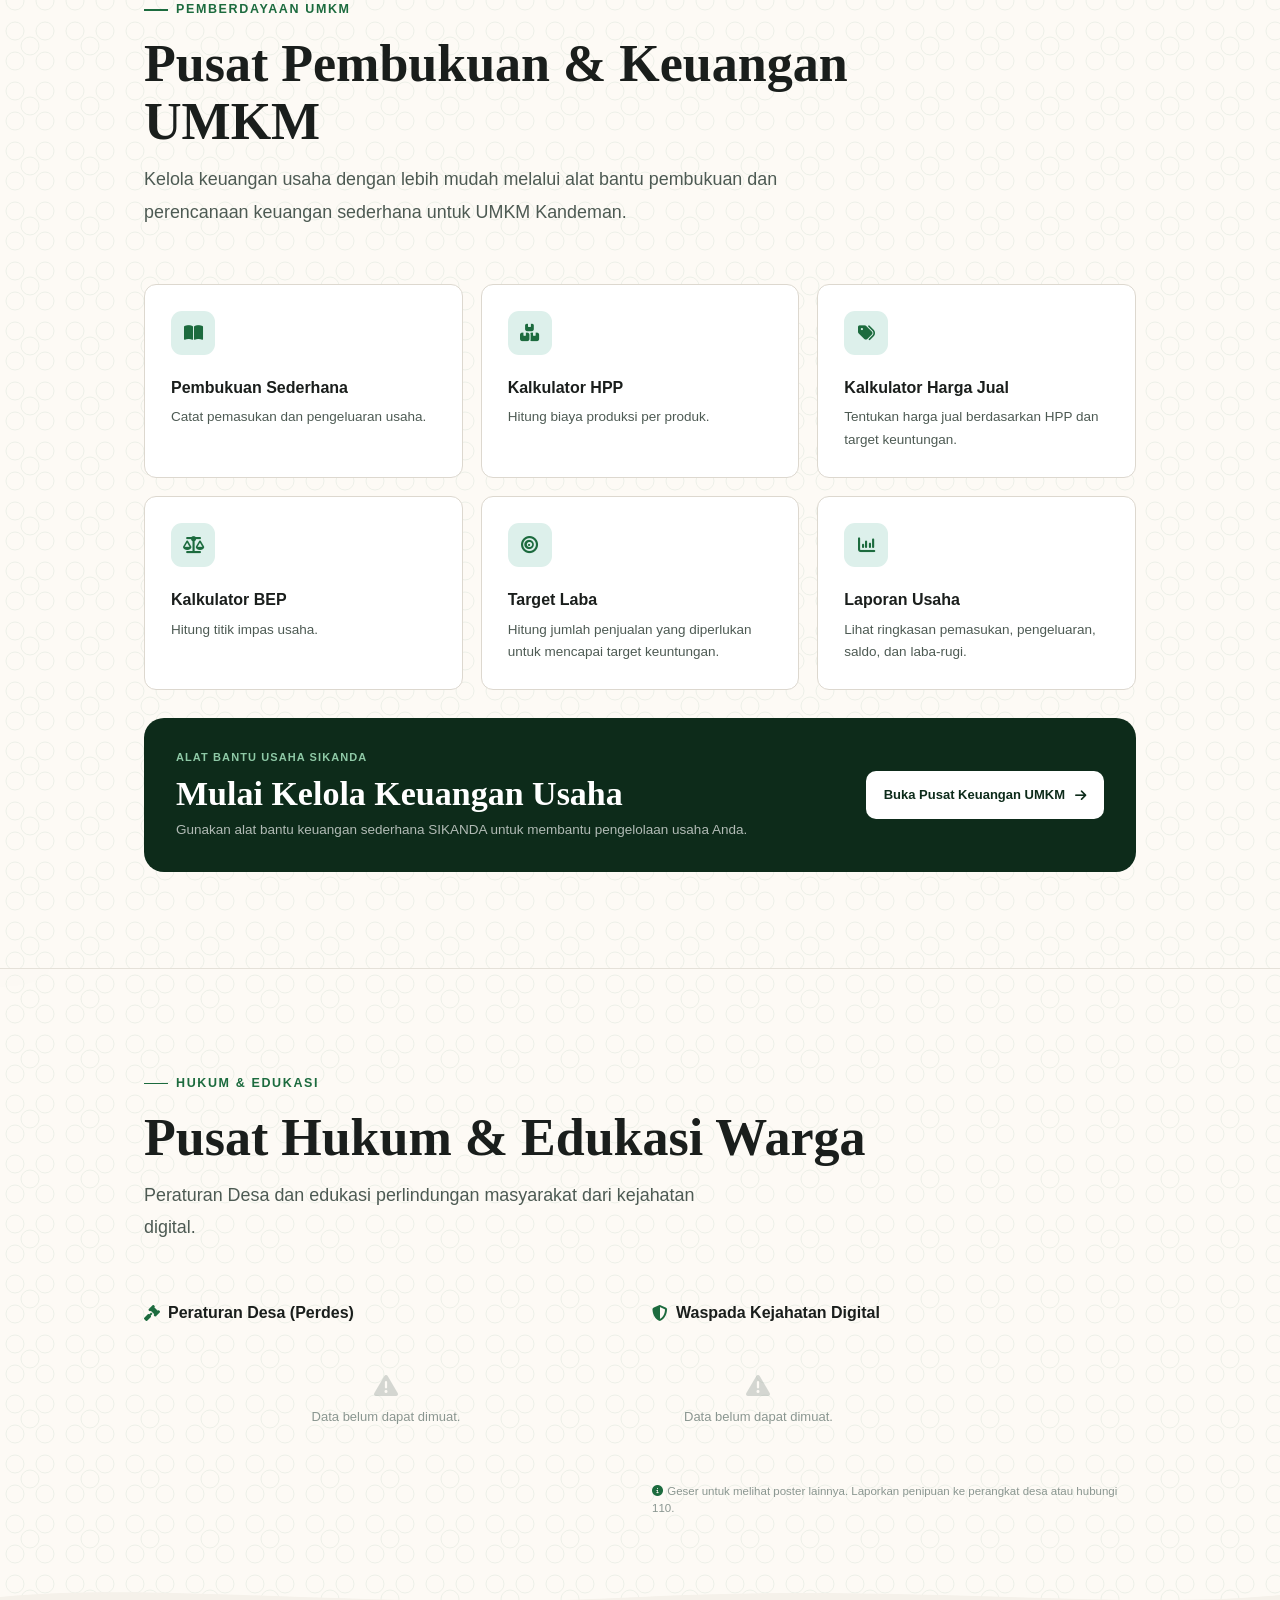
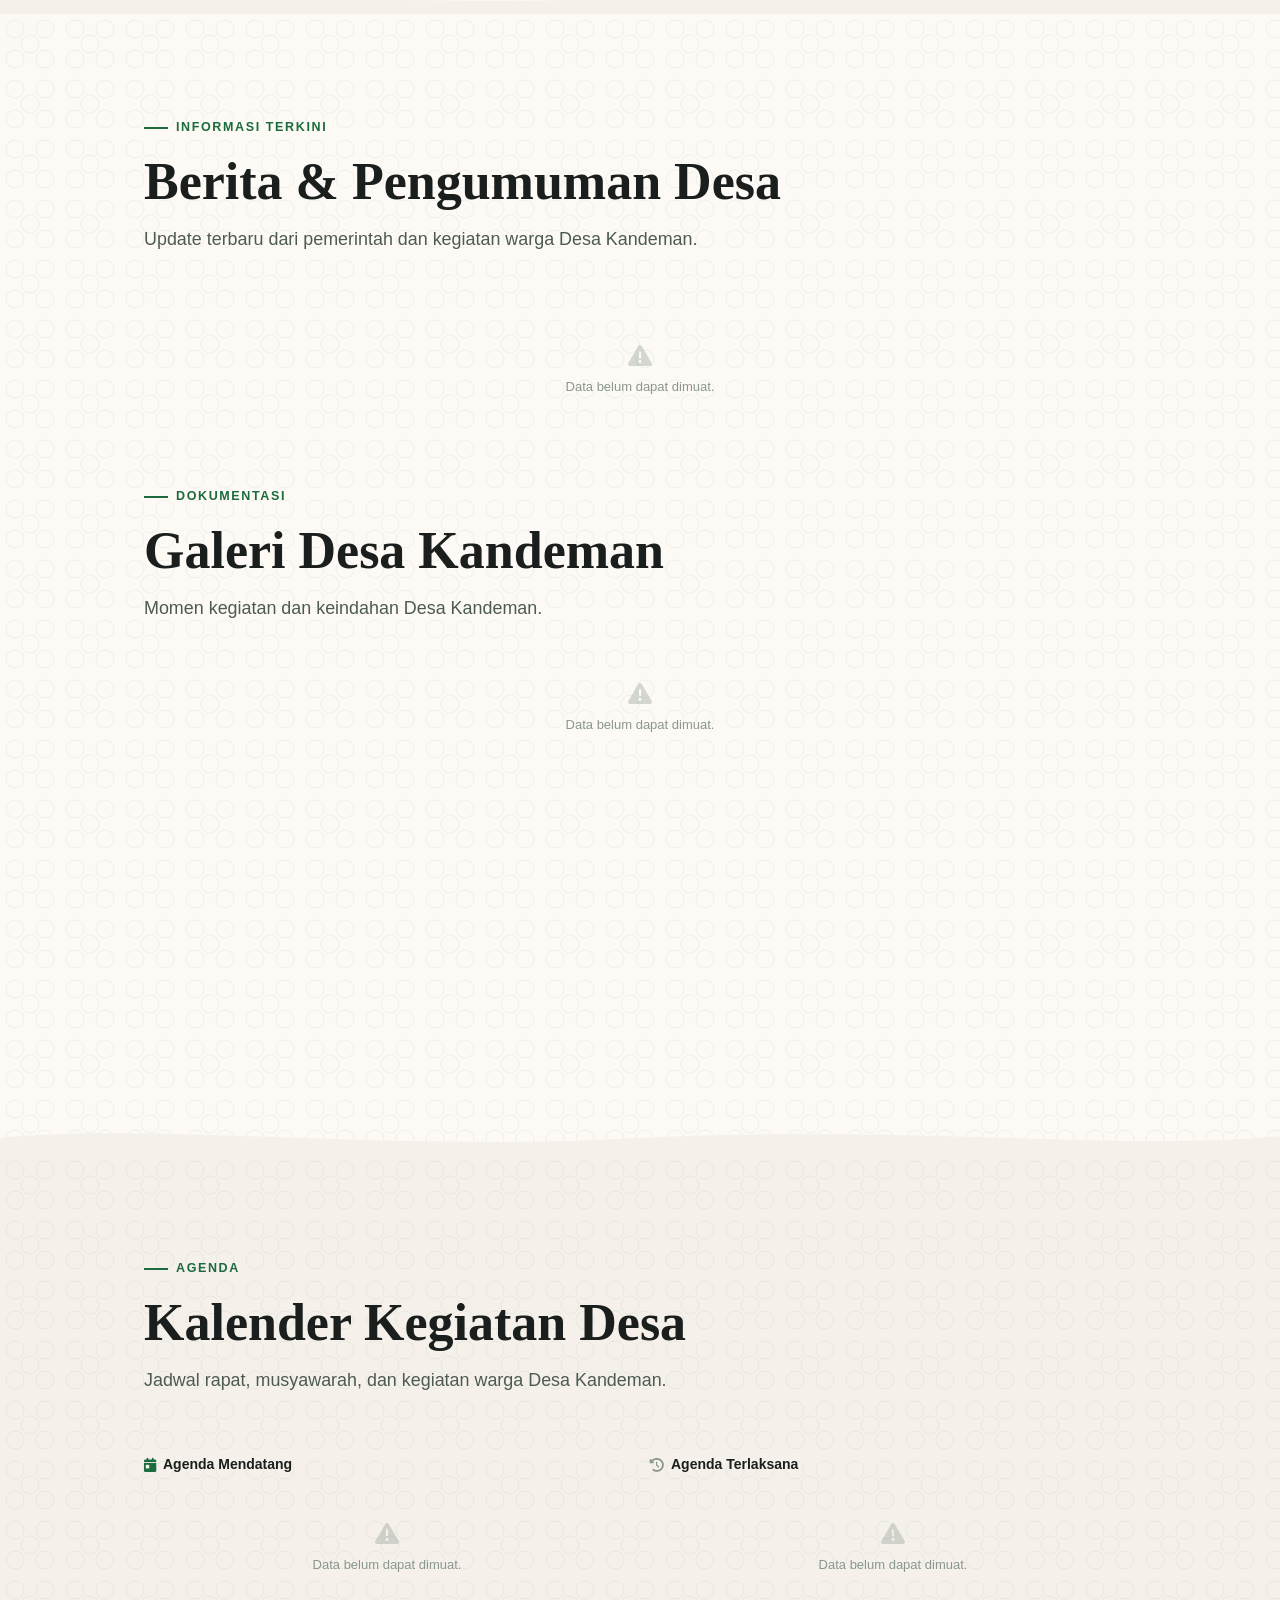
==== commit e7e8027e: "Add files via upload" ====
--- a/Portal Resmi Desa Kandeman/index.html
+++ b/Portal Resmi Desa Kandeman/index.html
@@ -93,7 +93,7 @@
   }
   </script>
 
-  <link rel="stylesheet" href="assets/css/main.css?v=20260813-navbar-v31" />
+  <link rel="stylesheet" href="assets/css/main.css?v=20260813-transparansi-v32" />
 </head>
 <body>
 <a href="#beranda" class="skip-link">Lewati ke konten utama</a>
@@ -971,6 +971,15 @@
             <option>Memuat…</option>
           </select>
         </label>
+      </div>
+    </div>
+
+    <div class="apb-publication-status" id="apb-publication-status" role="status" aria-live="polite" hidden>
+      <span class="apb-publication-status-icon" aria-hidden="true"><i class="fa-solid fa-hourglass-half"></i></span>
+      <div>
+        <p class="apb-publication-status-kicker">Status publikasi</p>
+        <h3 id="apb-publication-status-title">Laporan APBDes sedang dalam proses publikasi</h3>
+        <p id="apb-publication-status-desc">Data laporan sedang disiapkan oleh Pemerintah Desa Kandeman.</p>
       </div>
     </div>
 
@@ -2329,15 +2338,6 @@
             <p>Senin – Kamis: 07.30 – 16.00 WIB<br>Jumat: 07.30 – 11.00 WIB<br>Sabtu & Minggu: Tutup</p>
           </div>
         </div>
-        <div class="kontak-card" style="flex-direction:column; align-items:flex-start;">
-          <h4 style="font-size:10px; font-weight:700; text-transform:uppercase; letter-spacing:.06em; color:var(--text-muted); margin-bottom:8px;">Media Sosial</h4>
-          <div class="sosmed-row">
-            <!-- TODO: Isi URL akun media sosial resmi Desa Kandeman. -->
-            <a href="#" class="sosmed-btn s-fb" title="Facebook" aria-label="Facebook Desa Kandeman"><i class="fa-brands fa-facebook" aria-hidden="true"></i></a>
-            <a href="#" class="sosmed-btn s-ig" title="Instagram" aria-label="Instagram Desa Kandeman"><i class="fa-brands fa-instagram" aria-hidden="true"></i></a>
-            <a href="#" class="sosmed-btn s-yt" title="YouTube" aria-label="YouTube Desa Kandeman"><i class="fa-brands fa-youtube" aria-hidden="true"></i></a>
-          </div>
-        </div>
       </div>
 
       <div class="peta-embed" style="border-radius:var(--r-md); overflow:hidden;">
@@ -2553,15 +2553,6 @@
           <li><a href="mailto:kandeman@batangkab.go.id"><i class="fa-solid fa-envelope" style="width:14px; margin-right:6px;"></i>kandeman@batangkab.go.id</a></li>
           <li><a href="#"><i class="fa-solid fa-clock" style="width:14px; margin-right:6px;"></i>Senin–Kamis, 07.30–16.00 WIB<br>Jumat, 07.30–11.00 WIB<br>Sabtu & Minggu: Tutup</a></li>
         </ul>
-        <div style="margin-top:16px;">
-          <p style="font-size:11.5px; margin-bottom:10px; color:rgba(255,255,255,.4);">Ikuti kami:</p>
-          <div style="display:flex; gap:12px;">
-            <!-- TODO: Isi URL akun media sosial resmi Desa Kandeman. -->
-            <a href="#" aria-label="Facebook Desa Kandeman" style="color:rgba(255,255,255,.6); font-size:18px; transition:color .15s;" onmouseover="this.style.color='#7dd3a8'" onmouseout="this.style.color='rgba(255,255,255,0.6)'"><i class="fa-brands fa-facebook" aria-hidden="true"></i></a>
-            <a href="#" aria-label="Instagram Desa Kandeman" style="color:rgba(255,255,255,.6); font-size:18px; transition:color .15s;" onmouseover="this.style.color='#7dd3a8'" onmouseout="this.style.color='rgba(255,255,255,0.6)'"><i class="fa-brands fa-instagram" aria-hidden="true"></i></a>
-            <a href="#" aria-label="YouTube Desa Kandeman" style="color:rgba(255,255,255,.6); font-size:18px; transition:color .15s;" onmouseover="this.style.color='#7dd3a8'" onmouseout="this.style.color='rgba(255,255,255,0.6)'"><i class="fa-brands fa-youtube" aria-hidden="true"></i></a>
-          </div>
-        </div>
       </div>
     </div>
     <div class="footer-bottom">
@@ -2577,6 +2568,6 @@
 ═══════════════════ -->
 <script src="https://cdn.jsdelivr.net/npm/@supabase/supabase-js@2/dist/umd/supabase.min.js" defer></script>
 <script src="assets/js/supabase-client.js" defer></script>
-  <script src="assets/js/main.js?v=20260813-navbar-v31" defer></script>
+  <script src="assets/js/main.js?v=20260813-transparansi-v32" defer></script>
 </body>
 </html>
--- a/Portal Resmi Desa Kandeman/assets/css/main.css
+++ b/Portal Resmi Desa Kandeman/assets/css/main.css
@@ -1746,12 +1746,39 @@
     }
     .trans-period-fields select:focus-visible { outline: 2px solid var(--gold); outline-offset: 2px; }
     .trans-period-fields select:disabled { cursor: wait; opacity: .62; }
+    .apb-publication-status {
+      display: flex; align-items: flex-start; gap: 16px; margin: 0 0 24px; padding: 22px 24px;
+      color: var(--forest); background: #F7F1E5; border: 1px solid rgba(176,125,42,.25);
+      border-radius: 18px; box-shadow: 0 18px 42px -38px rgba(13,43,26,.52);
+    }
+    .apb-publication-status[hidden] { display: none; }
+    .apb-publication-status.is-error { background: #FFF2EF; border-color: rgba(192,57,43,.22); }
+    .apb-publication-status-icon {
+      width: 44px; height: 44px; flex: 0 0 44px; display: grid; place-items: center;
+      color: #fff; background: var(--gold); border-radius: 12px;
+    }
+    .apb-publication-status.is-error .apb-publication-status-icon { background: #C0392B; }
+    .apb-publication-status-kicker {
+      margin: 1px 0 4px; color: var(--gold); font-size: 9px; font-weight: 700;
+      letter-spacing: .11em; line-height: 1.2; text-transform: uppercase;
+    }
+    .apb-publication-status.is-error .apb-publication-status-kicker { color: #A93226; }
+    .apb-publication-status h3 {
+      margin: 0; color: var(--forest); font-family: 'Cormorant Garamond', serif;
+      font-size: 25px; font-weight: 700; line-height: 1.08;
+    }
+    .apb-publication-status h3 + p { margin: 6px 0 0; color: var(--text-sec); font-size: 12.5px; line-height: 1.55; }
     .trans-grid {
       display: grid;
       grid-template-columns: minmax(0, .92fr) minmax(0, 1.08fr);
       gap: 30px;
       align-items: start;
     }
+    .trans-grid.is-publication-pending { grid-template-columns: minmax(0, 1fr); }
+    .trans-grid.is-publication-pending .apbdes-total,
+    .trans-grid.is-publication-pending .budget-section-title,
+    .trans-grid.is-publication-pending #apb-alokasi,
+    .trans-grid.is-publication-pending #realisasi { display: none; }
     @media (max-width: 860px) { .trans-grid { grid-template-columns: 1fr; } }
 
     .apbdes-total {
@@ -2198,6 +2225,9 @@
       .trans-period-copy { align-items: flex-start; }
       .trans-period-copy h3 { font-size: 21px; }
       .trans-period-fields { grid-template-columns: 1fr; }
+      .apb-publication-status { gap: 12px; padding: 18px; }
+      .apb-publication-status-icon { width: 40px; height: 40px; flex-basis: 40px; }
+      .apb-publication-status h3 { font-size: 21px; }
       .financial-archive { padding: 17px; }
       .financial-archive-heading { gap: 11px; }
       .financial-archive-icon { width: 40px; height: 40px; flex-basis: 40px; border-radius: 11px; }
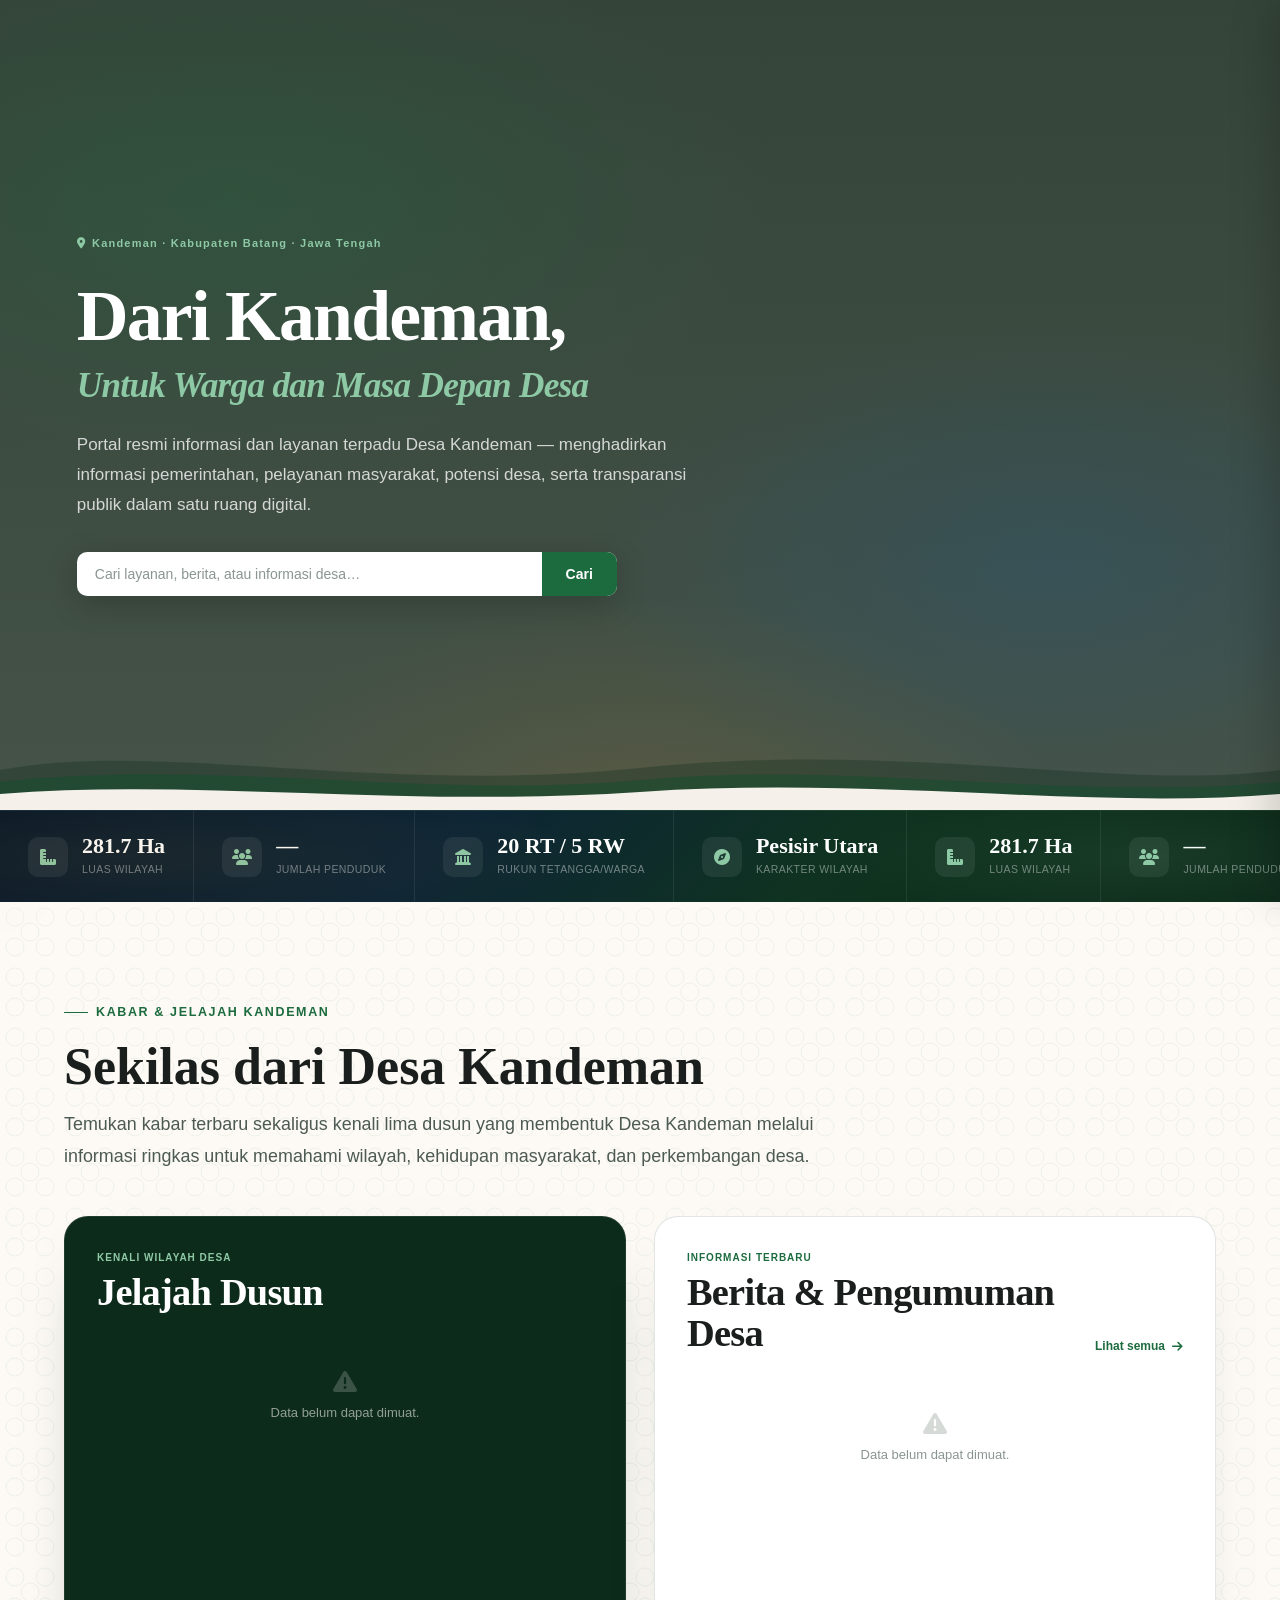
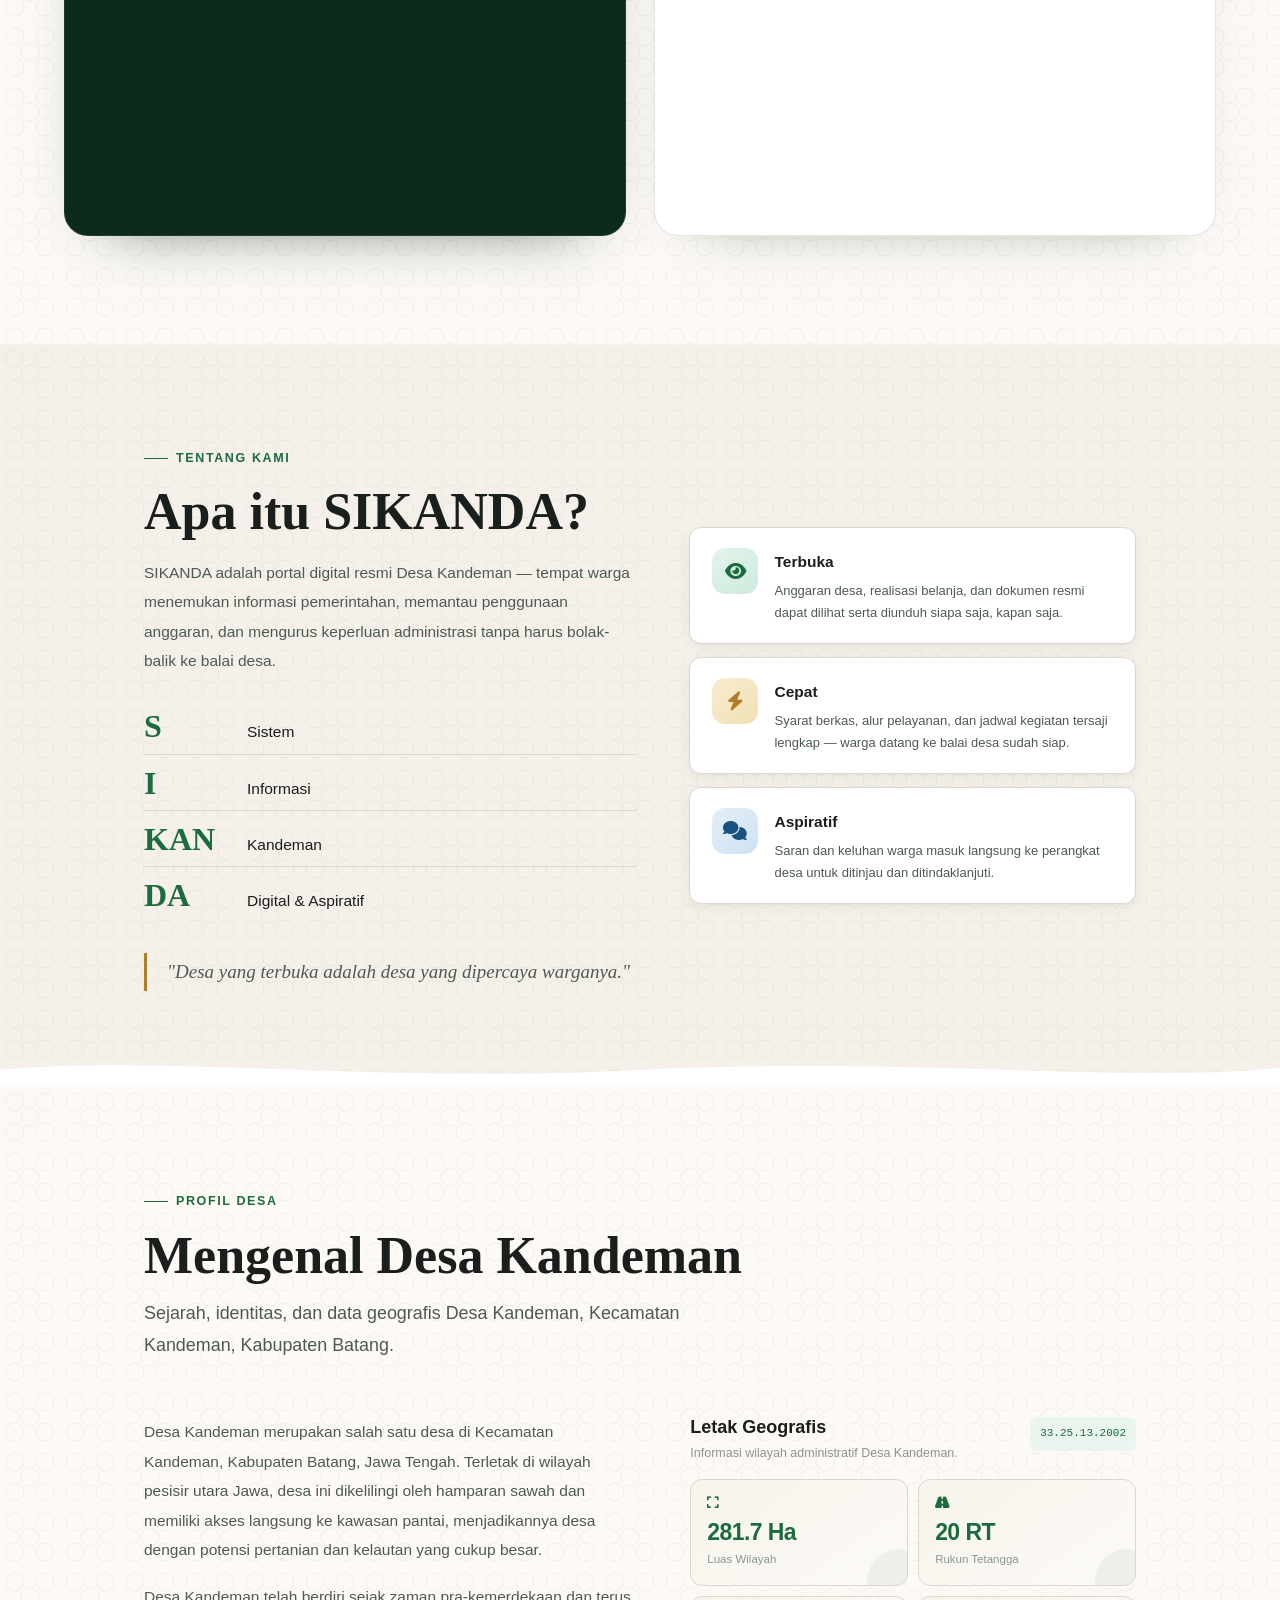
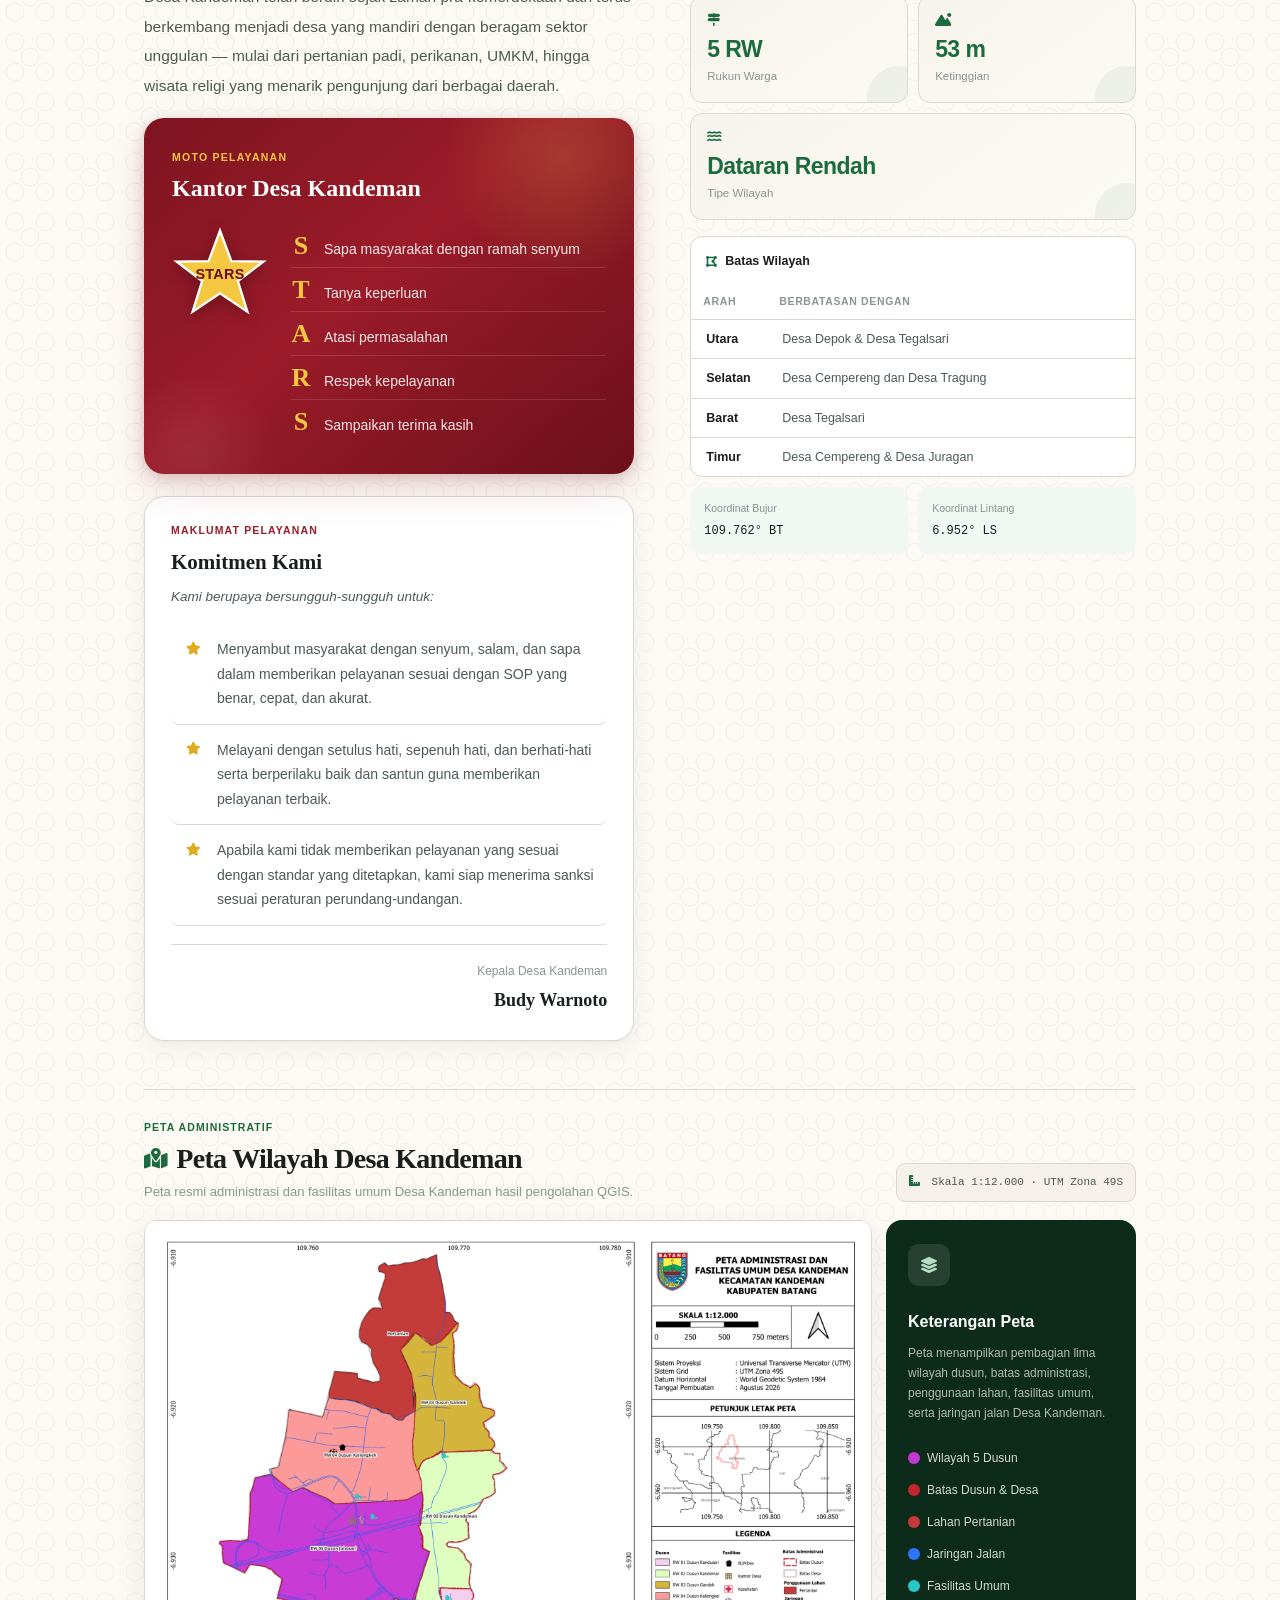
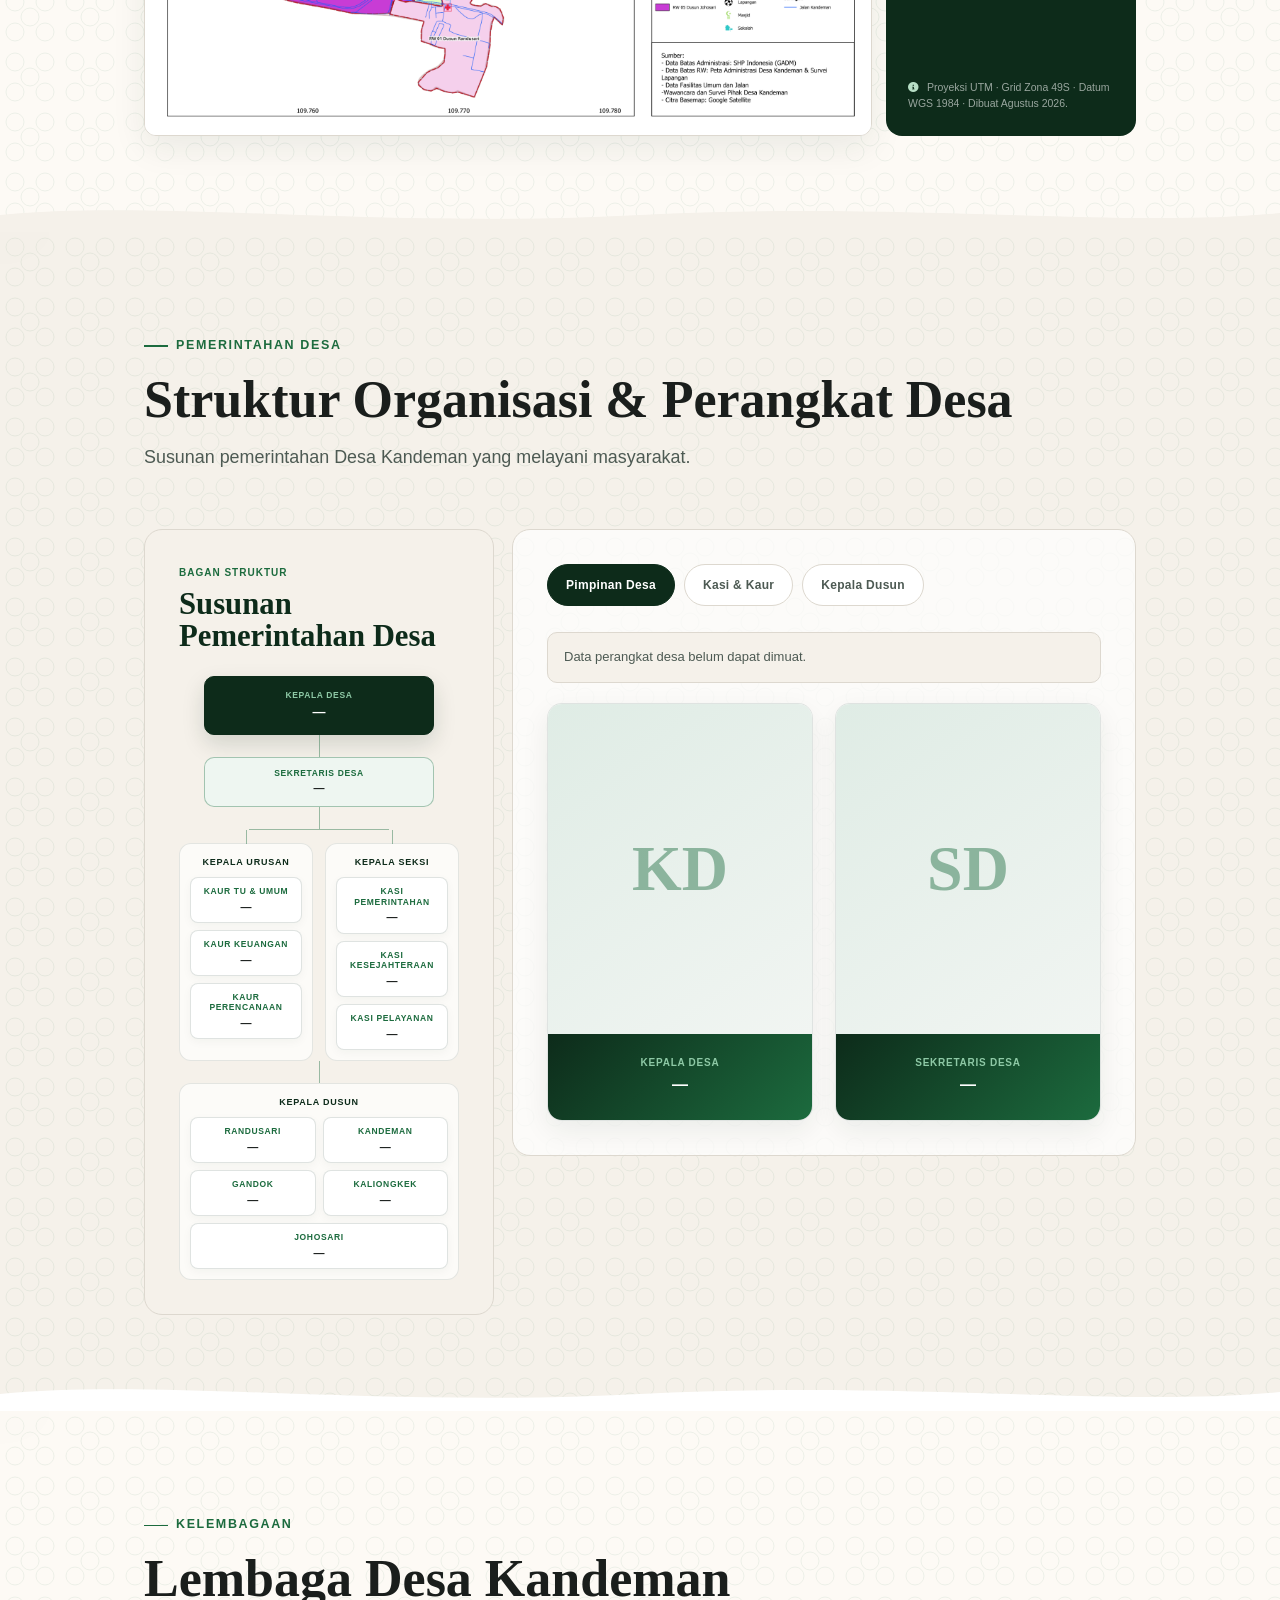
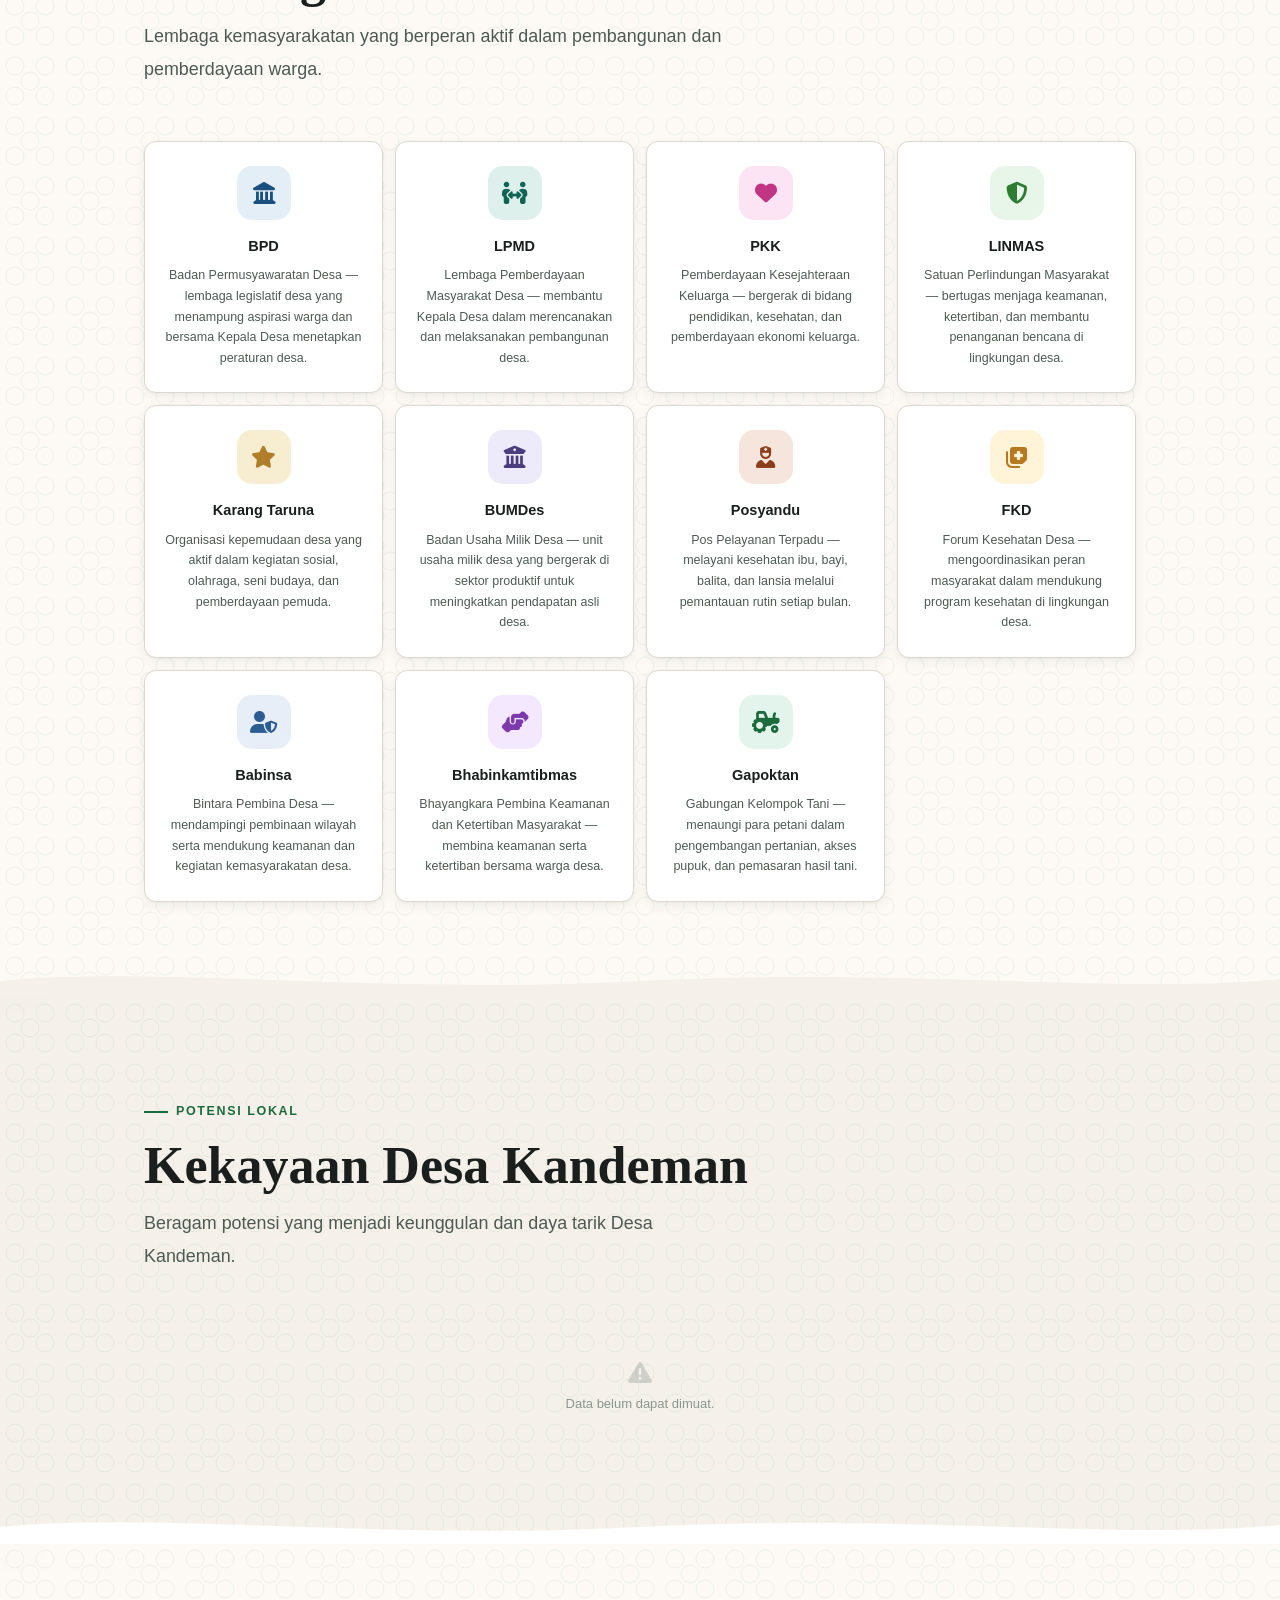
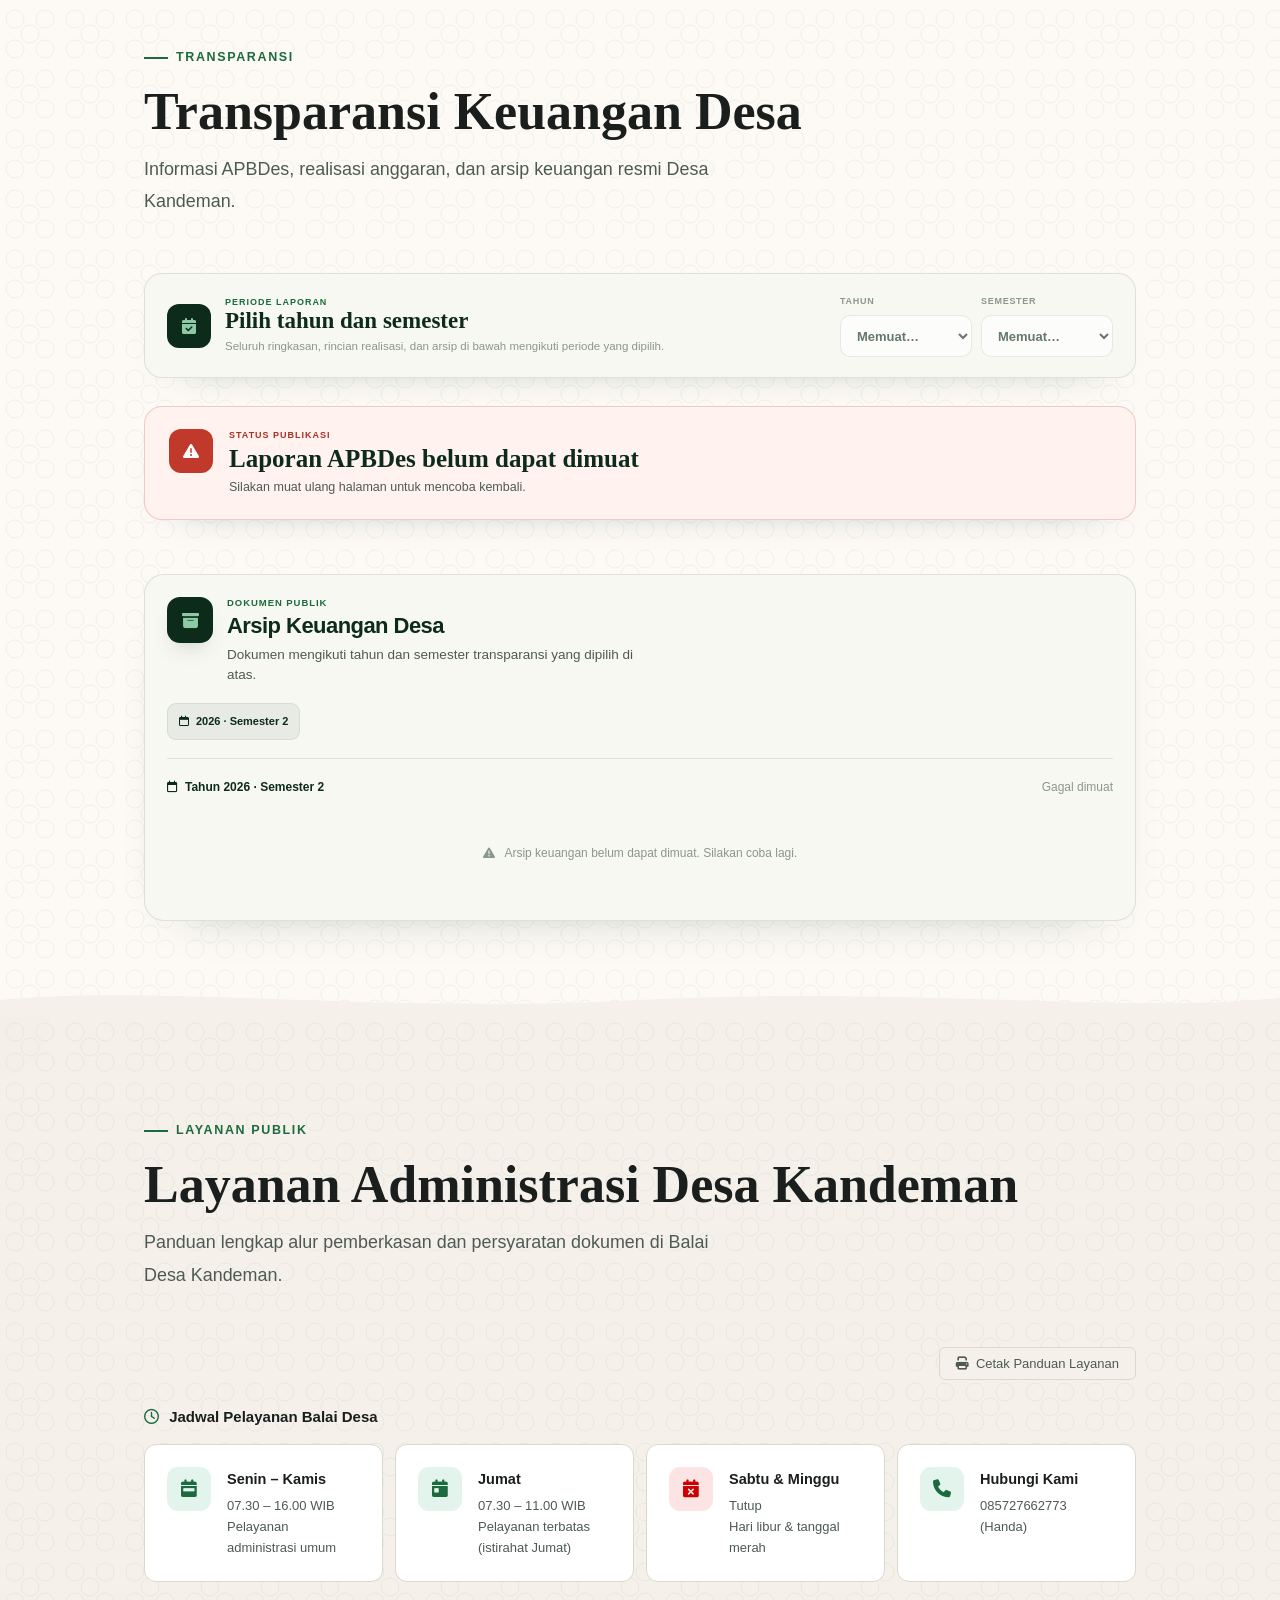
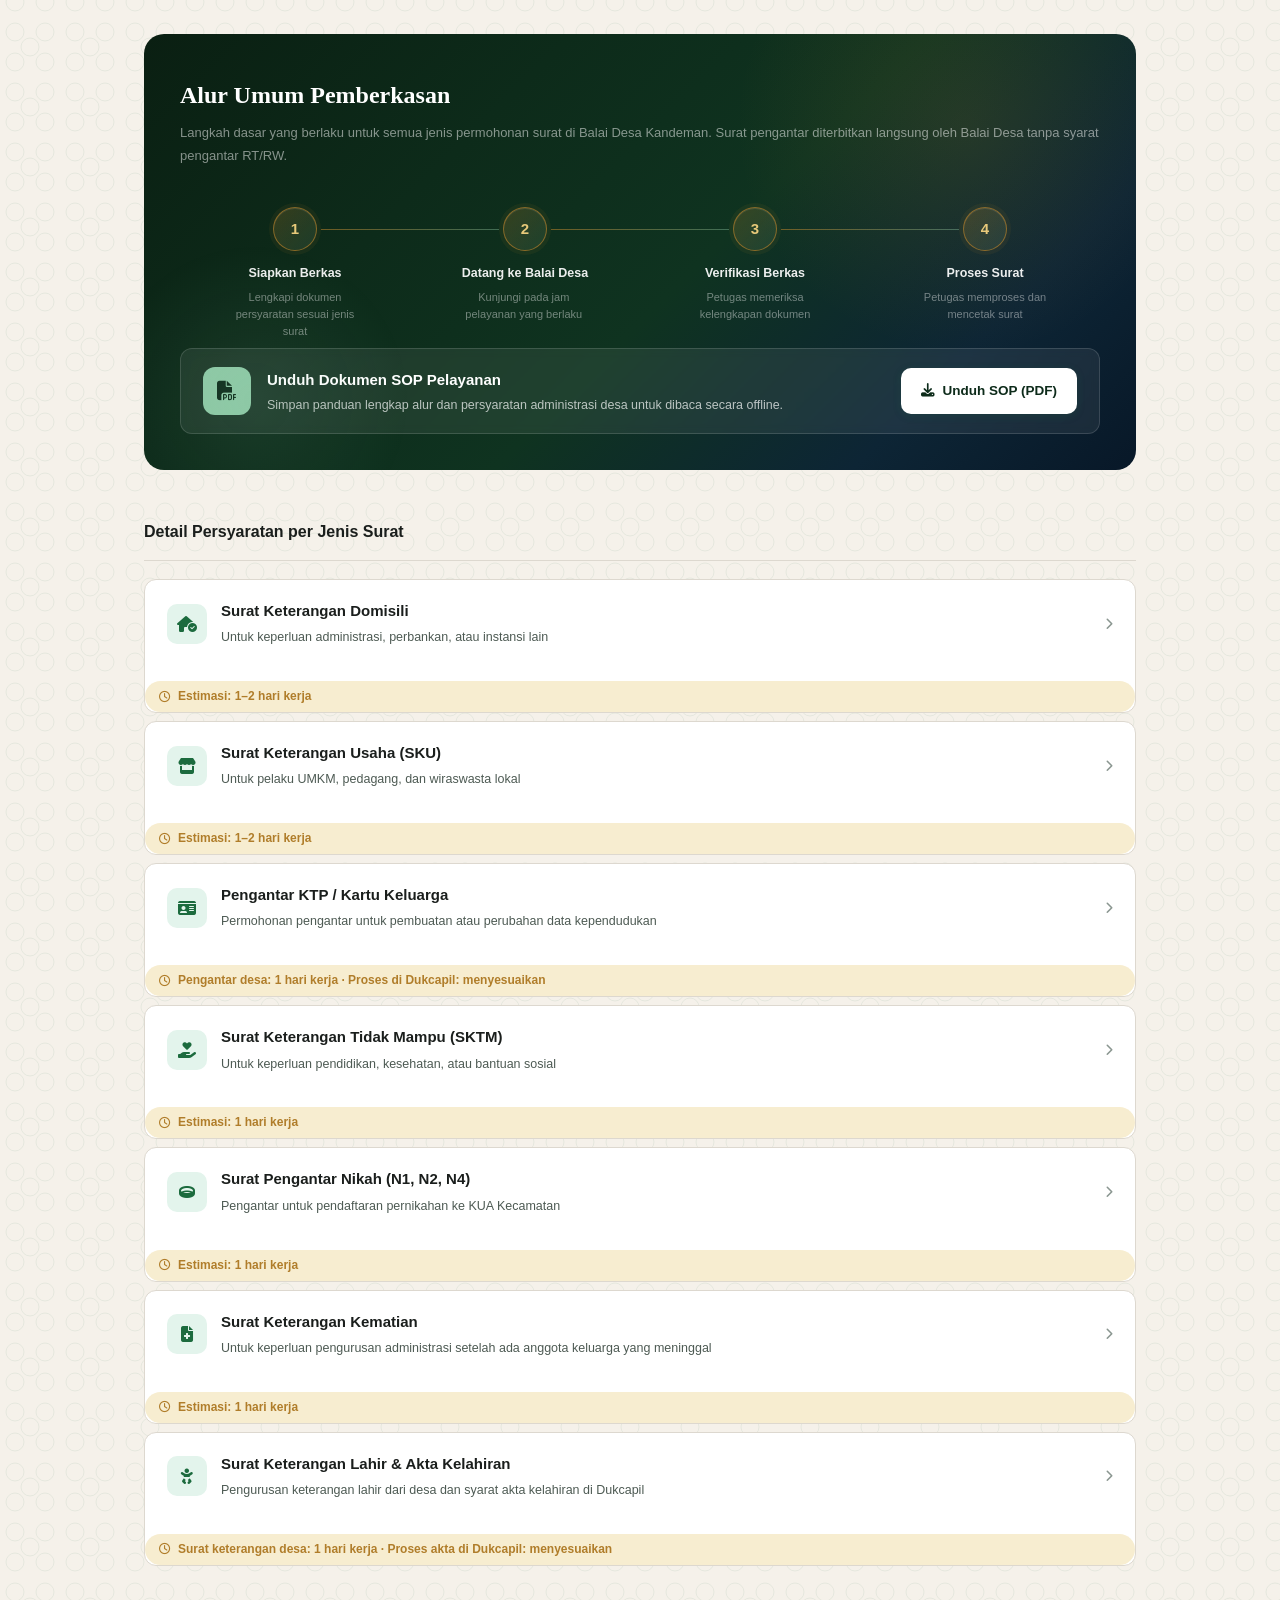
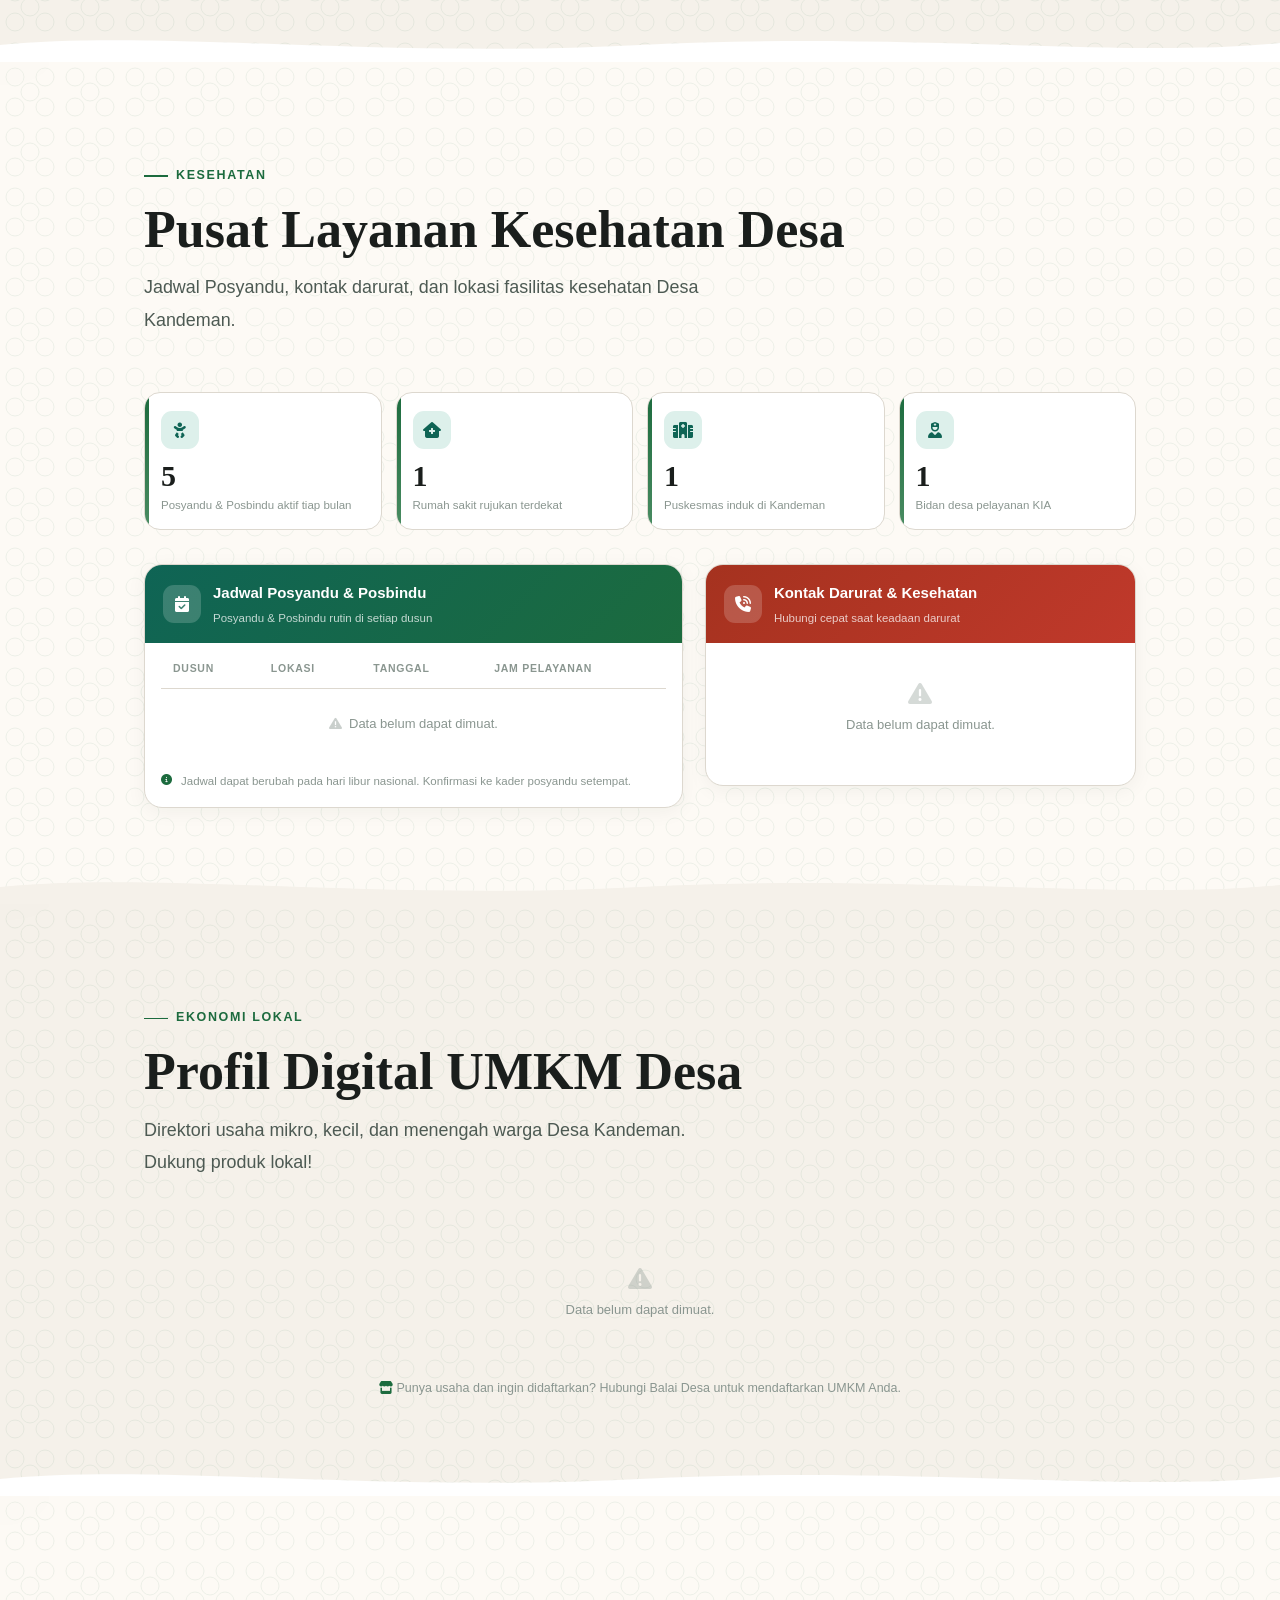
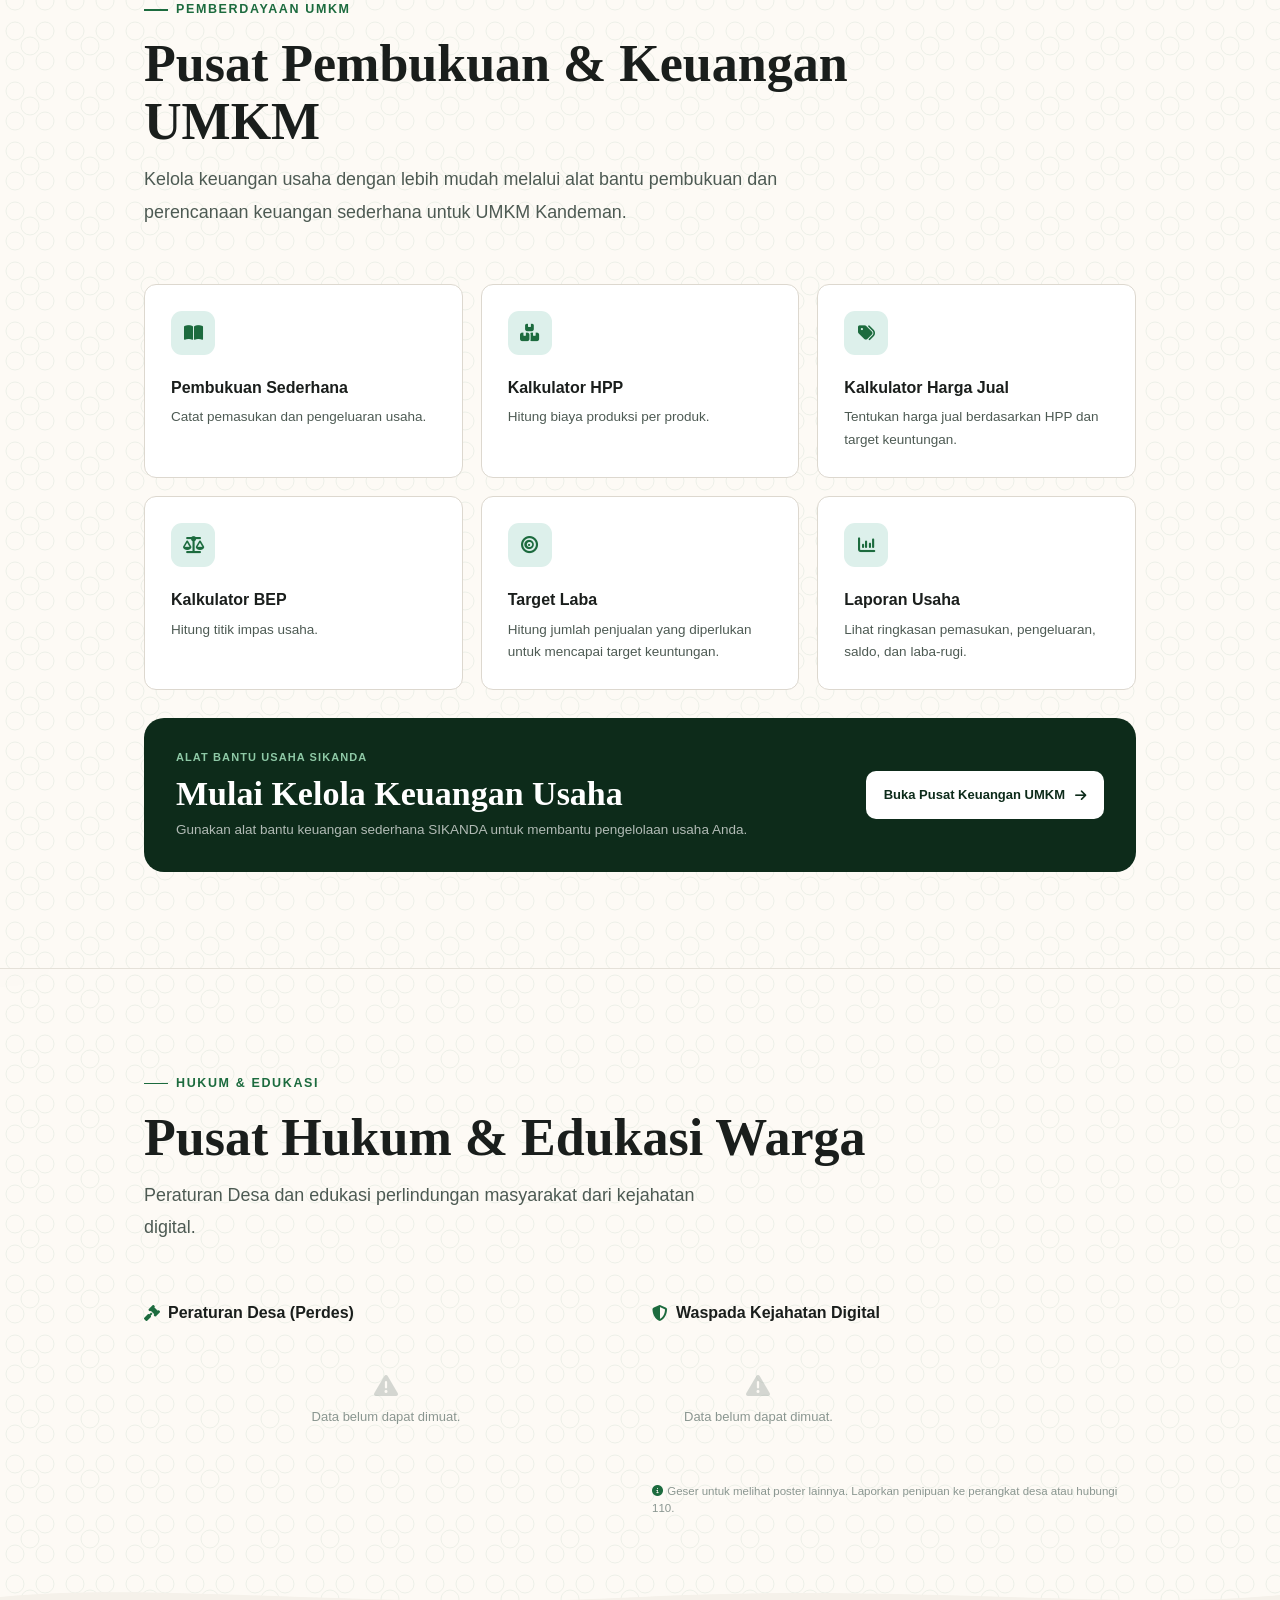
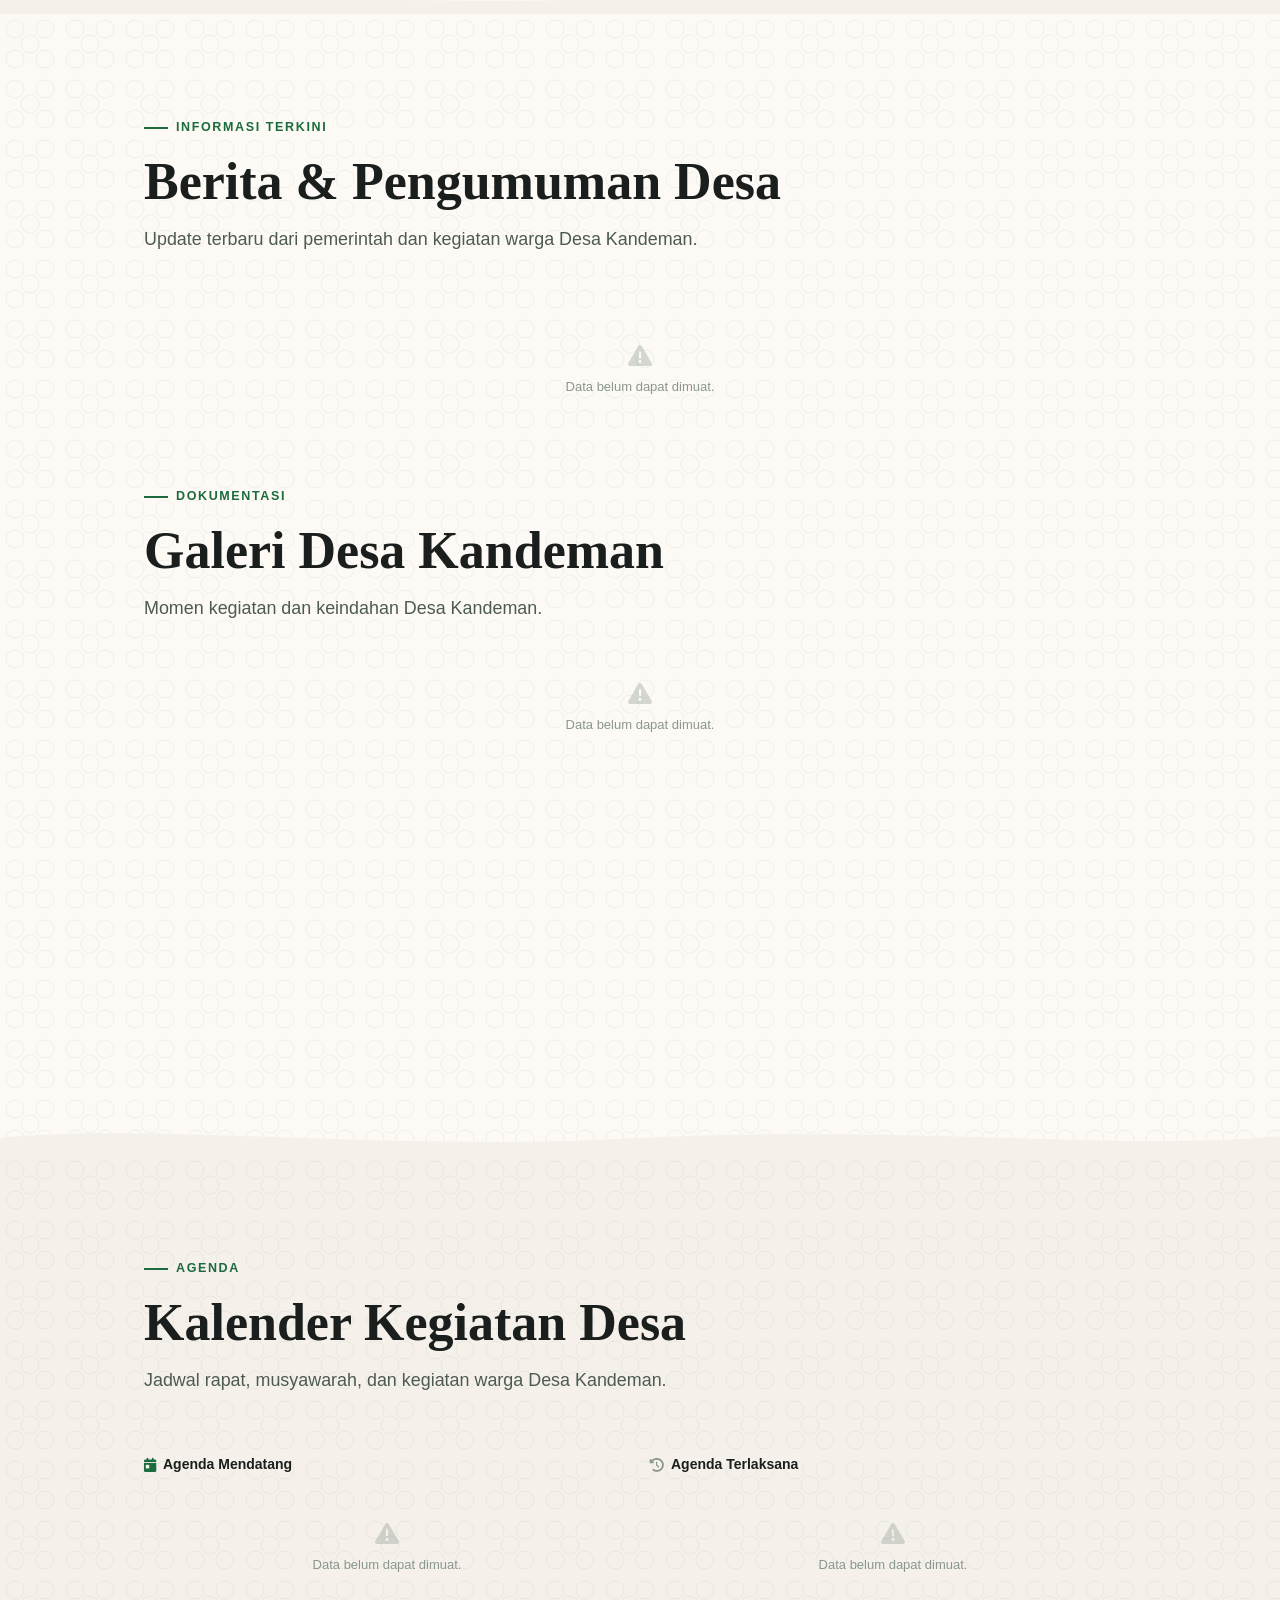
==== commit 2cb77172: "Add files via upload" ====
--- a/Portal Resmi Desa Kandeman/index.html
+++ b/Portal Resmi Desa Kandeman/index.html
@@ -301,7 +301,7 @@
     <div class="hero-stat">
       <div class="hero-stat-icon"><i class="fa-solid fa-ruler-combined"></i></div>
       <div>
-        <div class="hero-stat-val"><span id="hero-luas-wilayah" class="count-up" data-count="0" data-prefix="±" data-suffix=" Ha" data-empty="true">—</span></div>
+        <div class="hero-stat-val"><span id="hero-luas-wilayah">281.7 Ha</span></div>
         <div class="hero-stat-lbl">Luas Wilayah</div>
       </div>
     </div>
@@ -330,7 +330,7 @@
     <div class="hero-stat" aria-hidden="true">
       <div class="hero-stat-icon"><i class="fa-solid fa-ruler-combined"></i></div>
       <div>
-        <div class="hero-stat-val" id="hero-luas-wilayah-duplikat">—</div>
+        <div class="hero-stat-val" id="hero-luas-wilayah-duplikat">281.7 Ha</div>
         <div class="hero-stat-lbl">Luas Wilayah</div>
       </div>
     </div>
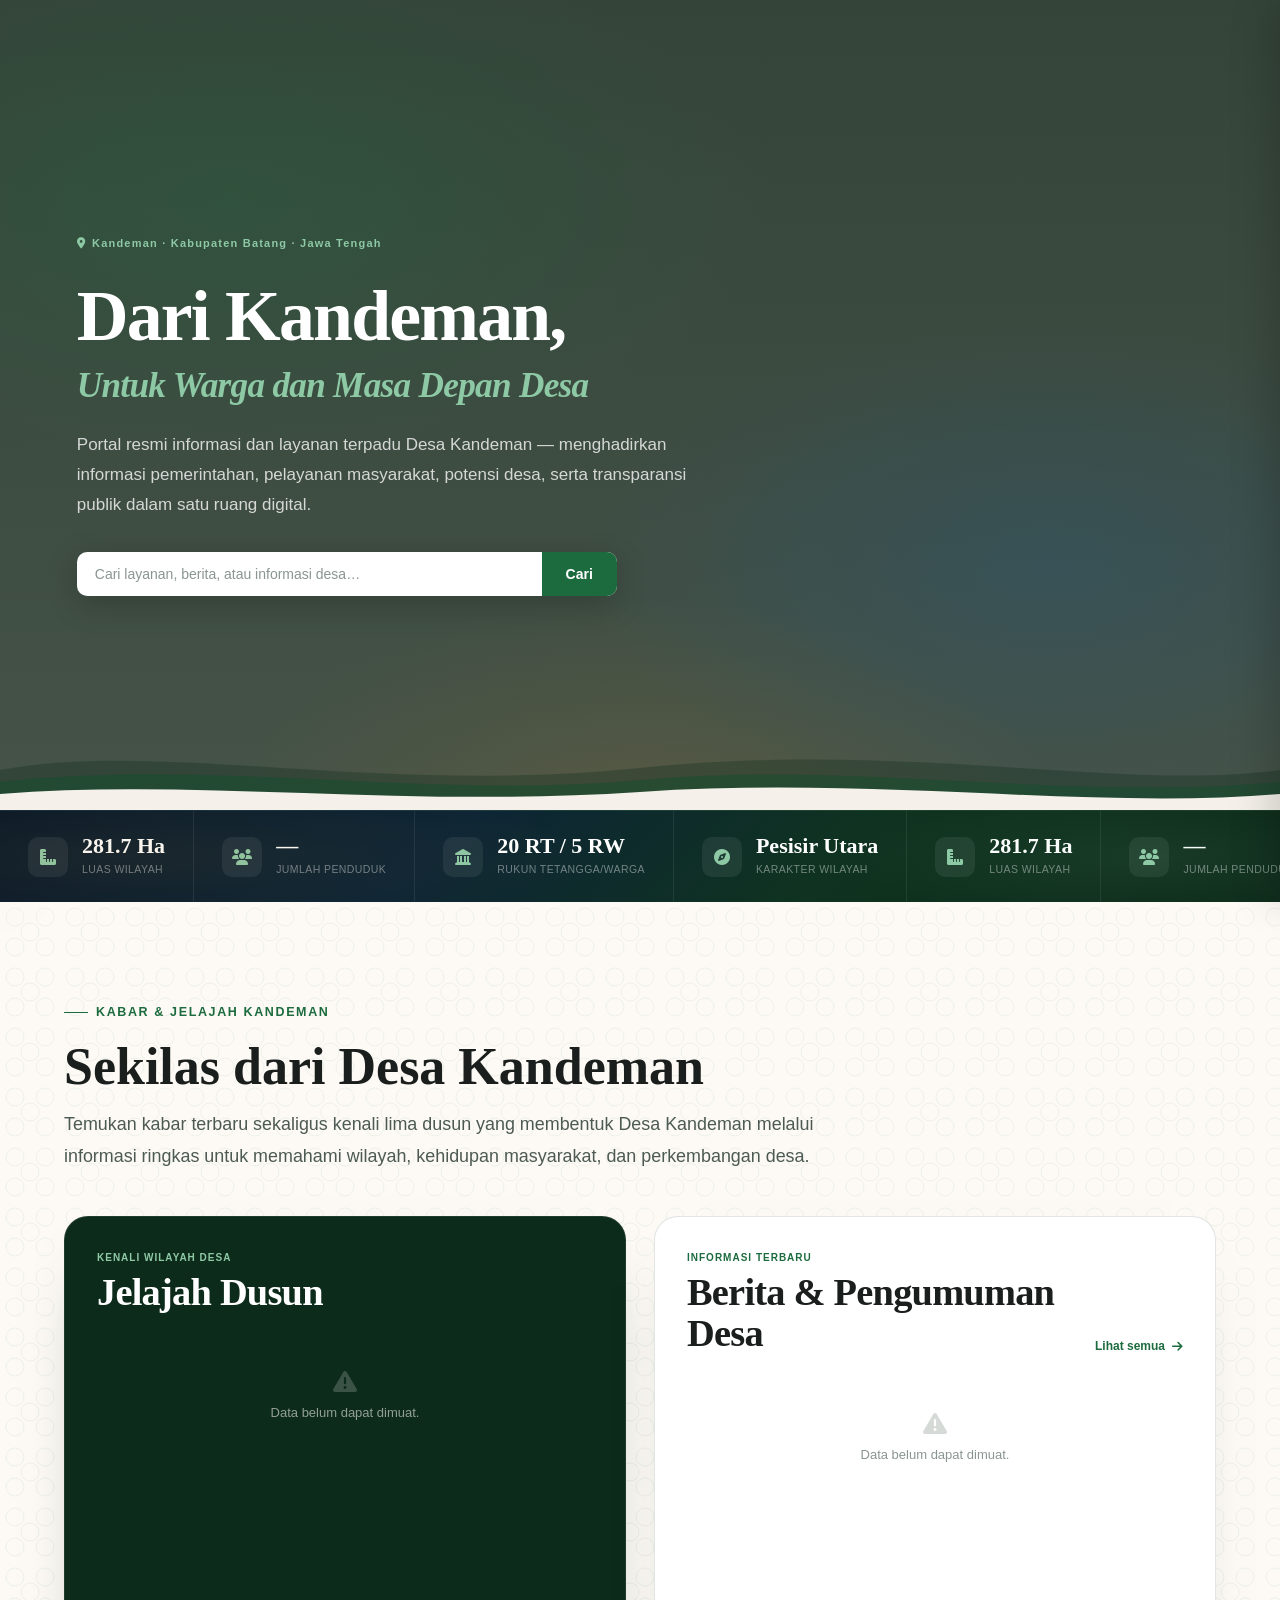
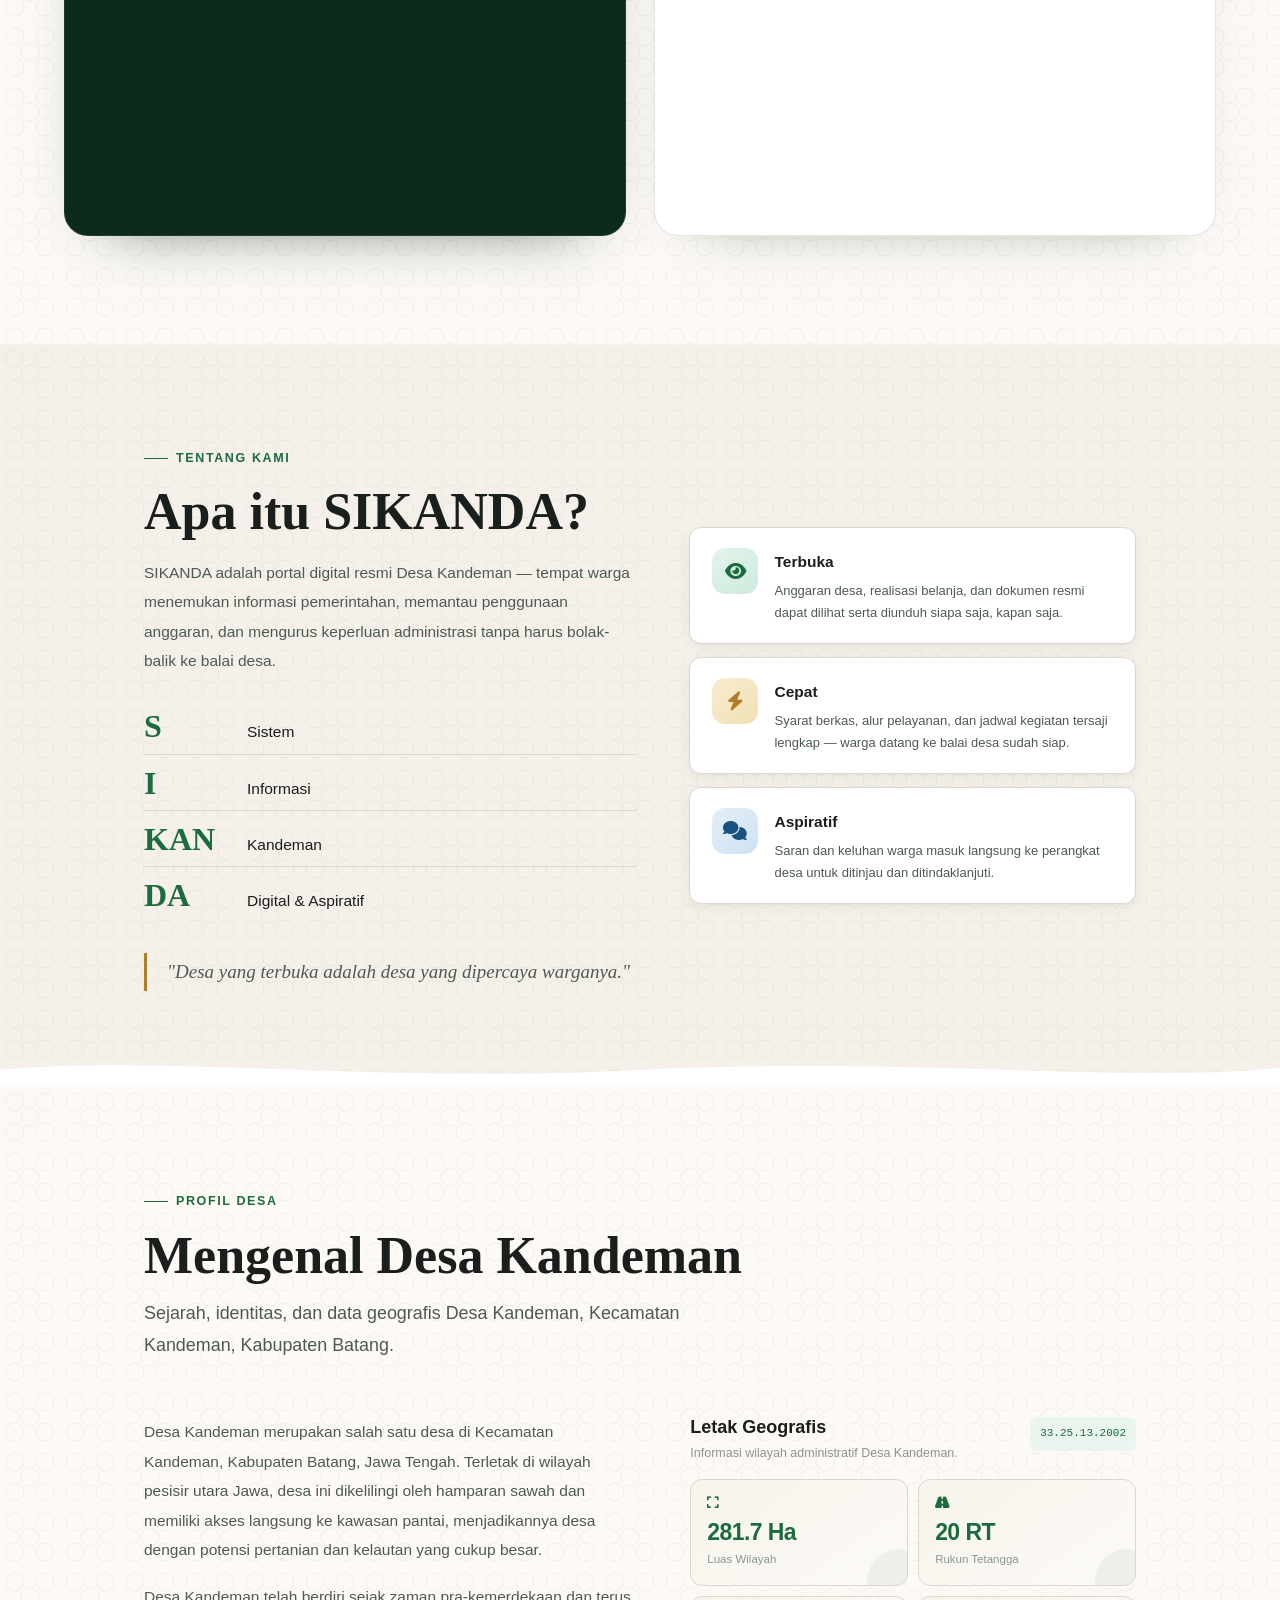
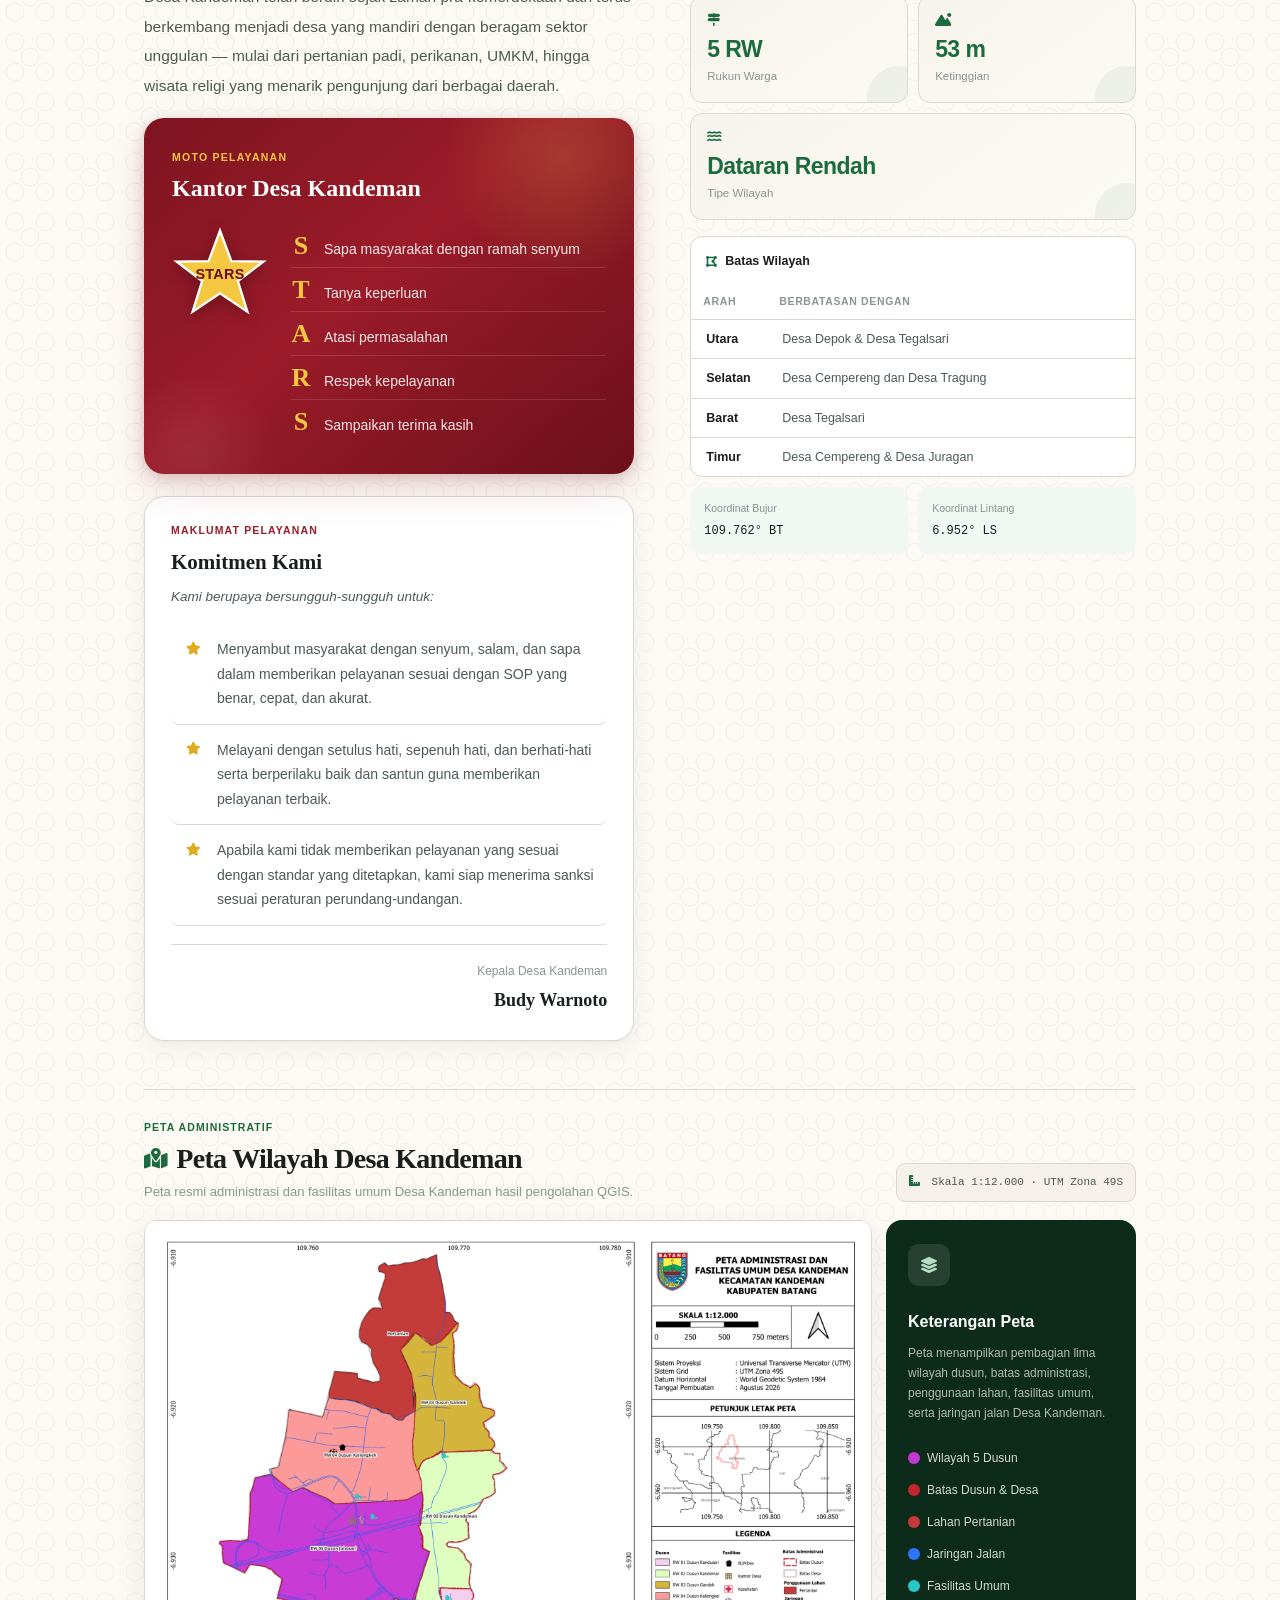
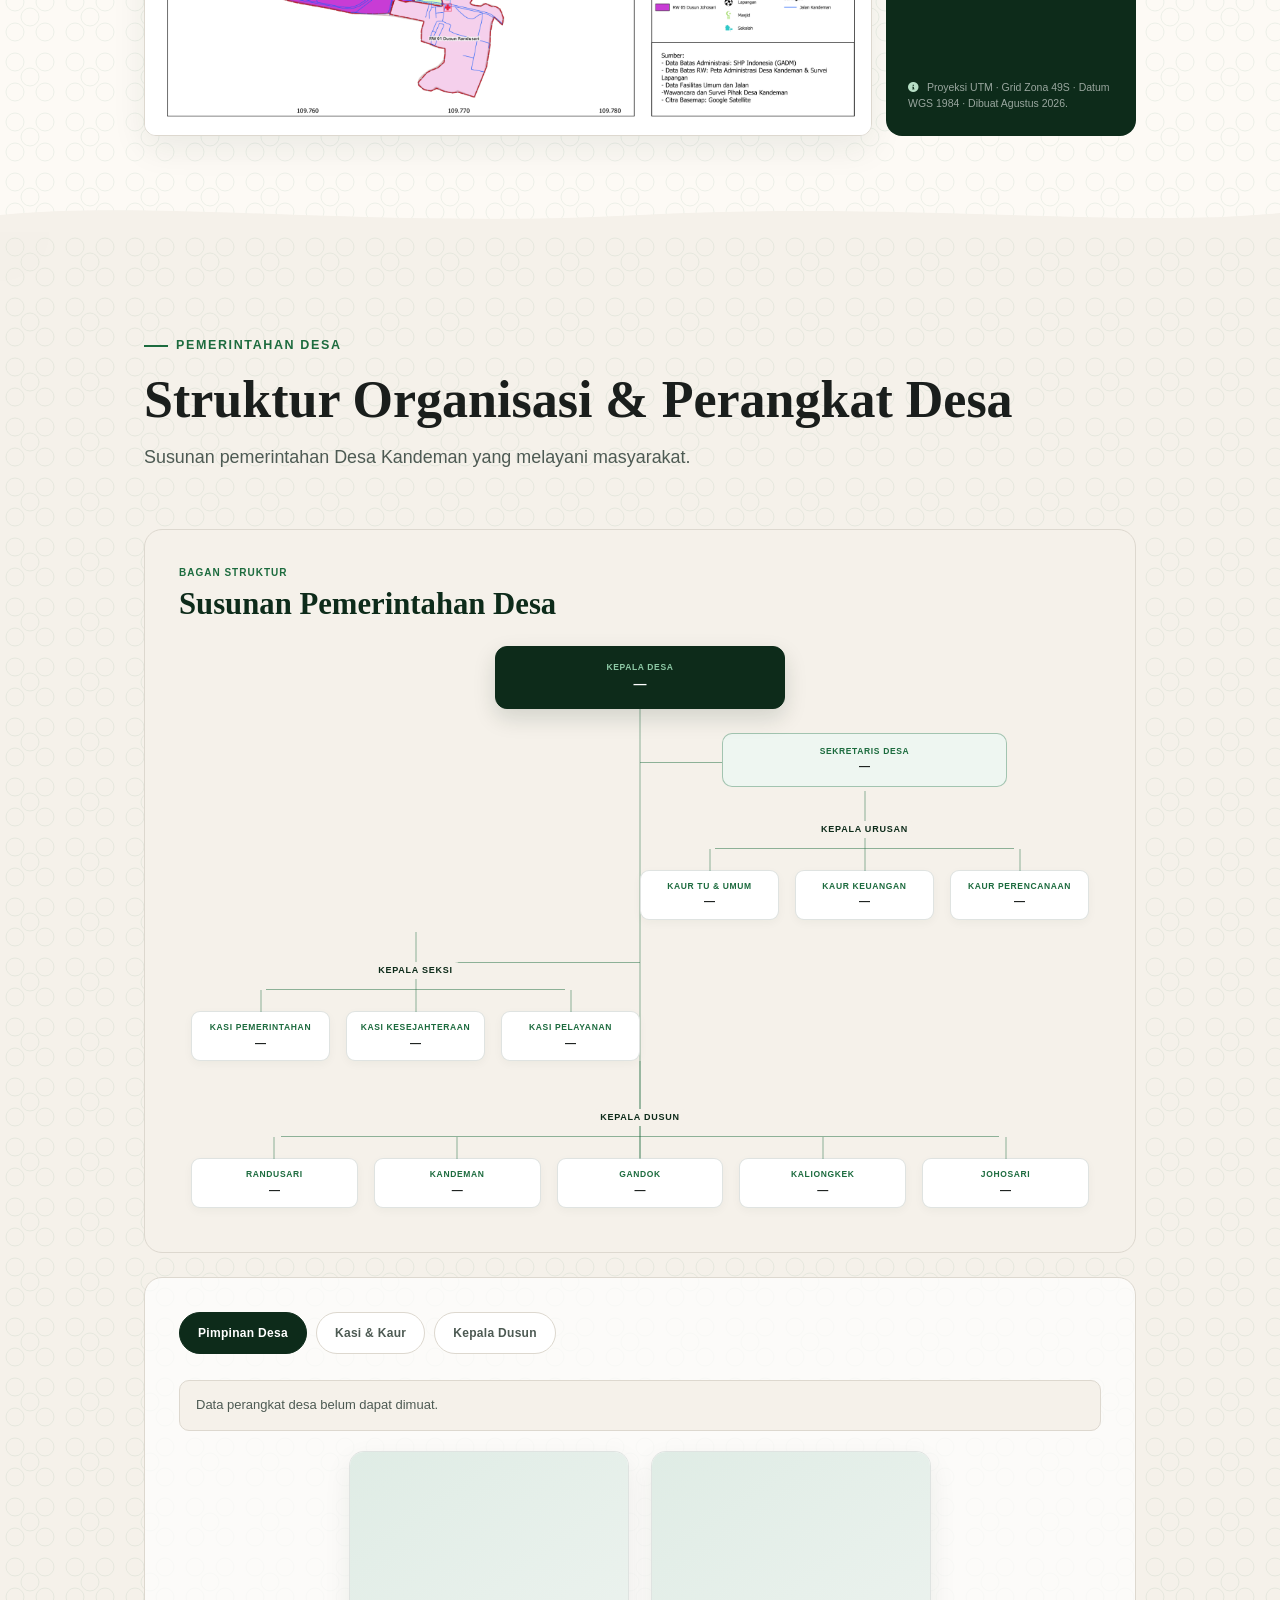
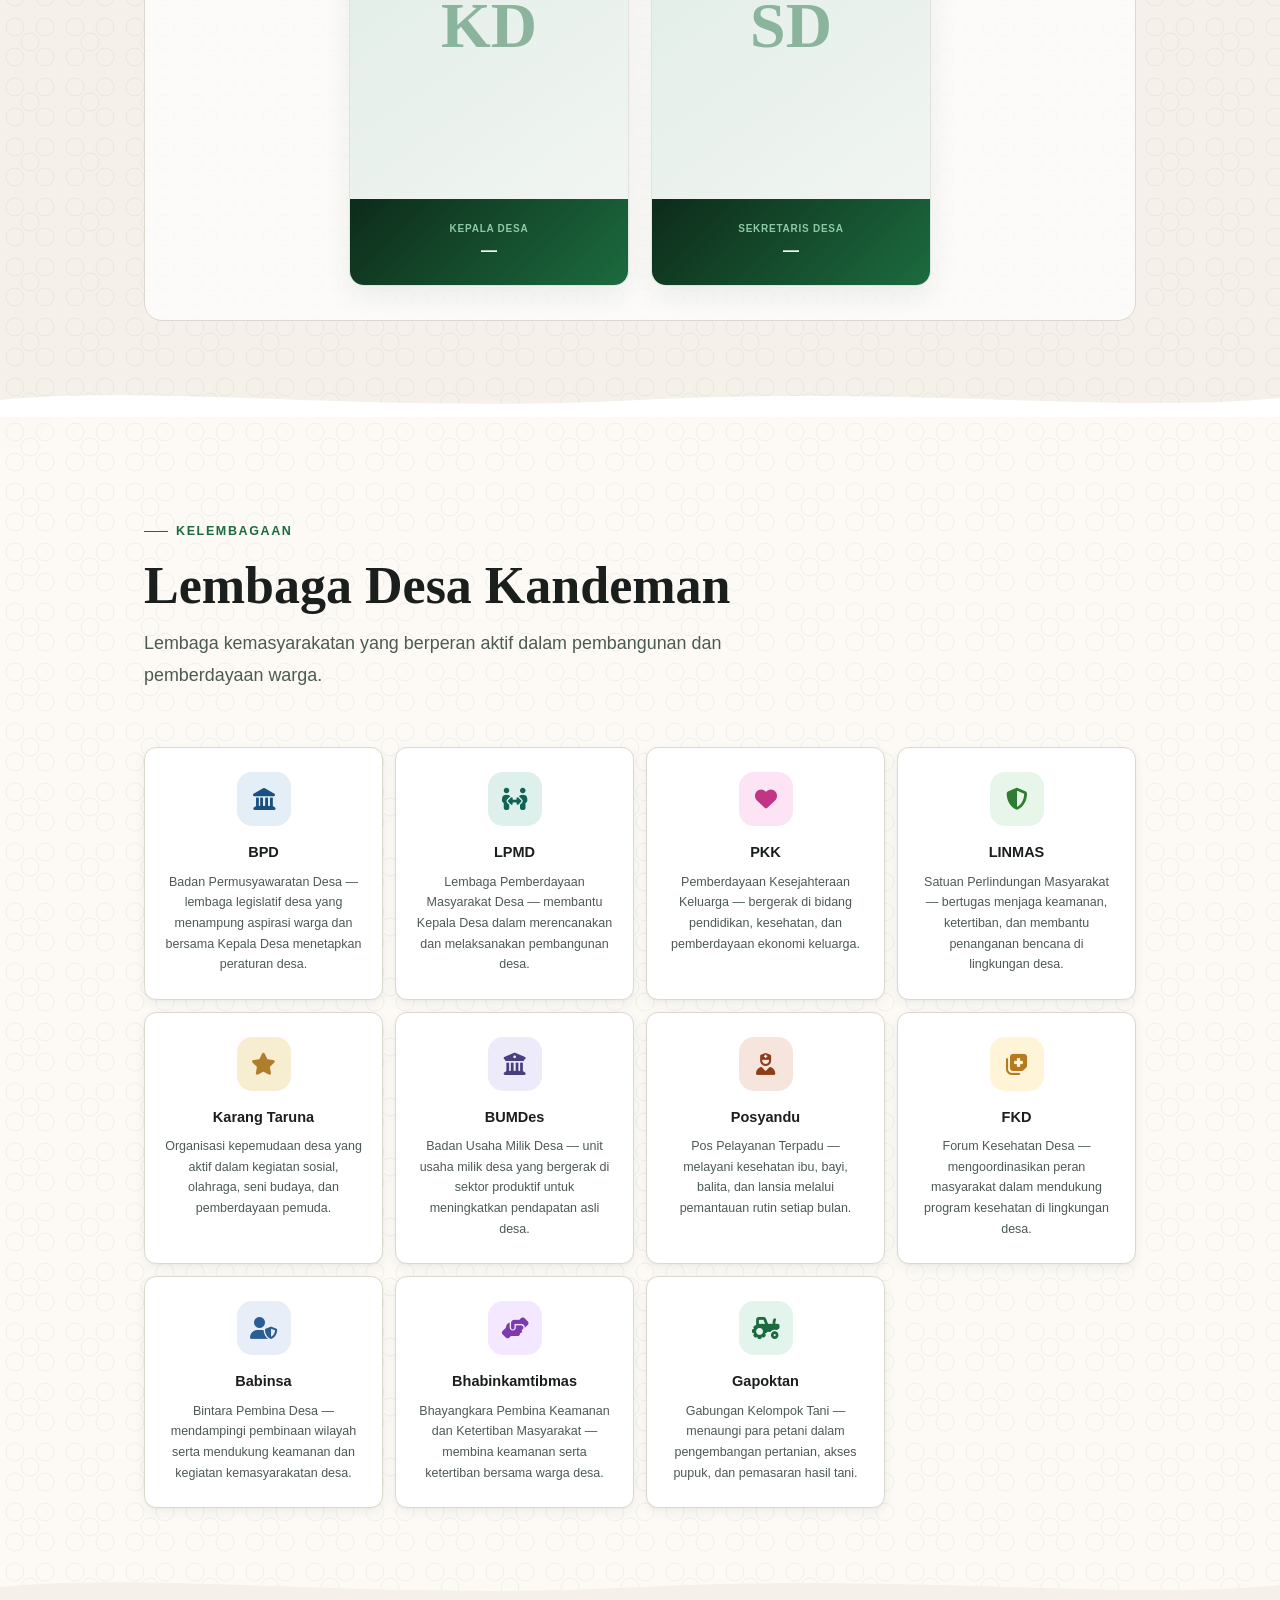
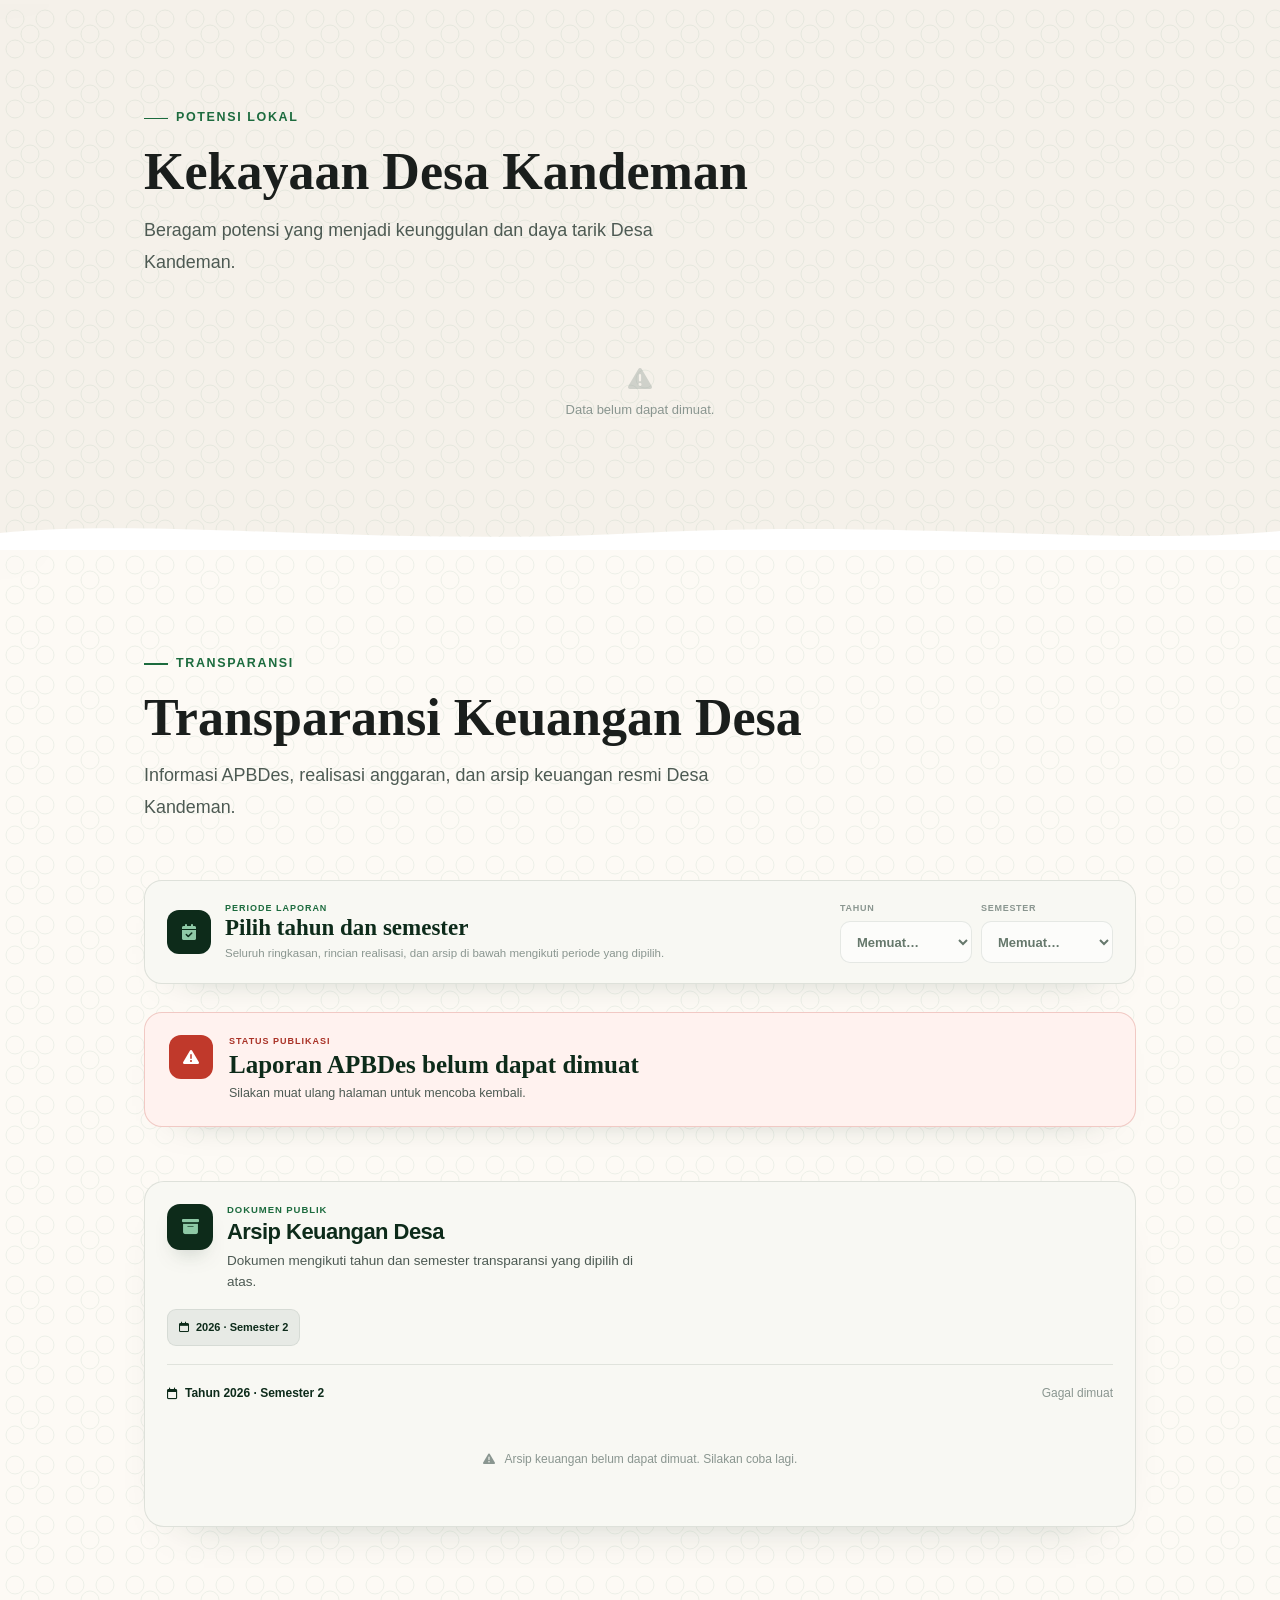
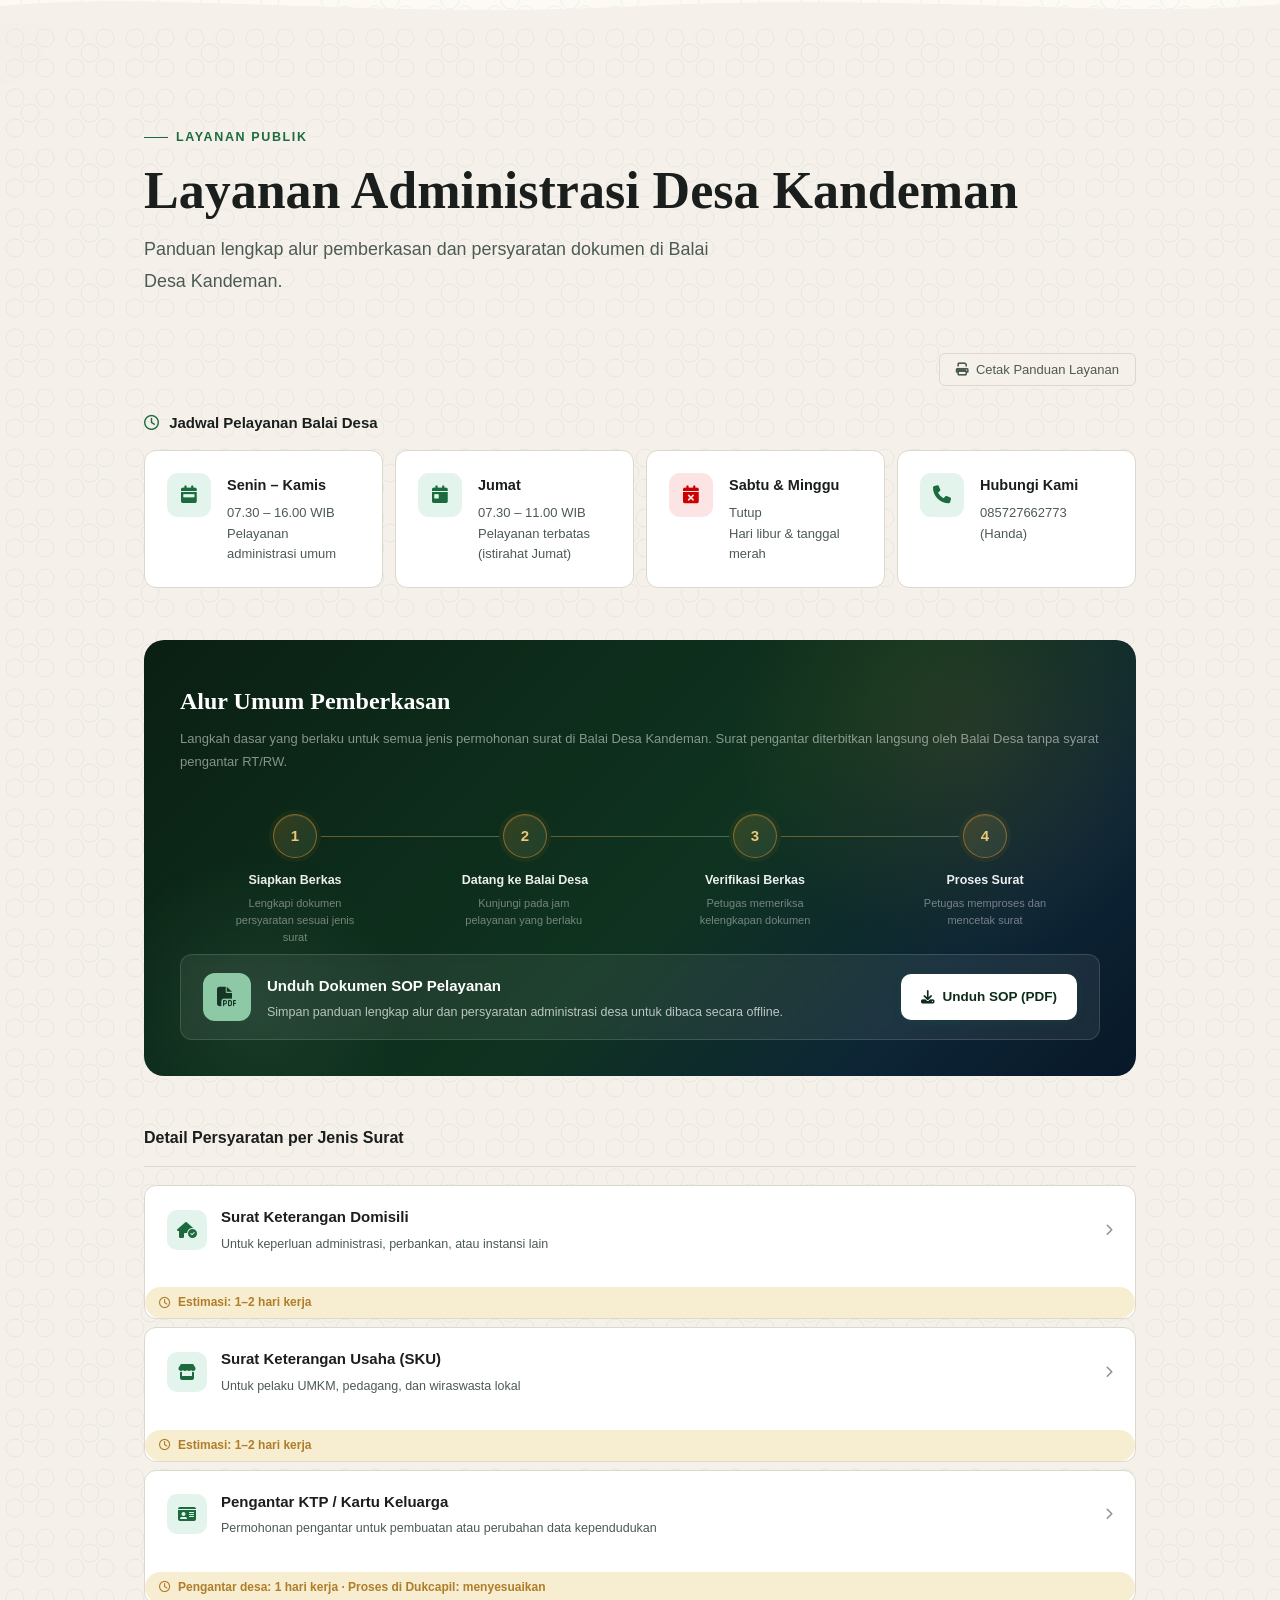
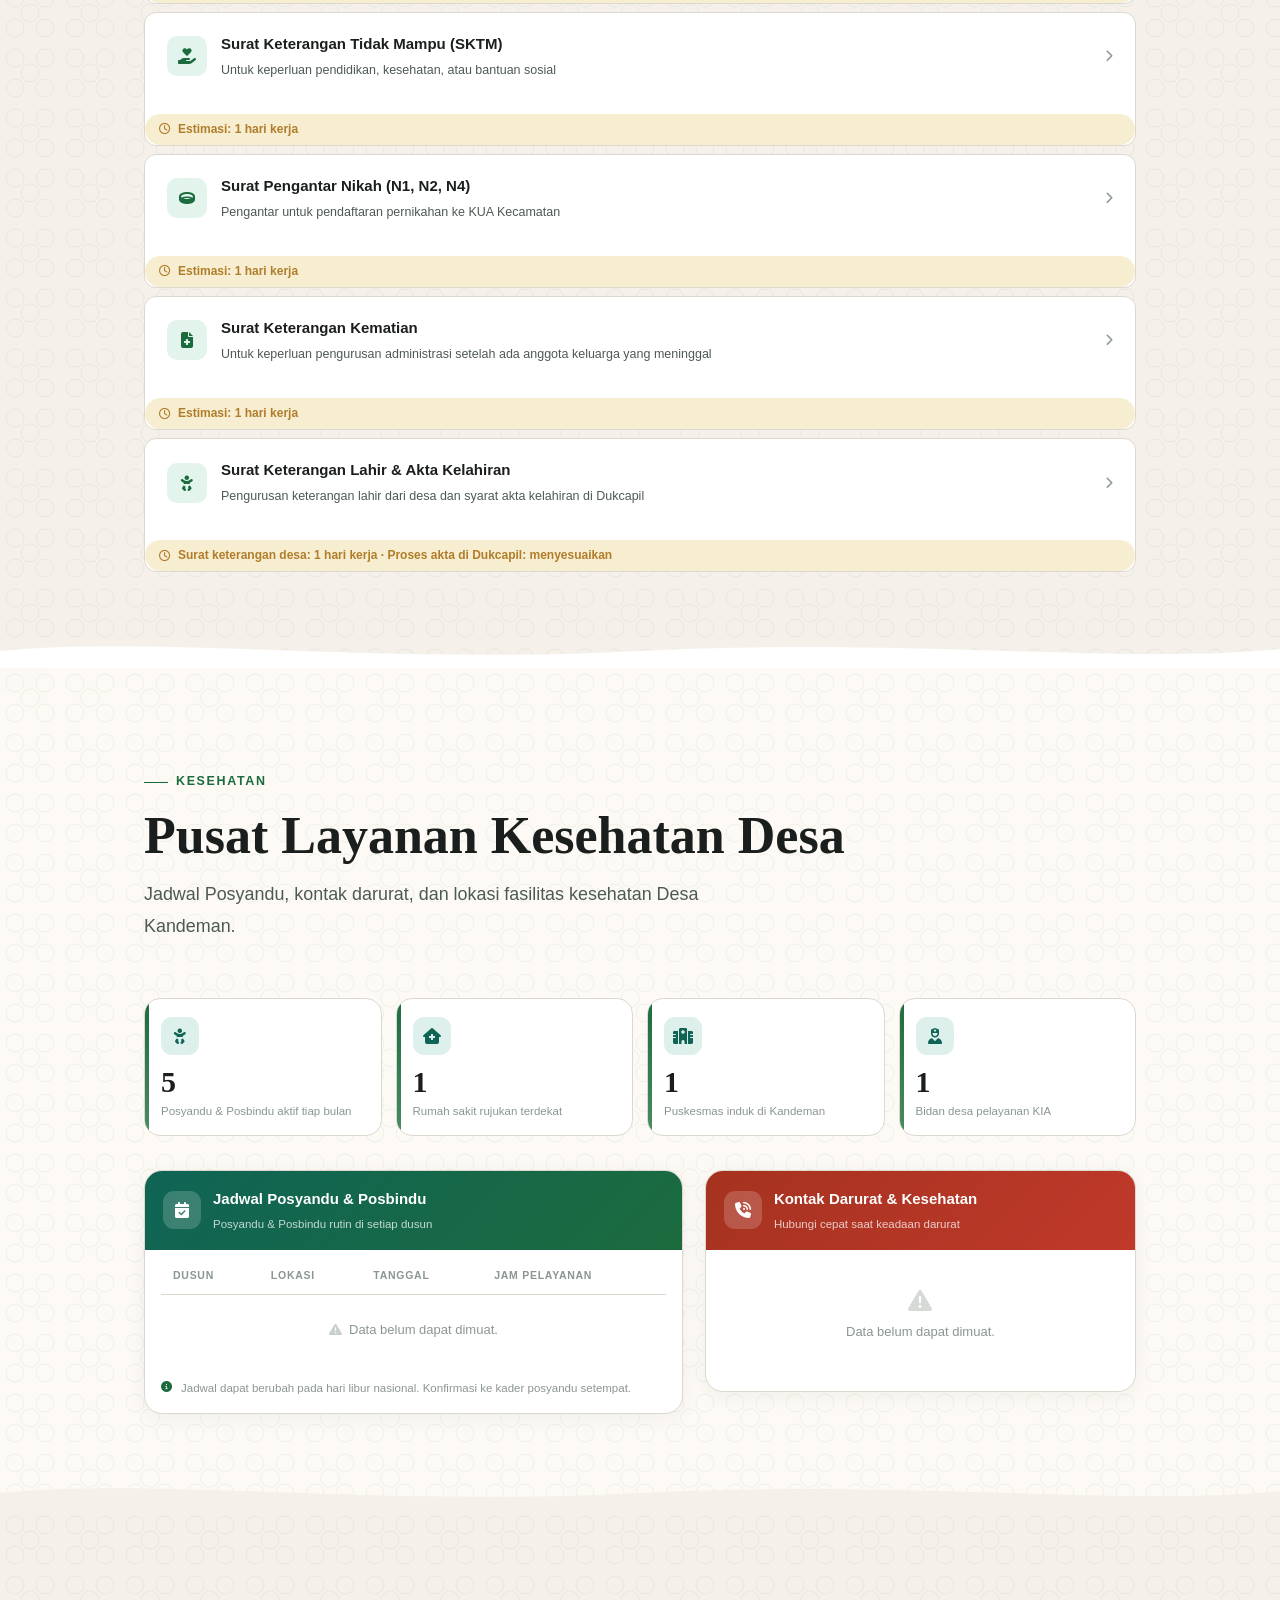
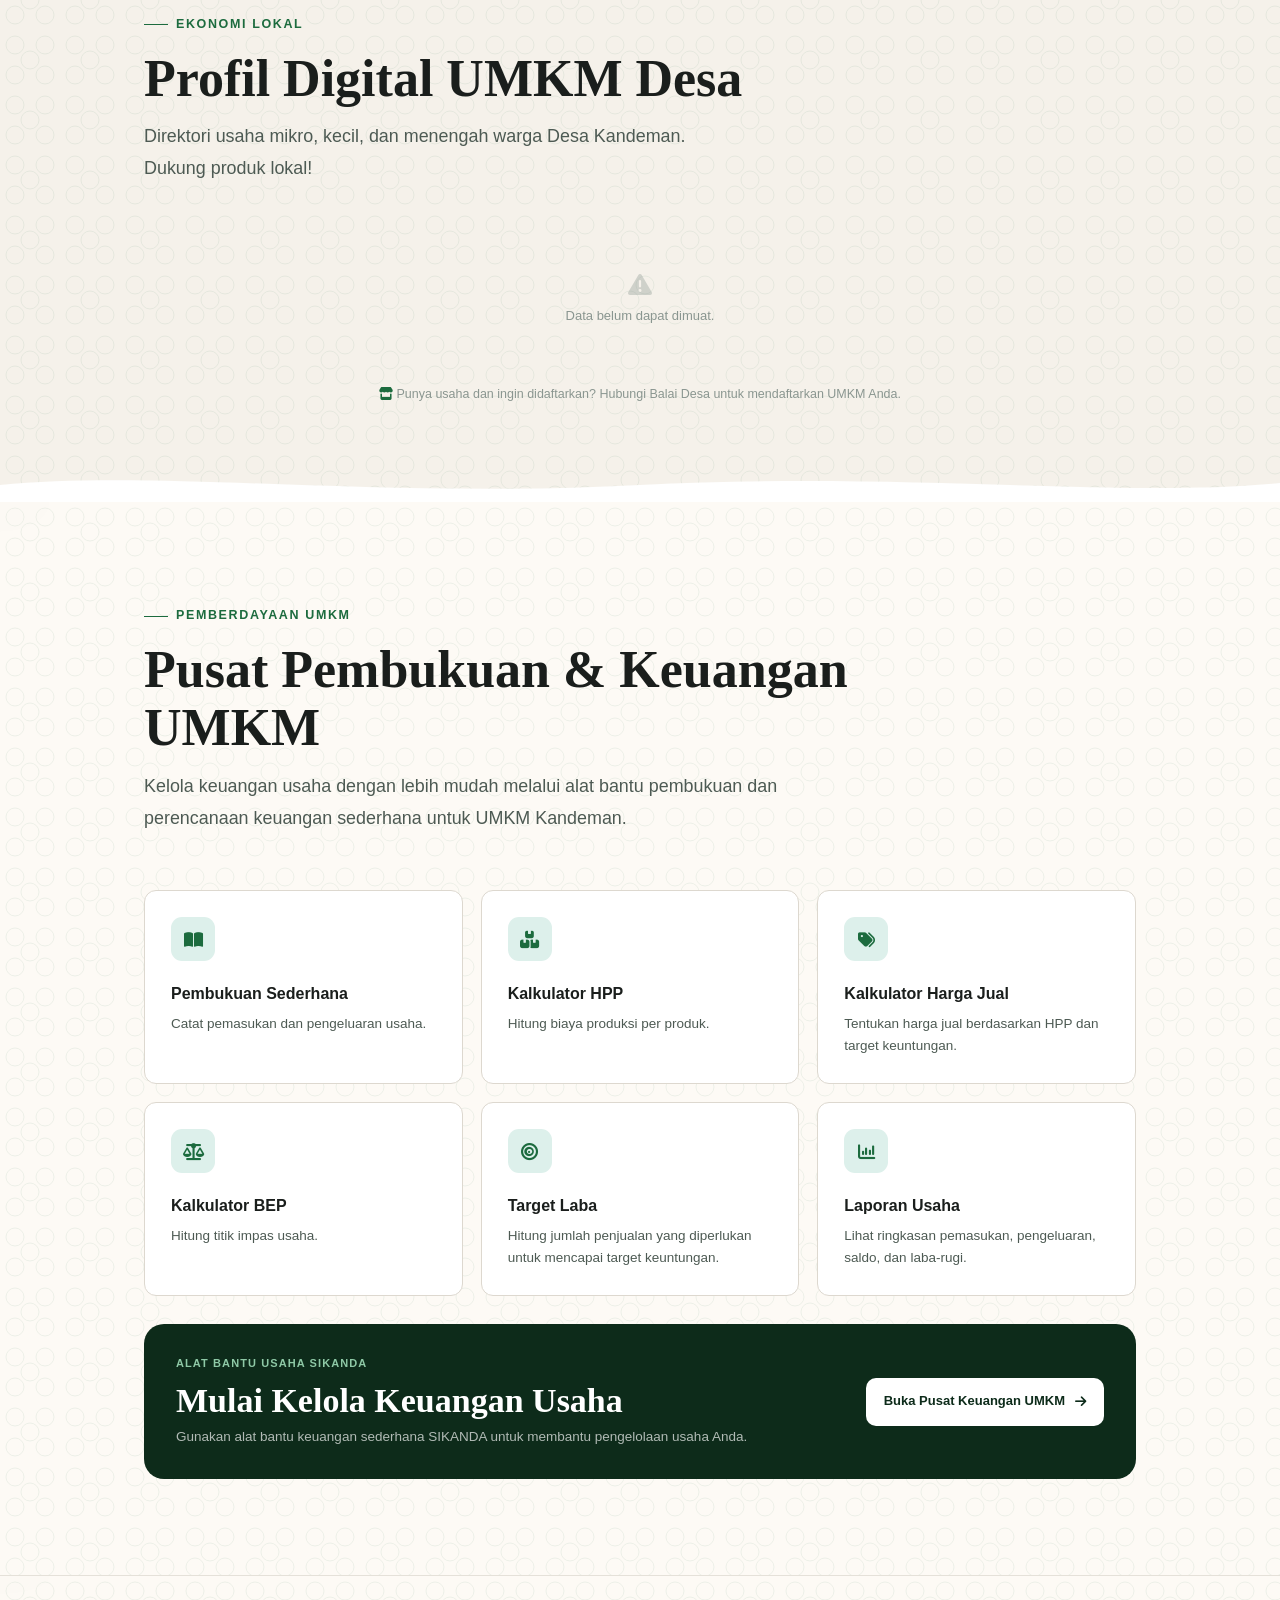
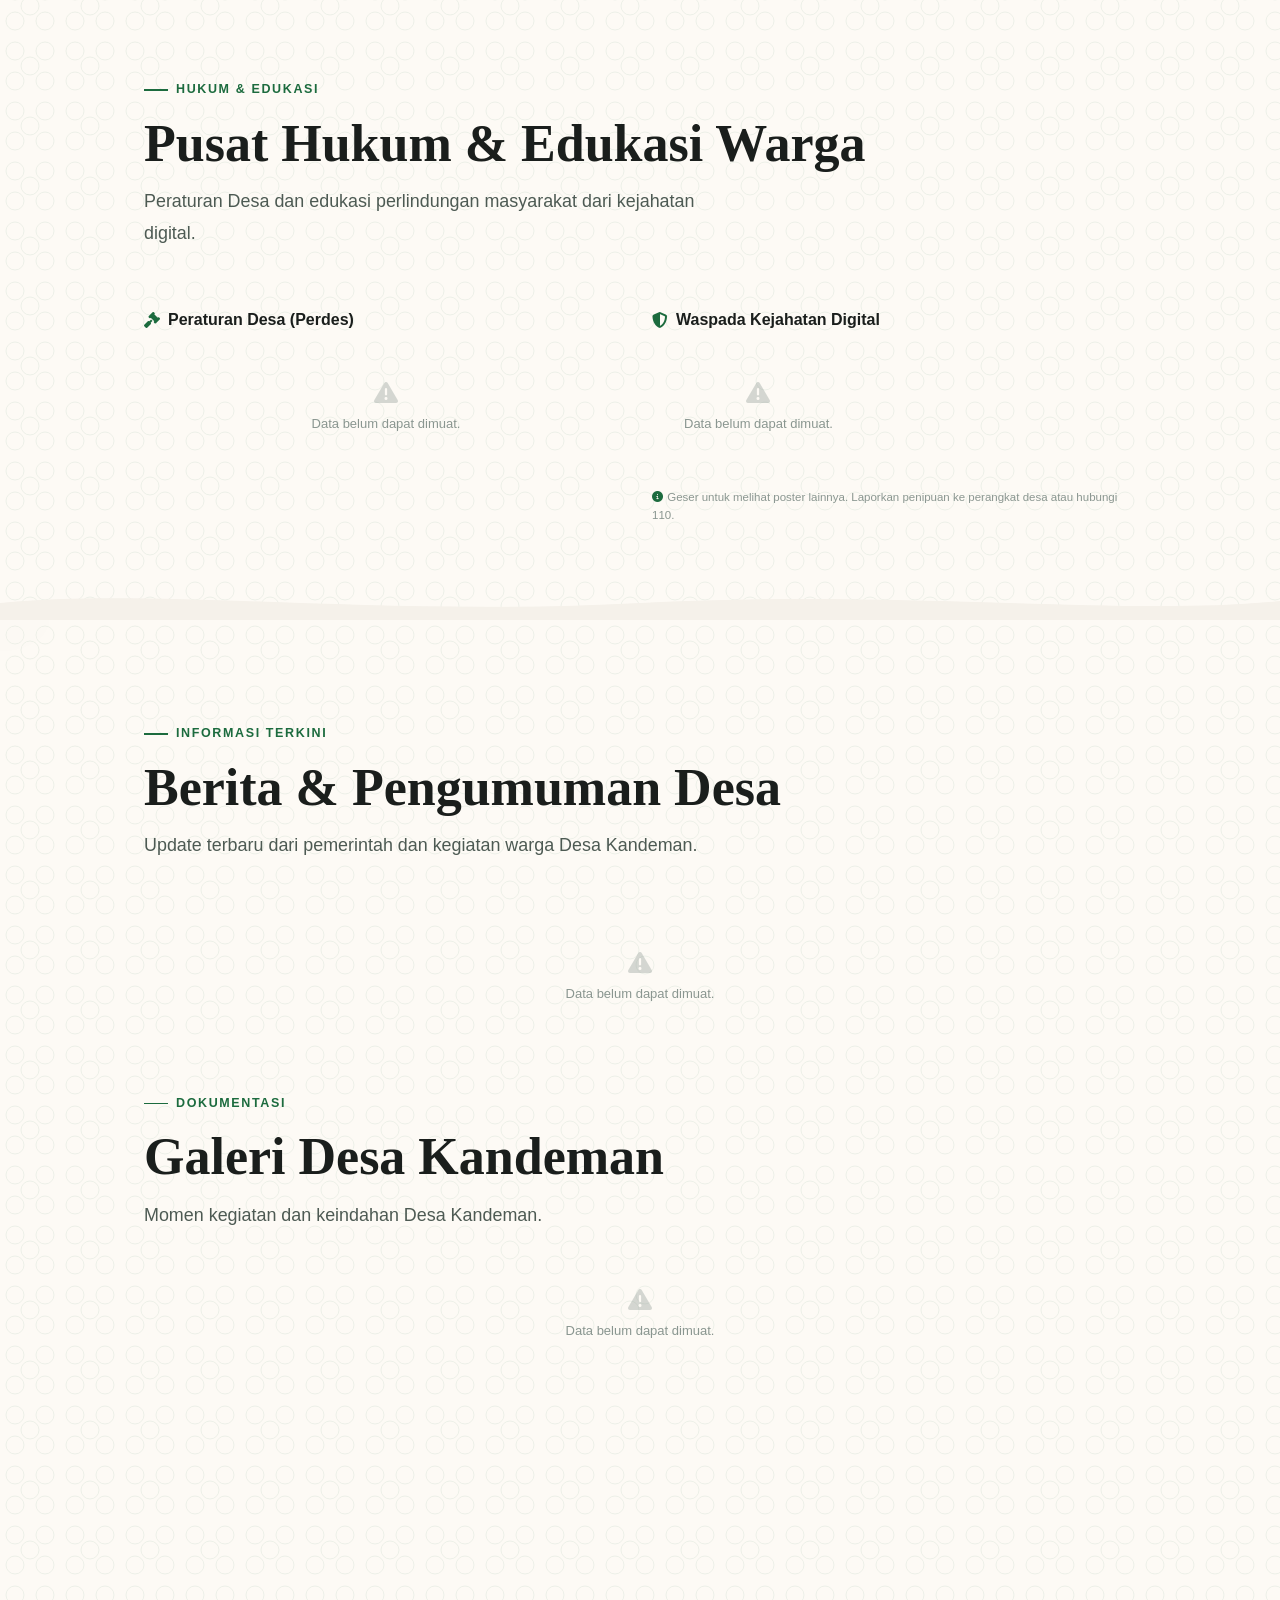
==== commit 6b4d1381: "Add files via upload" ====
--- a/Portal Resmi Desa Kandeman/index.html
+++ b/Portal Resmi Desa Kandeman/index.html
@@ -93,7 +93,7 @@
   }
   </script>
 
-  <link rel="stylesheet" href="assets/css/main.css?v=20260813-transparansi-v32" />
+  <link rel="stylesheet" href="assets/css/main.css?v=20260815-bagan-struktur-v36" />
 </head>
 <body>
 <a href="#beranda" class="skip-link">Lewati ke konten utama</a>
@@ -688,49 +688,55 @@
             <h3 id="org-chart-heading">Susunan Pemerintahan Desa</h3>
           </div>
 
-          <div class="org-tree" aria-label="Bagan hierarki perangkat Desa Kandeman">
-            <article class="org-tree-node org-tree-node-primary">
-              <span>Kepala Desa</span>
-              <strong id="chart-kades-name">–</strong>
-            </article>
-
-            <div class="org-tree-line" aria-hidden="true"></div>
-
-            <article class="org-tree-node org-tree-node-secondary">
-              <span>Sekretaris Desa</span>
-              <strong id="chart-sekdes-name">–</strong>
-            </article>
-
-            <div class="org-tree-line" aria-hidden="true"></div>
-
-            <div class="org-tree-branches">
-              <section class="org-tree-group" aria-labelledby="org-tree-kaur-title">
+          <div class="org-tree org-tree-reference" aria-label="Bagan hierarki perangkat Desa Kandeman">
+            <div class="org-tree-reference-canvas">
+              <article class="org-tree-node org-tree-node-primary org-tree-reference-kades">
+                <span>Kepala Desa</span>
+                <strong id="chart-kades-name">–</strong>
+              </article>
+
+            <div class="org-tree-reference-stage org-tree-reference-stage-sekdes">
+              <article class="org-tree-node org-tree-node-secondary">
+                <span>Sekretaris Desa</span>
+                <strong id="chart-sekdes-name">–</strong>
+              </article>
+            </div>
+
+            <section class="org-tree-reference-stage org-tree-reference-stage-kaur" aria-labelledby="org-tree-kaur-title">
+              <div class="org-tree-reference-inner">
                 <h4 id="org-tree-kaur-title">Kepala Urusan</h4>
-                <article class="org-tree-node"><span>Kaur TU &amp; Umum</span><strong id="chart-kaur-tu-name">–</strong></article>
-                <article class="org-tree-node"><span>Kaur Keuangan</span><strong id="chart-kaur-ku-name">–</strong></article>
-                <article class="org-tree-node"><span>Kaur Perencanaan</span><strong id="chart-kaur-kp-name">–</strong></article>
-              </section>
-
-              <section class="org-tree-group" aria-labelledby="org-tree-kasi-title">
-                <h4 id="org-tree-kasi-title">Kepala Seksi</h4>
-                <article class="org-tree-node"><span>Kasi Pemerintahan</span><strong id="chart-kasi-pm-name">–</strong></article>
-                <article class="org-tree-node"><span>Kasi Kesejahteraan</span><strong id="chart-kasi-ks-name">–</strong></article>
-                <article class="org-tree-node"><span>Kasi Pelayanan</span><strong id="chart-kasi-pl-name">–</strong></article>
-              </section>
-            </div>
-
-            <div class="org-tree-line" aria-hidden="true"></div>
-
-            <section class="org-tree-group org-tree-kadus" aria-labelledby="org-tree-kadus-title">
-              <h4 id="org-tree-kadus-title">Kepala Dusun</h4>
-              <div class="org-tree-kadus-grid">
-                <article class="org-tree-node"><span>Randusari</span><strong id="chart-kadus1-name">–</strong></article>
-                <article class="org-tree-node"><span>Kandeman</span><strong id="chart-kadus2-name">–</strong></article>
-                <article class="org-tree-node"><span>Gandok</span><strong id="chart-kadus3-name">–</strong></article>
-                <article class="org-tree-node"><span>Kaliongkek</span><strong id="chart-kadus4-name">–</strong></article>
-                <article class="org-tree-node"><span>Johosari</span><strong id="chart-kadus5-name">–</strong></article>
+                <div class="org-tree-reference-branch org-tree-reference-branch-three">
+                  <article class="org-tree-node"><span>Kaur TU &amp; Umum</span><strong id="chart-kaur-tu-name">–</strong></article>
+                  <article class="org-tree-node"><span>Kaur Keuangan</span><strong id="chart-kaur-ku-name">–</strong></article>
+                  <article class="org-tree-node"><span>Kaur Perencanaan</span><strong id="chart-kaur-kp-name">–</strong></article>
+                </div>
               </div>
             </section>
+
+            <section class="org-tree-reference-stage org-tree-reference-stage-kasi" aria-labelledby="org-tree-kasi-title">
+              <div class="org-tree-reference-inner">
+                <h4 id="org-tree-kasi-title">Kepala Seksi</h4>
+                <div class="org-tree-reference-branch org-tree-reference-branch-three">
+                  <article class="org-tree-node"><span>Kasi Pemerintahan</span><strong id="chart-kasi-pm-name">–</strong></article>
+                  <article class="org-tree-node"><span>Kasi Kesejahteraan</span><strong id="chart-kasi-ks-name">–</strong></article>
+                  <article class="org-tree-node"><span>Kasi Pelayanan</span><strong id="chart-kasi-pl-name">–</strong></article>
+                </div>
+              </div>
+            </section>
+
+            <section class="org-tree-reference-stage org-tree-reference-stage-kadus" aria-labelledby="org-tree-kadus-title">
+              <div class="org-tree-reference-inner">
+                <h4 id="org-tree-kadus-title">Kepala Dusun</h4>
+                <div class="org-tree-reference-branch org-tree-reference-branch-five">
+                  <article class="org-tree-node"><span>Randusari</span><strong id="chart-kadus1-name">–</strong></article>
+                  <article class="org-tree-node"><span>Kandeman</span><strong id="chart-kadus2-name">–</strong></article>
+                  <article class="org-tree-node"><span>Gandok</span><strong id="chart-kadus3-name">–</strong></article>
+                  <article class="org-tree-node"><span>Kaliongkek</span><strong id="chart-kadus4-name">–</strong></article>
+                  <article class="org-tree-node"><span>Johosari</span><strong id="chart-kadus5-name">–</strong></article>
+                </div>
+              </div>
+            </section>
+            </div>
           </div>
         </aside>
 
--- a/Portal Resmi Desa Kandeman/assets/css/main.css
+++ b/Portal Resmi Desa Kandeman/assets/css/main.css
@@ -1407,8 +1407,8 @@
     ══════════════════════════════════════ */
     .org-layout {
       display: grid;
-      grid-template-columns: minmax(350px, .78fr) minmax(0, 1.42fr);
-      gap: 18px;
+      grid-template-columns: minmax(0, 1fr);
+      gap: 24px;
       align-items: start;
     }
     .org-chart-panel,
@@ -1434,19 +1434,25 @@
       font-size: clamp(24px, 2.4vw, 32px); line-height: 1.05;
     }
     .org-tree {
-      display: flex; flex-direction: column; align-items: center;
       width: 100%;
     }
-    .org-tree-line {
-      width: 1px; height: 22px; flex: 0 0 22px;
-      background: rgba(28,107,62,.42);
+    .org-tree-reference { max-width: 1080px; margin-inline: auto; }
+    .org-tree-reference-canvas {
+      --org-line: rgba(28,107,62,.48);
+      position: relative; isolation: isolate;
+      width: 100%; padding: 2px clamp(2px, 1vw, 12px) 10px;
+    }
+    .org-tree-reference-canvas::before {
+      content: ''; position: absolute; z-index: 0;
+      top: 62px; bottom: 58px; left: 50%; width: 1px;
+      background: var(--org-line); transform: translateX(-.5px);
     }
     .org-tree-node {
+      position: relative; z-index: 2;
       width: 100%; min-width: 0; padding: 10px 11px;
       border: 1px solid rgba(13,43,26,.13); border-radius: 10px;
       background: #fff; text-align: center;
     }
-    .org-tree > .org-tree-node { width: min(100%, 230px); }
     .org-tree-node span {
       display: block; margin-bottom: 3px;
       color: var(--emerald); font-size: 8.5px; line-height: 1.25;
@@ -1463,39 +1469,84 @@
     .org-tree-node-primary span { color: var(--mint); }
     .org-tree-node-primary strong { color: #fff; font-size: 13px; }
     .org-tree-node-secondary { border-color: rgba(28,107,62,.36); background: #eef6f1; }
-    .org-tree-branches {
-      position: relative; display: grid; grid-template-columns: repeat(2, minmax(0, 1fr));
-      gap: 12px; width: 100%; padding-top: 14px;
-    }
-    .org-tree-branches::before {
-      content: ''; position: absolute; top: 0; left: 25%; right: 25%;
-      height: 1px; background: rgba(28,107,62,.42);
-    }
-    .org-tree-group {
-      position: relative; padding: 13px 10px 10px;
-      border: 1px solid rgba(13,43,26,.1); border-radius: 12px;
-      background: rgba(255,255,255,.68);
-    }
-    .org-tree-branches .org-tree-group::before {
-      content: ''; position: absolute; top: -14px; left: 50%;
-      width: 1px; height: 14px; background: rgba(28,107,62,.42);
-    }
-    .org-tree-group h4 {
-      margin: 0 0 9px; color: var(--forest); text-align: center;
+
+    .org-tree-reference-kades {
+      width: min(100%, 290px); margin-inline: auto;
+      padding-block: 15px; border-radius: 12px;
+    }
+    .org-tree-reference-stage {
+      position: relative; z-index: 1;
+      display: grid; grid-template-columns: repeat(2, minmax(0, 1fr));
+      width: 100%;
+    }
+    .org-tree-reference-stage-sekdes {
+      min-height: 84px; padding-top: 24px;
+    }
+    .org-tree-reference-stage-sekdes::before {
+      content: ''; position: absolute; z-index: 0;
+      top: 53px; left: 50%; right: 25%; height: 1px;
+      background: var(--org-line);
+    }
+    .org-tree-reference-stage-sekdes .org-tree-node {
+      grid-column: 2; align-self: start; justify-self: center;
+      width: min(82%, 285px); padding-block: 12px;
+    }
+    .org-tree-reference-inner {
+      position: relative; z-index: 1; min-width: 0;
+    }
+    .org-tree-reference-inner::before {
+      content: ''; position: absolute; z-index: 0;
+      top: -30px; left: 50%; width: 1px; height: 58px;
+      background: var(--org-line); transform: translateX(-.5px);
+    }
+    .org-tree-reference-stage h4 {
+      position: relative; z-index: 2;
+      width: max-content; max-width: 100%; margin: 0 auto 10px;
+      padding: 3px 10px; border-radius: 999px;
+      color: var(--forest); text-align: center; background: var(--cream);
       font-size: 9px; line-height: 1.25; font-weight: 700;
       letter-spacing: .085em; text-transform: uppercase;
     }
-    .org-tree-group .org-tree-node {
-      padding: 8px 7px; border-radius: 8px;
+    .org-tree-reference-stage-kaur { margin-top: 28px; }
+    .org-tree-reference-stage-kaur .org-tree-reference-inner { grid-column: 2; }
+    .org-tree-reference-stage-kasi { margin-top: 42px; }
+    .org-tree-reference-stage-kasi::before {
+      content: ''; position: absolute; z-index: 0;
+      top: 0; left: 25%; right: 50%; height: 1px;
+      background: var(--org-line);
+    }
+    .org-tree-reference-stage-kasi .org-tree-reference-inner { grid-column: 1; }
+    .org-tree-reference-stage-kadus { margin-top: 48px; }
+    .org-tree-reference-stage-kadus .org-tree-reference-inner { grid-column: 1 / -1; }
+    .org-tree-reference-stage-kadus .org-tree-reference-inner::before {
+      top: -48px; height: 76px;
+    }
+    .org-tree-reference-branch {
+      position: relative; z-index: 1;
+      display: grid; gap: clamp(8px, 1.35vw, 16px);
+      padding-top: 22px;
+    }
+    .org-tree-reference-branch::before {
+      content: ''; position: absolute; z-index: 0;
+      top: 0; height: 1px; background: var(--org-line);
+    }
+    .org-tree-reference-branch-three {
+      grid-template-columns: repeat(3, minmax(0, 1fr));
+    }
+    .org-tree-reference-branch-three::before { left: 16.666%; right: 16.666%; }
+    .org-tree-reference-branch-five {
+      grid-template-columns: repeat(5, minmax(0, 1fr));
+    }
+    .org-tree-reference-branch-five::before { left: 10%; right: 10%; }
+    .org-tree-reference-branch .org-tree-node {
+      padding: 10px 8px; border-radius: 9px;
       box-shadow: 0 3px 10px rgba(13,43,26,.04);
     }
-    .org-tree-group .org-tree-node + .org-tree-node { margin-top: 7px; }
-    .org-tree-kadus { width: 100%; padding: 13px 10px 10px; }
-    .org-tree-kadus-grid {
-      display: grid; grid-template-columns: repeat(2, minmax(0, 1fr)); gap: 7px;
-    }
-    .org-tree-kadus-grid .org-tree-node + .org-tree-node { margin-top: 0; }
-    .org-tree-kadus-grid .org-tree-node:last-child { grid-column: 1 / -1; }
+    .org-tree-reference-branch .org-tree-node::before {
+      content: ''; position: absolute; z-index: -1;
+      bottom: 100%; left: 50%; width: 1px; height: 22px;
+      background: var(--org-line); transform: translateX(-.5px);
+    }
     .org-tabs {
       display: flex; flex-wrap: wrap; gap: 9px;
       margin-bottom: 26px;
@@ -1567,11 +1618,35 @@
       text-wrap: balance;
     }
     .org-card-leader .org-card-caption { background: linear-gradient(135deg, var(--forest), var(--emerald)); }
-    @media (max-width: 1080px) {
-      .org-layout { grid-template-columns: 1fr; }
-      .org-tree { max-width: 680px; margin-inline: auto; }
-      .org-tree-kadus-grid { grid-template-columns: repeat(5, minmax(0, 1fr)); }
-      .org-tree-kadus-grid .org-tree-node:last-child { grid-column: auto; }
+    @media (max-width: 900px) {
+      .org-tree-reference { max-width: 680px; }
+      .org-tree-reference-canvas { padding-inline: 0; }
+      .org-tree-reference-canvas::before { top: 62px; bottom: 54px; }
+      .org-tree-reference-stage { grid-template-columns: minmax(0, 1fr); }
+      .org-tree-reference-stage-sekdes { min-height: 78px; padding-top: 20px; }
+      .org-tree-reference-stage-sekdes::before { display: none; }
+      .org-tree-reference-stage-sekdes .org-tree-node {
+        grid-column: 1; width: min(100%, 290px);
+      }
+      .org-tree-reference-stage-kaur,
+      .org-tree-reference-stage-kasi,
+      .org-tree-reference-stage-kadus { margin-top: 28px; }
+      .org-tree-reference-stage-kaur .org-tree-reference-inner,
+      .org-tree-reference-stage-kasi .org-tree-reference-inner,
+      .org-tree-reference-stage-kadus .org-tree-reference-inner { grid-column: 1; }
+      .org-tree-reference-stage-kasi::before,
+      .org-tree-reference-inner::before,
+      .org-tree-reference-branch::before,
+      .org-tree-reference-branch .org-tree-node::before { display: none; }
+      .org-tree-reference-stage h4 {
+        margin-bottom: 10px; border: 1px solid rgba(13,43,26,.1);
+        background: rgba(255,255,255,.92);
+      }
+      .org-tree-reference-branch { padding-top: 0; gap: 9px; }
+      .org-tree-reference-branch-three,
+      .org-tree-reference-branch-five { grid-template-columns: repeat(2, minmax(0, 1fr)); }
+      .org-tree-reference-branch-three .org-tree-node:last-child,
+      .org-tree-reference-branch-five .org-tree-node:last-child { grid-column: 1 / -1; }
     }
     @media (max-width: 720px) {
       .org-chart-panel, .org-showcase { padding: 18px; border-radius: 14px; }
@@ -1579,18 +1654,20 @@
       .org-tab { flex: 1 1 145px; padding-inline: 12px; }
       .org-grid-three, .org-grid-kadus { grid-template-columns: repeat(2, minmax(0, 1fr)); }
       .org-grid-leaders { grid-template-columns: repeat(2, minmax(0, 1fr)); }
-      .org-tree-kadus-grid { grid-template-columns: repeat(2, minmax(0, 1fr)); }
-      .org-tree-kadus-grid .org-tree-node:last-child { grid-column: 1 / -1; }
     }
     @media (max-width: 430px) {
       .org-grid-leaders, .org-grid-three, .org-grid-kadus { grid-template-columns: 1fr; }
       .org-profile-card { max-width: 300px; width: 100%; margin-inline: auto; }
       .org-tab { flex-basis: 100%; }
-      .org-tree-branches { grid-template-columns: 1fr; padding-top: 0; }
-      .org-tree-branches::before,
-      .org-tree-branches .org-tree-group::before { display: none; }
-      .org-tree-kadus-grid { grid-template-columns: 1fr; }
-      .org-tree-kadus-grid .org-tree-node:last-child { grid-column: auto; }
+      .org-tree-reference-branch .org-tree-node { padding-inline: 6px; }
+      .org-tree-reference-branch .org-tree-node span { font-size: 8px; }
+      .org-tree-reference-branch .org-tree-node strong { font-size: 10.5px; }
+    }
+    @media (max-width: 350px) {
+      .org-tree-reference-branch-three,
+      .org-tree-reference-branch-five { grid-template-columns: 1fr; }
+      .org-tree-reference-branch-three .org-tree-node:last-child,
+      .org-tree-reference-branch-five .org-tree-node:last-child { grid-column: auto; }
     }
 
     /* Perangkat Table */
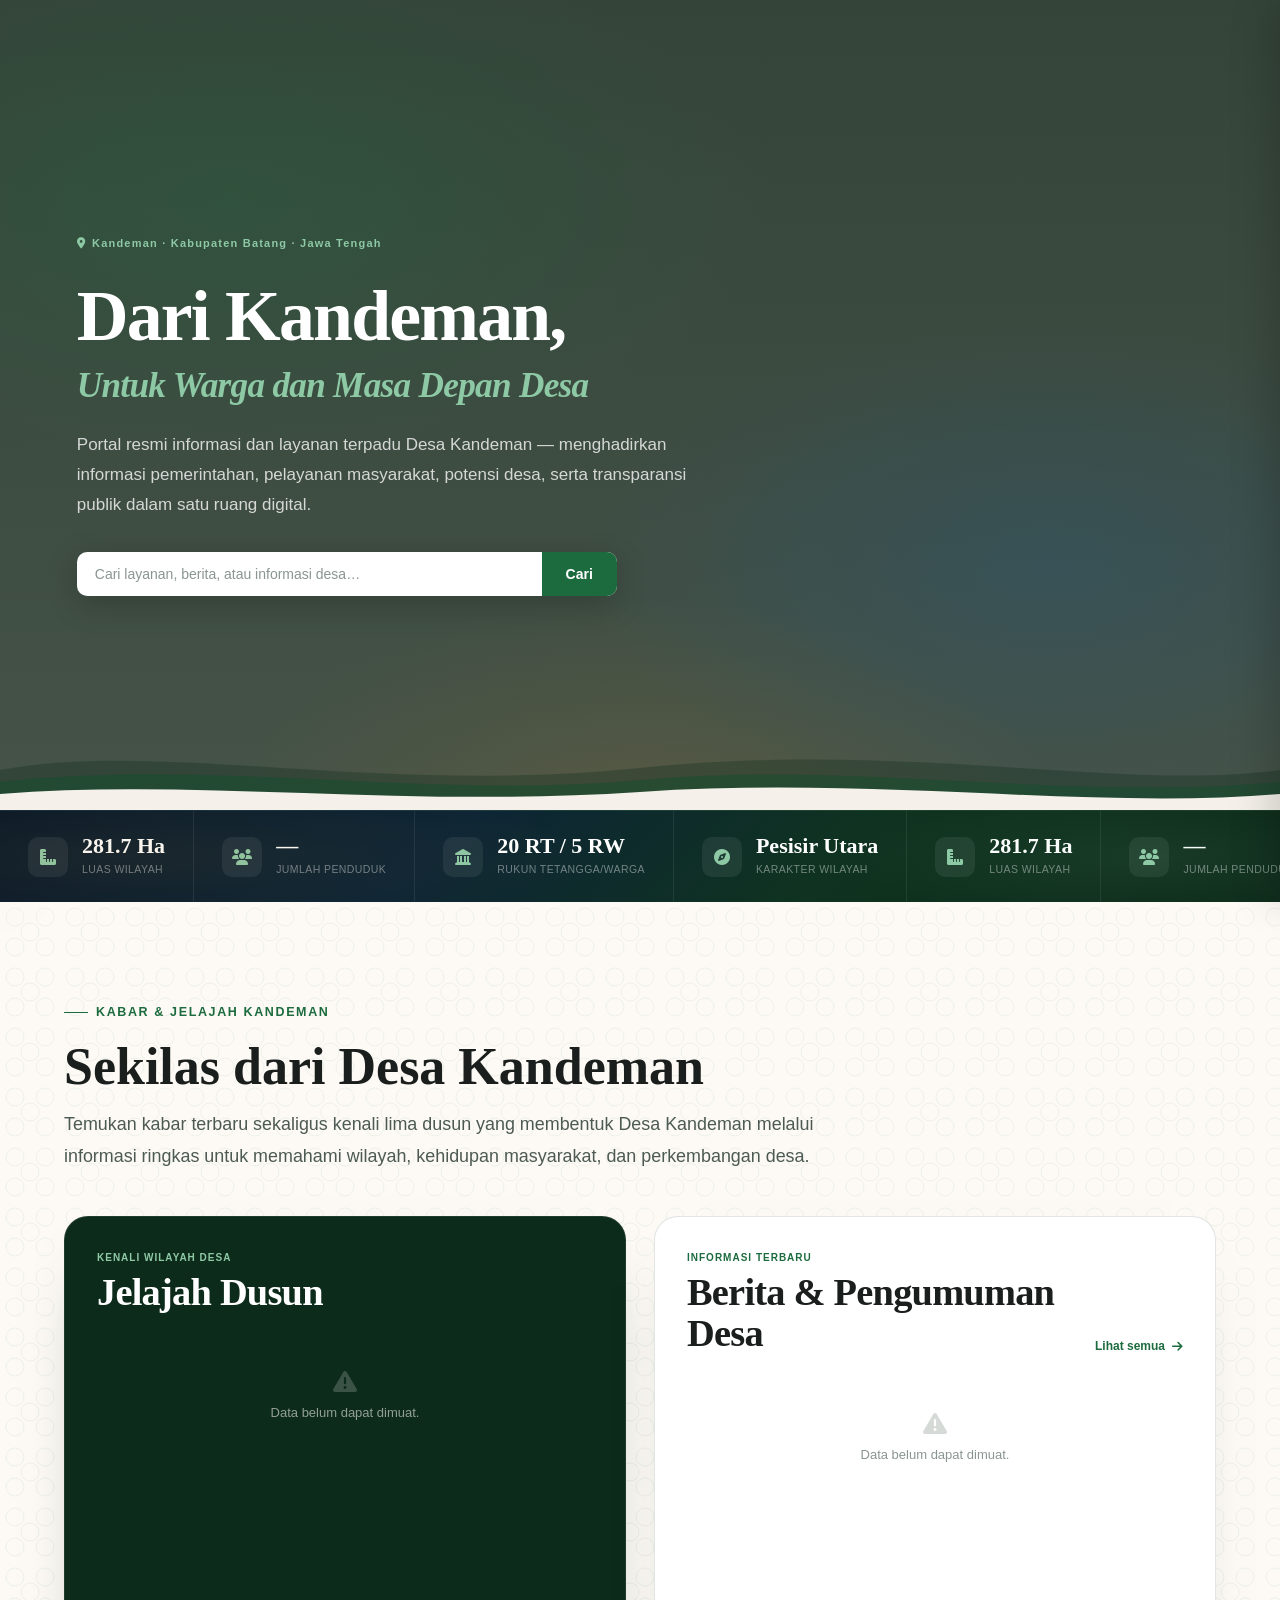
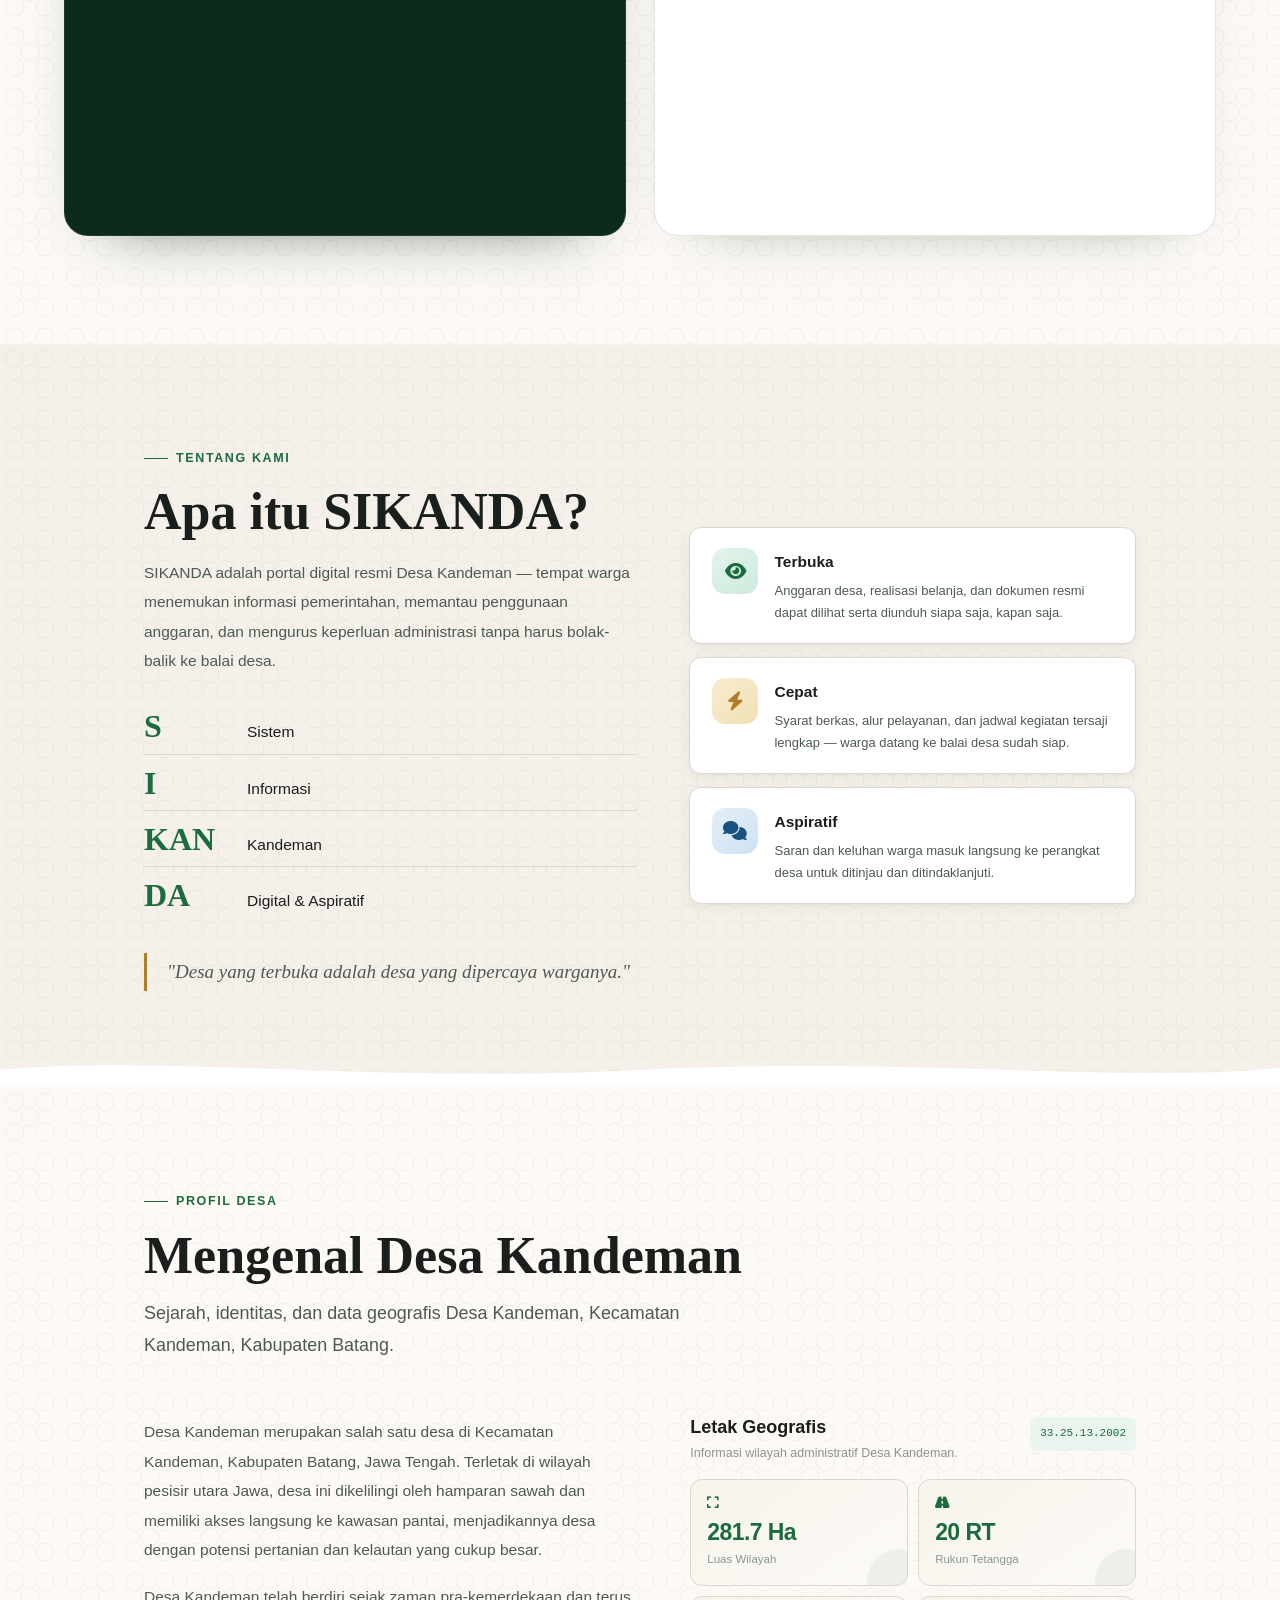
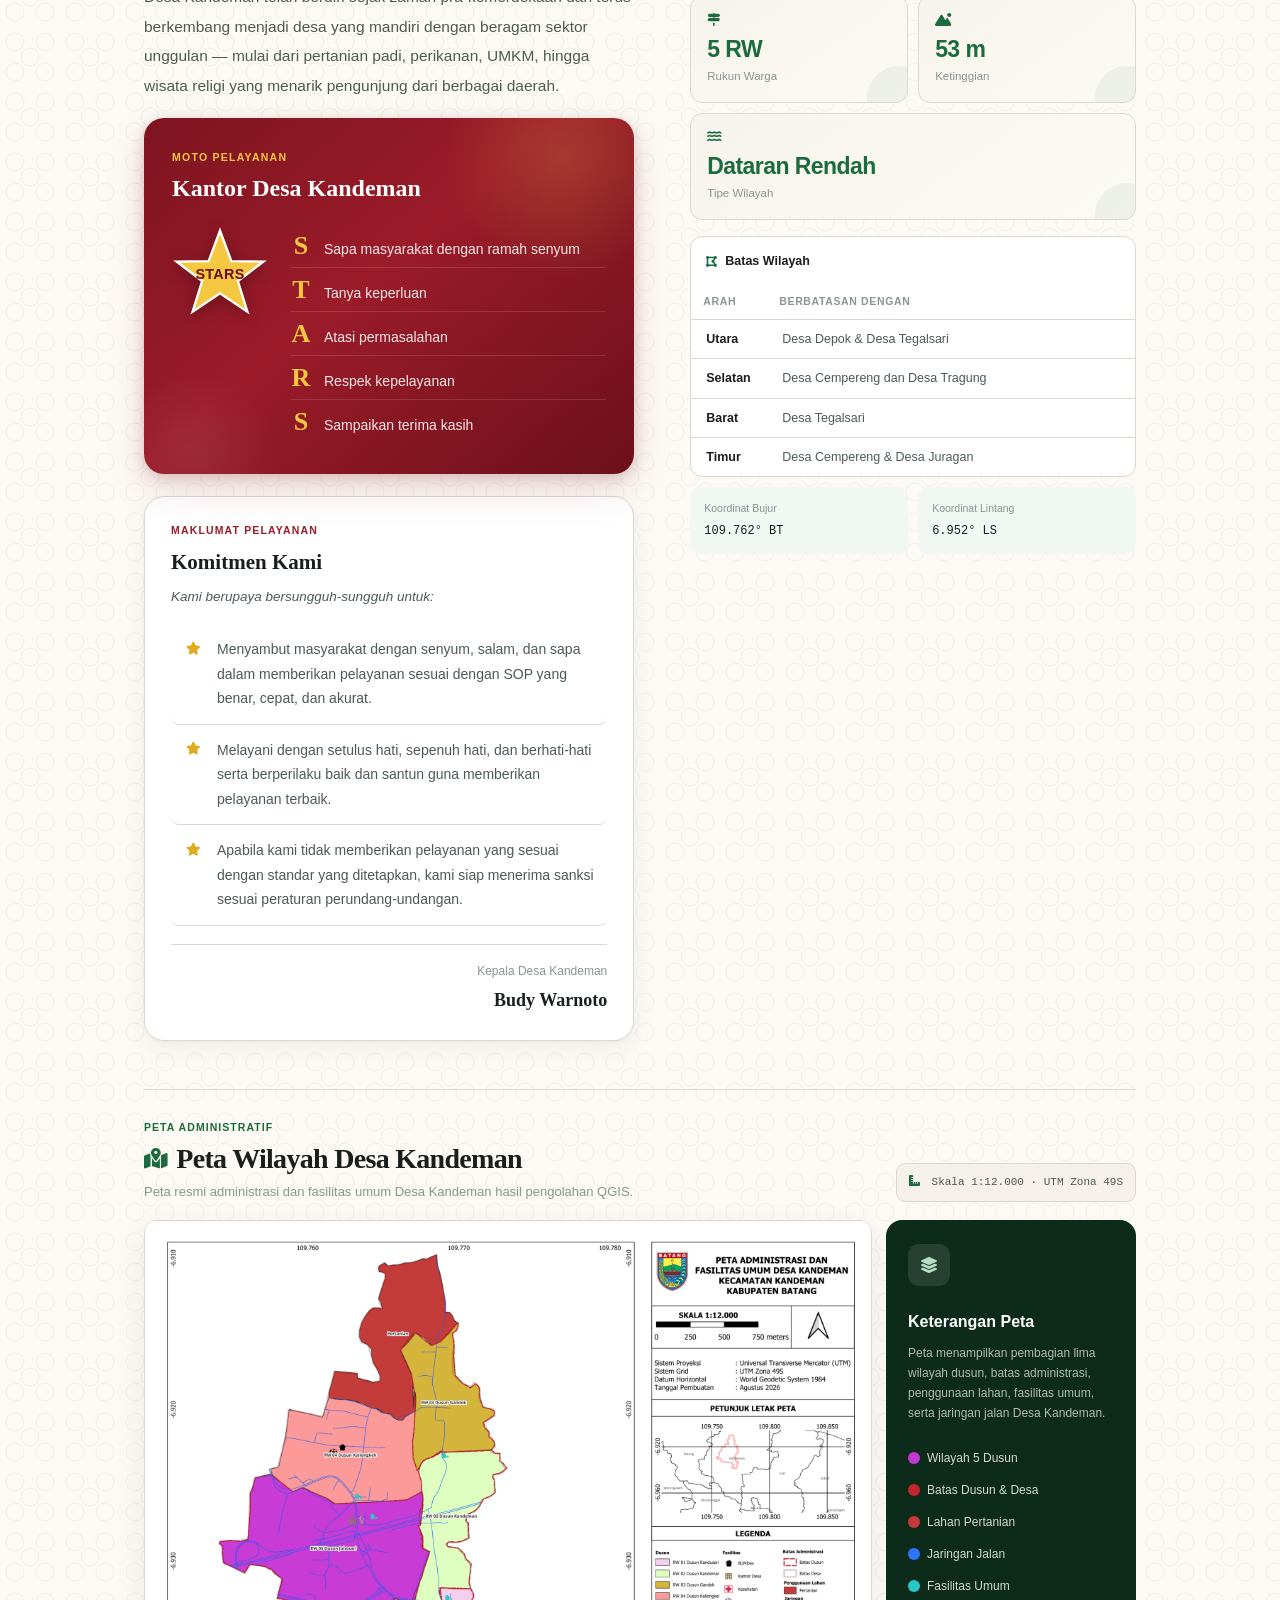
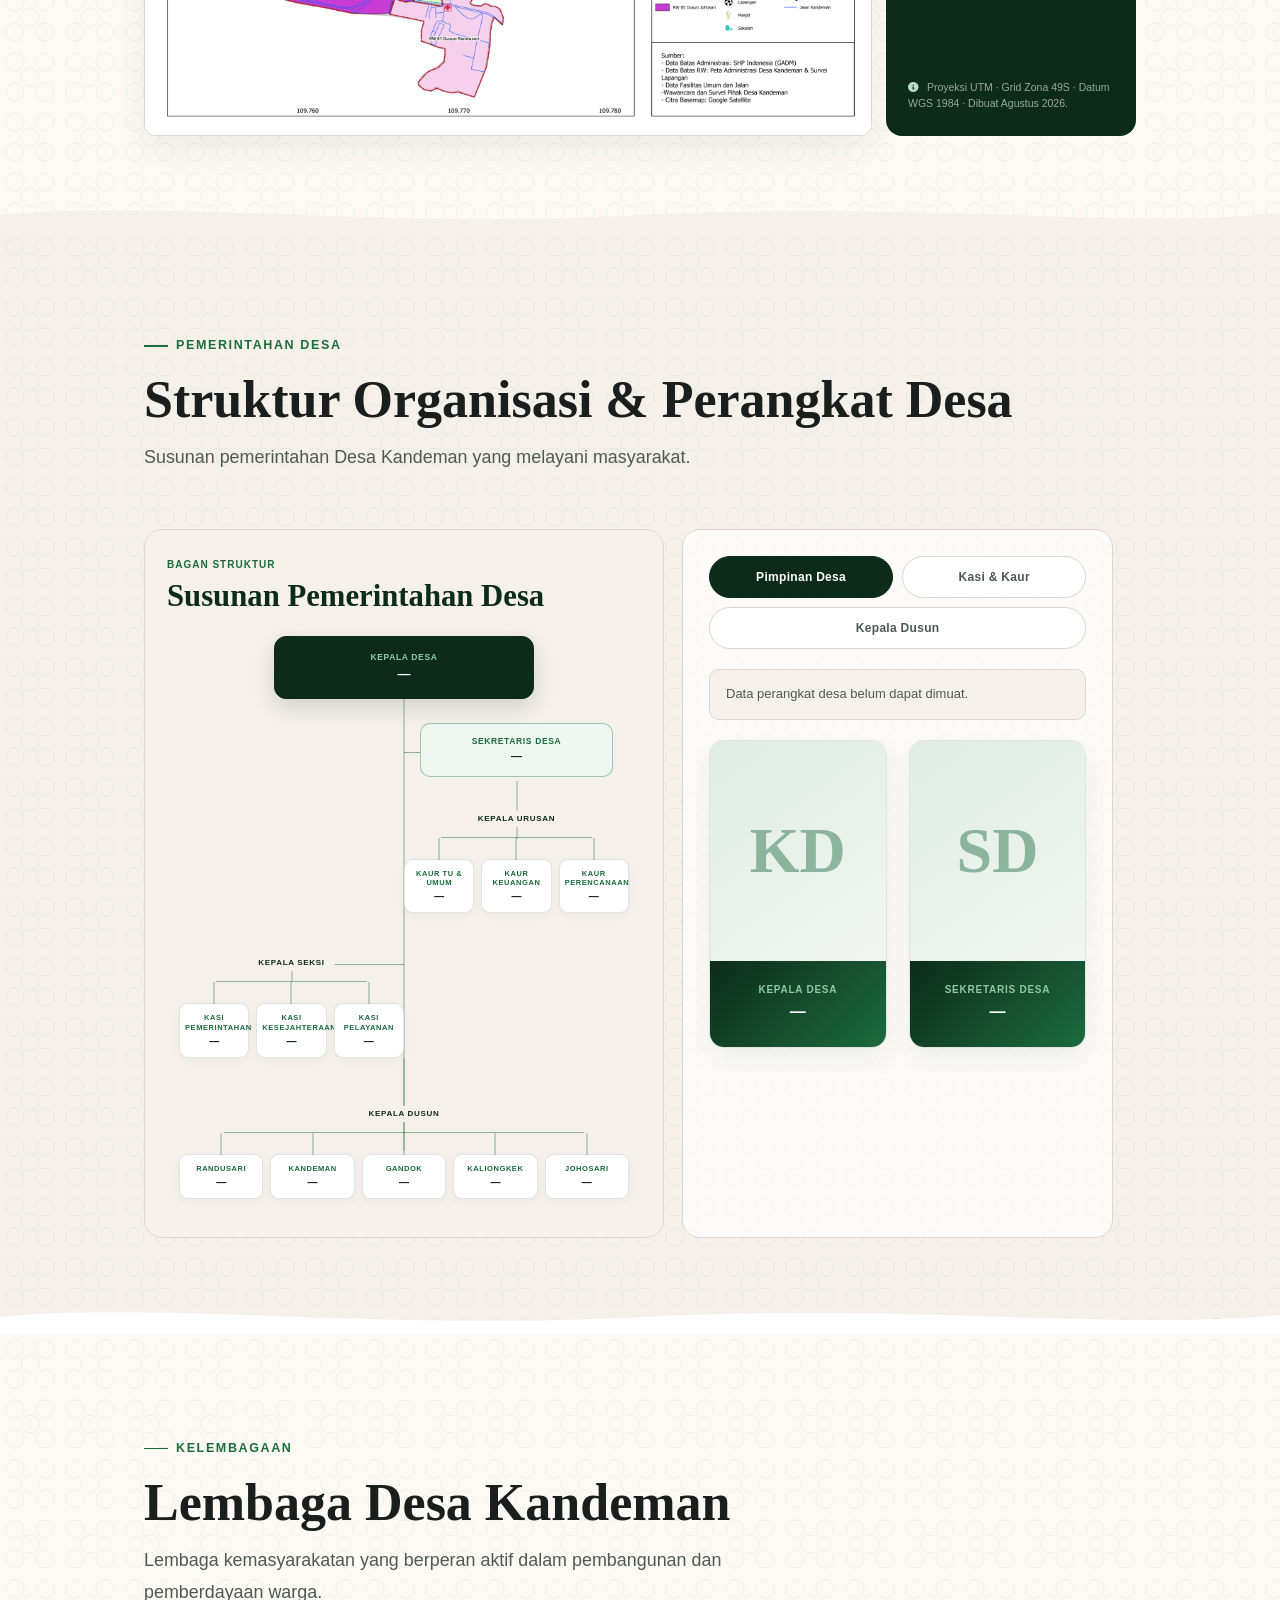
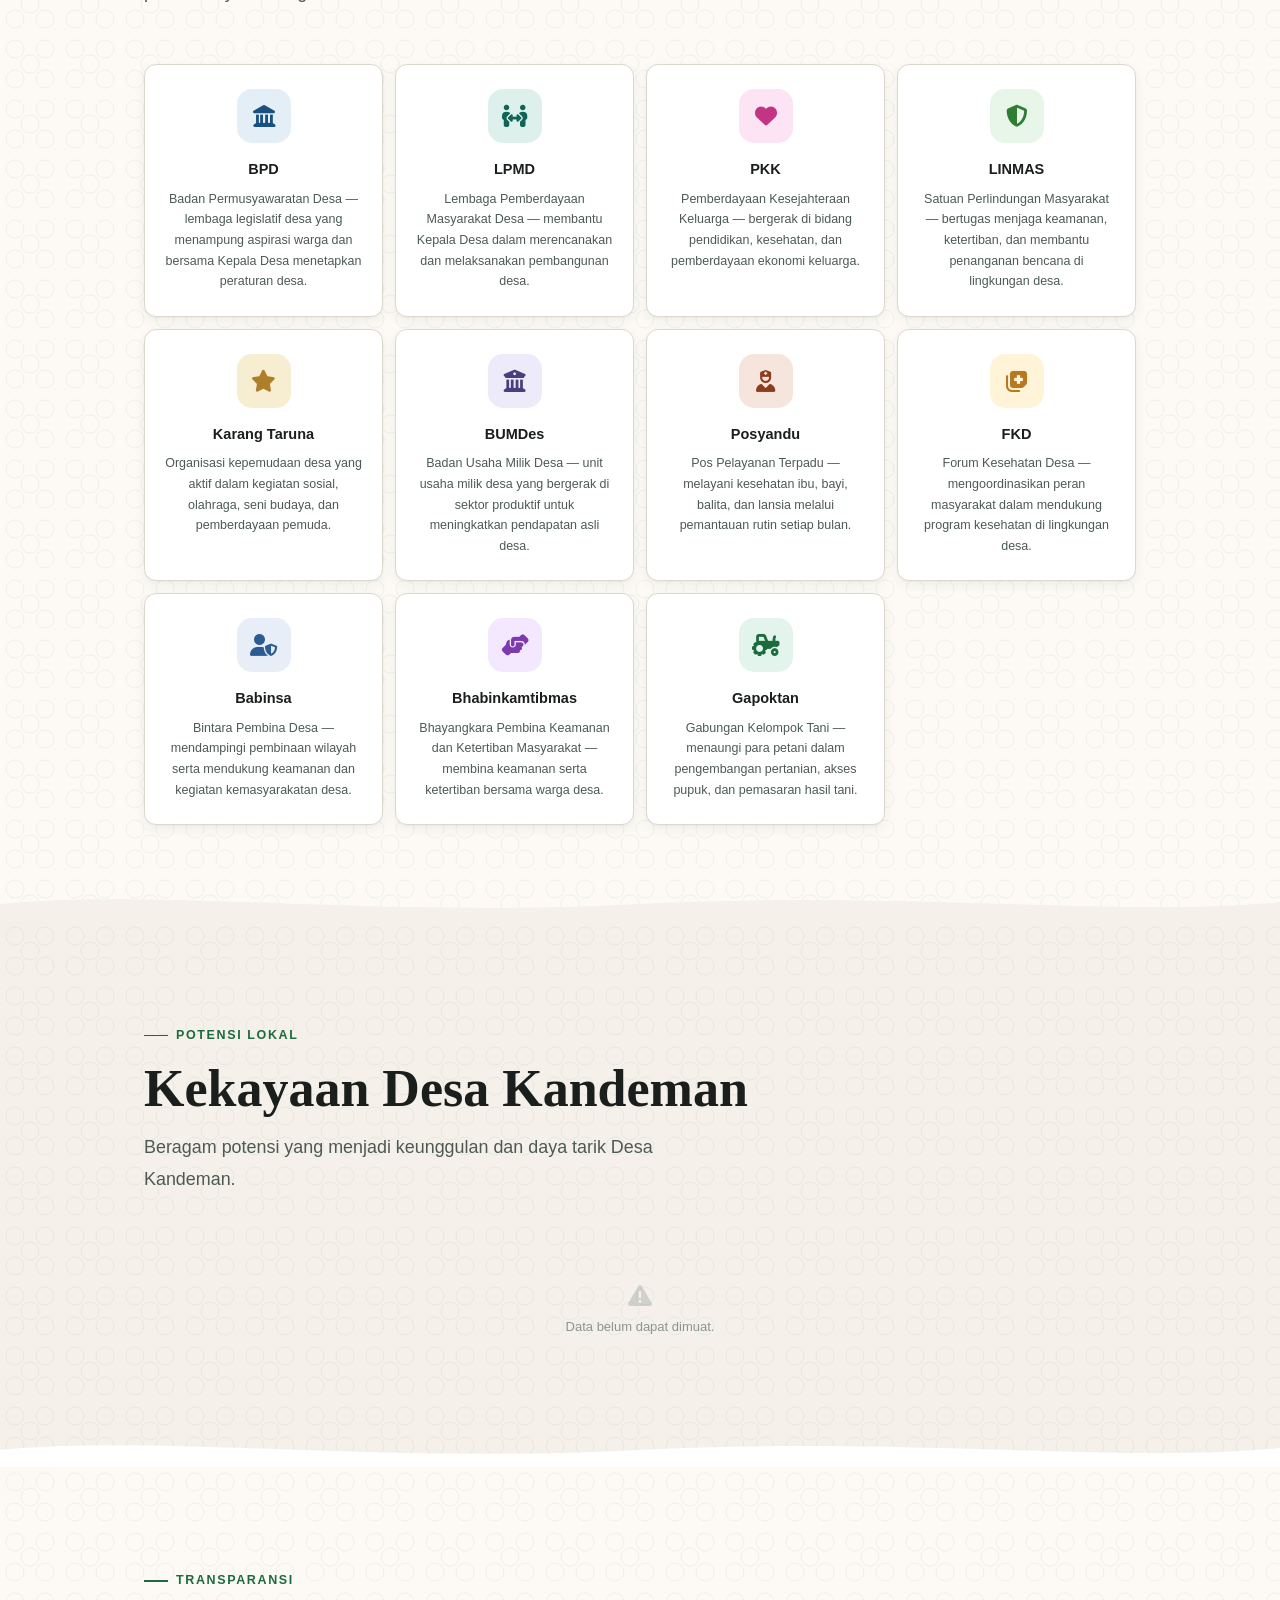
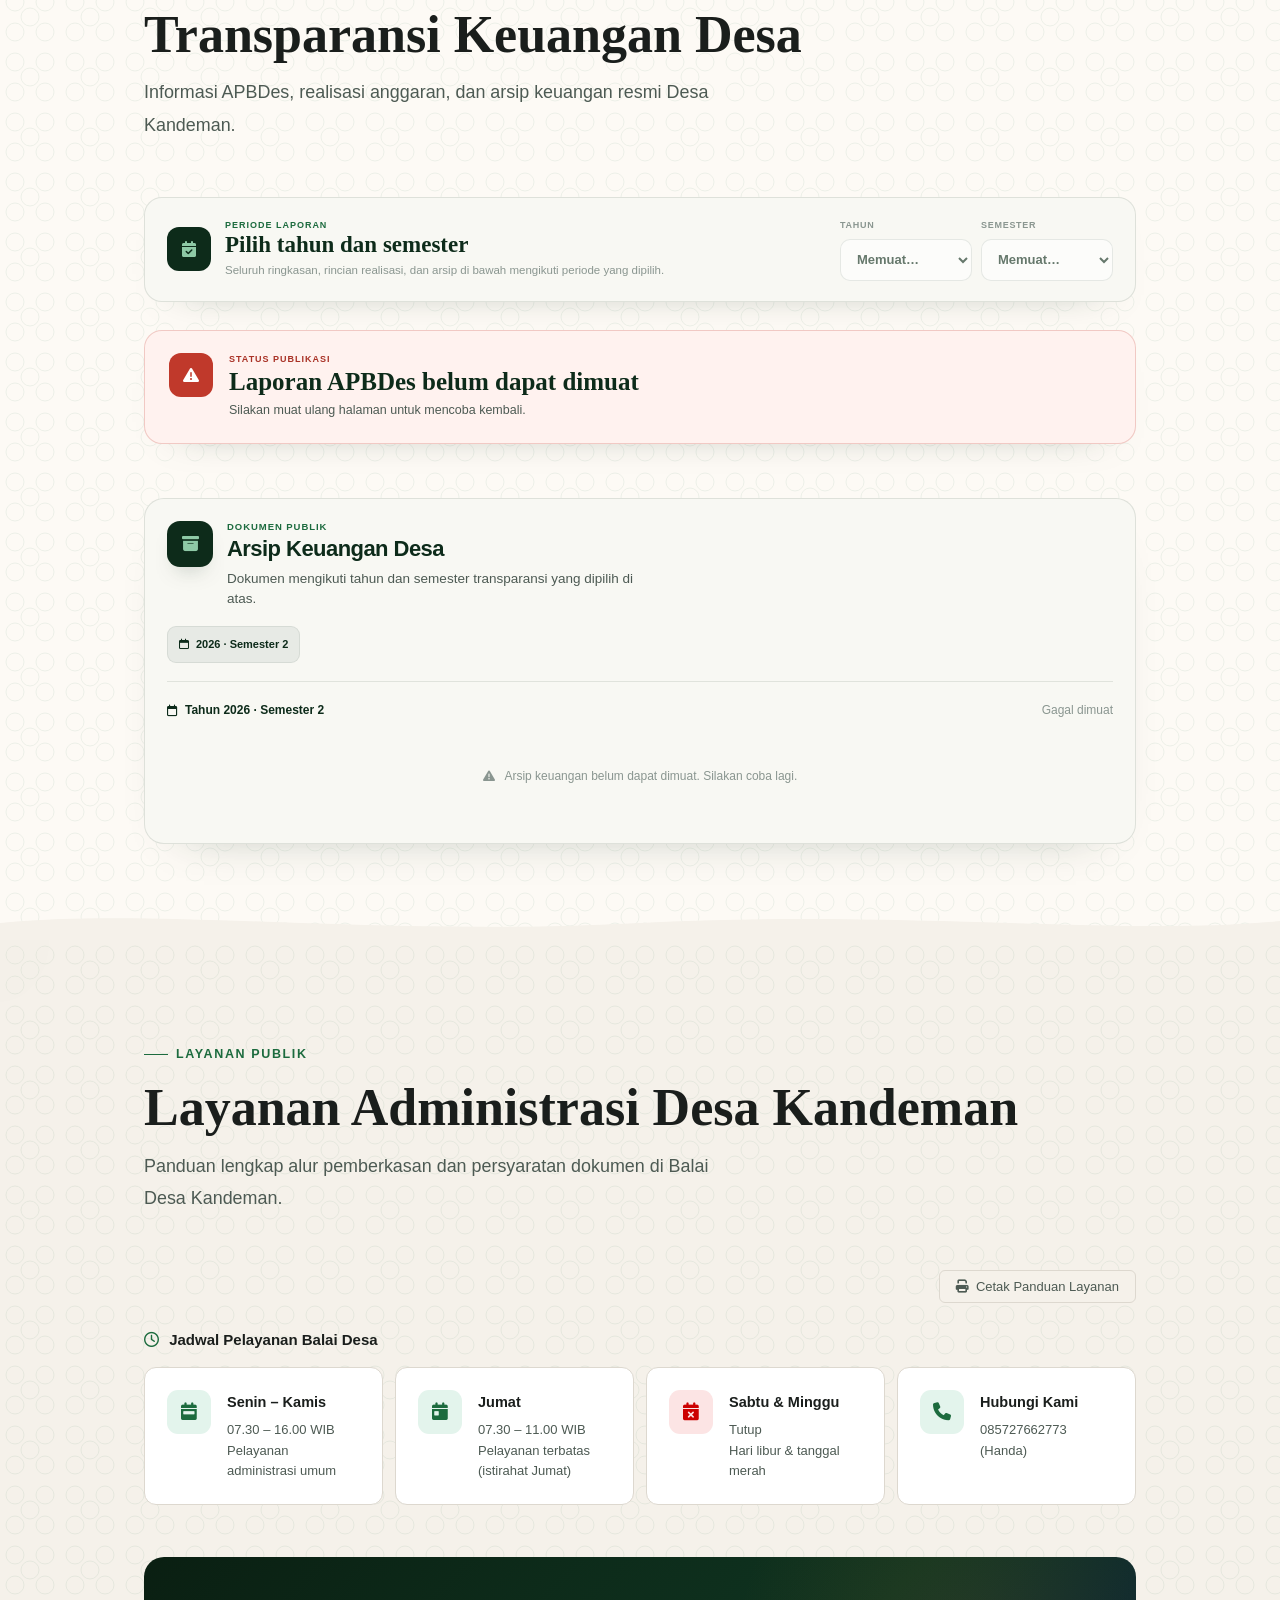
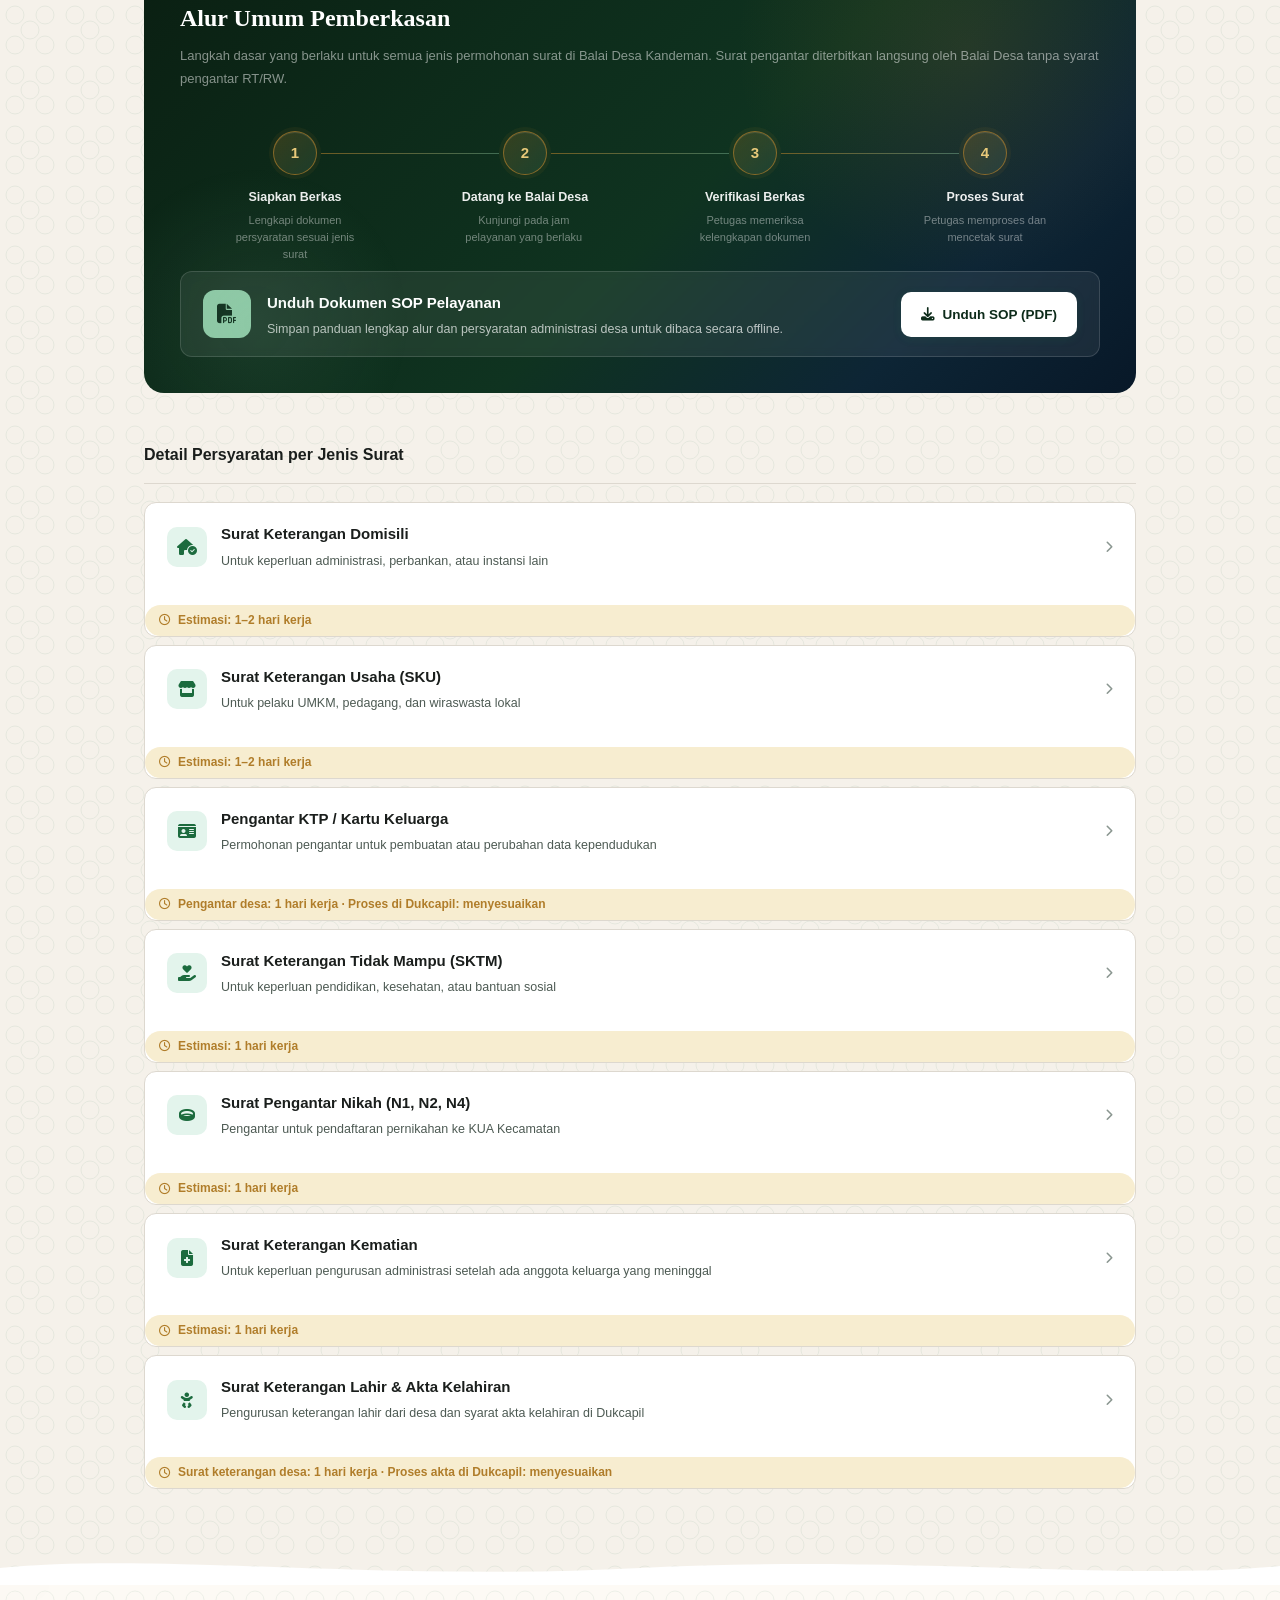
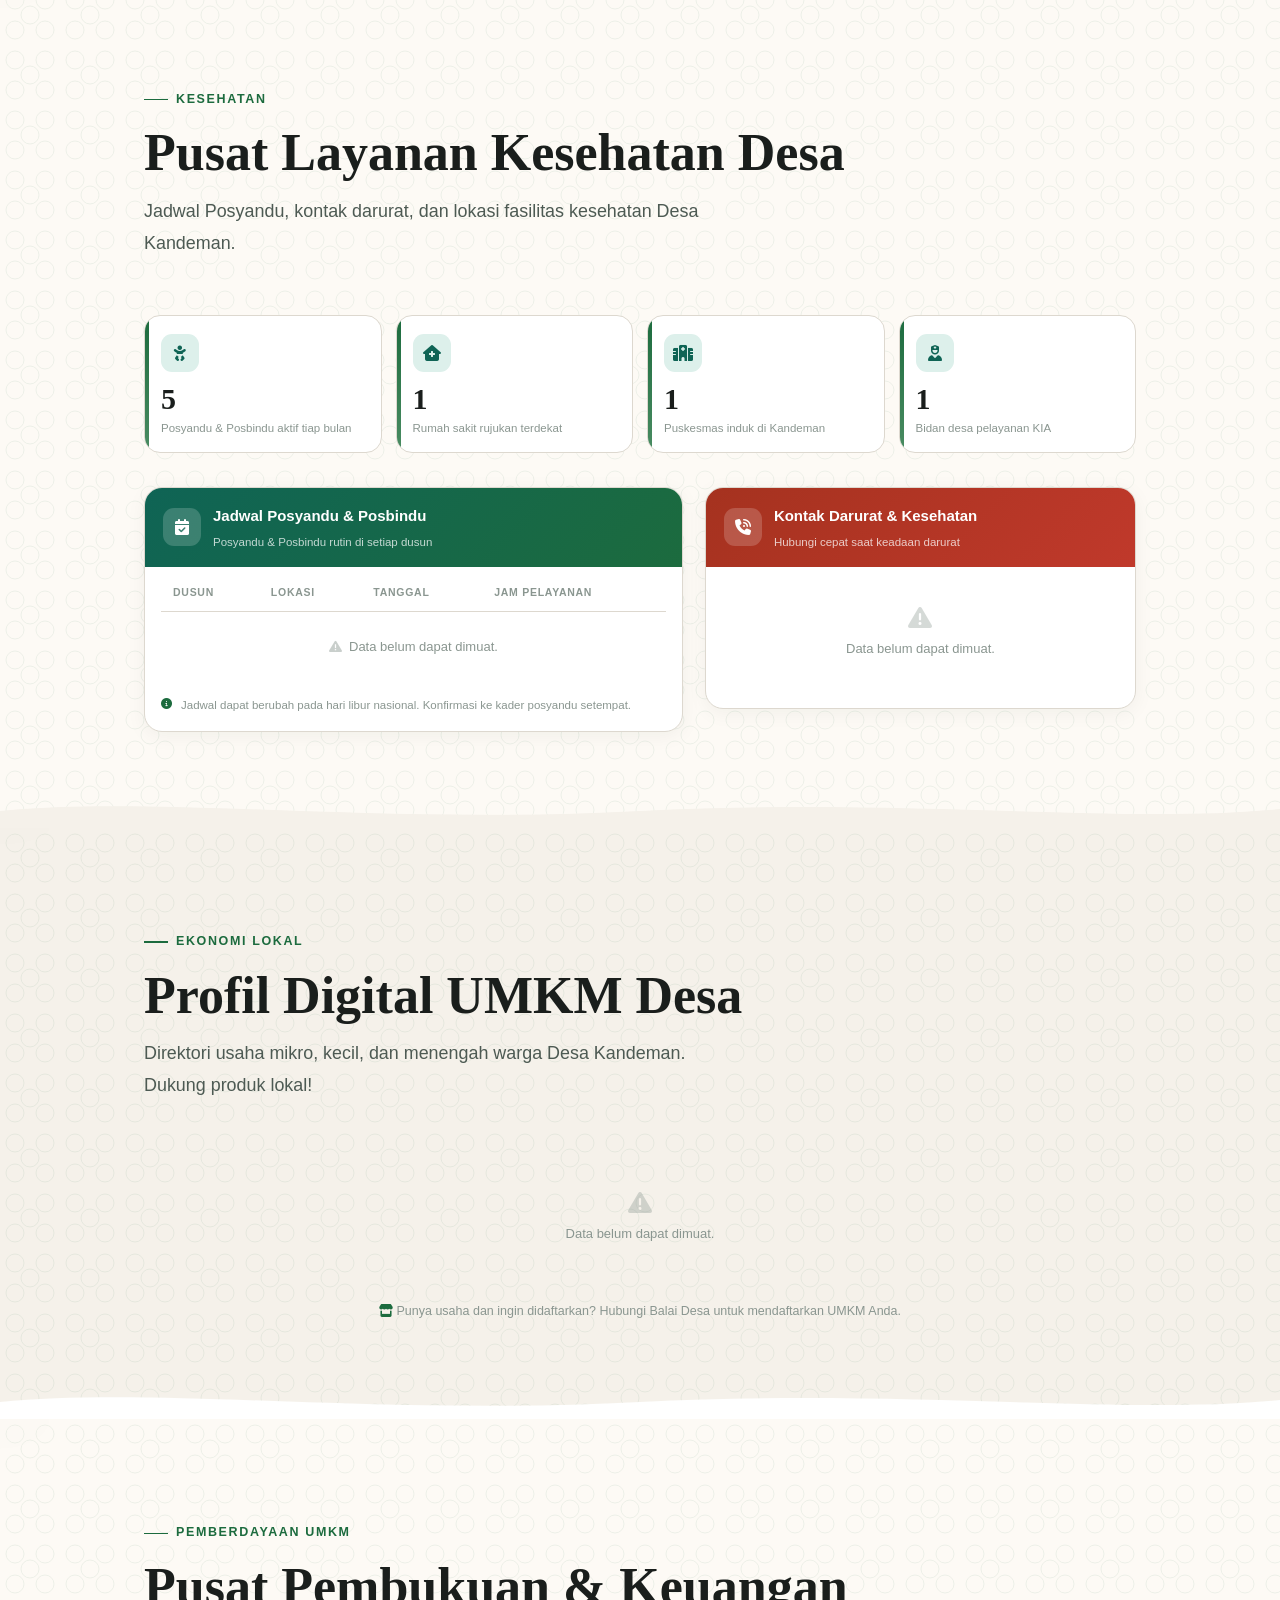
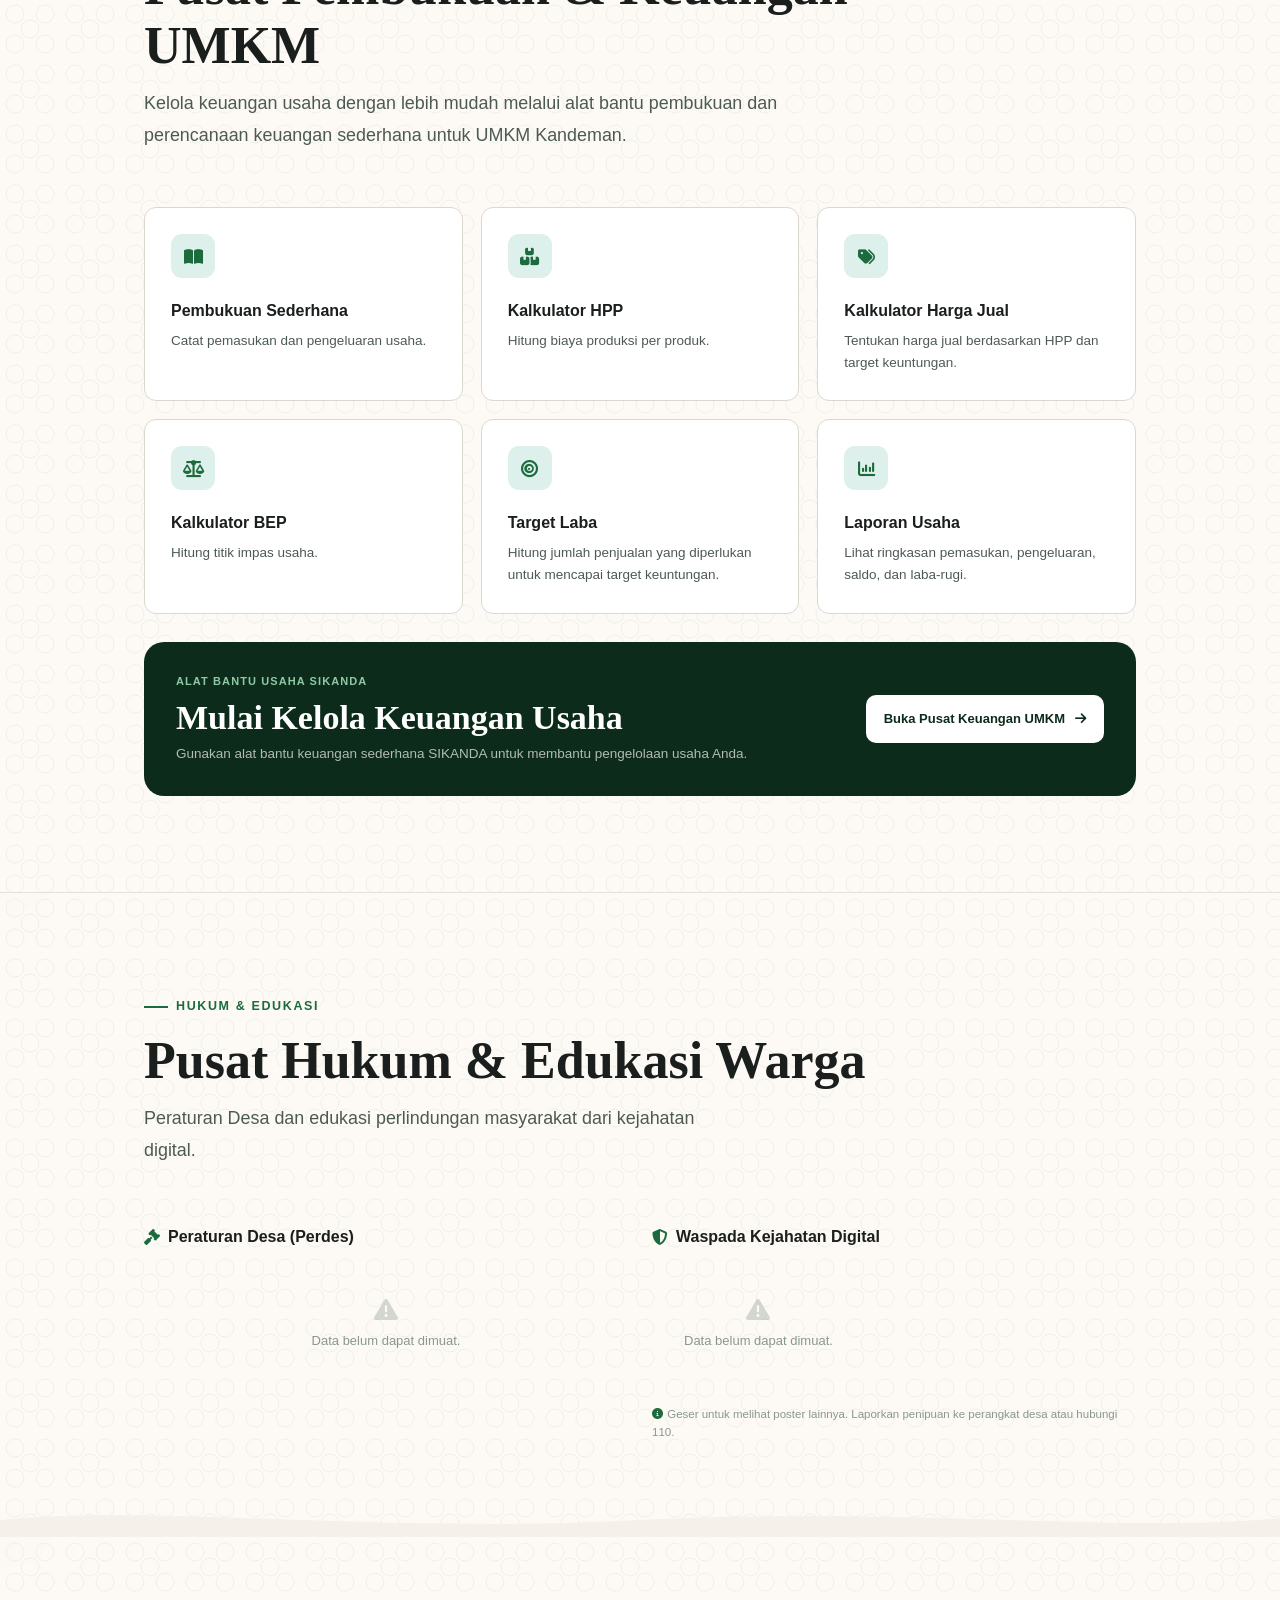
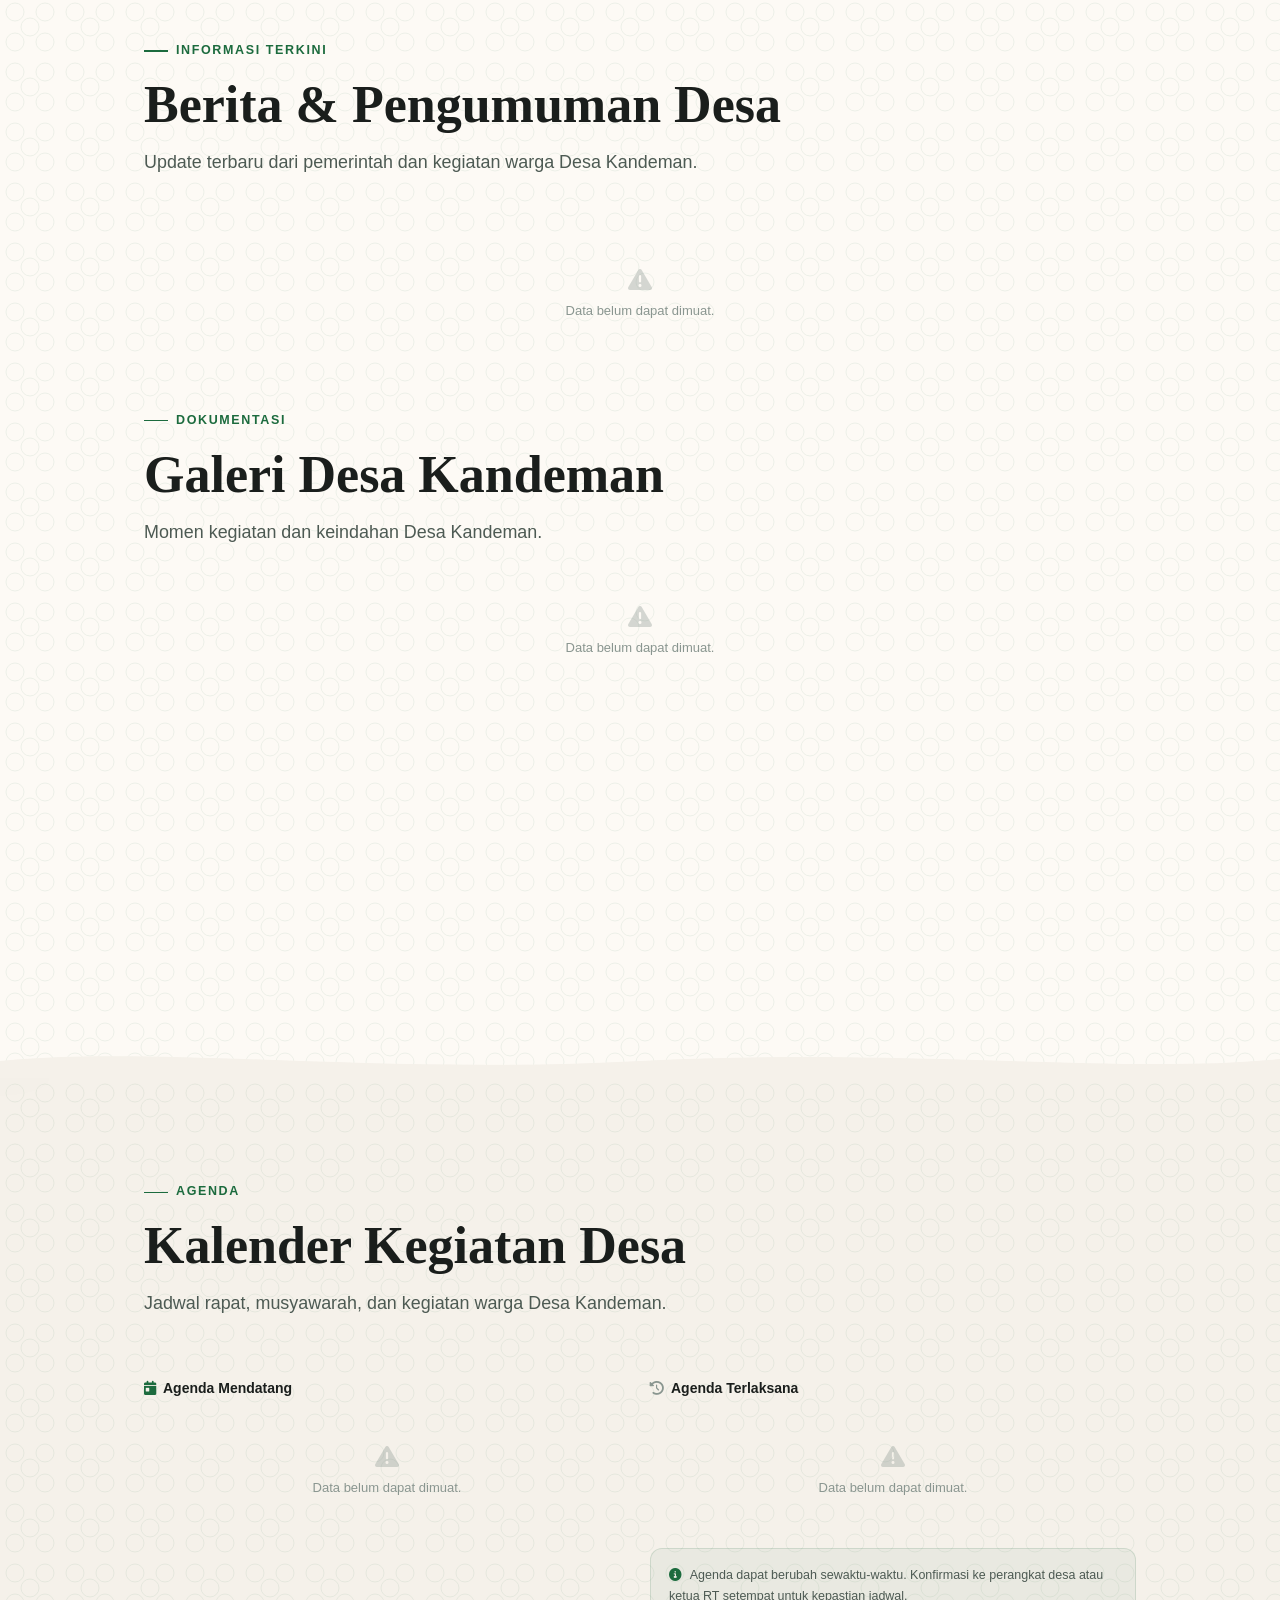
==== commit 1da283dc: "Add files via upload" ====
--- a/Portal Resmi Desa Kandeman/index.html
+++ b/Portal Resmi Desa Kandeman/index.html
@@ -93,7 +93,7 @@
   }
   </script>
 
-  <link rel="stylesheet" href="assets/css/main.css?v=20260815-bagan-struktur-v36" />
+  <link rel="stylesheet" href="assets/css/main.css?v=20260815-bagan-kiri-kanan-v37" />
 </head>
 <body>
 <a href="#beranda" class="skip-link">Lewati ke konten utama</a>
--- a/Portal Resmi Desa Kandeman/assets/css/main.css
+++ b/Portal Resmi Desa Kandeman/assets/css/main.css
@@ -1407,9 +1407,9 @@
     ══════════════════════════════════════ */
     .org-layout {
       display: grid;
-      grid-template-columns: minmax(0, 1fr);
-      gap: 24px;
-      align-items: start;
+      grid-template-columns: minmax(520px, 1.05fr) minmax(360px, .95fr);
+      gap: 18px;
+      align-items: stretch;
     }
     .org-chart-panel,
     .org-showcase {
@@ -1512,10 +1512,13 @@
     .org-tree-reference-stage-kasi { margin-top: 42px; }
     .org-tree-reference-stage-kasi::before {
       content: ''; position: absolute; z-index: 0;
-      top: 0; left: 25%; right: 50%; height: 1px;
+      top: 9px; left: 25%; right: 50%; height: 1px;
       background: var(--org-line);
     }
     .org-tree-reference-stage-kasi .org-tree-reference-inner { grid-column: 1; }
+    .org-tree-reference-stage-kasi .org-tree-reference-inner::before {
+      top: 9px; height: 18px;
+    }
     .org-tree-reference-stage-kadus { margin-top: 48px; }
     .org-tree-reference-stage-kadus .org-tree-reference-inner { grid-column: 1 / -1; }
     .org-tree-reference-stage-kadus .org-tree-reference-inner::before {
@@ -1618,6 +1621,23 @@
       text-wrap: balance;
     }
     .org-card-leader .org-card-caption { background: linear-gradient(135deg, var(--forest), var(--emerald)); }
+    @media (min-width: 1081px) {
+      .org-chart-panel { padding: 26px 22px 28px; }
+      .org-showcase { padding: 26px; }
+      .org-chart-heading { margin-bottom: 22px; }
+      .org-tree-reference-kades { width: min(100%, 260px); }
+      .org-tree-reference-stage-sekdes .org-tree-node { width: min(86%, 240px); }
+      .org-tree-reference-branch { gap: 7px; }
+      .org-tree-reference-branch .org-tree-node { padding: 9px 5px; }
+      .org-tree-reference-branch .org-tree-node span { font-size: 7.5px; }
+      .org-tree-reference-branch .org-tree-node strong { font-size: 10px; }
+      .org-tree-reference-stage h4 { font-size: 8px; }
+      .org-tabs { margin-bottom: 20px; }
+      .org-tab { flex: 1 1 120px; padding-inline: 12px; }
+    }
+    @media (max-width: 1080px) {
+      .org-layout { grid-template-columns: minmax(0, 1fr); gap: 24px; }
+    }
     @media (max-width: 900px) {
       .org-tree-reference { max-width: 680px; }
       .org-tree-reference-canvas { padding-inline: 0; }
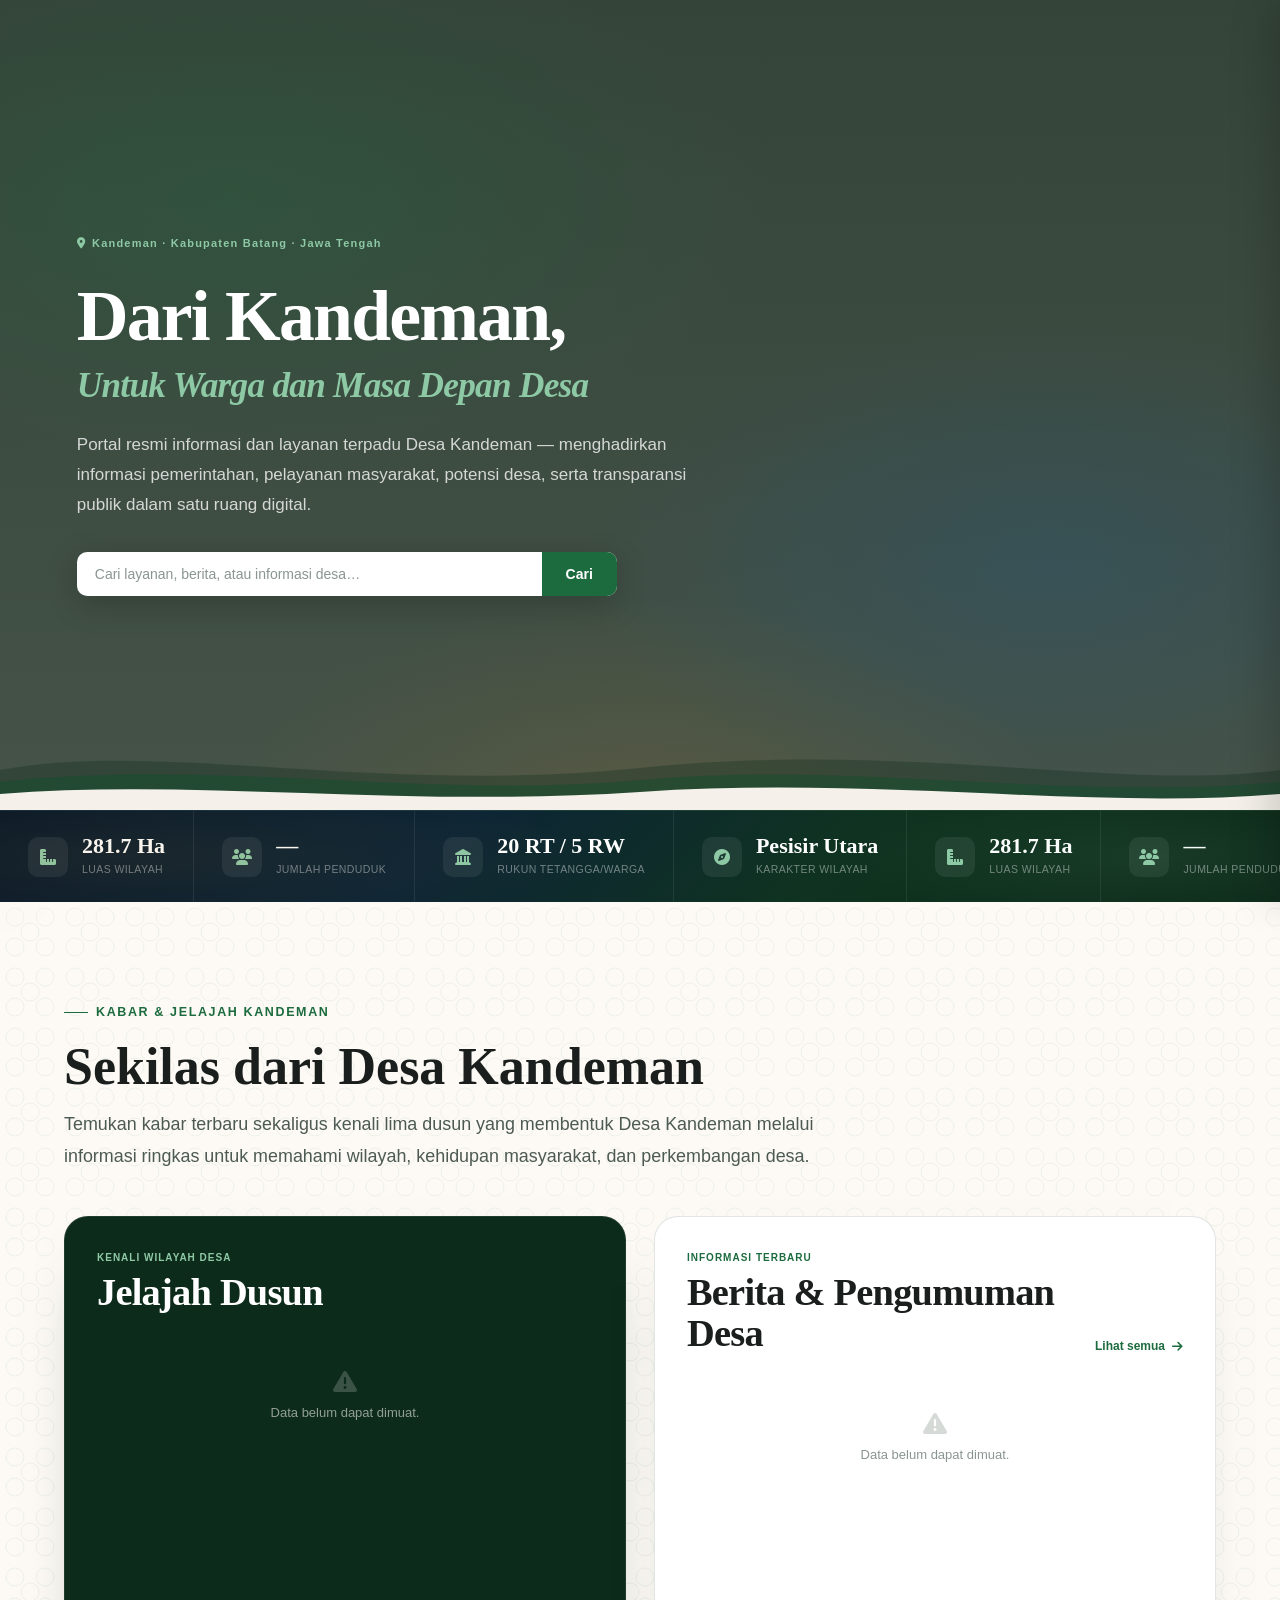
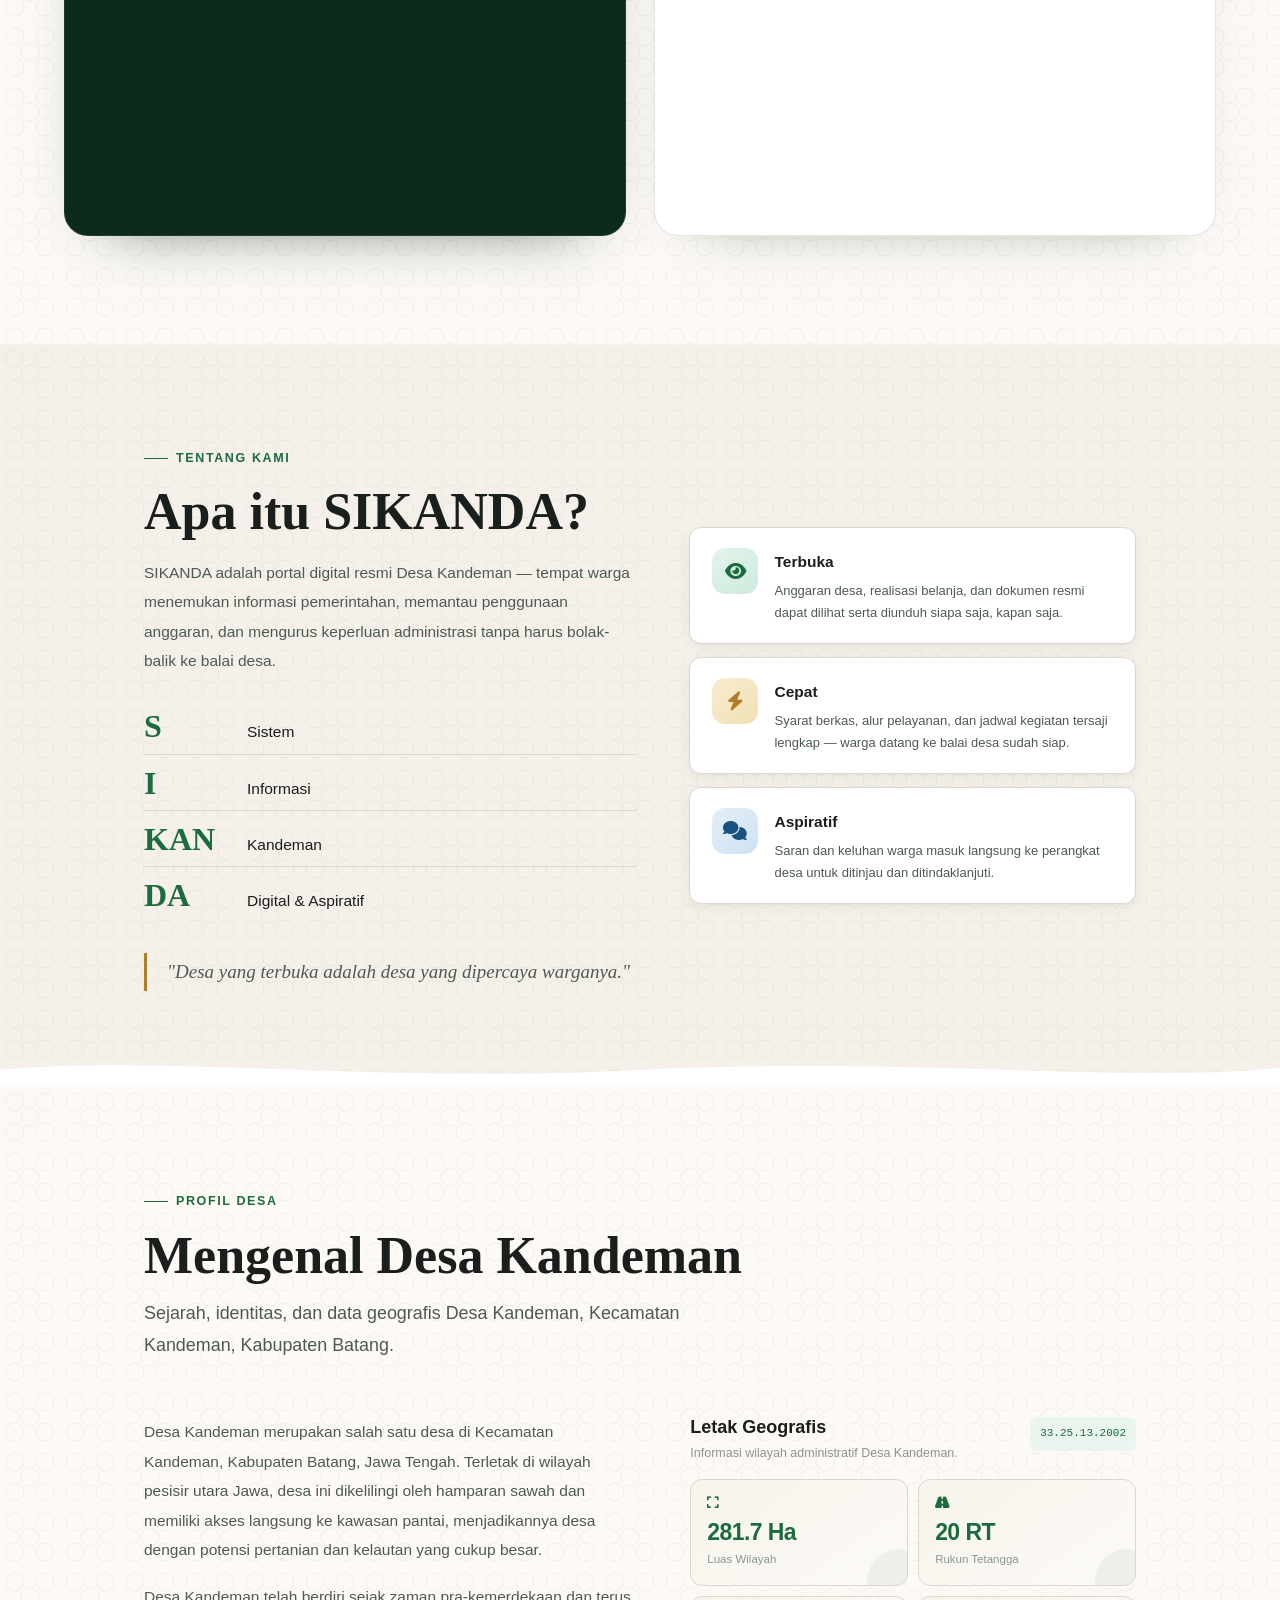
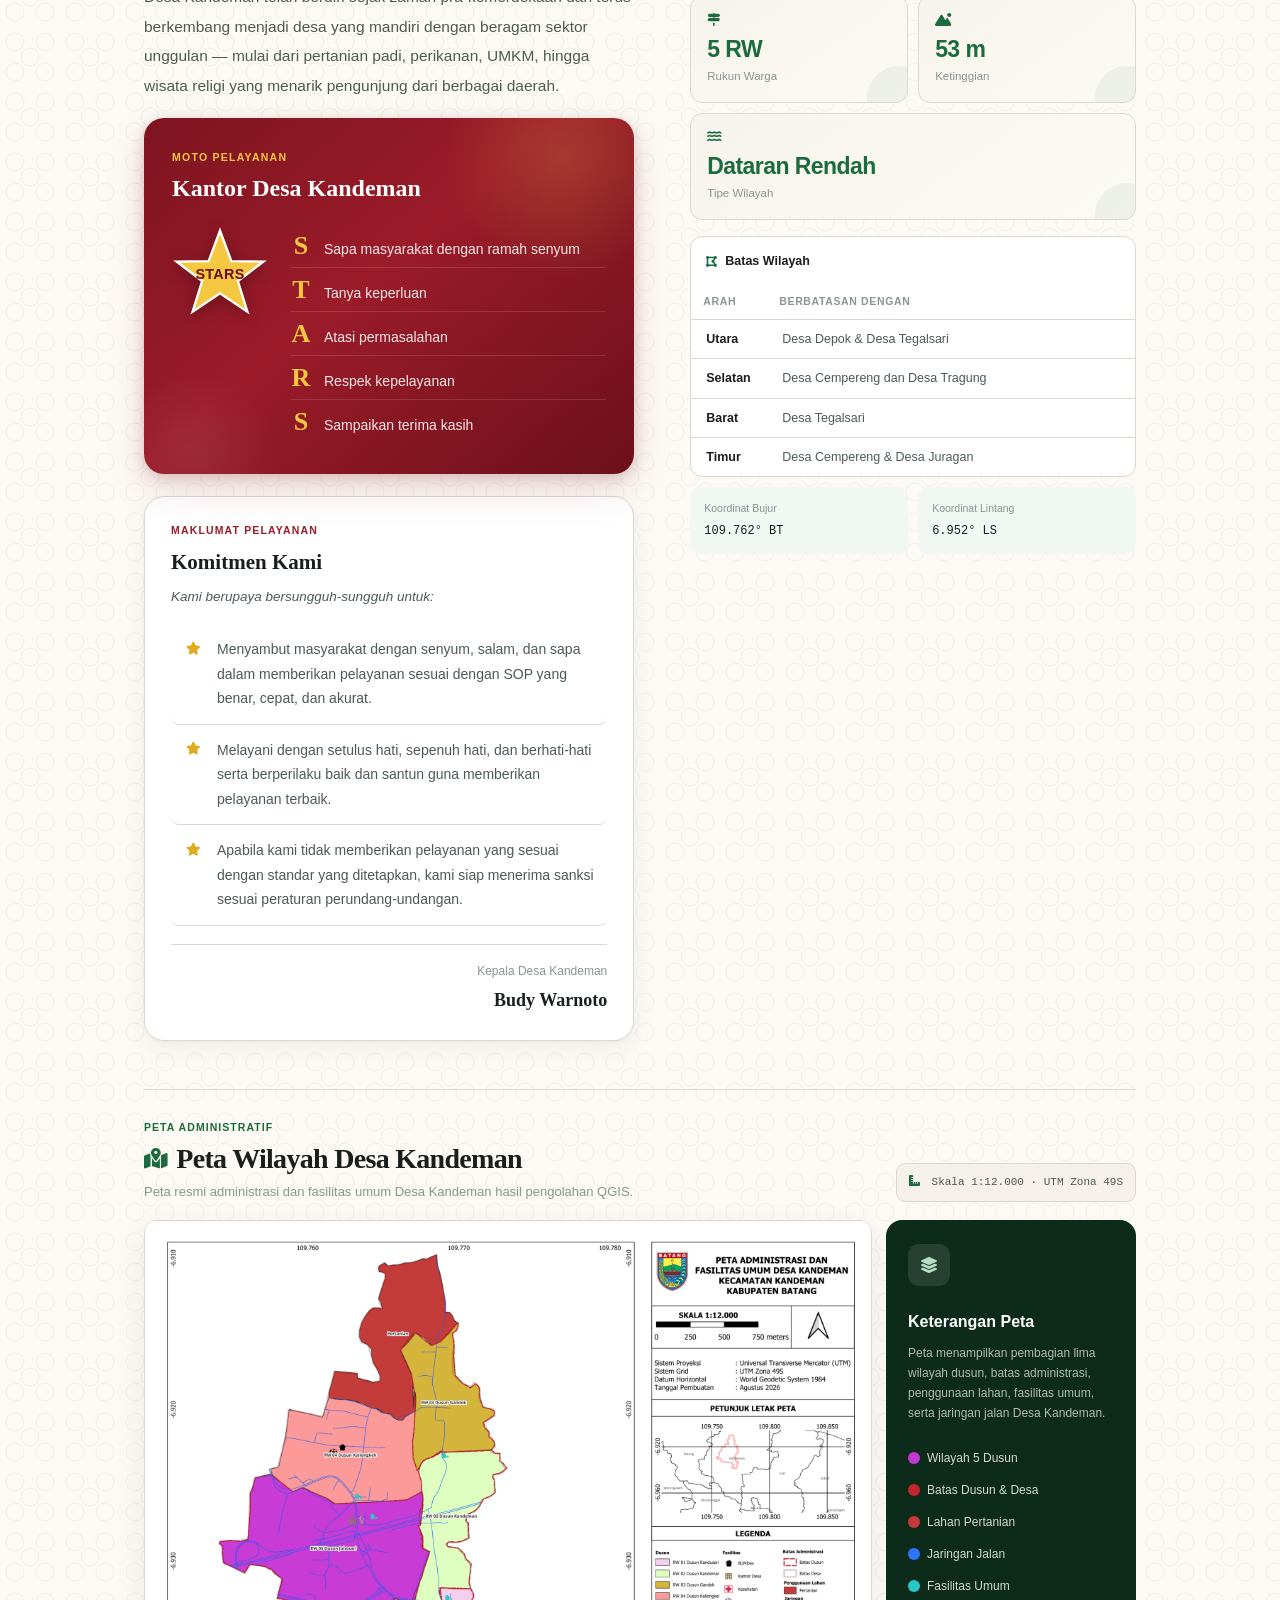
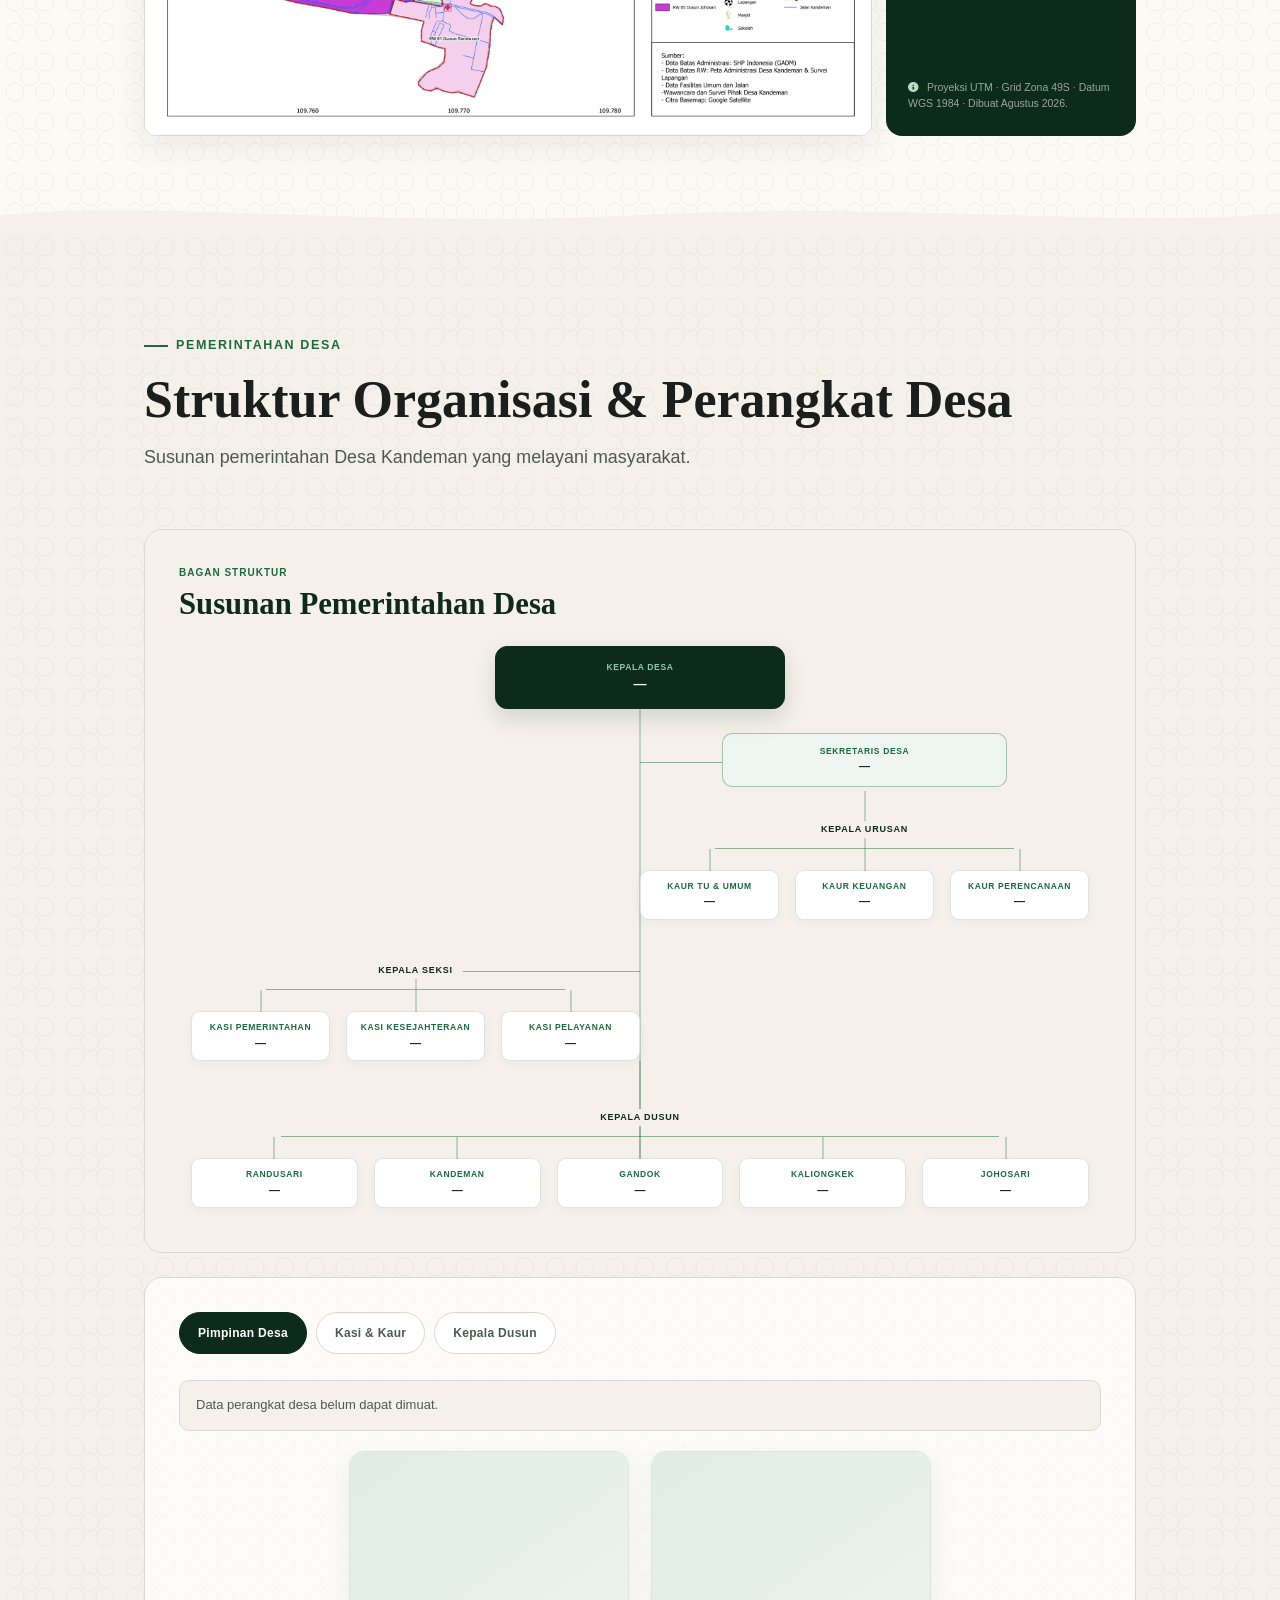
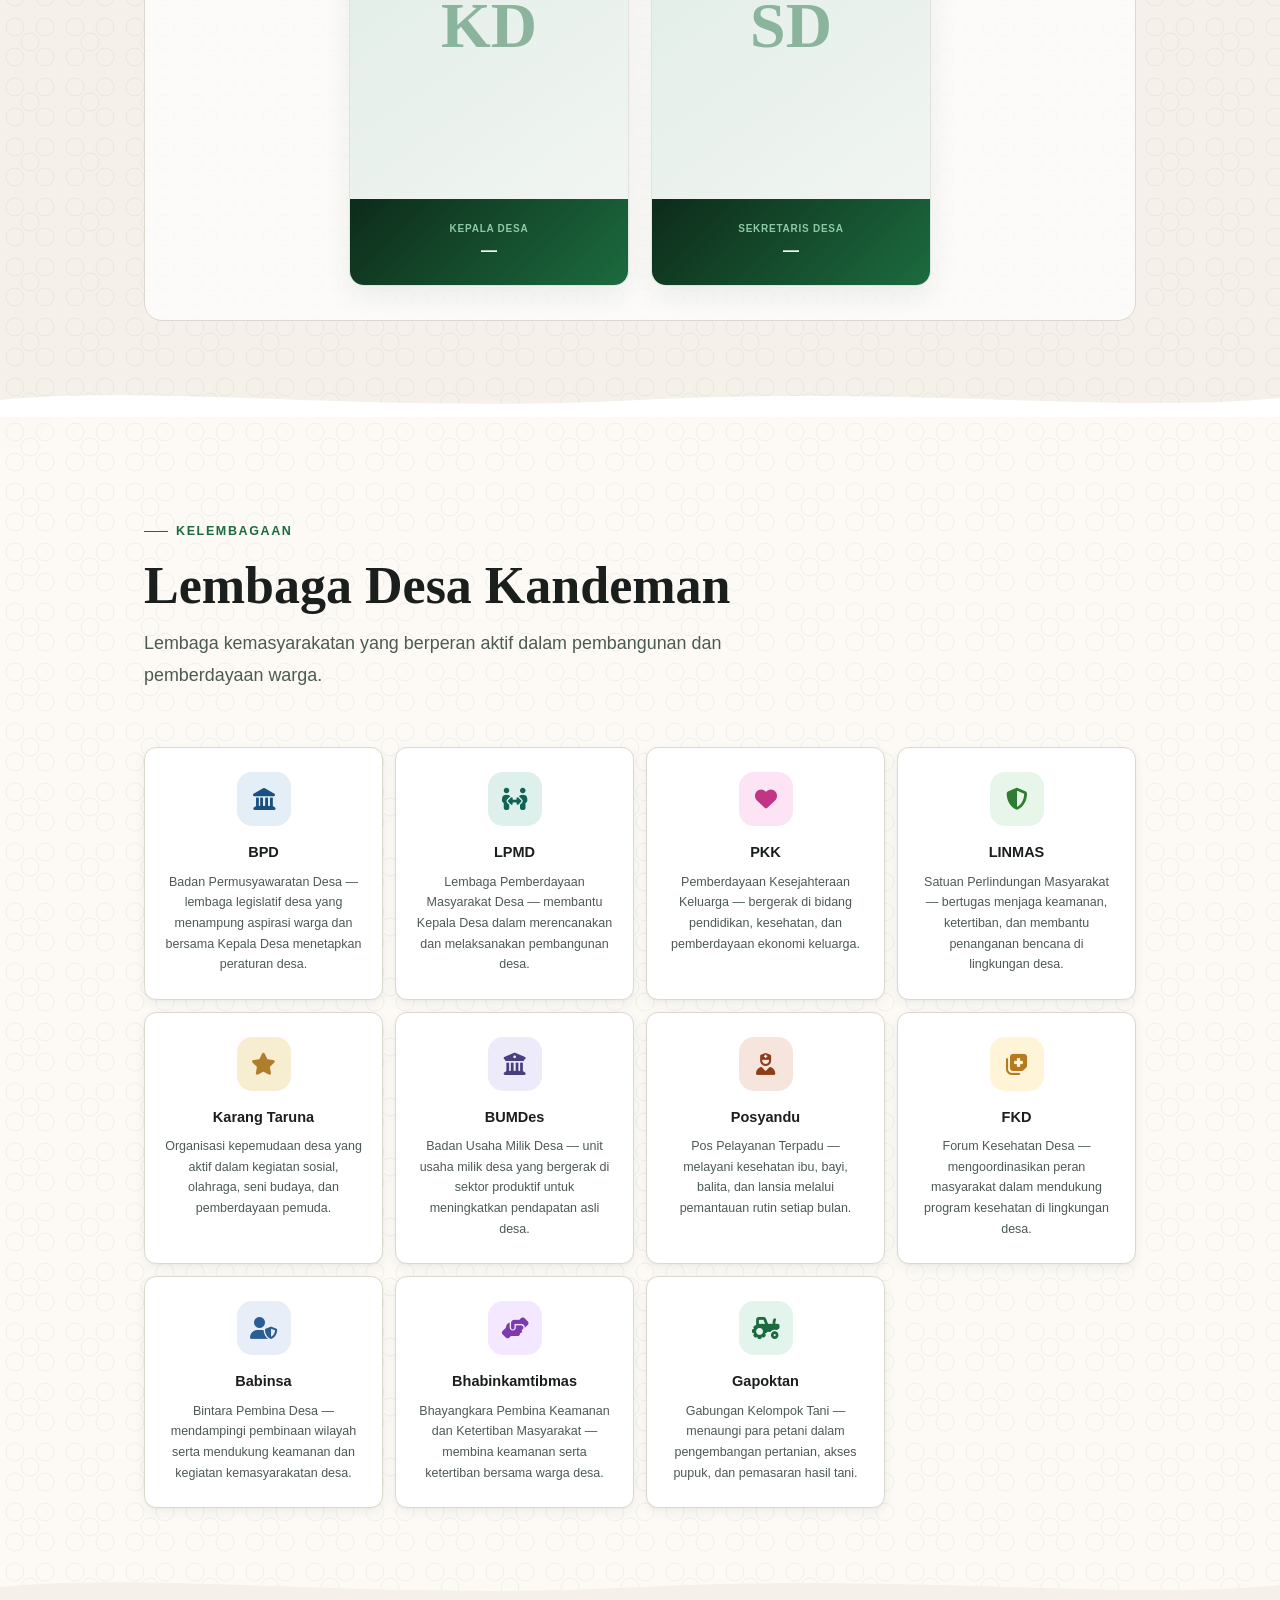
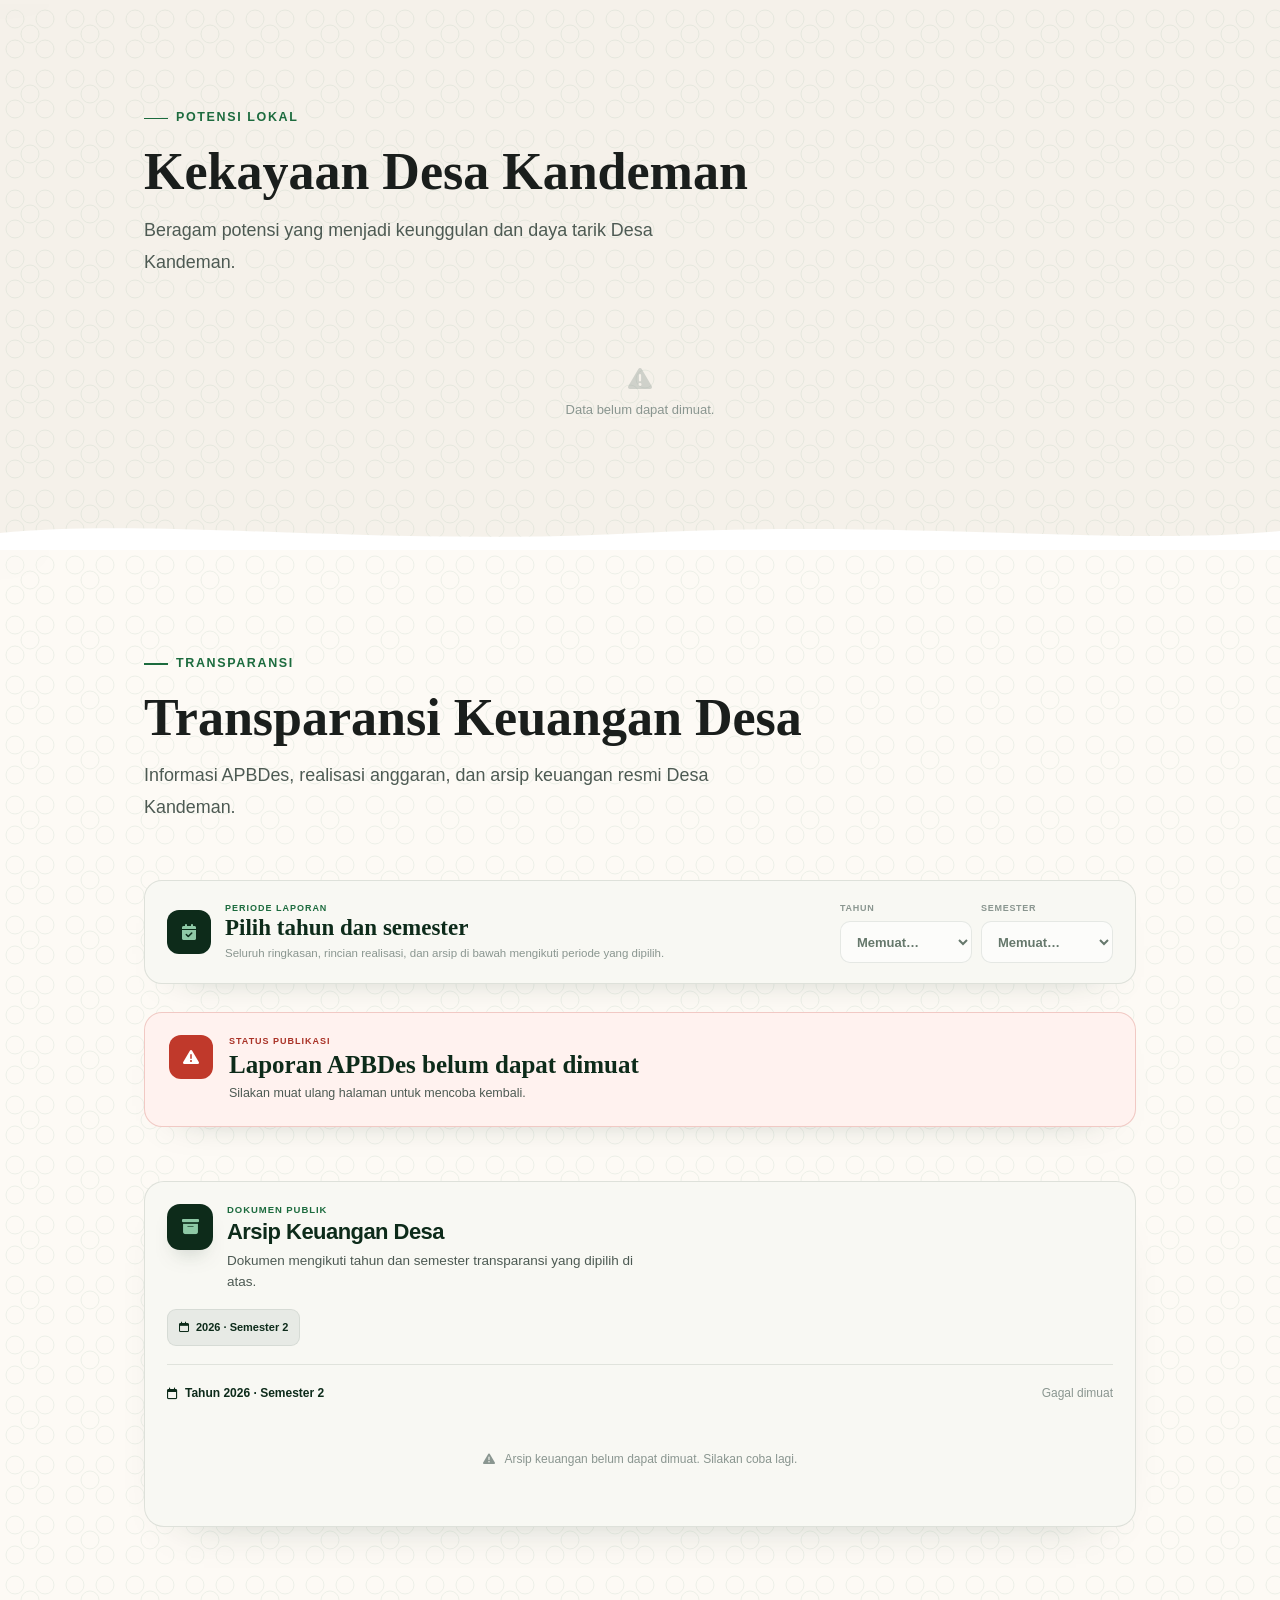
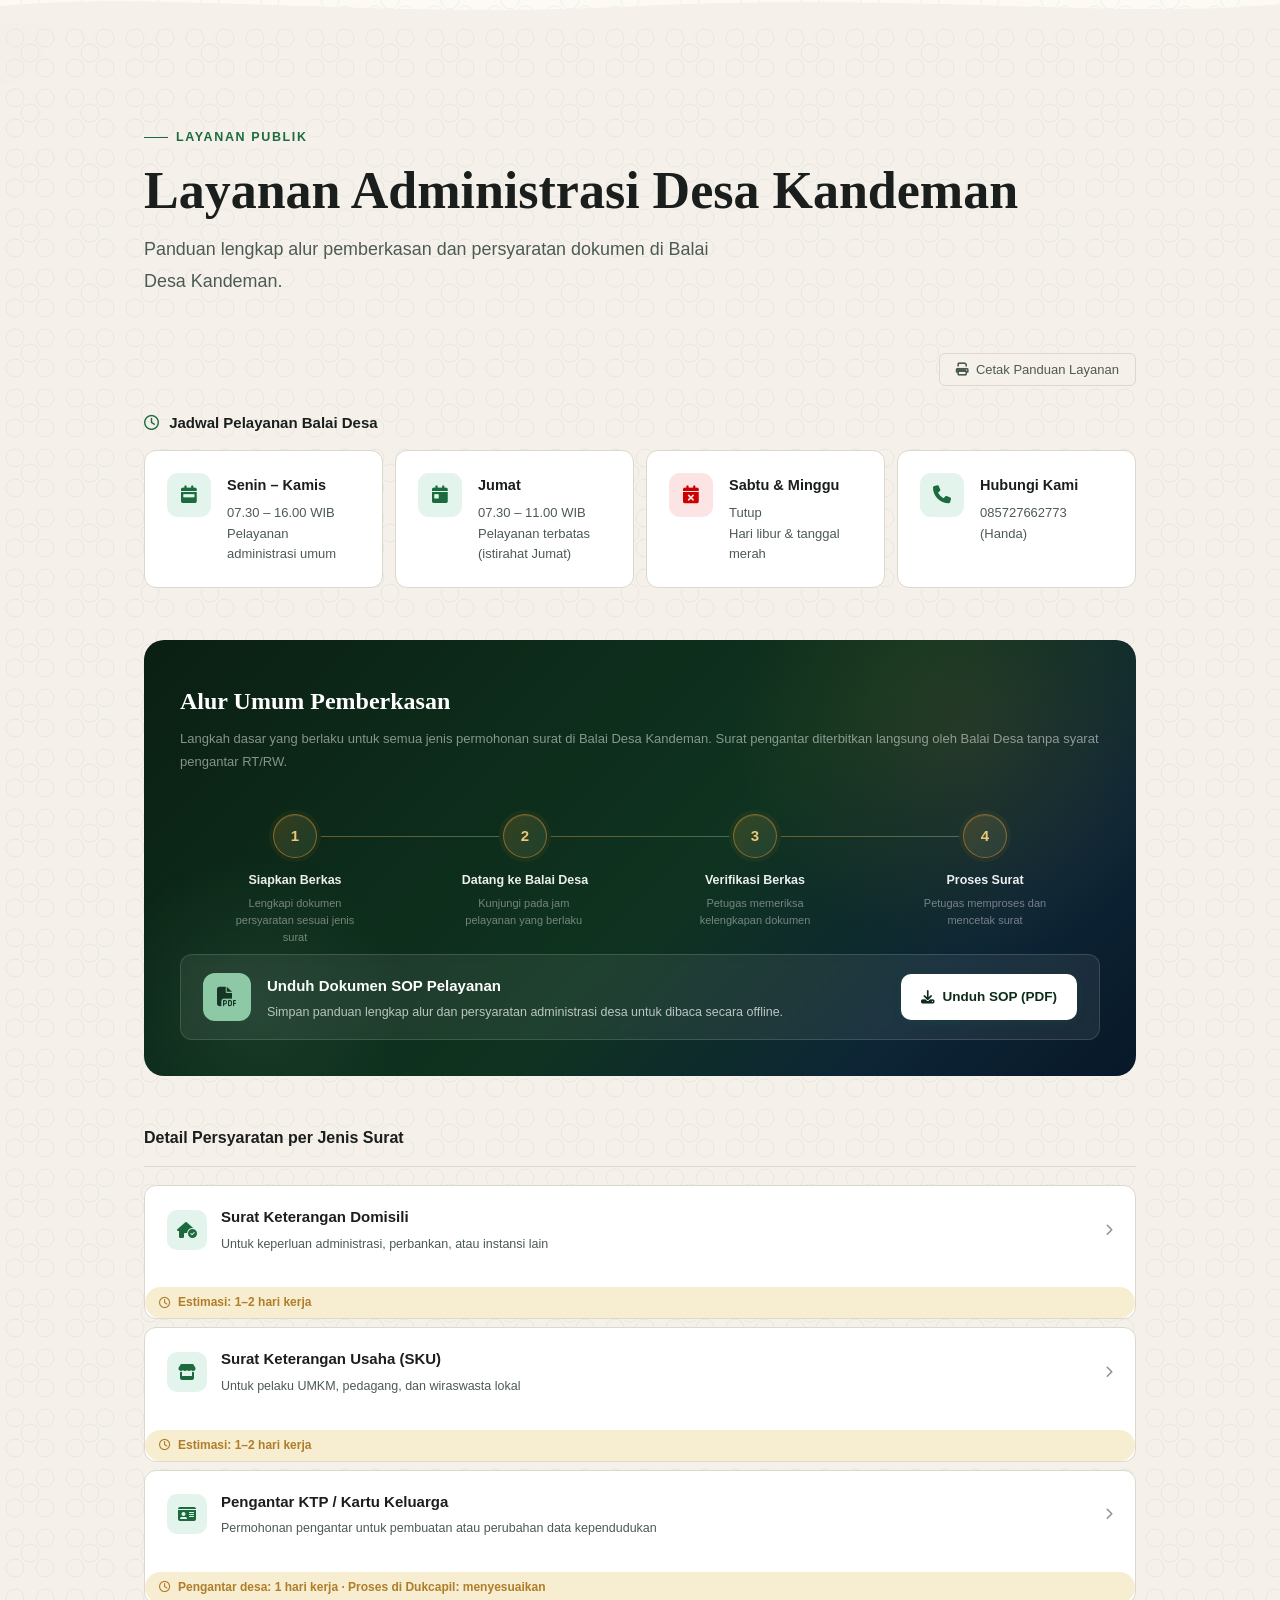
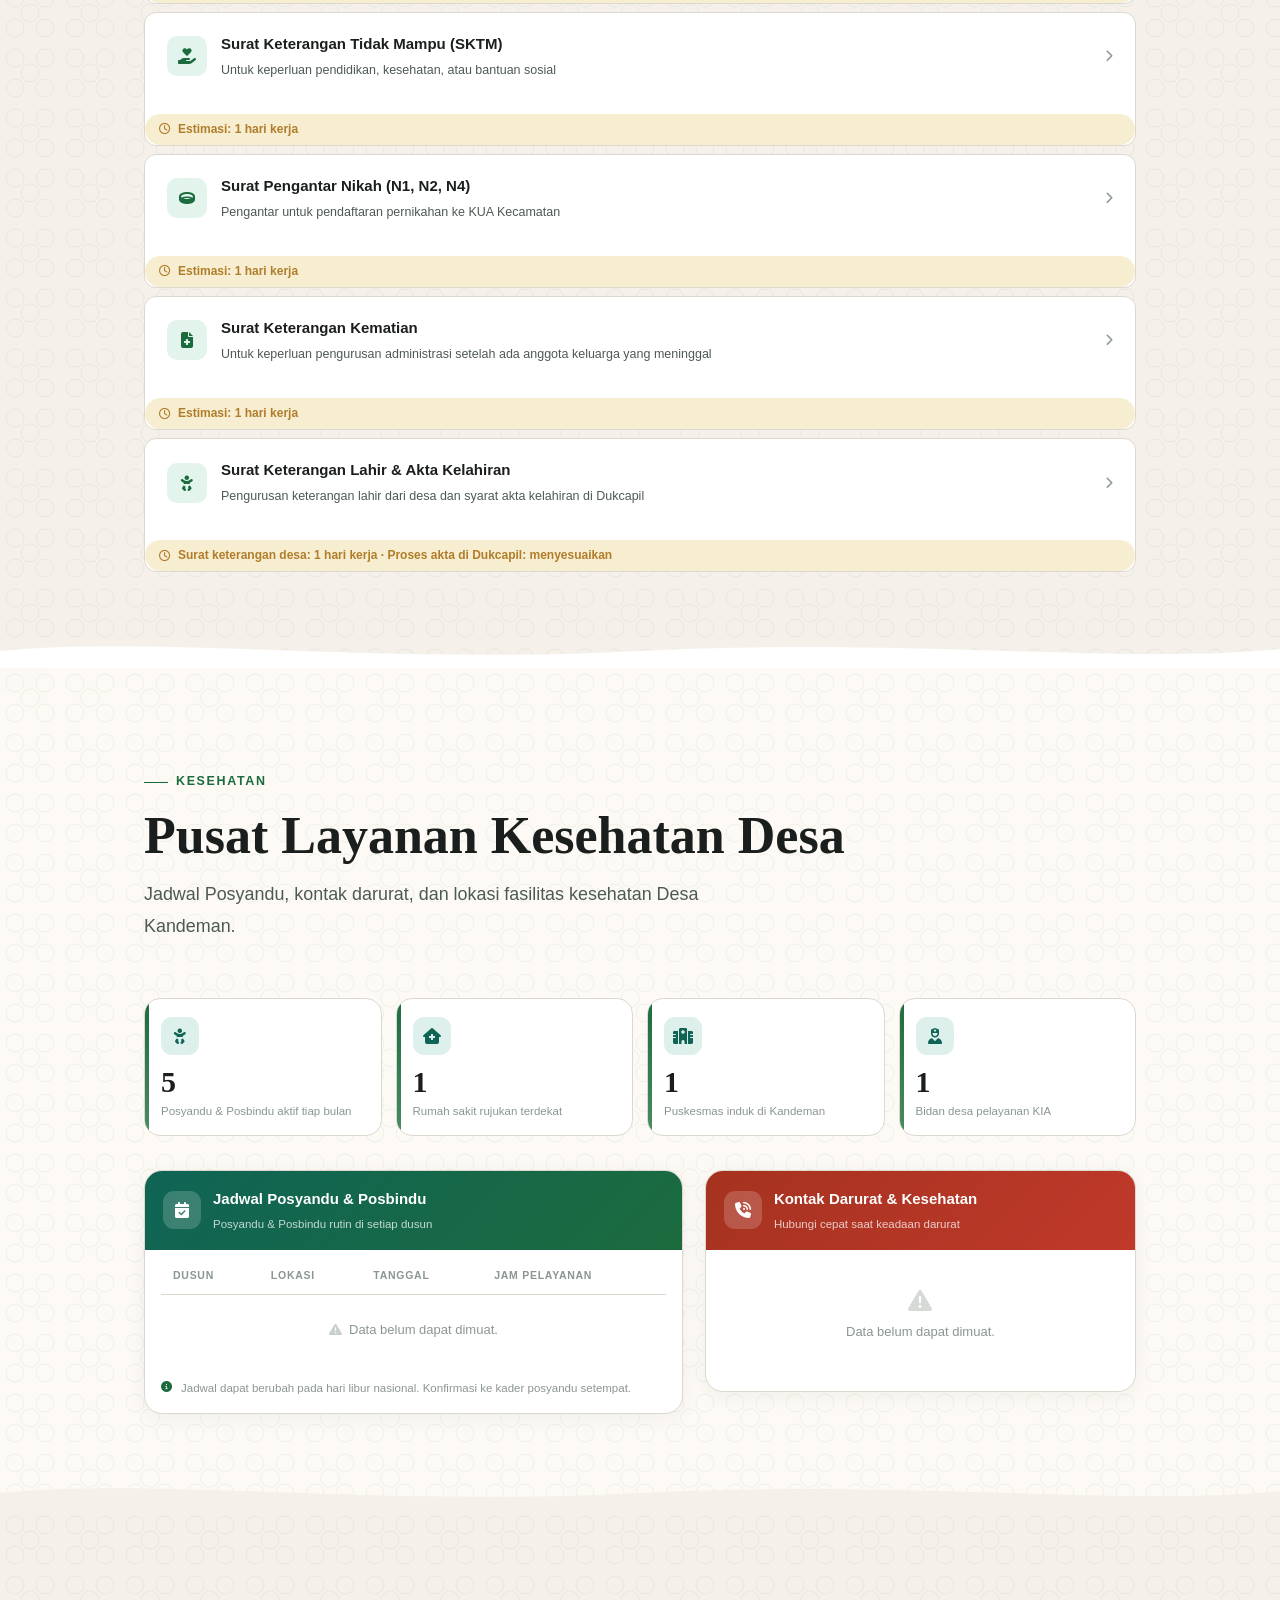
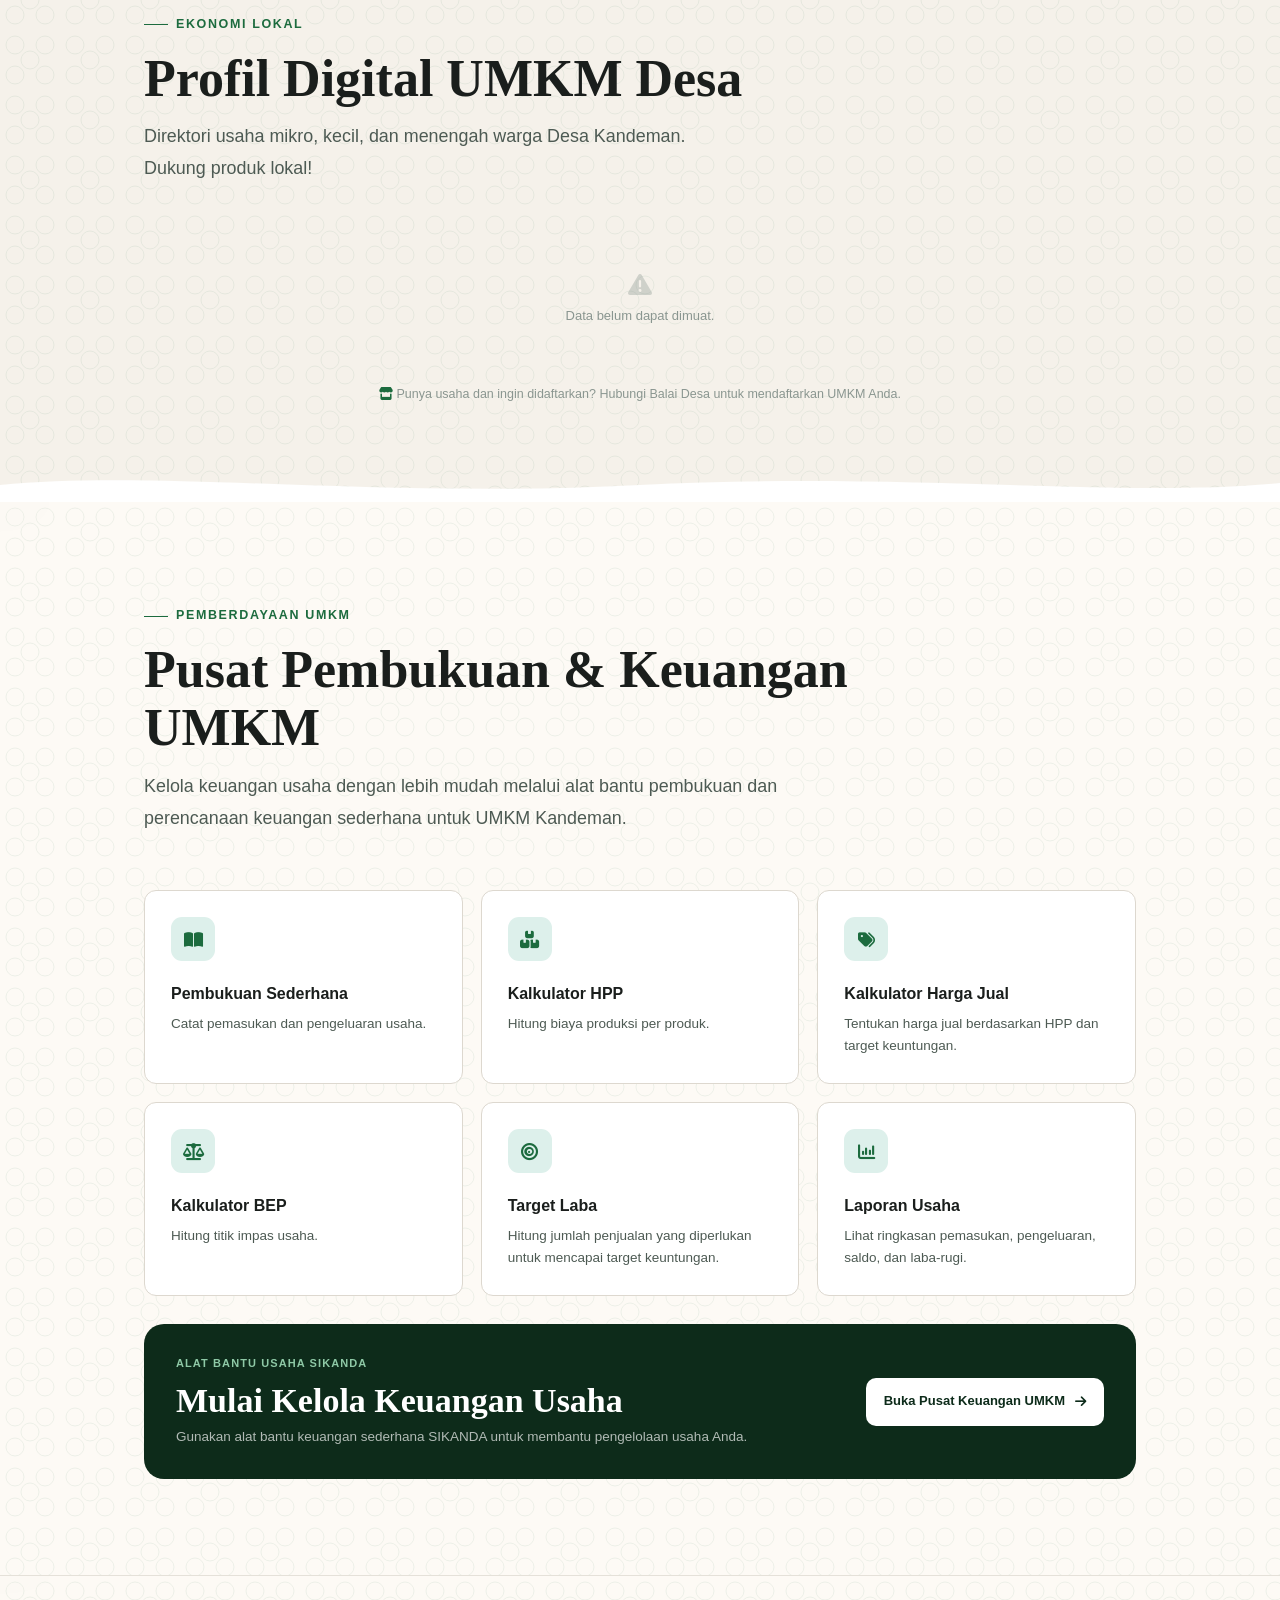
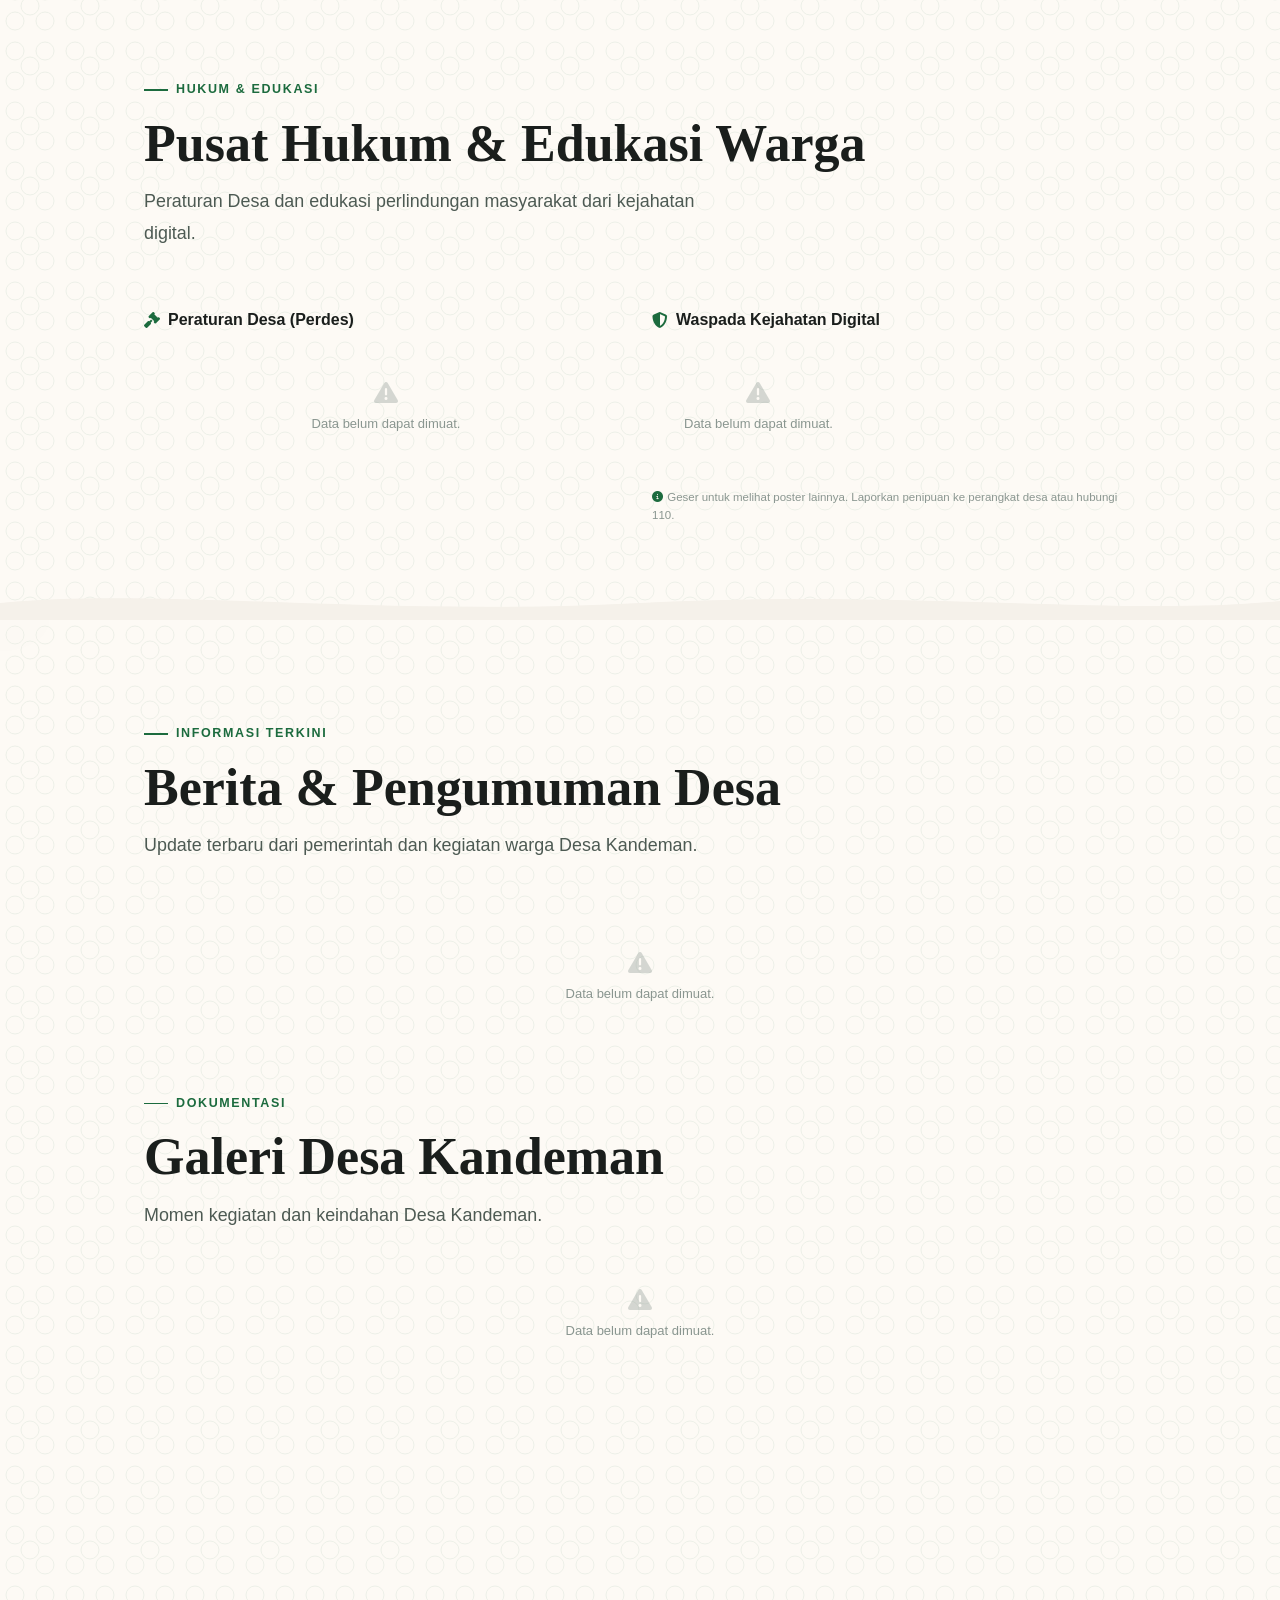
==== commit d96f1123: "Add files via upload" ====
--- a/Portal Resmi Desa Kandeman/index.html
+++ b/Portal Resmi Desa Kandeman/index.html
@@ -93,7 +93,7 @@
   }
   </script>
 
-  <link rel="stylesheet" href="assets/css/main.css?v=20260815-bagan-kiri-kanan-v37" />
+  <link rel="stylesheet" href="assets/css/main.css?v=20260815-kartu-di-bawah-v38" />
 </head>
 <body>
 <a href="#beranda" class="skip-link">Lewati ke konten utama</a>
--- a/Portal Resmi Desa Kandeman/assets/css/main.css
+++ b/Portal Resmi Desa Kandeman/assets/css/main.css
@@ -1403,13 +1403,13 @@
        PEMERINTAHAN
     ══════════════════════════════════════ */
     /* ══════════════════════════════════════
-       STRUKTUR ORGANISASI — bagan kiri, kartu foto kanan
+       STRUKTUR ORGANISASI — bagan atas, kartu foto bawah
     ══════════════════════════════════════ */
     .org-layout {
       display: grid;
-      grid-template-columns: minmax(520px, 1.05fr) minmax(360px, .95fr);
-      gap: 18px;
-      align-items: stretch;
+      grid-template-columns: minmax(0, 1fr);
+      gap: 24px;
+      align-items: start;
     }
     .org-chart-panel,
     .org-showcase {
@@ -1621,23 +1621,6 @@
       text-wrap: balance;
     }
     .org-card-leader .org-card-caption { background: linear-gradient(135deg, var(--forest), var(--emerald)); }
-    @media (min-width: 1081px) {
-      .org-chart-panel { padding: 26px 22px 28px; }
-      .org-showcase { padding: 26px; }
-      .org-chart-heading { margin-bottom: 22px; }
-      .org-tree-reference-kades { width: min(100%, 260px); }
-      .org-tree-reference-stage-sekdes .org-tree-node { width: min(86%, 240px); }
-      .org-tree-reference-branch { gap: 7px; }
-      .org-tree-reference-branch .org-tree-node { padding: 9px 5px; }
-      .org-tree-reference-branch .org-tree-node span { font-size: 7.5px; }
-      .org-tree-reference-branch .org-tree-node strong { font-size: 10px; }
-      .org-tree-reference-stage h4 { font-size: 8px; }
-      .org-tabs { margin-bottom: 20px; }
-      .org-tab { flex: 1 1 120px; padding-inline: 12px; }
-    }
-    @media (max-width: 1080px) {
-      .org-layout { grid-template-columns: minmax(0, 1fr); gap: 24px; }
-    }
     @media (max-width: 900px) {
       .org-tree-reference { max-width: 680px; }
       .org-tree-reference-canvas { padding-inline: 0; }
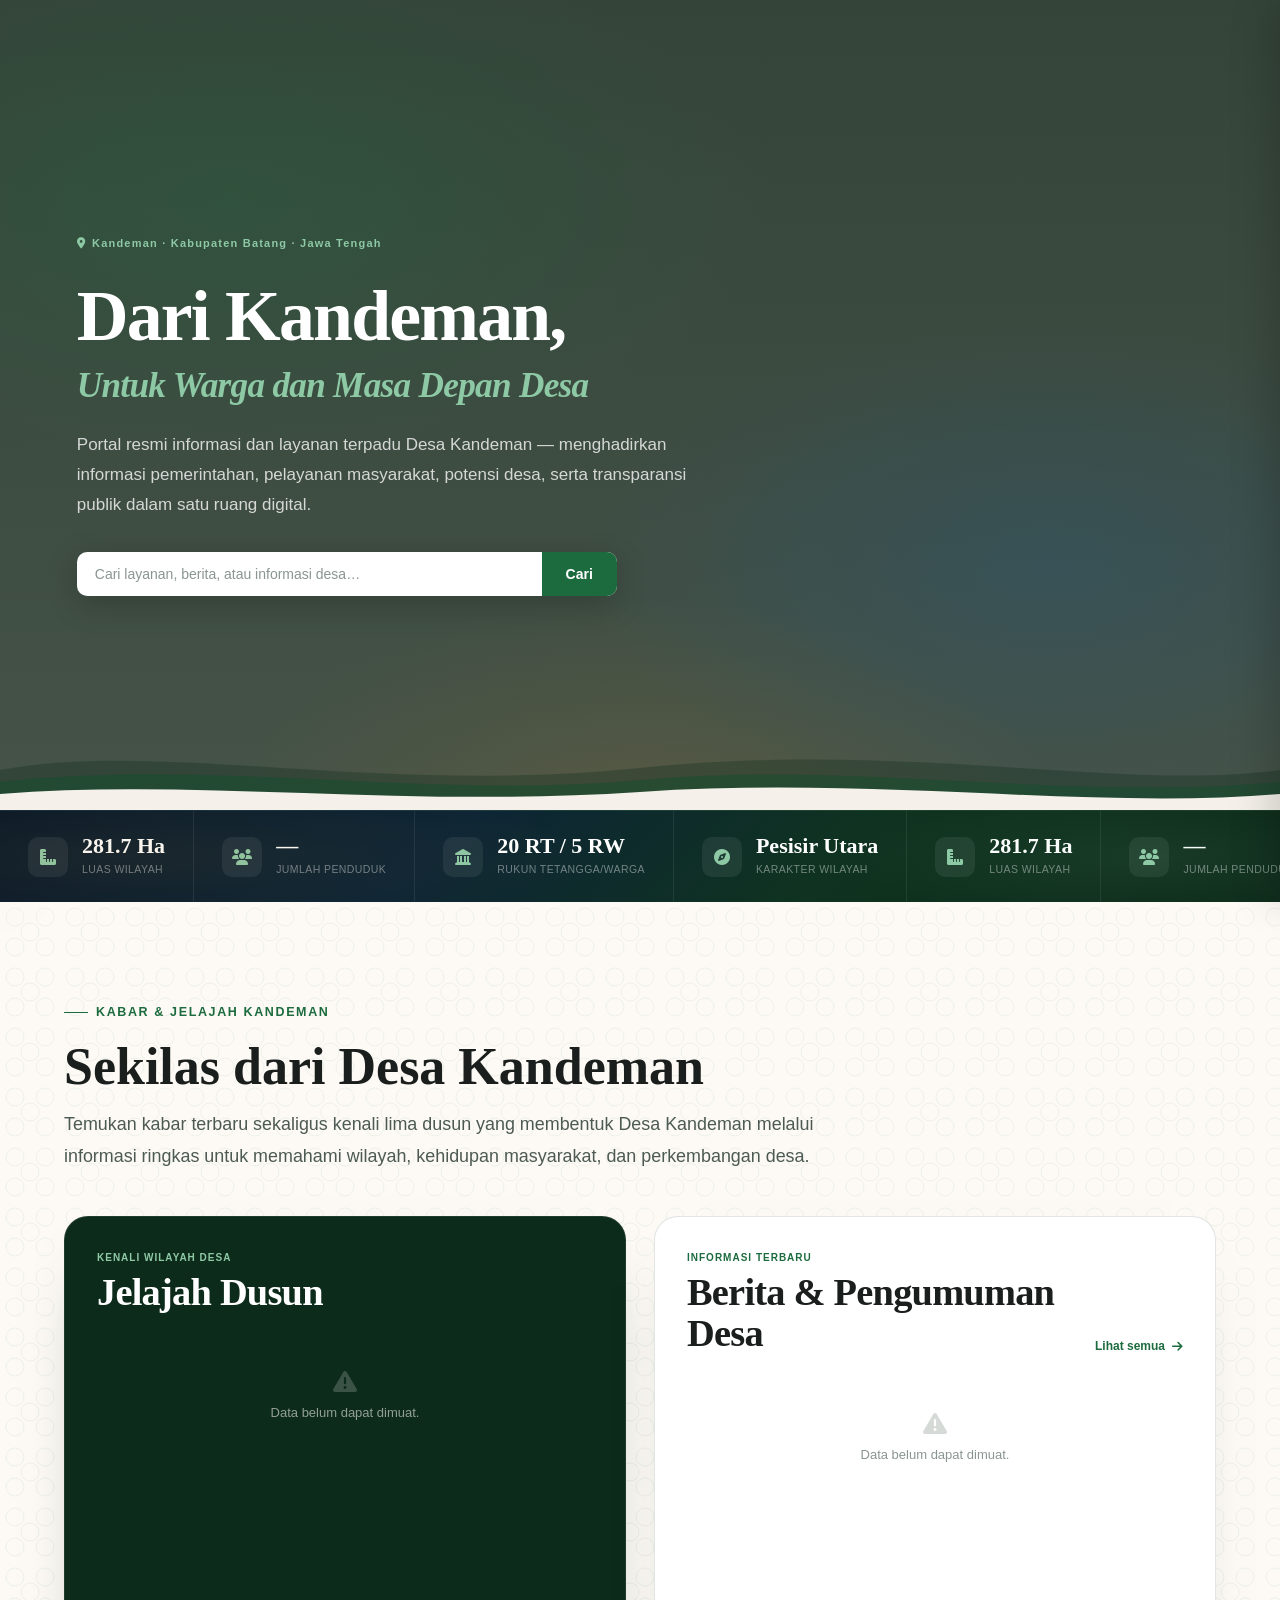
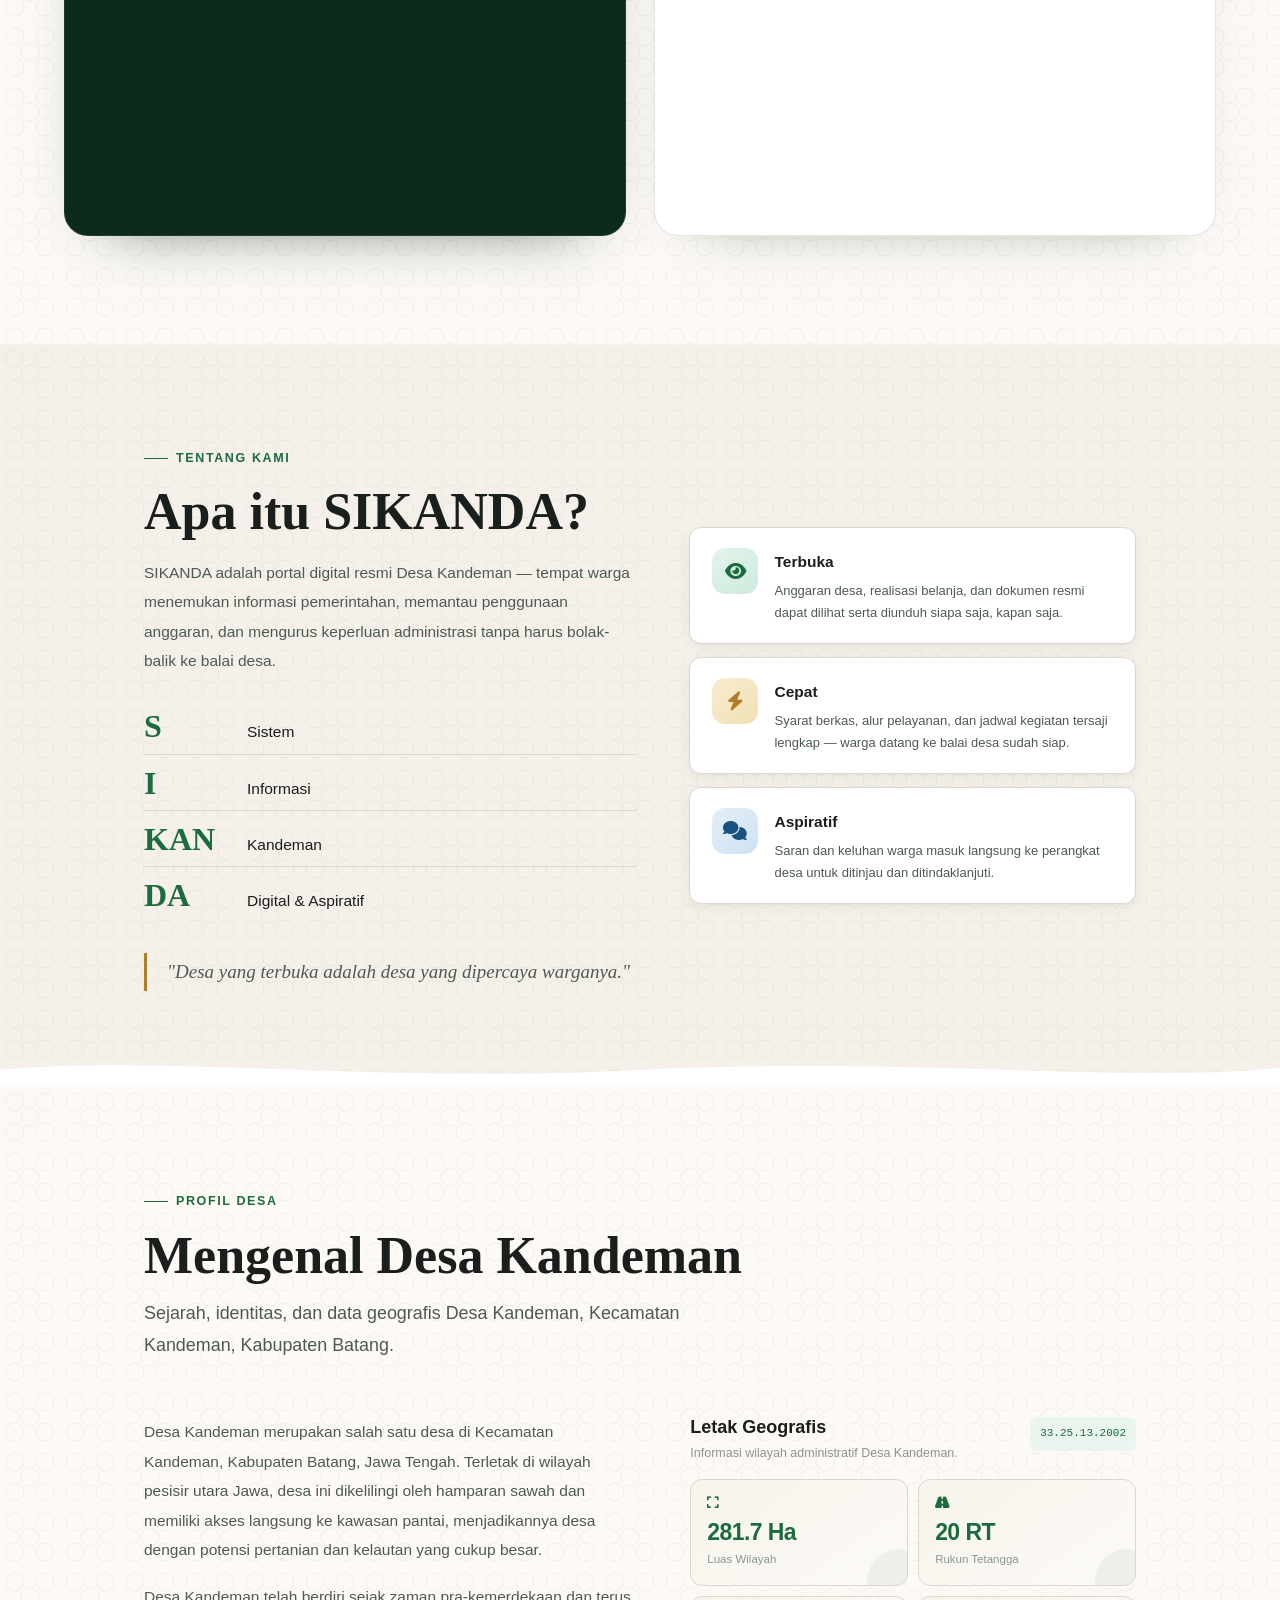
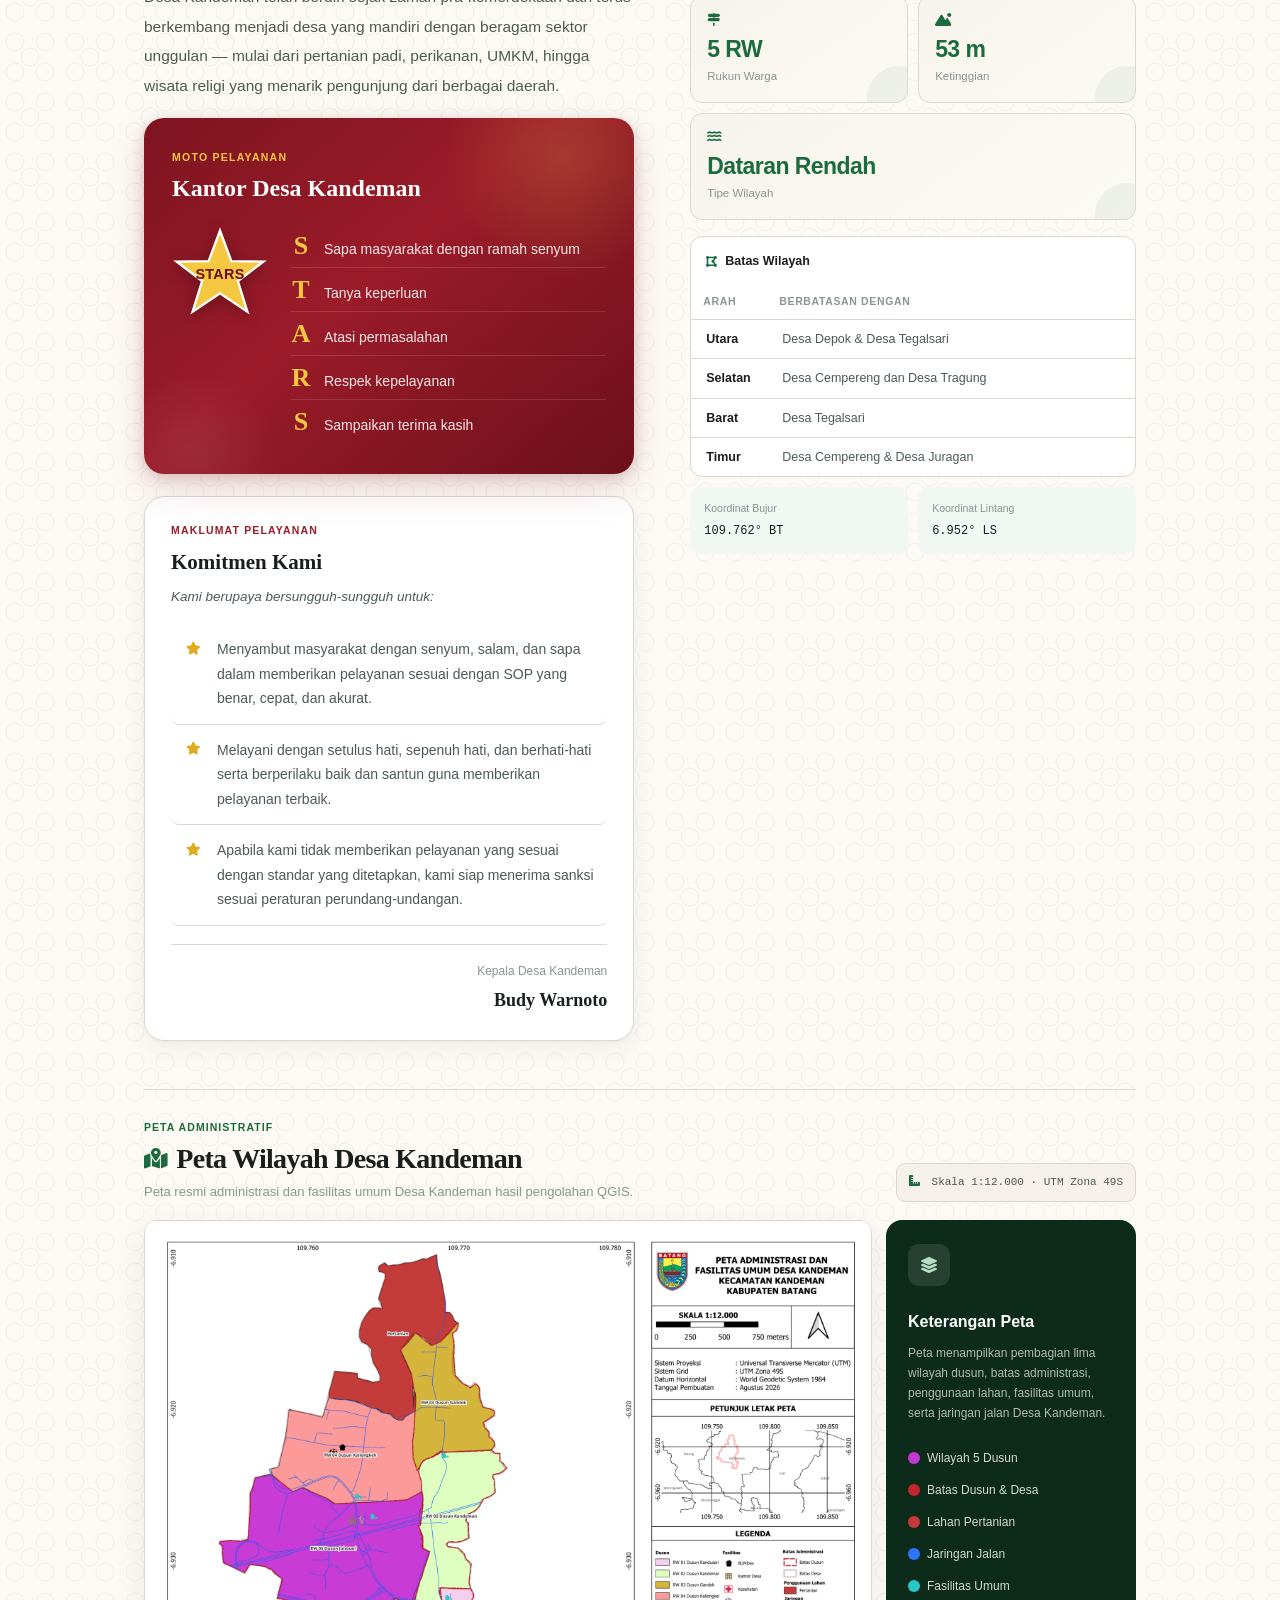
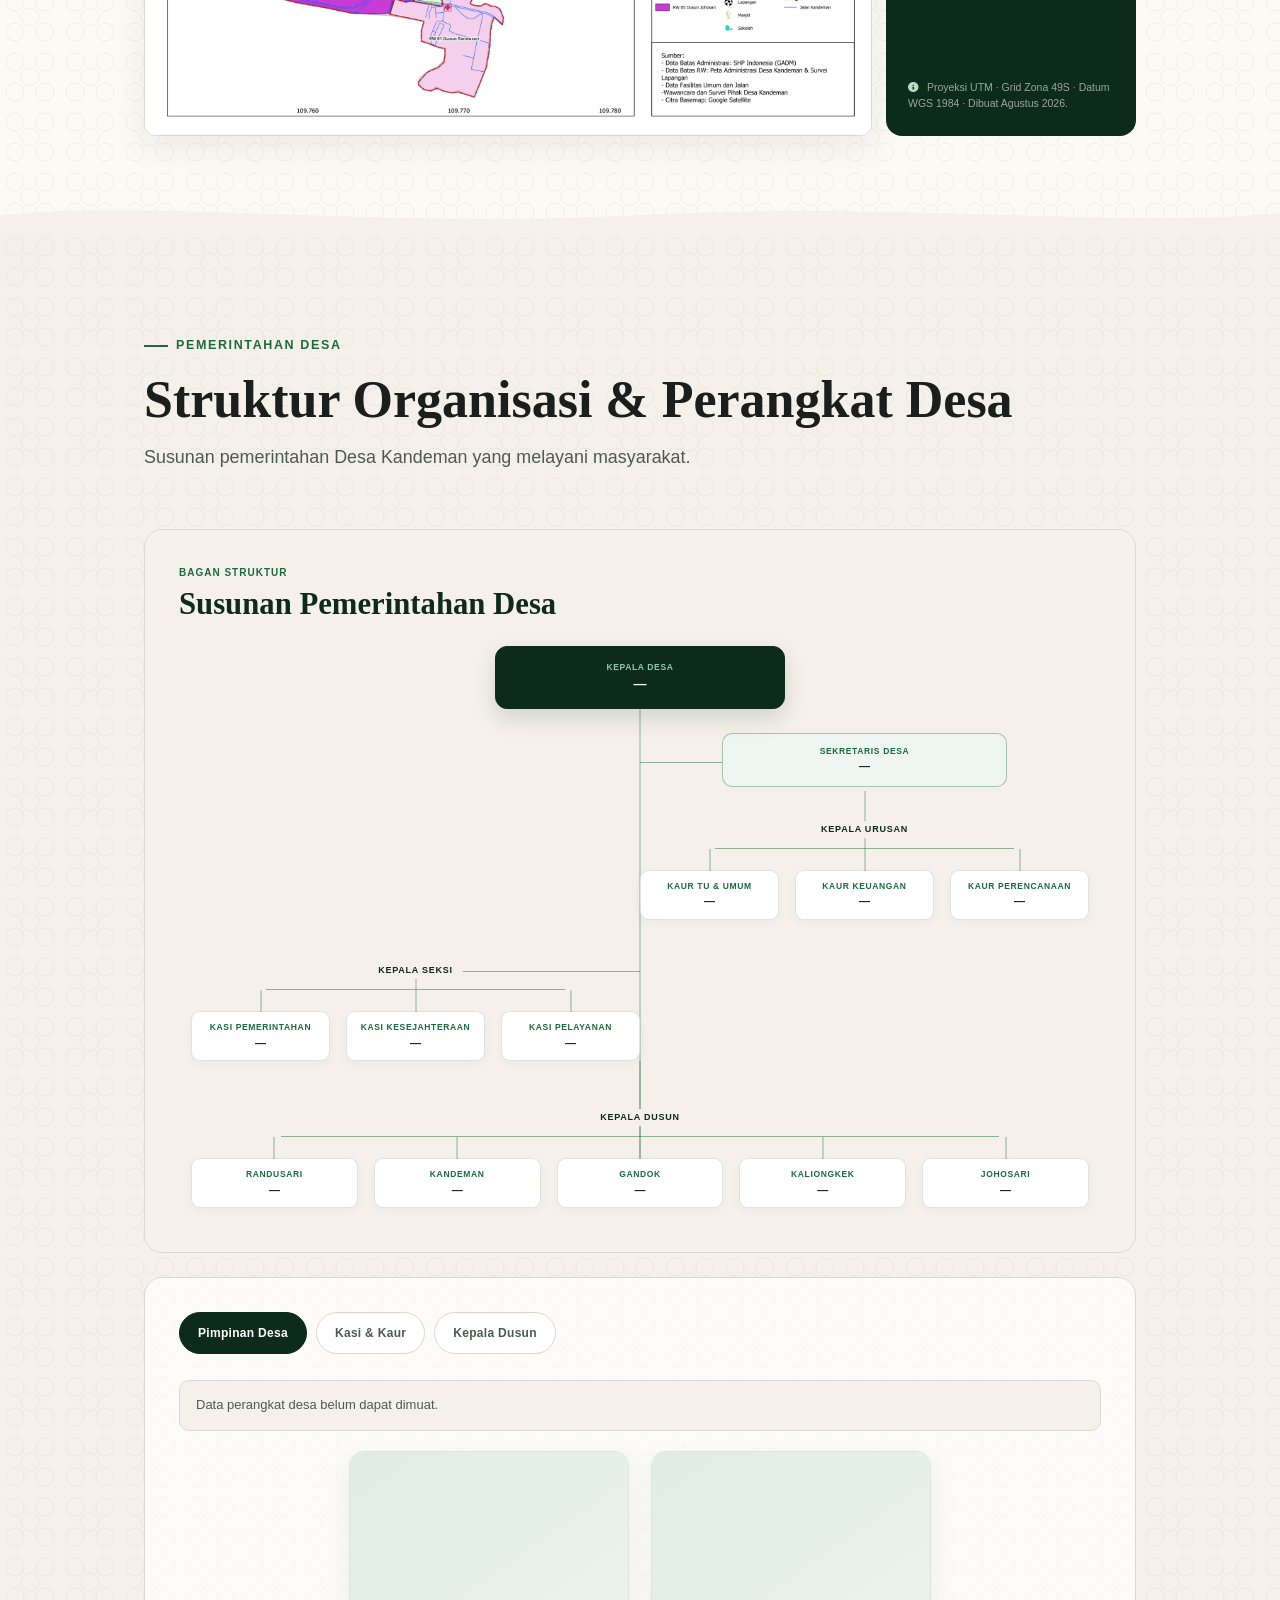
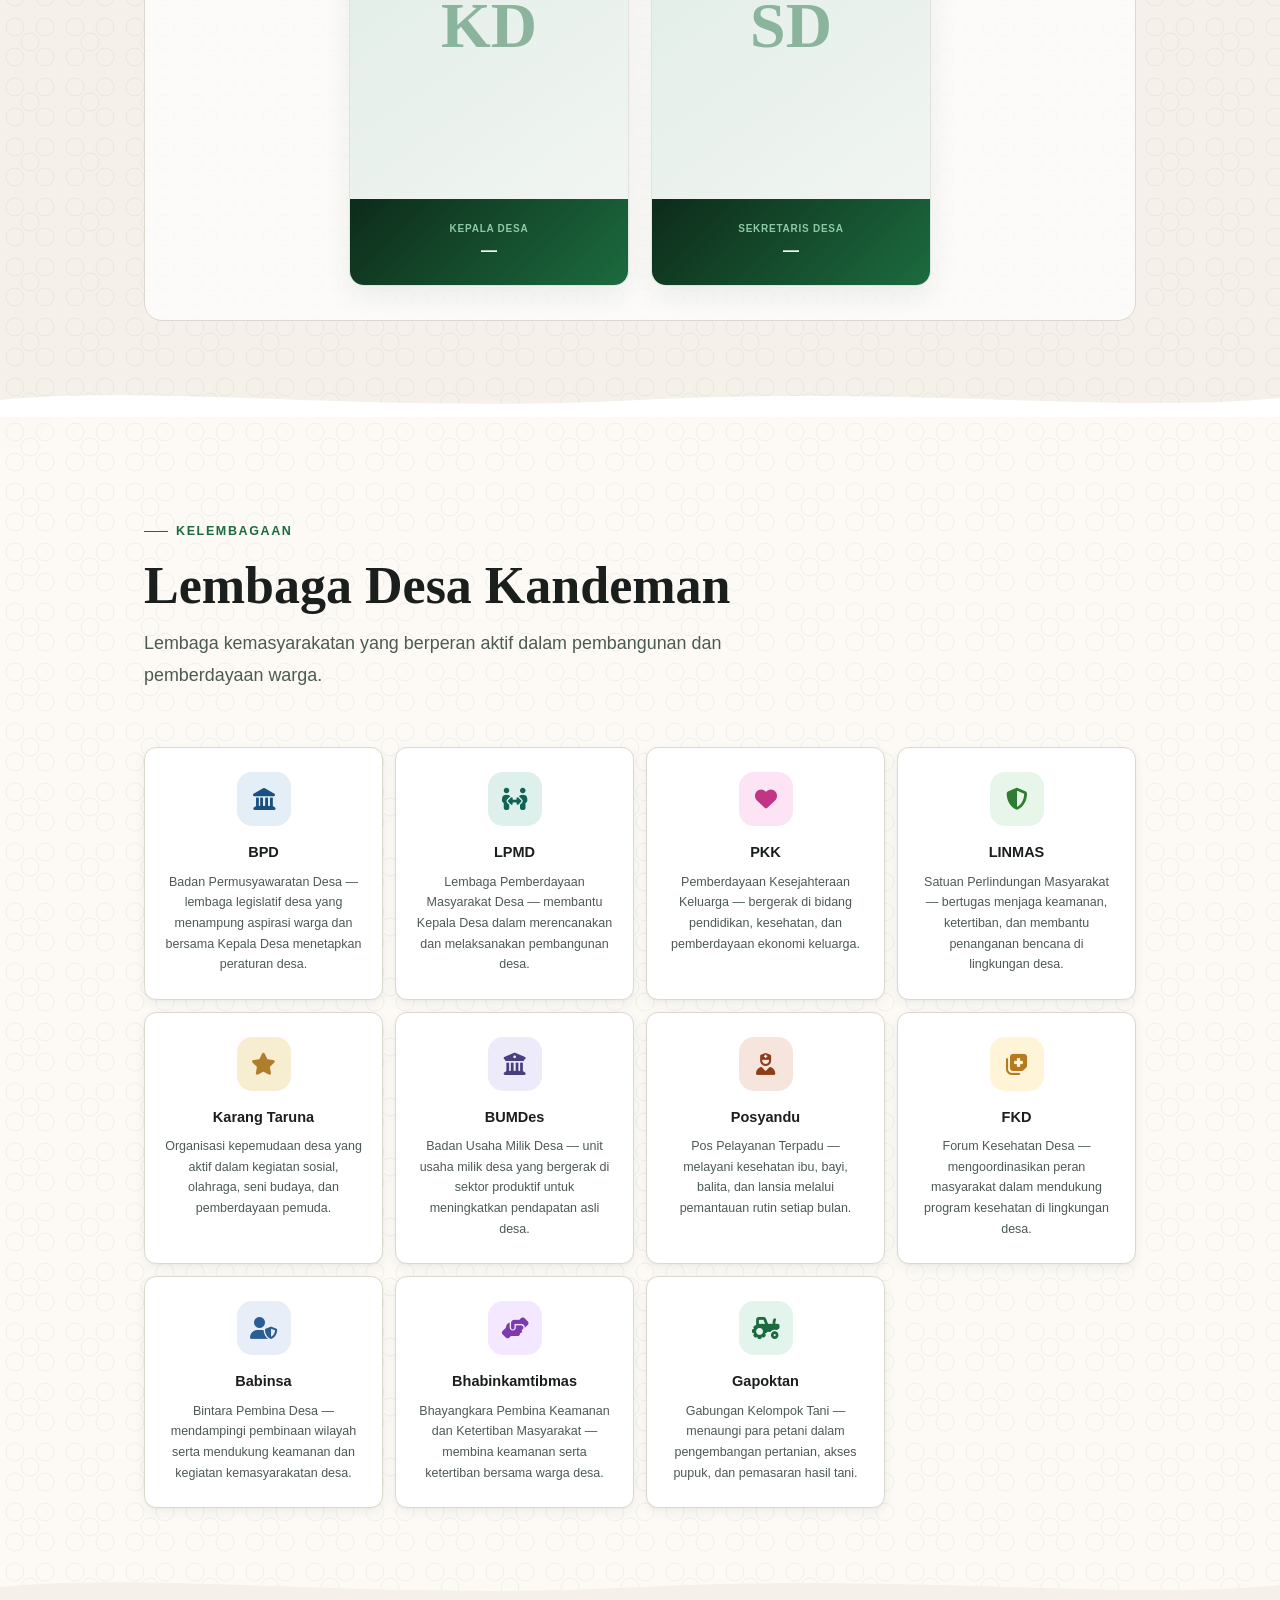
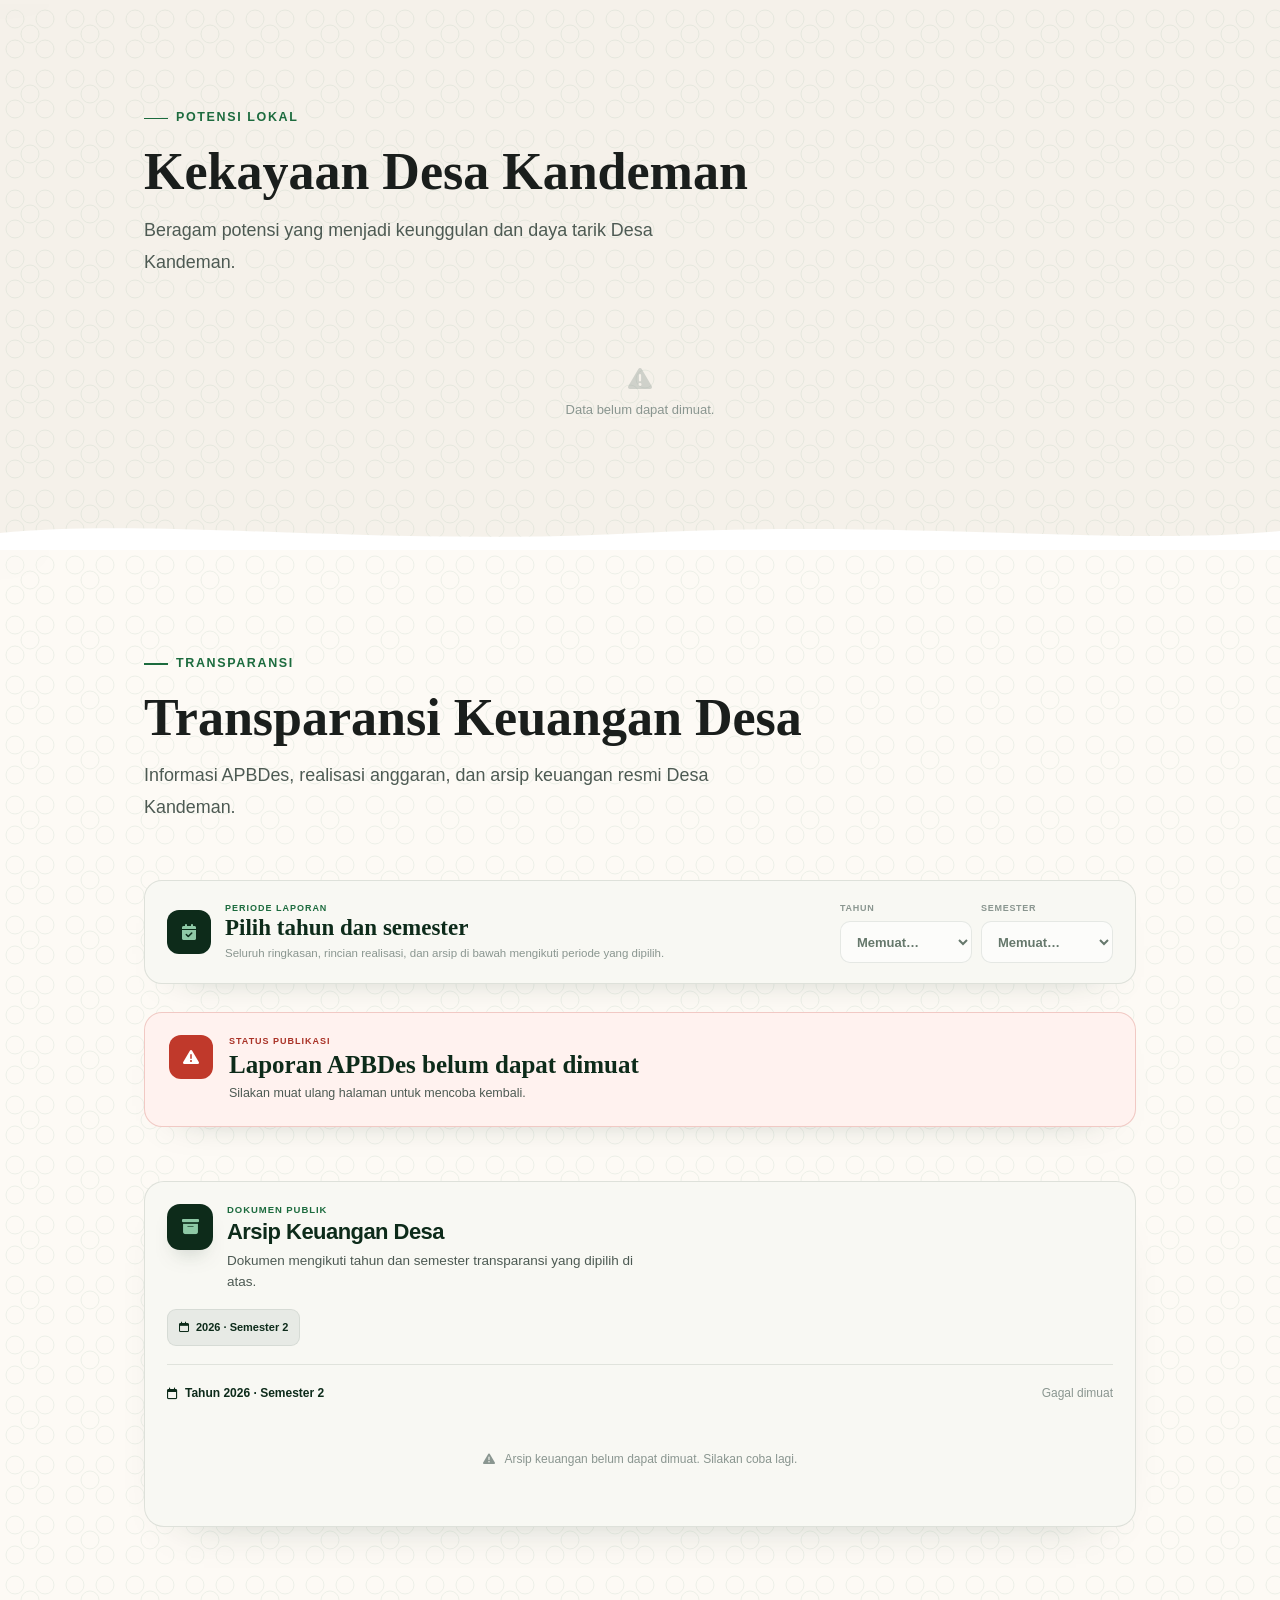
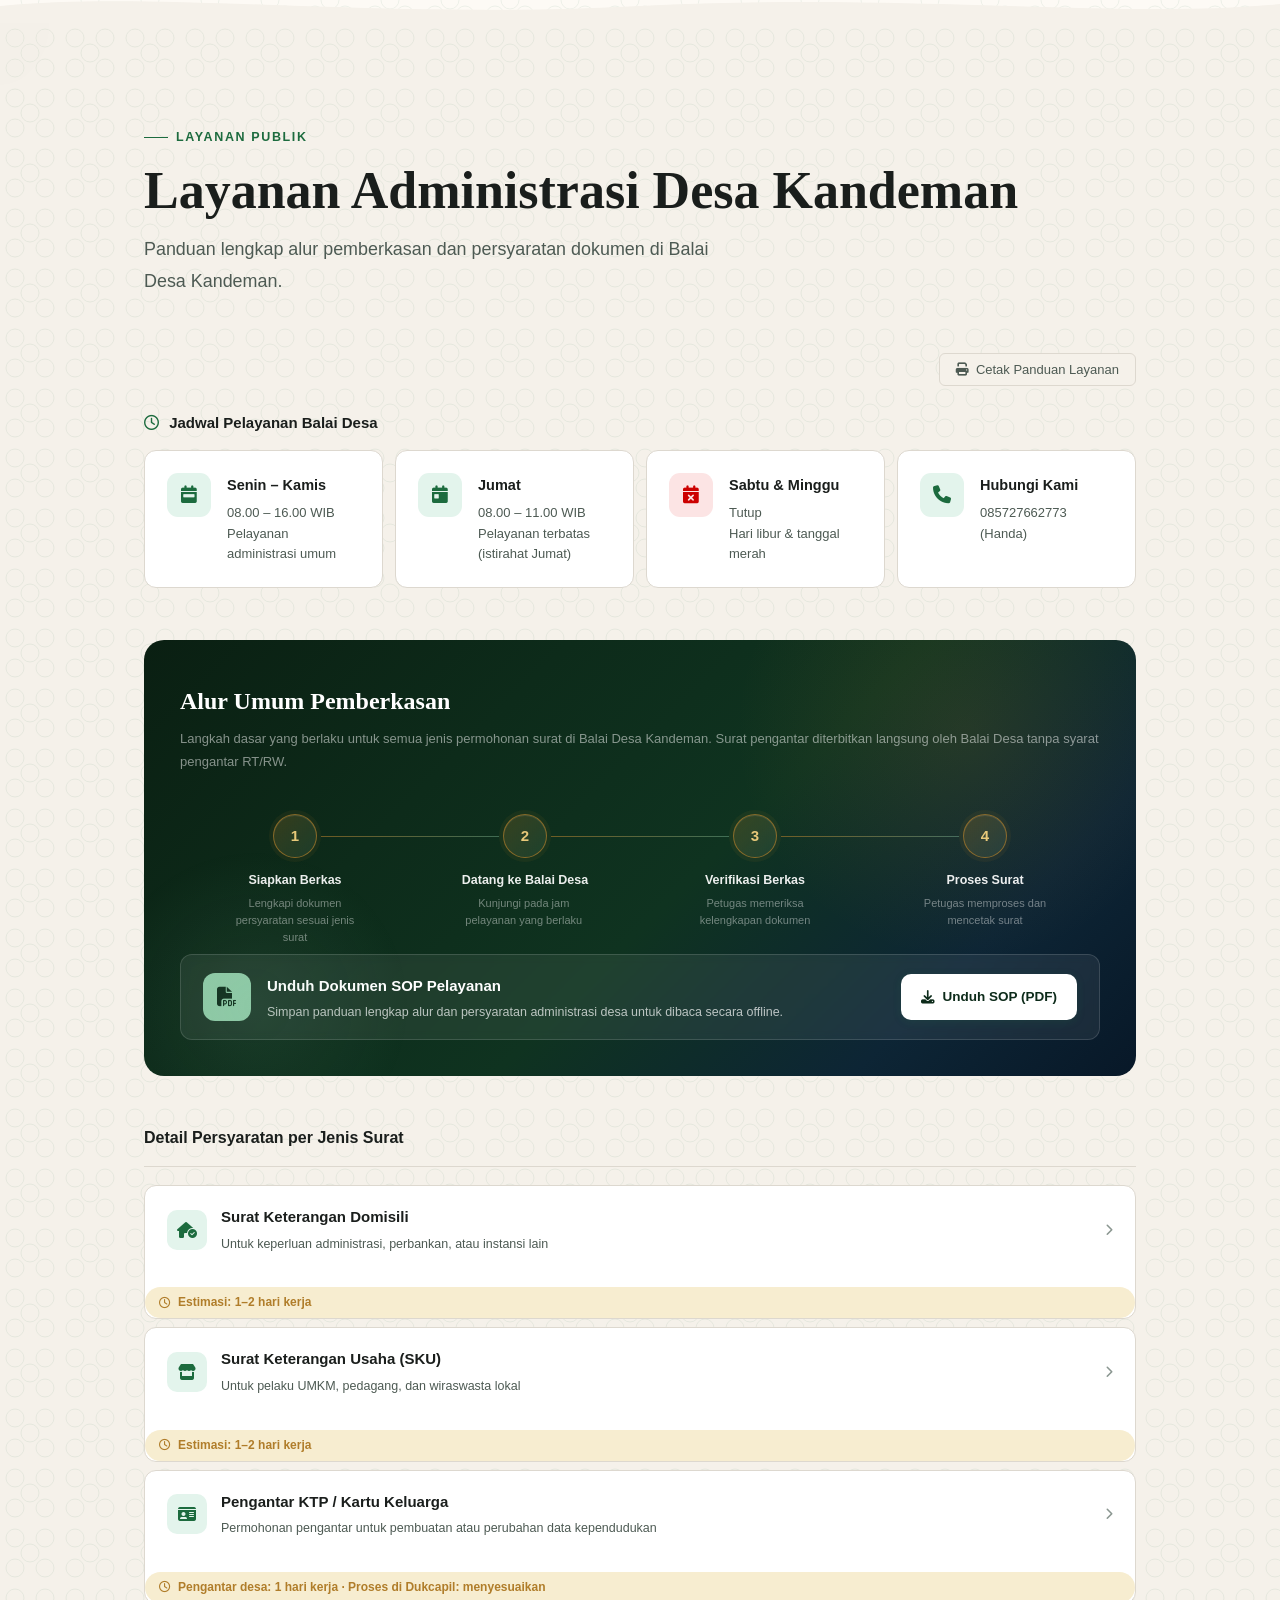
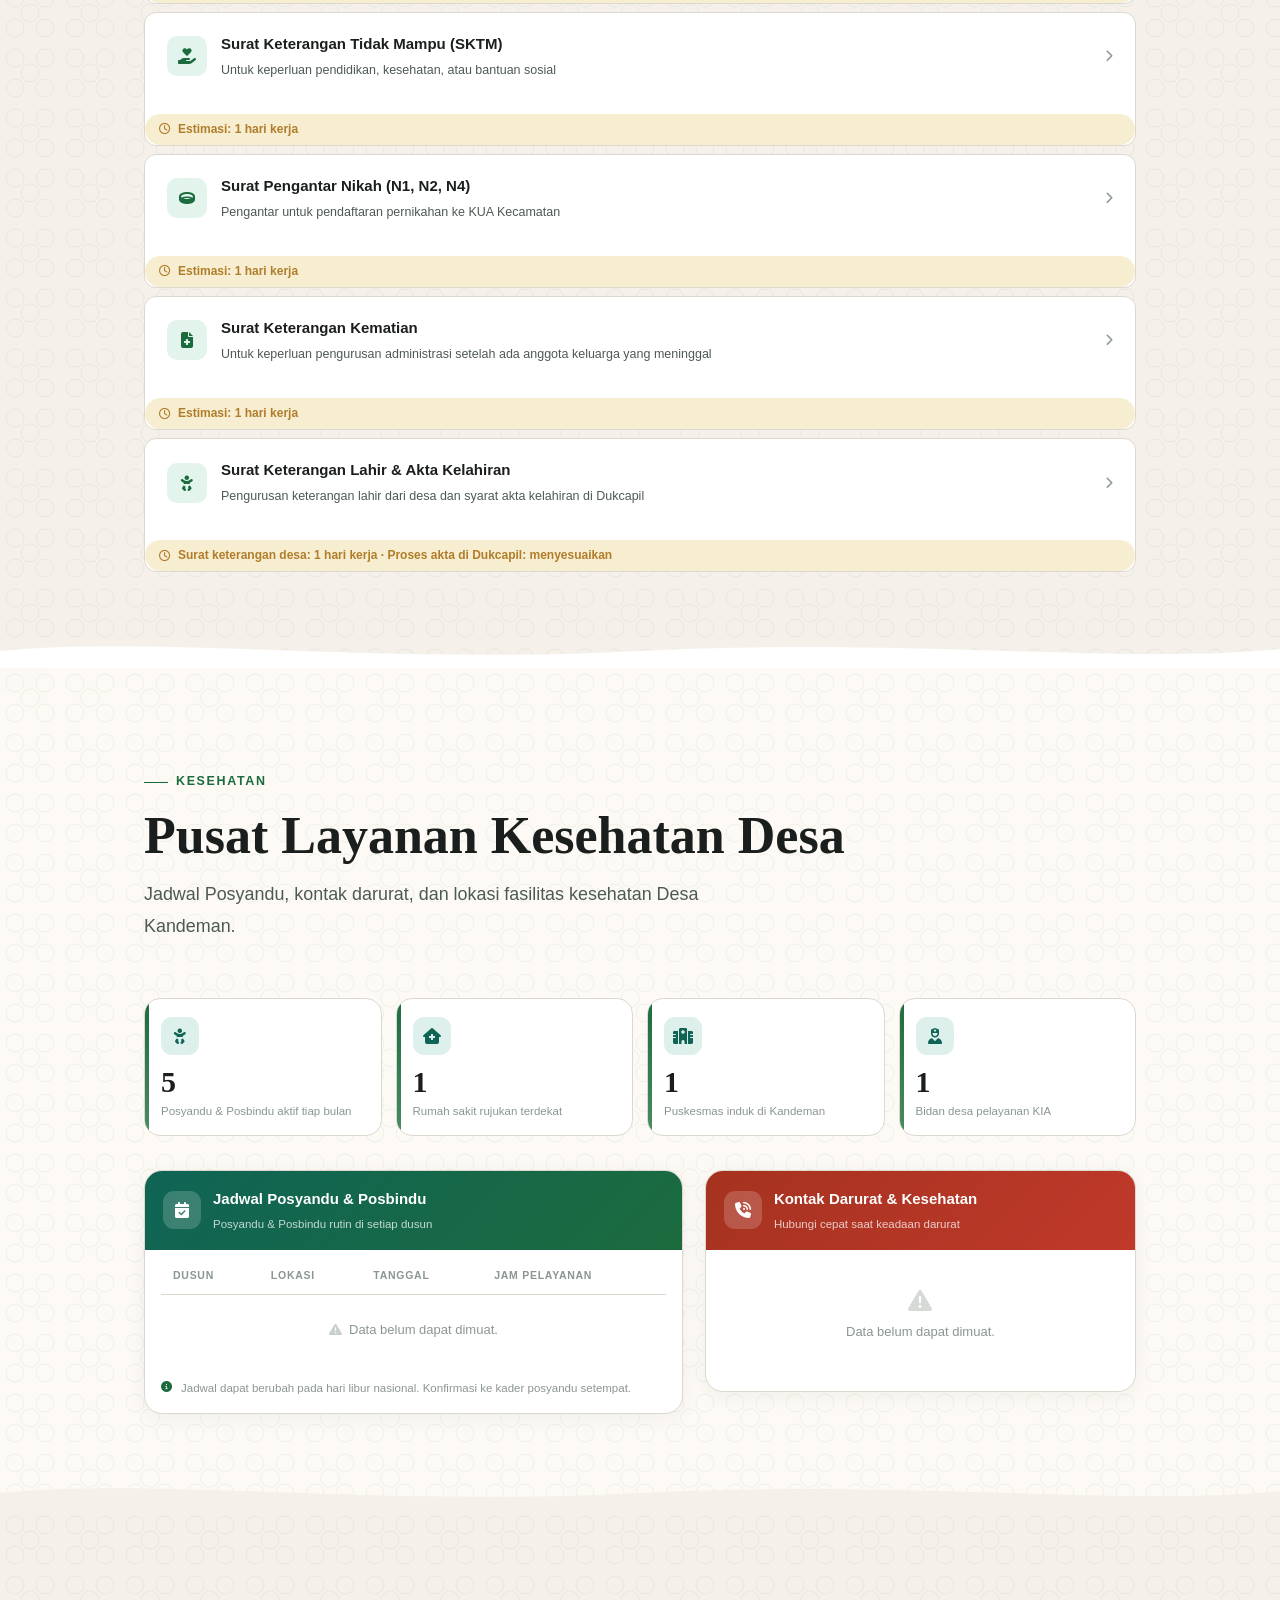
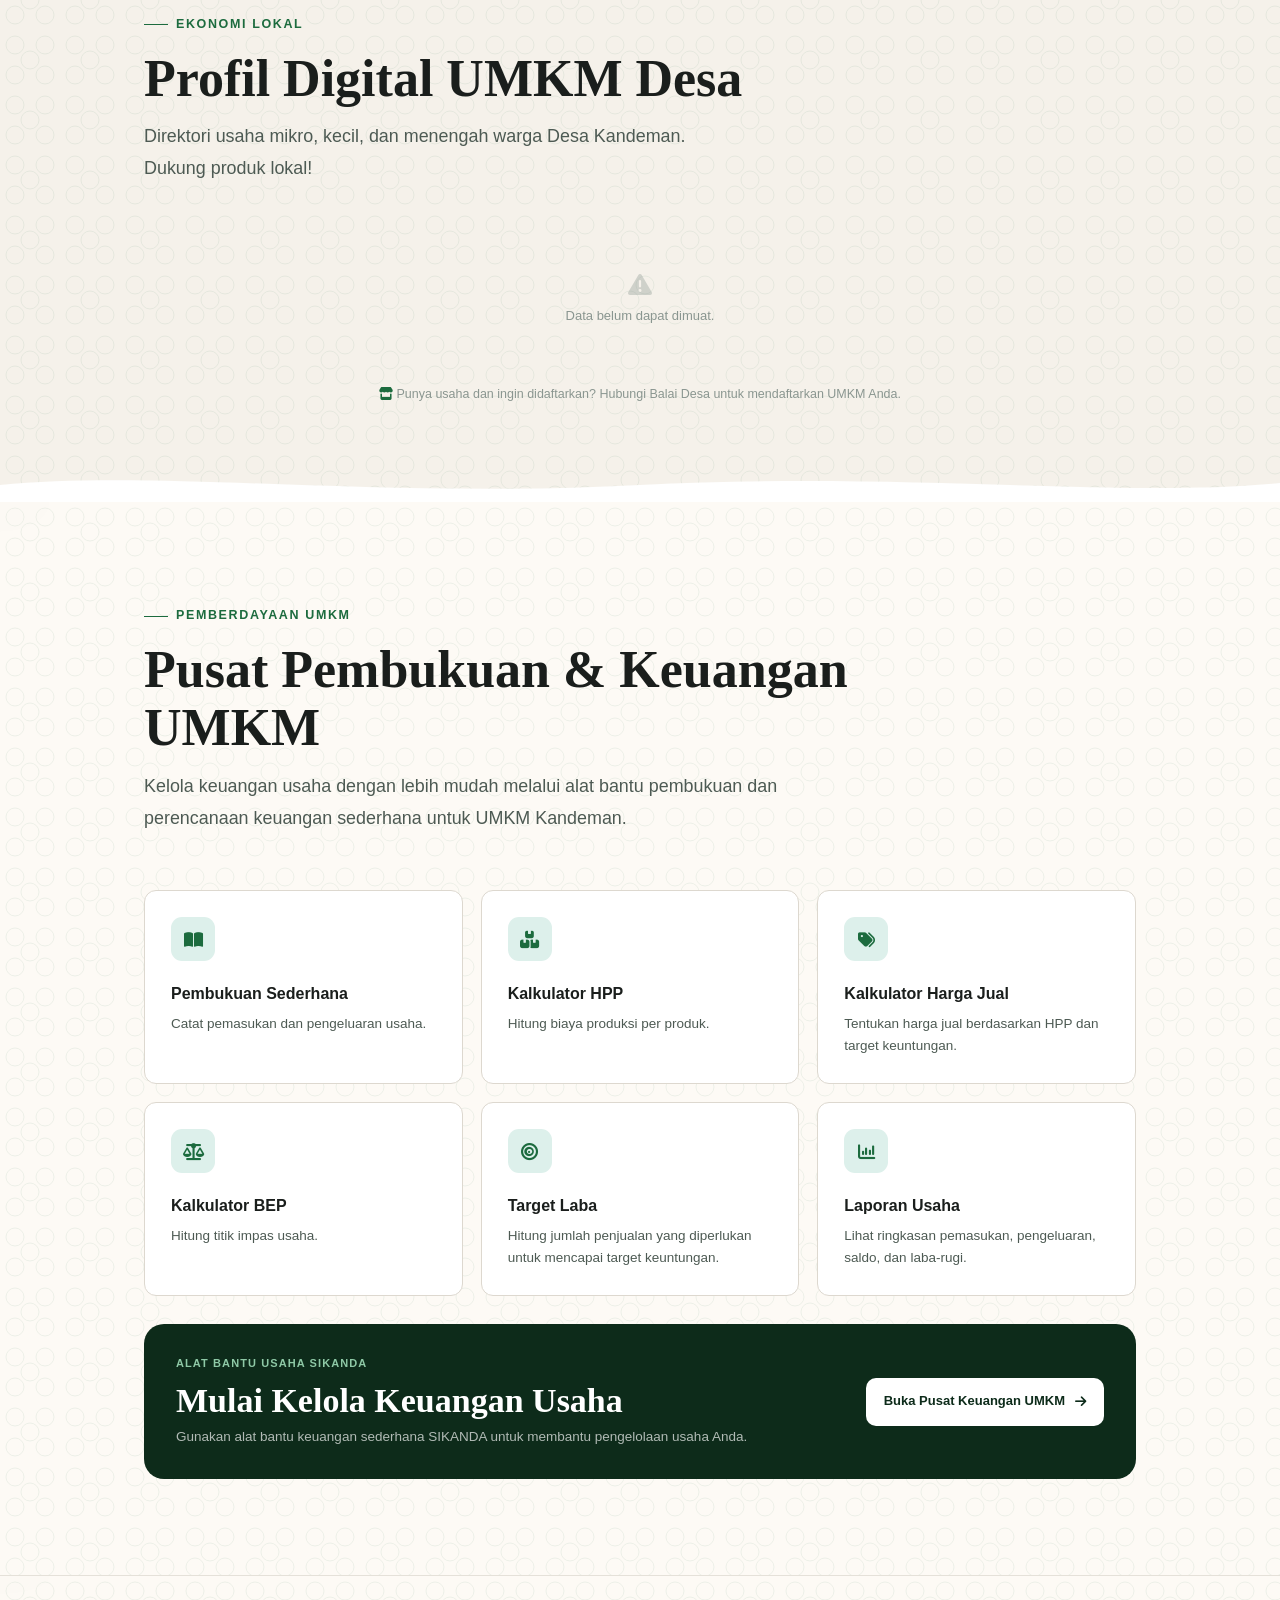
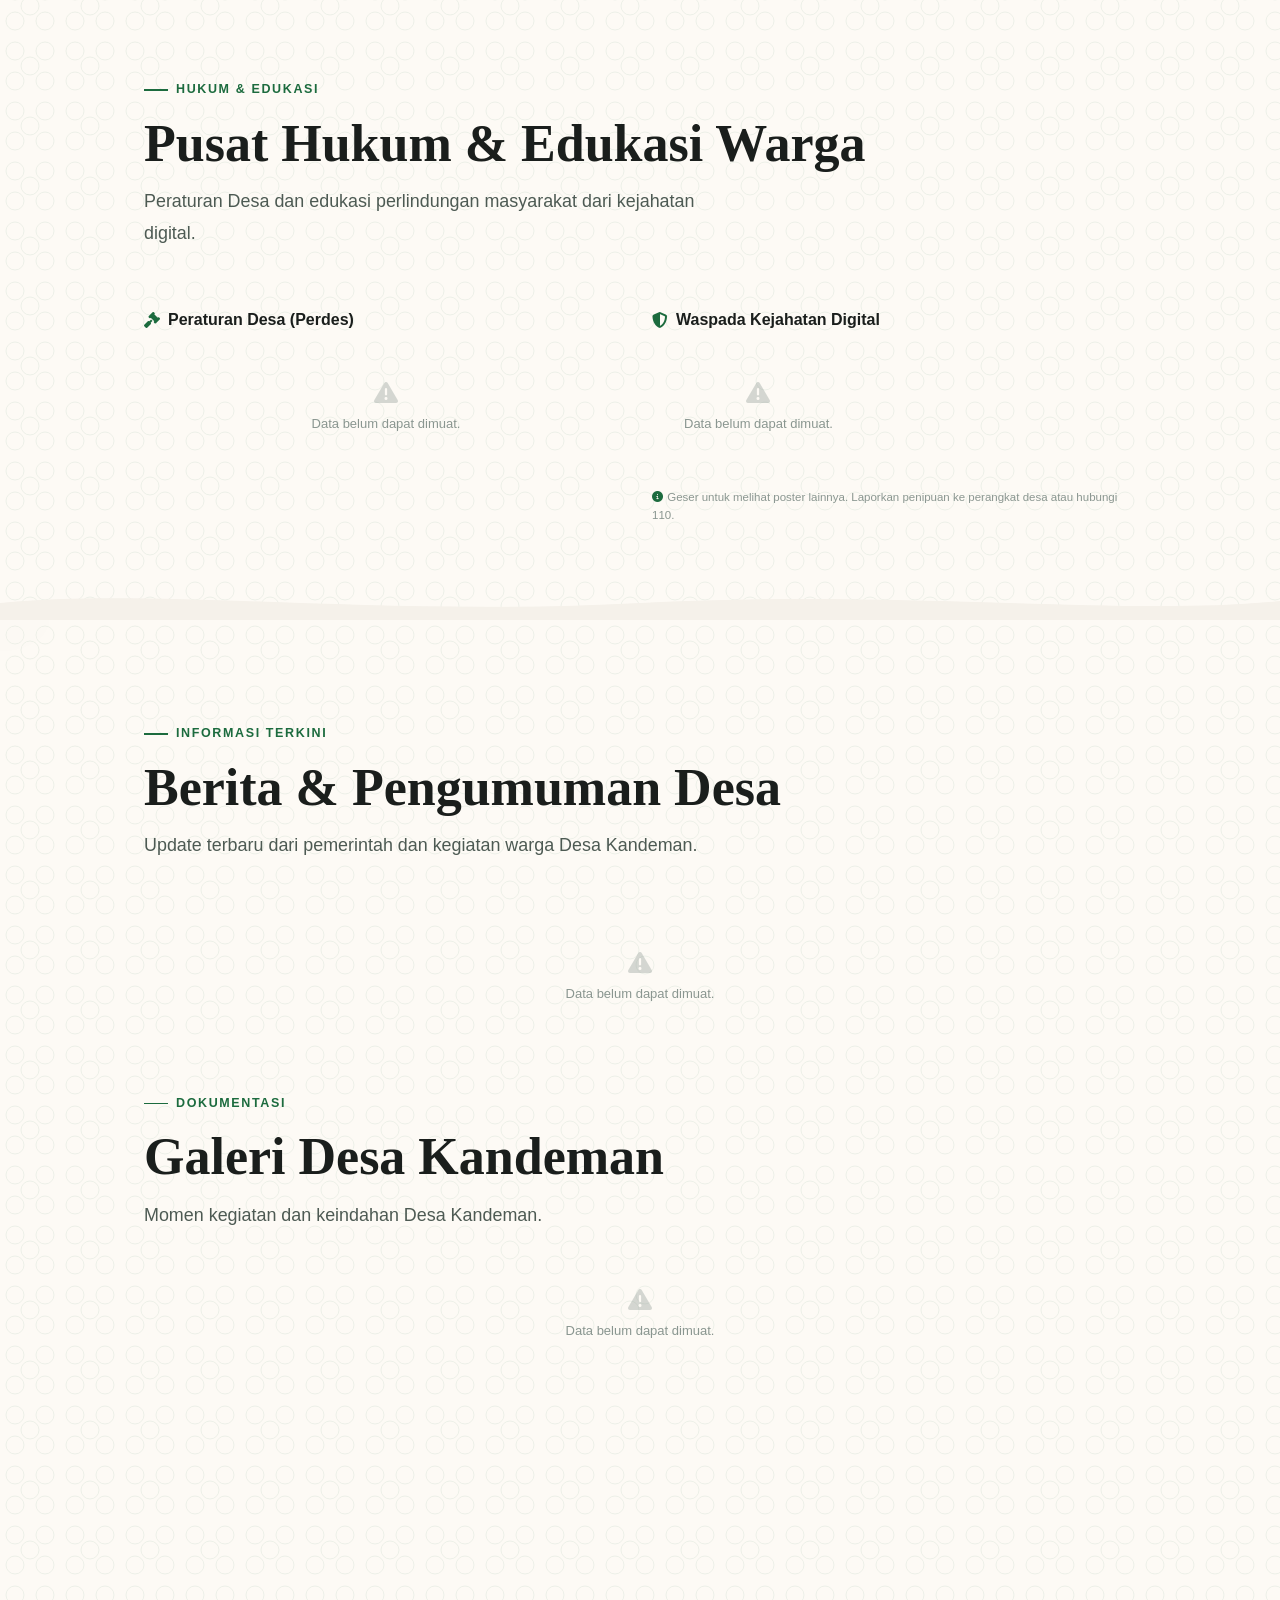
==== commit aa039eae: "Add files via upload" ====
--- a/Portal Resmi Desa Kandeman/index.html
+++ b/Portal Resmi Desa Kandeman/index.html
@@ -93,7 +93,7 @@
   }
   </script>
 
-  <link rel="stylesheet" href="assets/css/main.css?v=20260815-kartu-di-bawah-v38" />
+  <link rel="stylesheet" href="assets/css/main.css?v=20260815-foto-jadwal-syarat-v39" />
 </head>
 <body>
 <a href="#beranda" class="skip-link">Lewati ke konten utama</a>
@@ -1144,14 +1144,14 @@
         <div class="jadwal-icon"><i class="fa-solid fa-calendar-week"></i></div>
         <div>
           <h4>Senin – Kamis</h4>
-          <p>07.30 – 16.00 WIB<br>Pelayanan administrasi umum</p>
+          <p>08.00 – 16.00 WIB<br>Pelayanan administrasi umum</p>
         </div>
       </div>
       <div class="jadwal-card">
         <div class="jadwal-icon"><i class="fa-solid fa-calendar-day"></i></div>
         <div>
           <h4>Jumat</h4>
-          <p>07.30 – 11.00 WIB<br>Pelayanan terbatas (istirahat Jumat)</p>
+          <p>08.00 – 11.00 WIB<br>Pelayanan terbatas (istirahat Jumat)</p>
         </div>
       </div>
       <div class="jadwal-card">
@@ -1411,6 +1411,7 @@
             <li>Fotokopi Kartu Keluarga (KK)</li>
             <li>Surat keterangan dari pihak medis / dokter / fasilitas kesehatan (jika ada)</li>
             <li>Identitas pemohon (KTP anggota keluarga yang mengurus)</li>
+            <li>Fotokopi KTP saksi 2 orang</li>
           </ul>
           <div class="syarat-title" style="margin-top:14px;">Persyaratan Membuat Akta Kematian</div>
           <ul class="syarat-list">
@@ -2271,7 +2272,7 @@
           <i class="fa-solid fa-chevron-down"></i>
         </div>
         <div class="faq-a">
-          Balai Desa Kandeman buka setiap hari kerja: Senin–Kamis pukul 07.30–16.00 WIB, dan Jumat pukul 07.30–11.00 WIB. Balai Desa tutup pada Sabtu, Minggu, dan hari libur nasional.
+          Balai Desa Kandeman buka setiap hari kerja: Senin–Kamis pukul 08.00–16.00 WIB, dan Jumat pukul 08.00–11.00 WIB. Balai Desa tutup pada Sabtu, Minggu, dan hari libur nasional.
         </div>
       </div>
       <div class="faq-item">
@@ -2341,7 +2342,7 @@
           <div class="kontak-icon"><i class="fa-regular fa-clock"></i></div>
           <div>
             <h4>Jam Pelayanan</h4>
-            <p>Senin – Kamis: 07.30 – 16.00 WIB<br>Jumat: 07.30 – 11.00 WIB<br>Sabtu & Minggu: Tutup</p>
+            <p>Senin – Kamis: 08.00 – 16.00 WIB<br>Jumat: 08.00 – 11.00 WIB<br>Sabtu & Minggu: Tutup</p>
           </div>
         </div>
       </div>
@@ -2557,7 +2558,7 @@
         <ul>
           <li><a href="tel:+6285727662773"><i class="fa-solid fa-phone" style="width:14px; margin-right:6px;"></i>085727662773 (Handa)</a></li>
           <li><a href="mailto:kandeman@batangkab.go.id"><i class="fa-solid fa-envelope" style="width:14px; margin-right:6px;"></i>kandeman@batangkab.go.id</a></li>
-          <li><a href="#"><i class="fa-solid fa-clock" style="width:14px; margin-right:6px;"></i>Senin–Kamis, 07.30–16.00 WIB<br>Jumat, 07.30–11.00 WIB<br>Sabtu & Minggu: Tutup</a></li>
+          <li><a href="#"><i class="fa-solid fa-clock" style="width:14px; margin-right:6px;"></i>Senin–Kamis, 08.00–16.00 WIB<br>Jumat, 08.00–11.00 WIB<br>Sabtu & Minggu: Tutup</a></li>
         </ul>
       </div>
     </div>
--- a/Portal Resmi Desa Kandeman/assets/css/main.css
+++ b/Portal Resmi Desa Kandeman/assets/css/main.css
@@ -1587,6 +1587,7 @@
     }
     .org-profile-card {
       min-width: 0; overflow: hidden;
+      display: grid; grid-template-rows: auto 1fr;
       border: 1px solid rgba(13,43,26,.13); border-radius: 15px;
       background: #fff; box-shadow: 0 10px 28px rgba(13,43,26,.07);
       transition: transform .2s ease, box-shadow .2s ease, border-color .2s ease;
@@ -1605,6 +1606,10 @@
     .org-photo::after { content: attr(data-initials); opacity: .45; }
     .org-photo.has-photo::after { display: none; }
     .org-photo img { width: 100%; height: 100%; display: block; object-fit: cover; object-position: center top; }
+    #kaur-tu-av img {
+      object-fit: contain; object-position: center bottom;
+      padding-inline: 8%; background: #e9ede9;
+    }
     .org-card-caption {
       min-height: 86px; padding: 15px 16px 17px;
       display: flex; flex-direction: column; justify-content: center;
